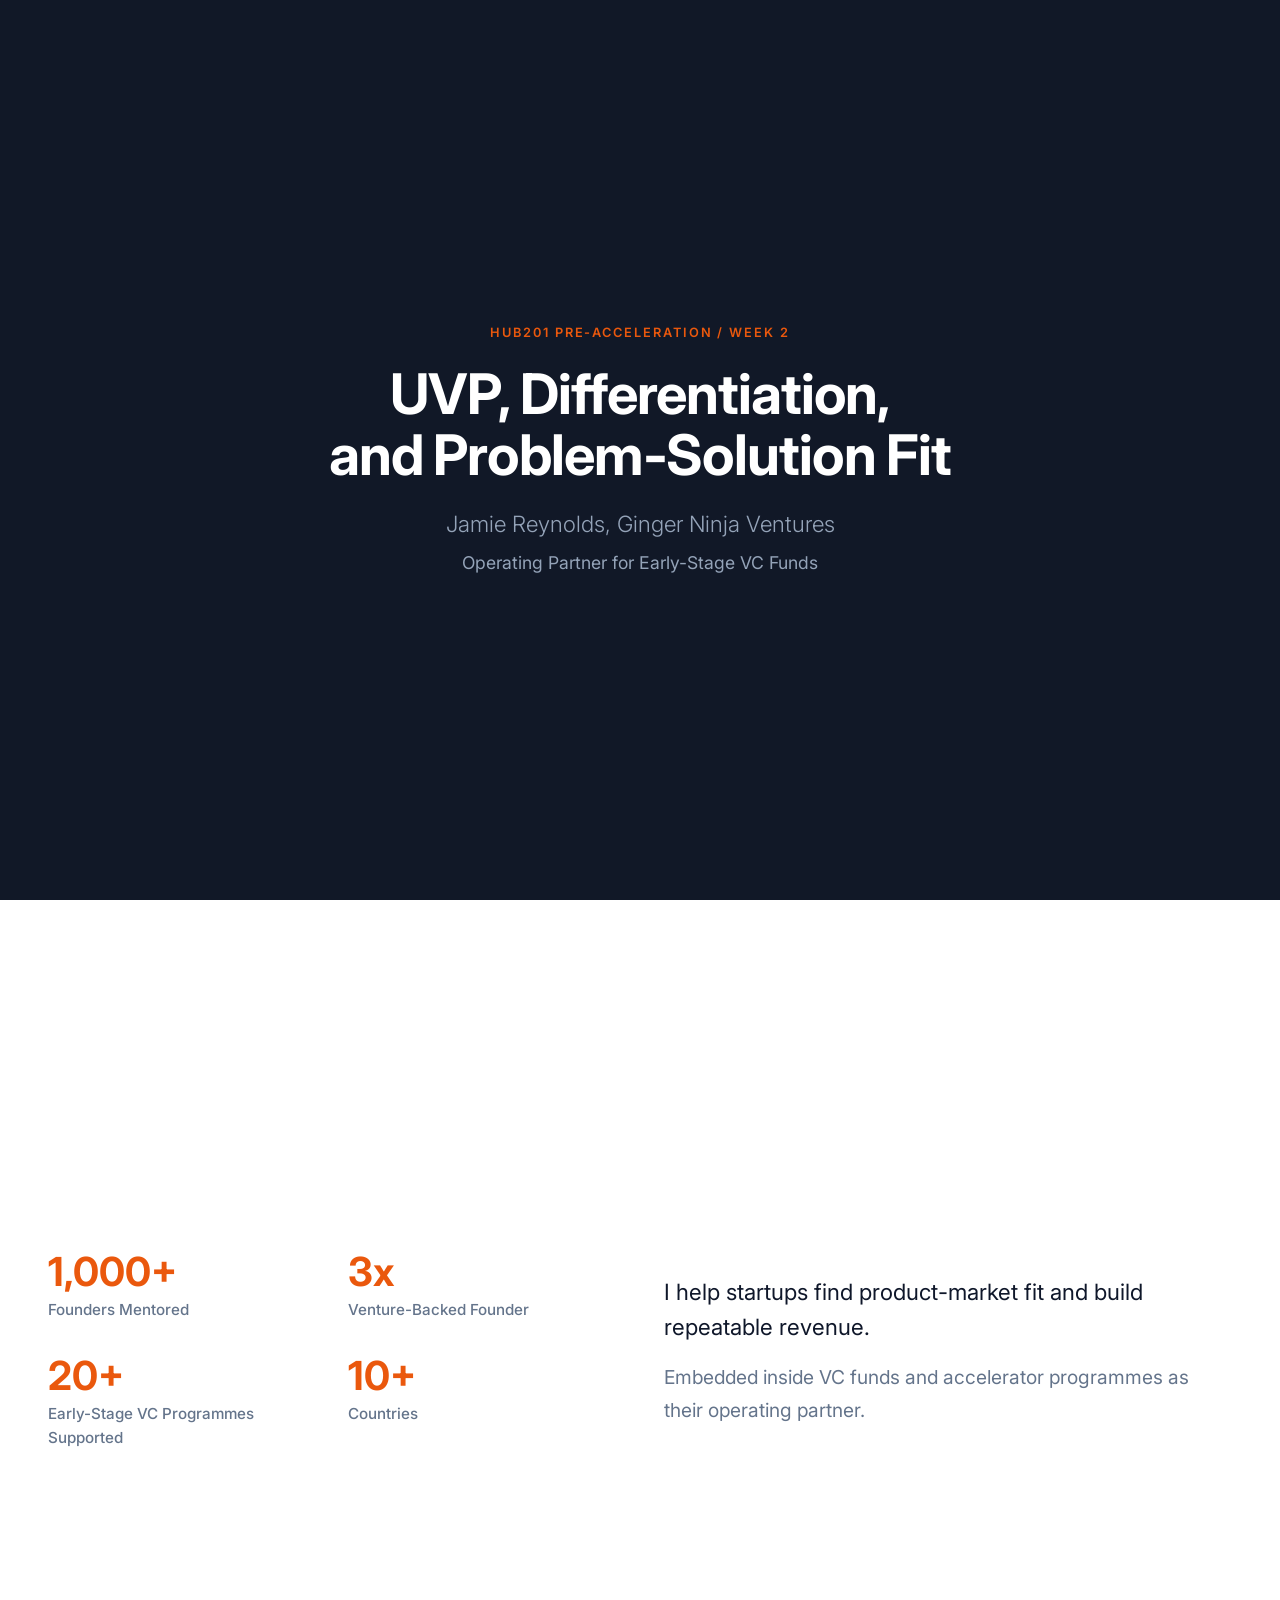
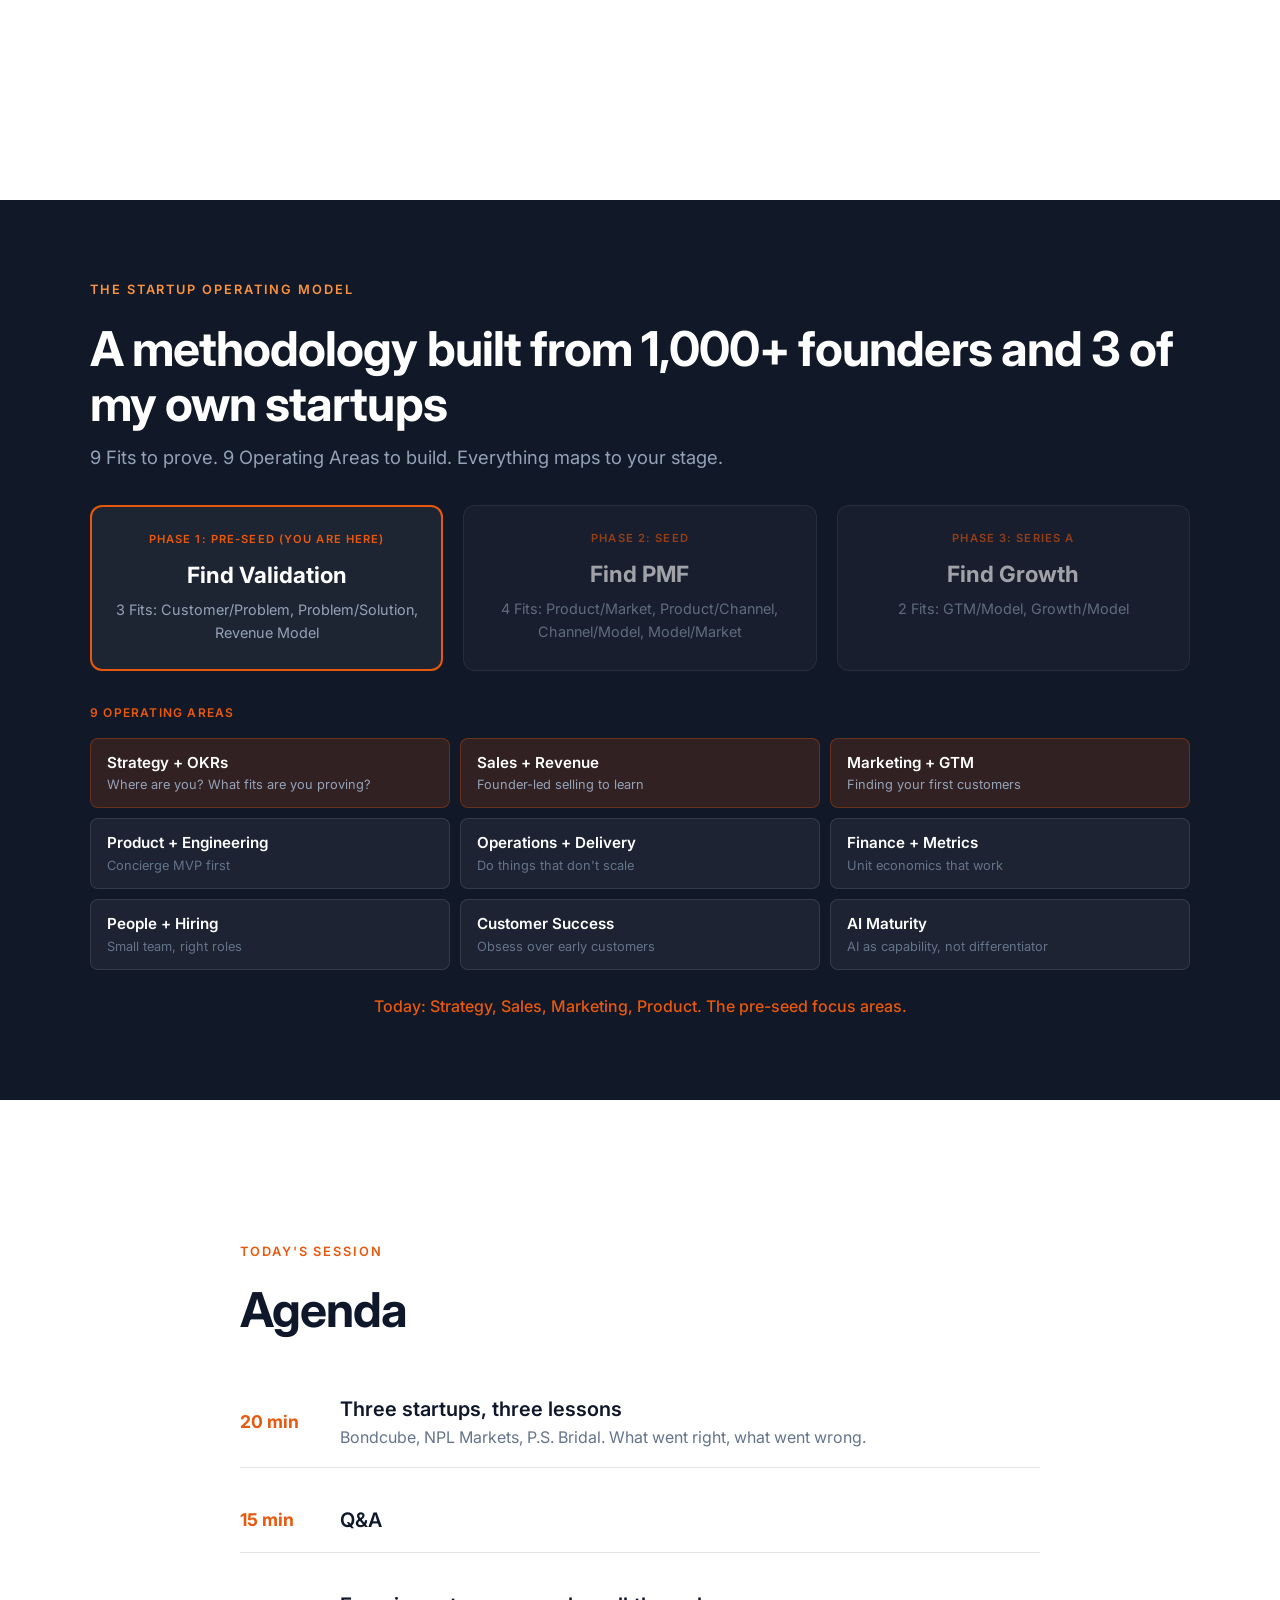
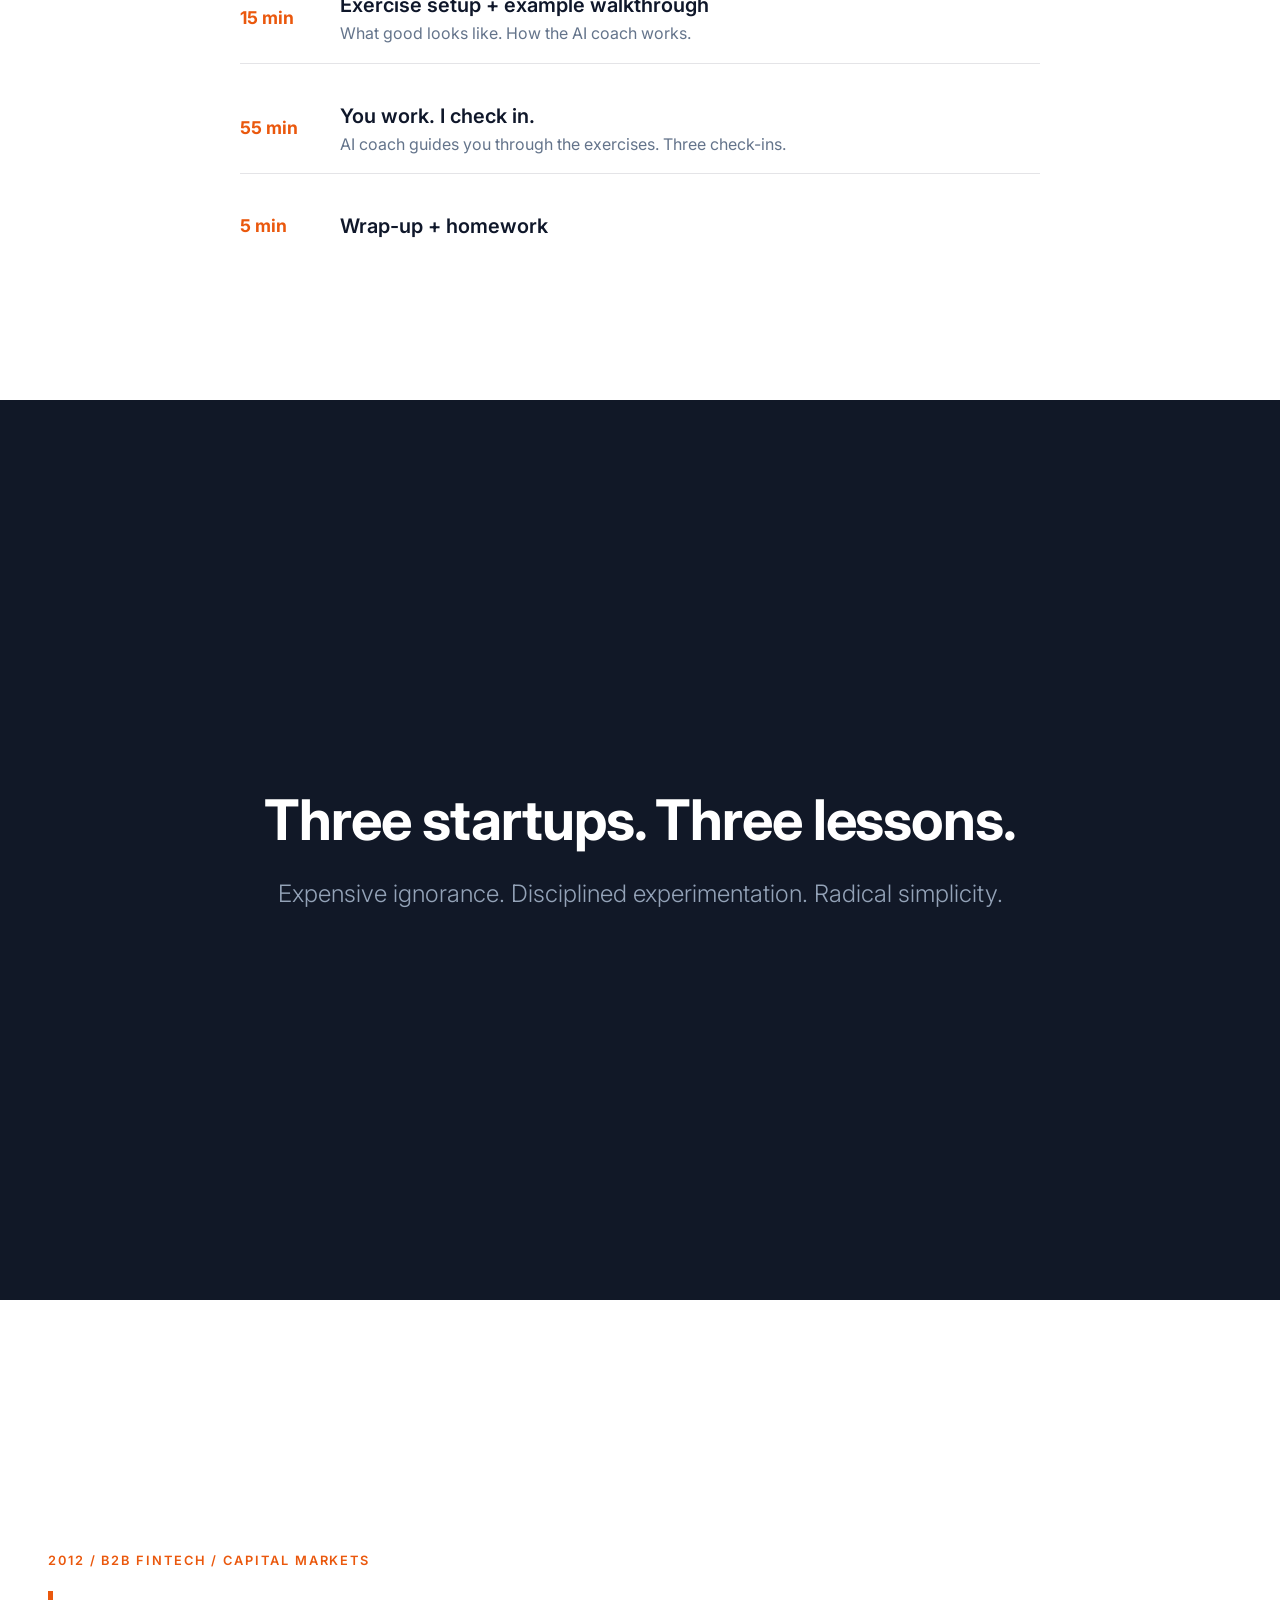
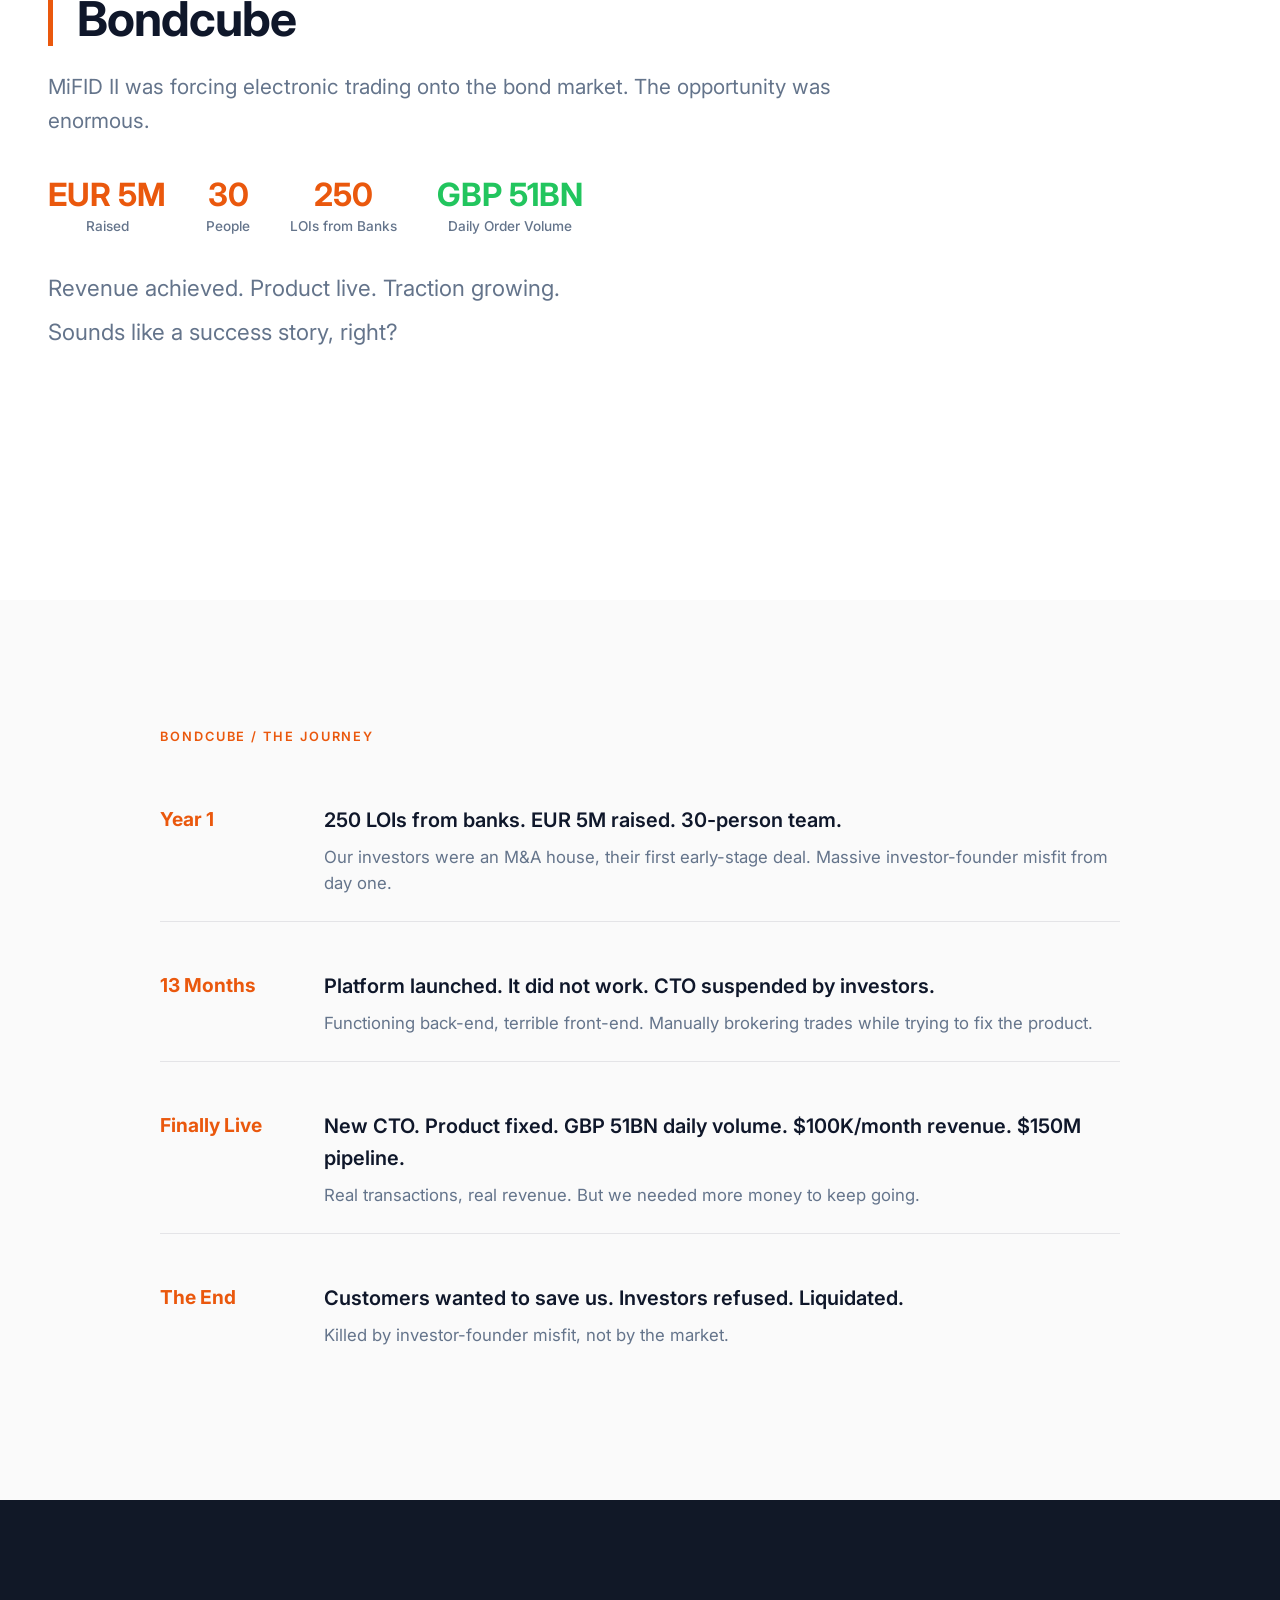
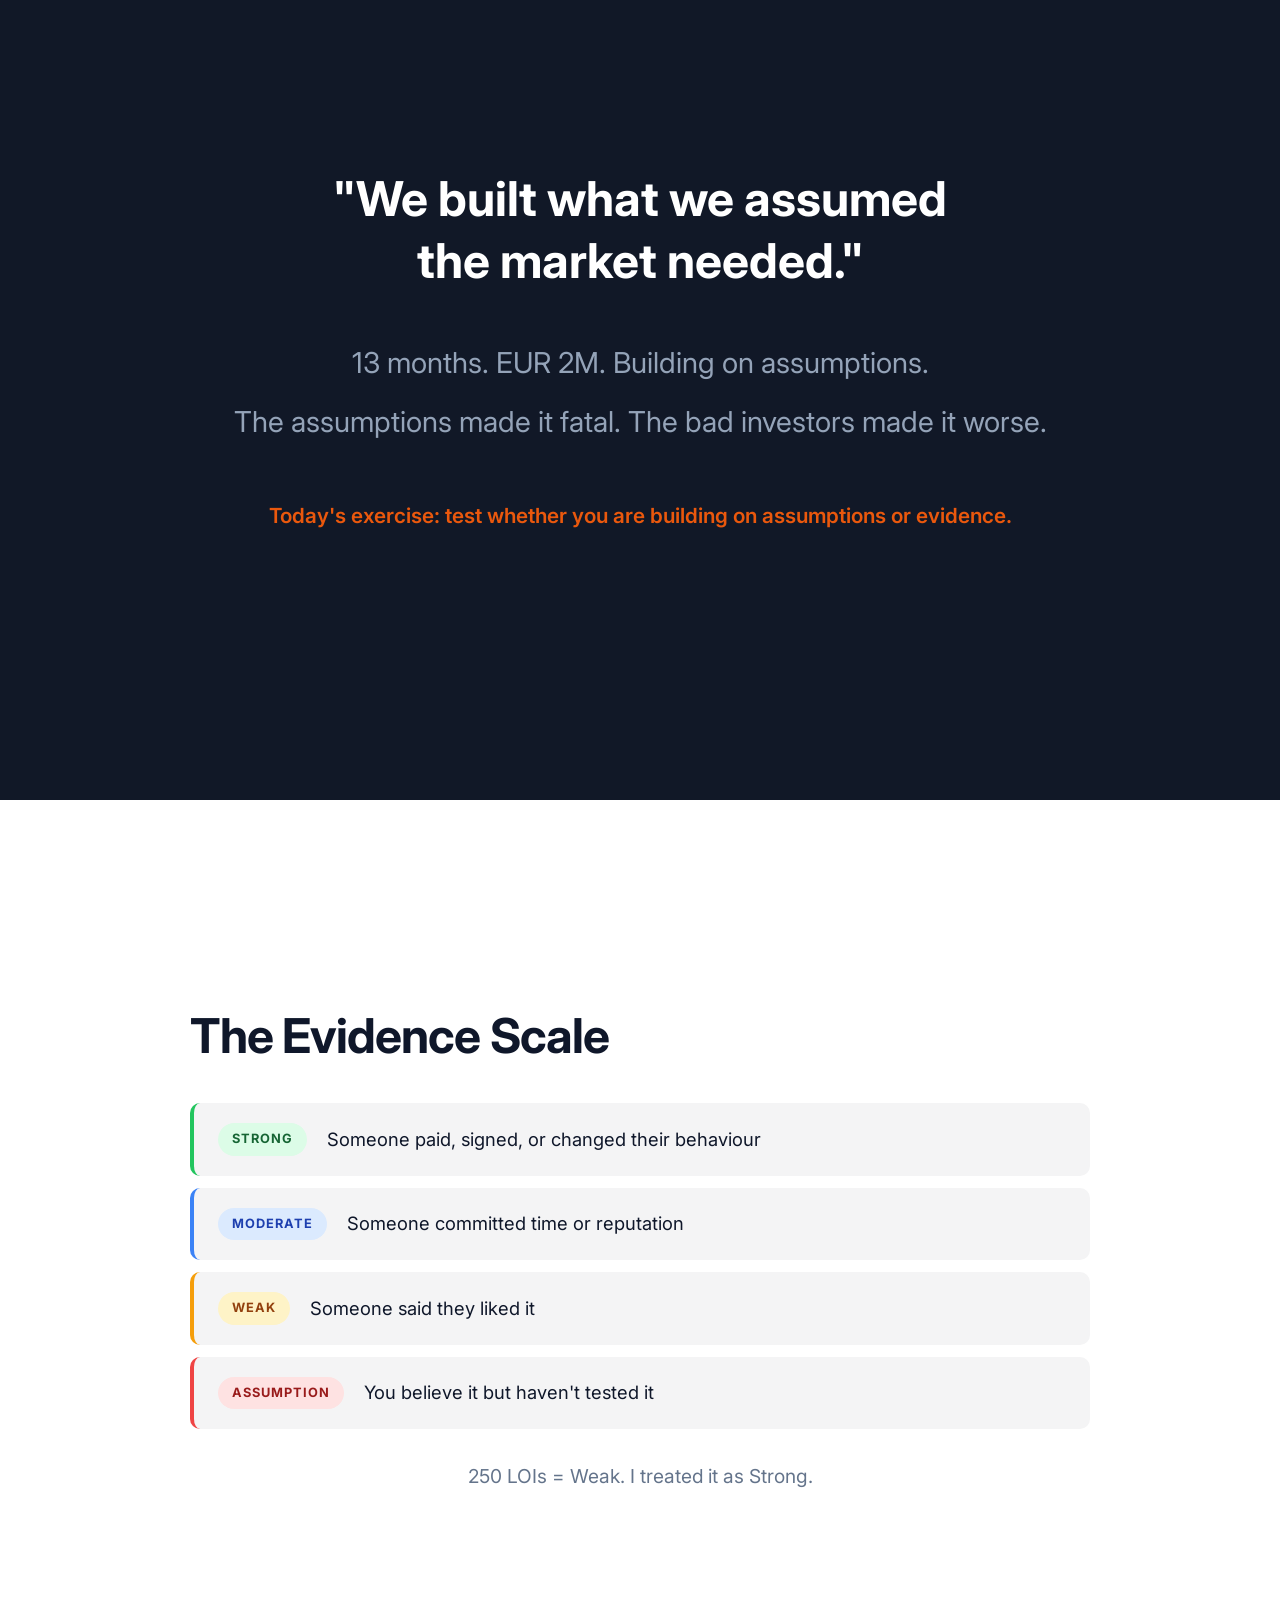
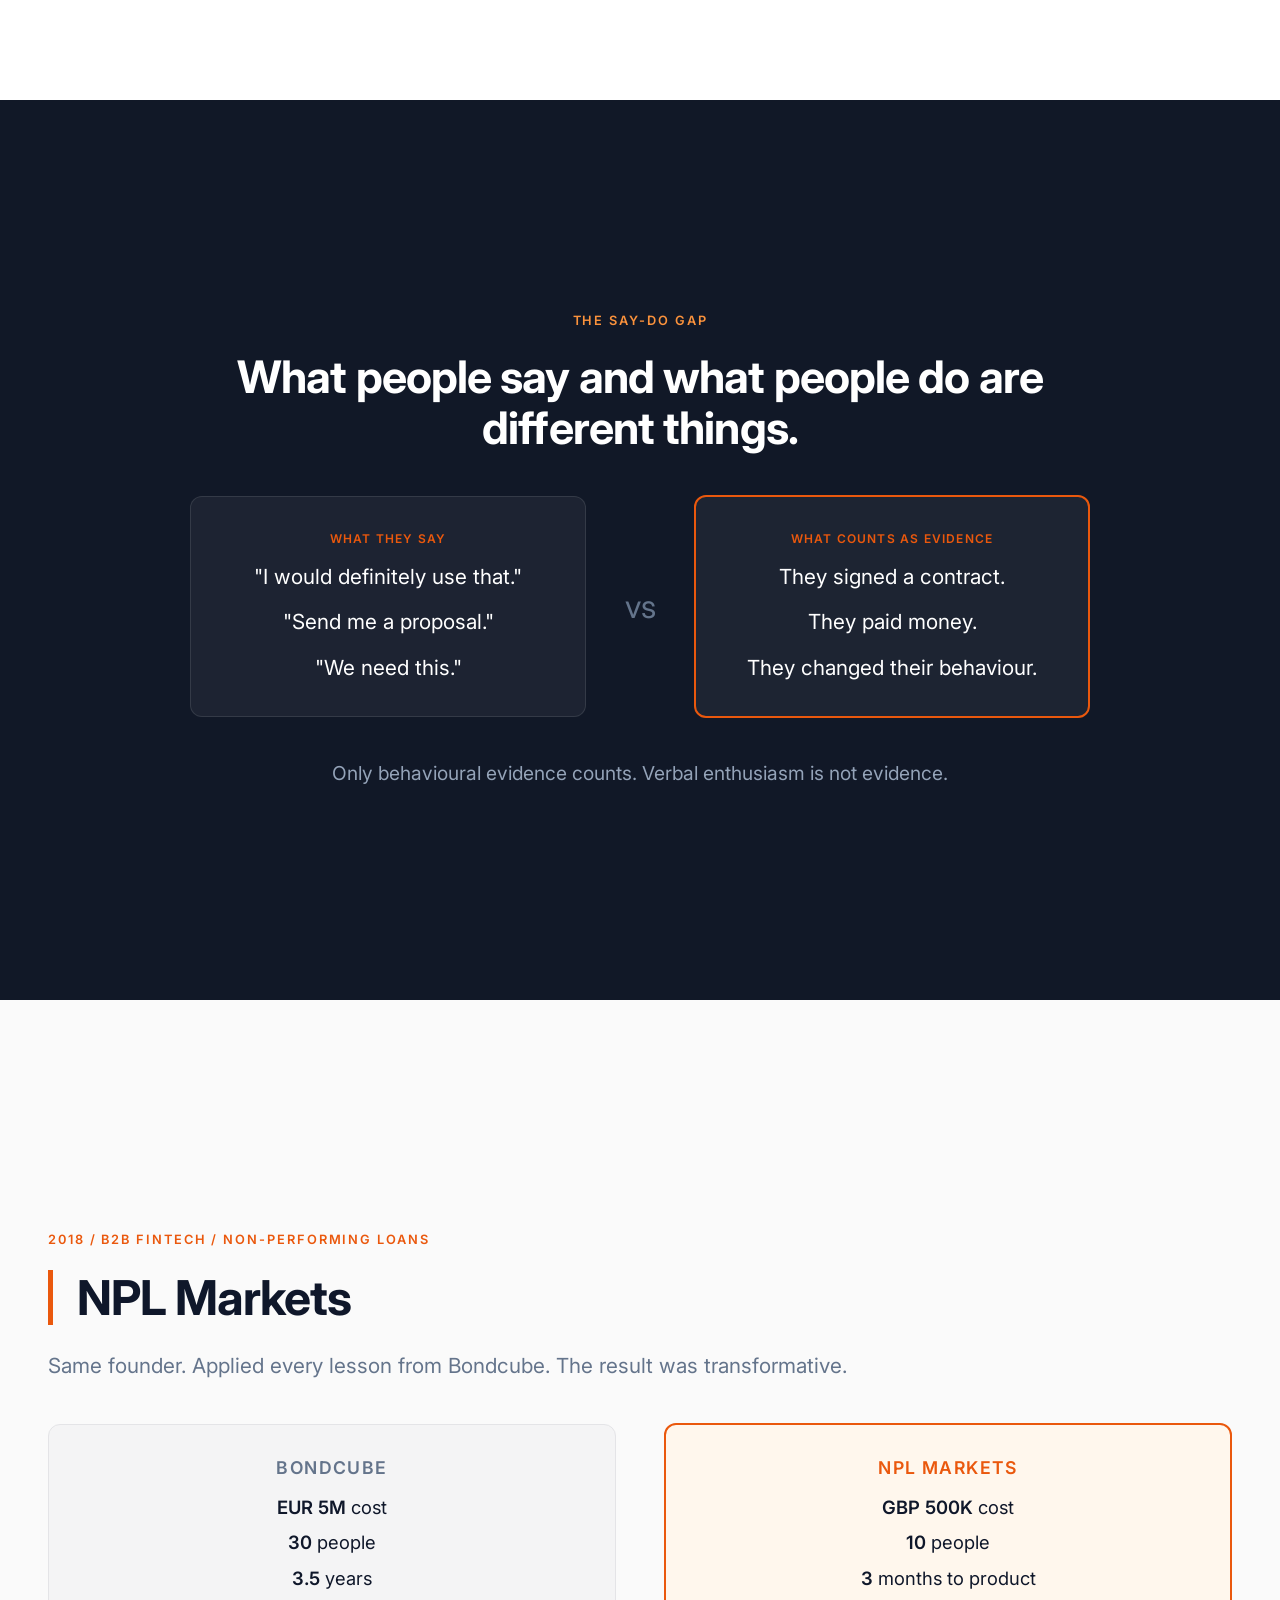
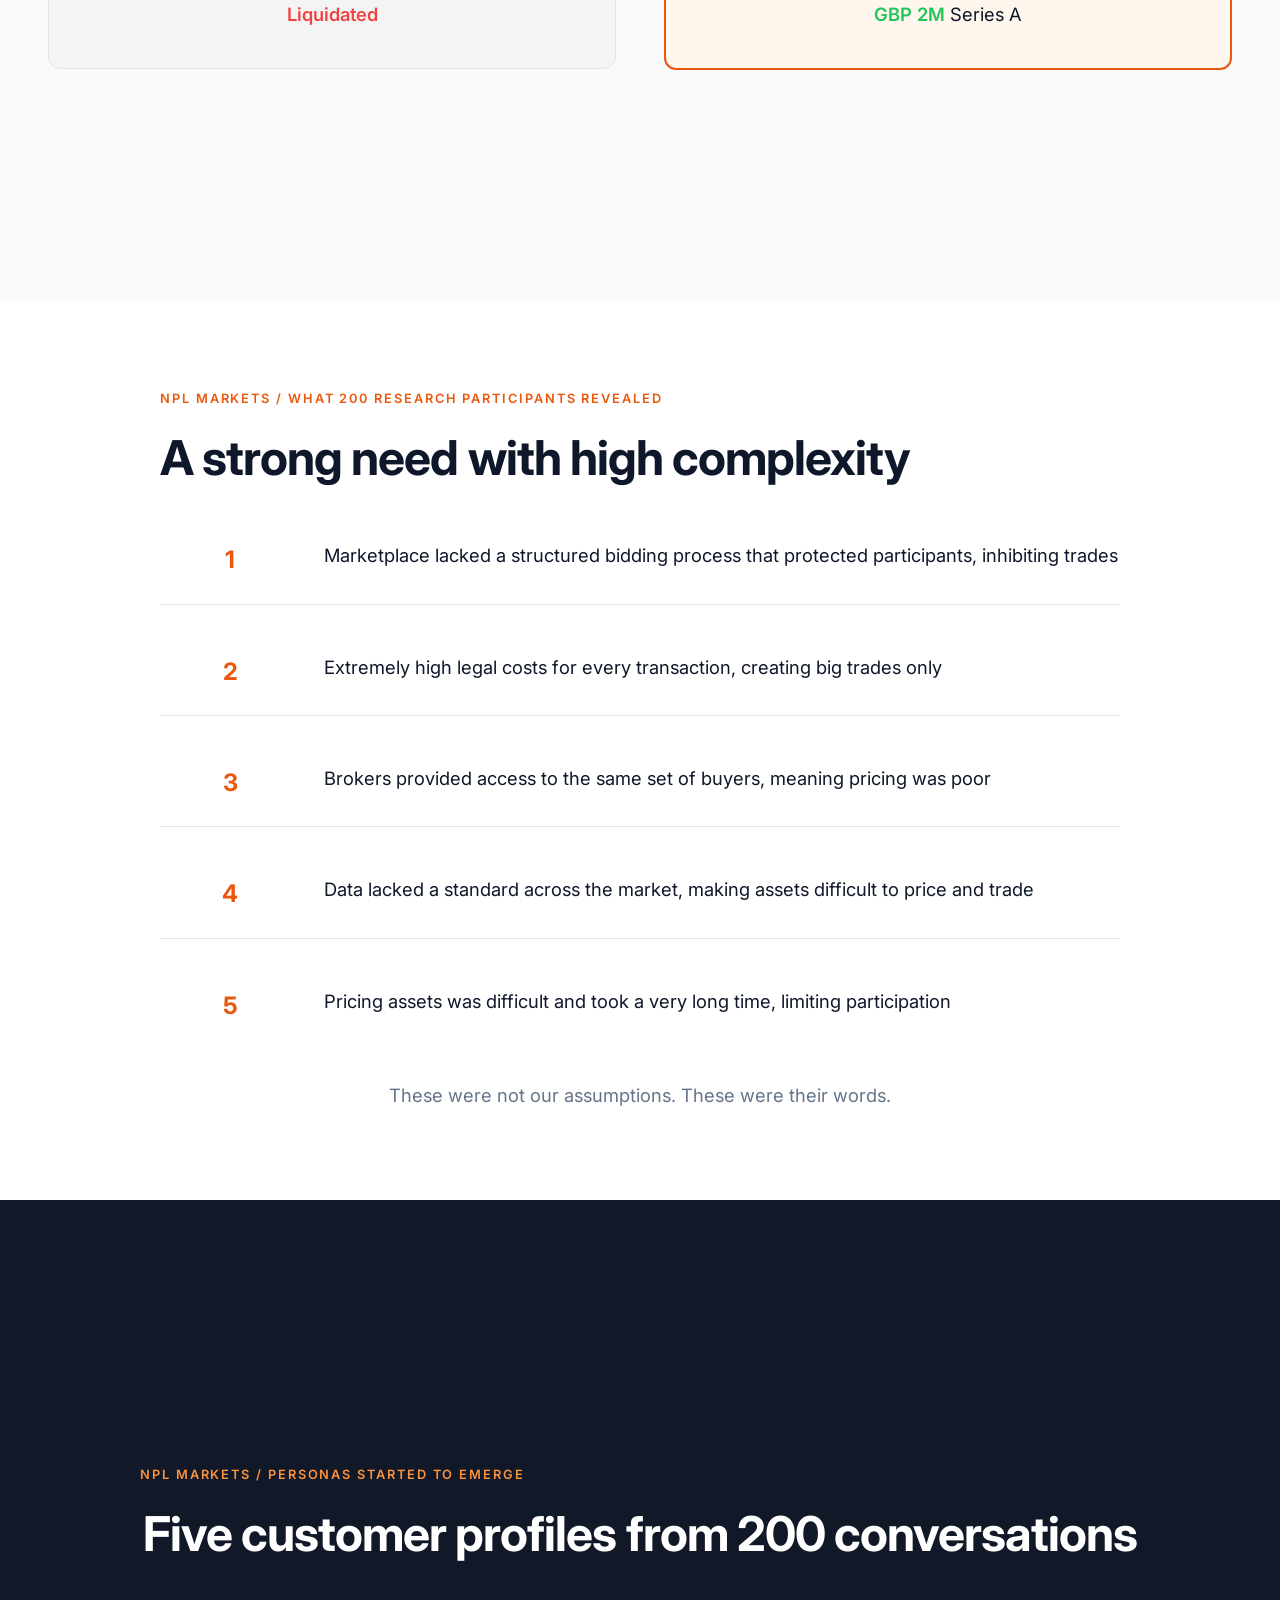
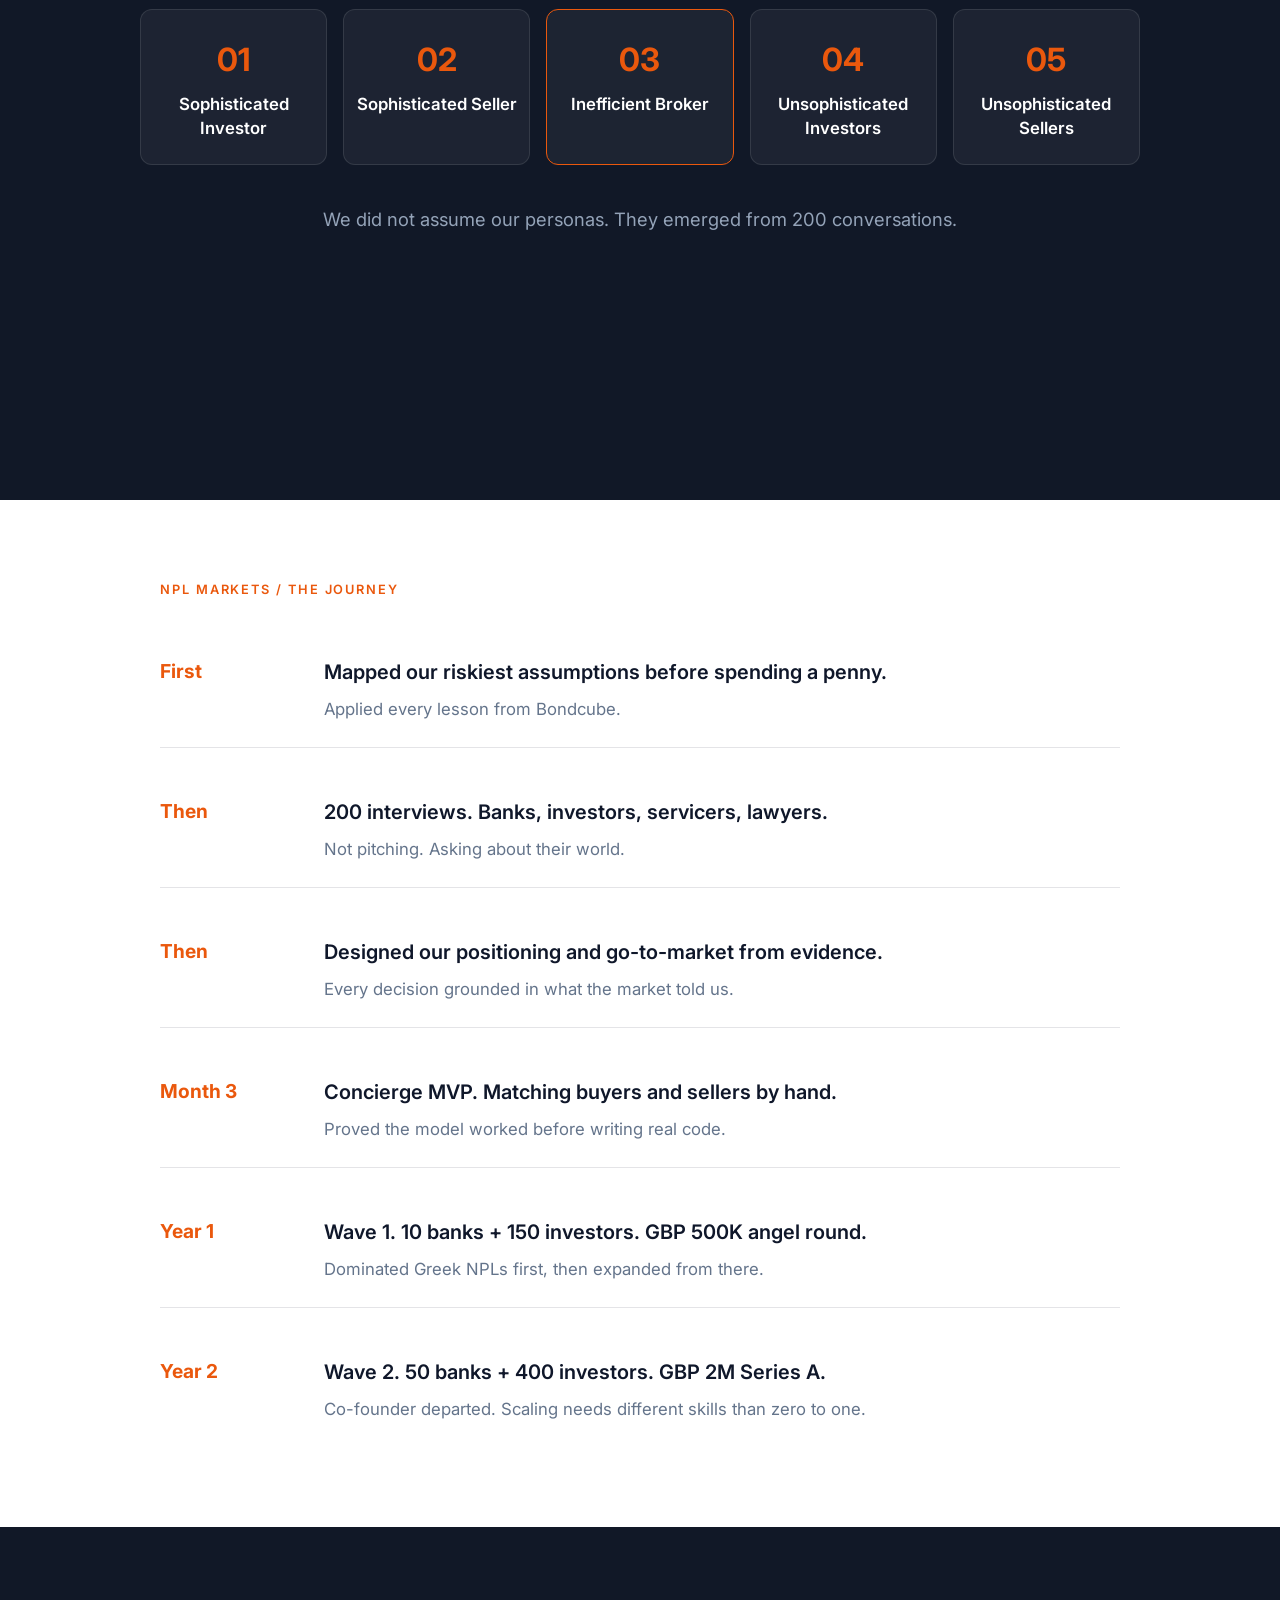
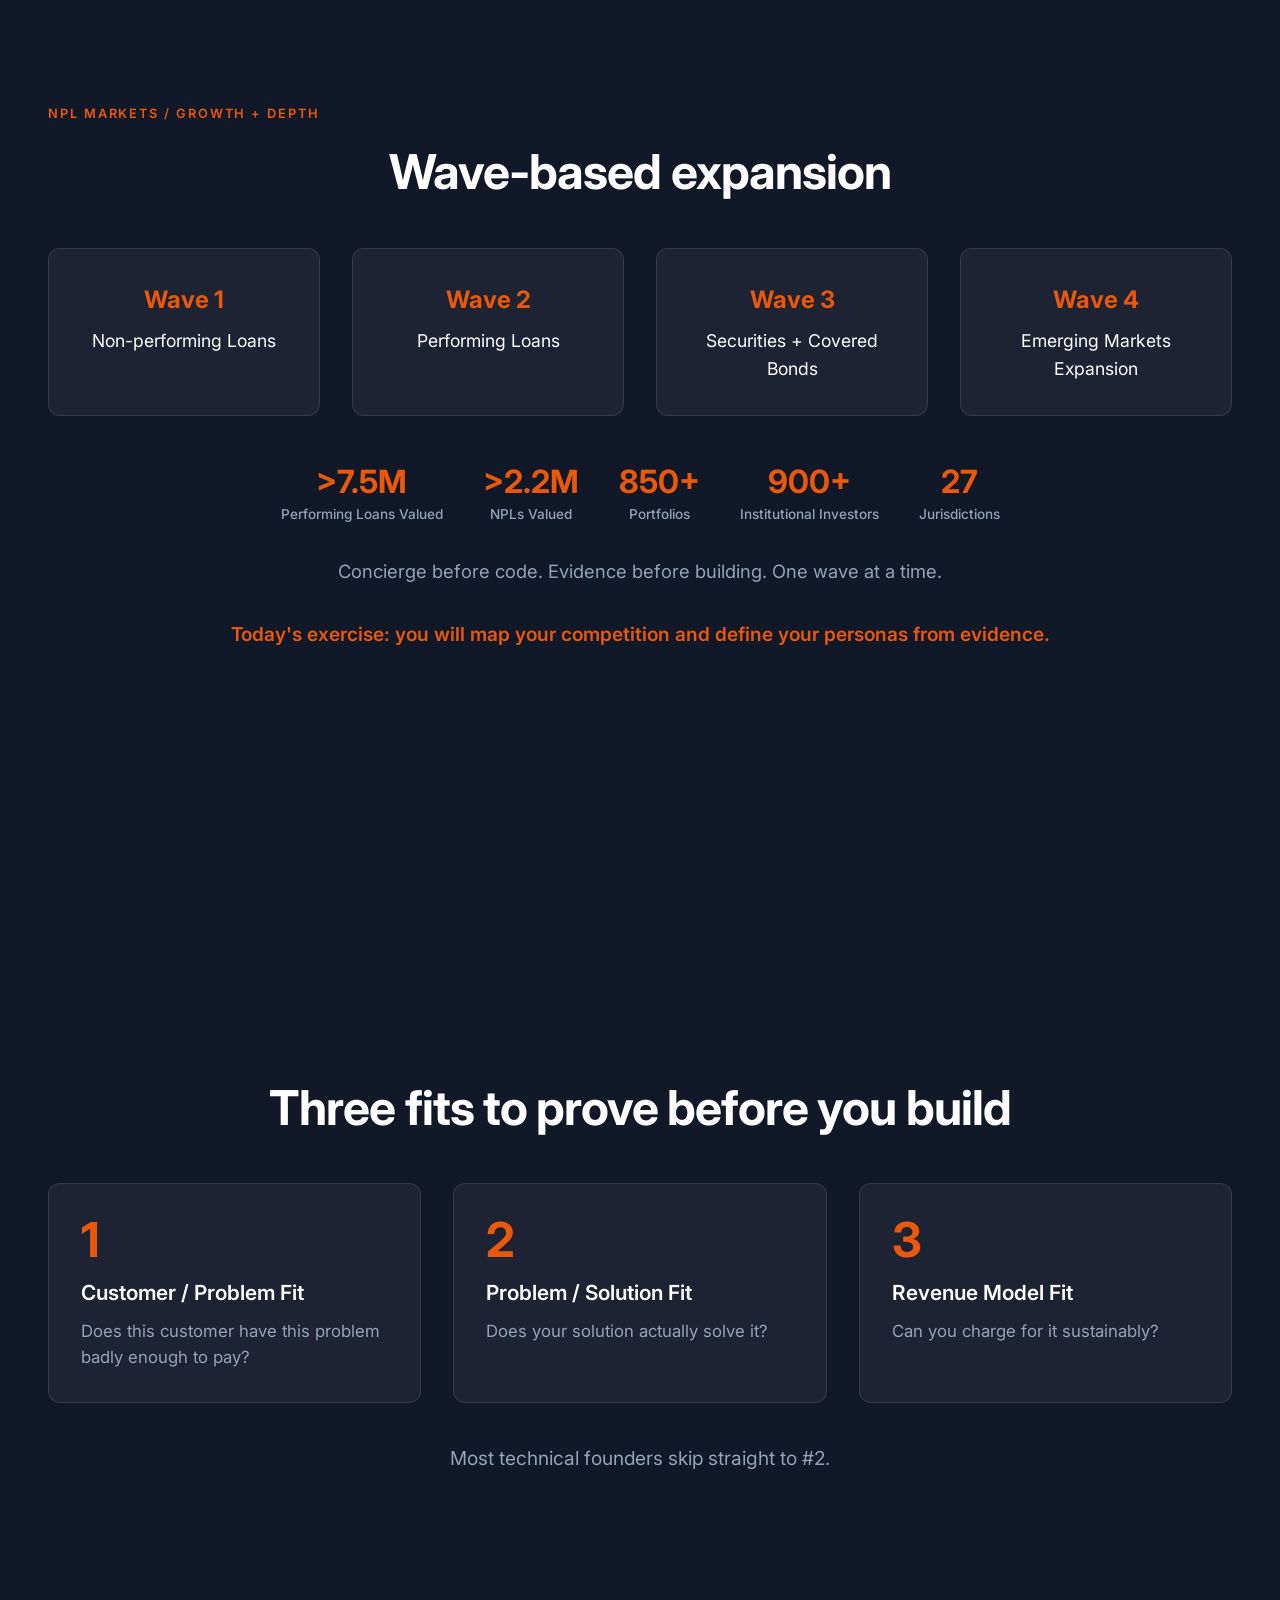
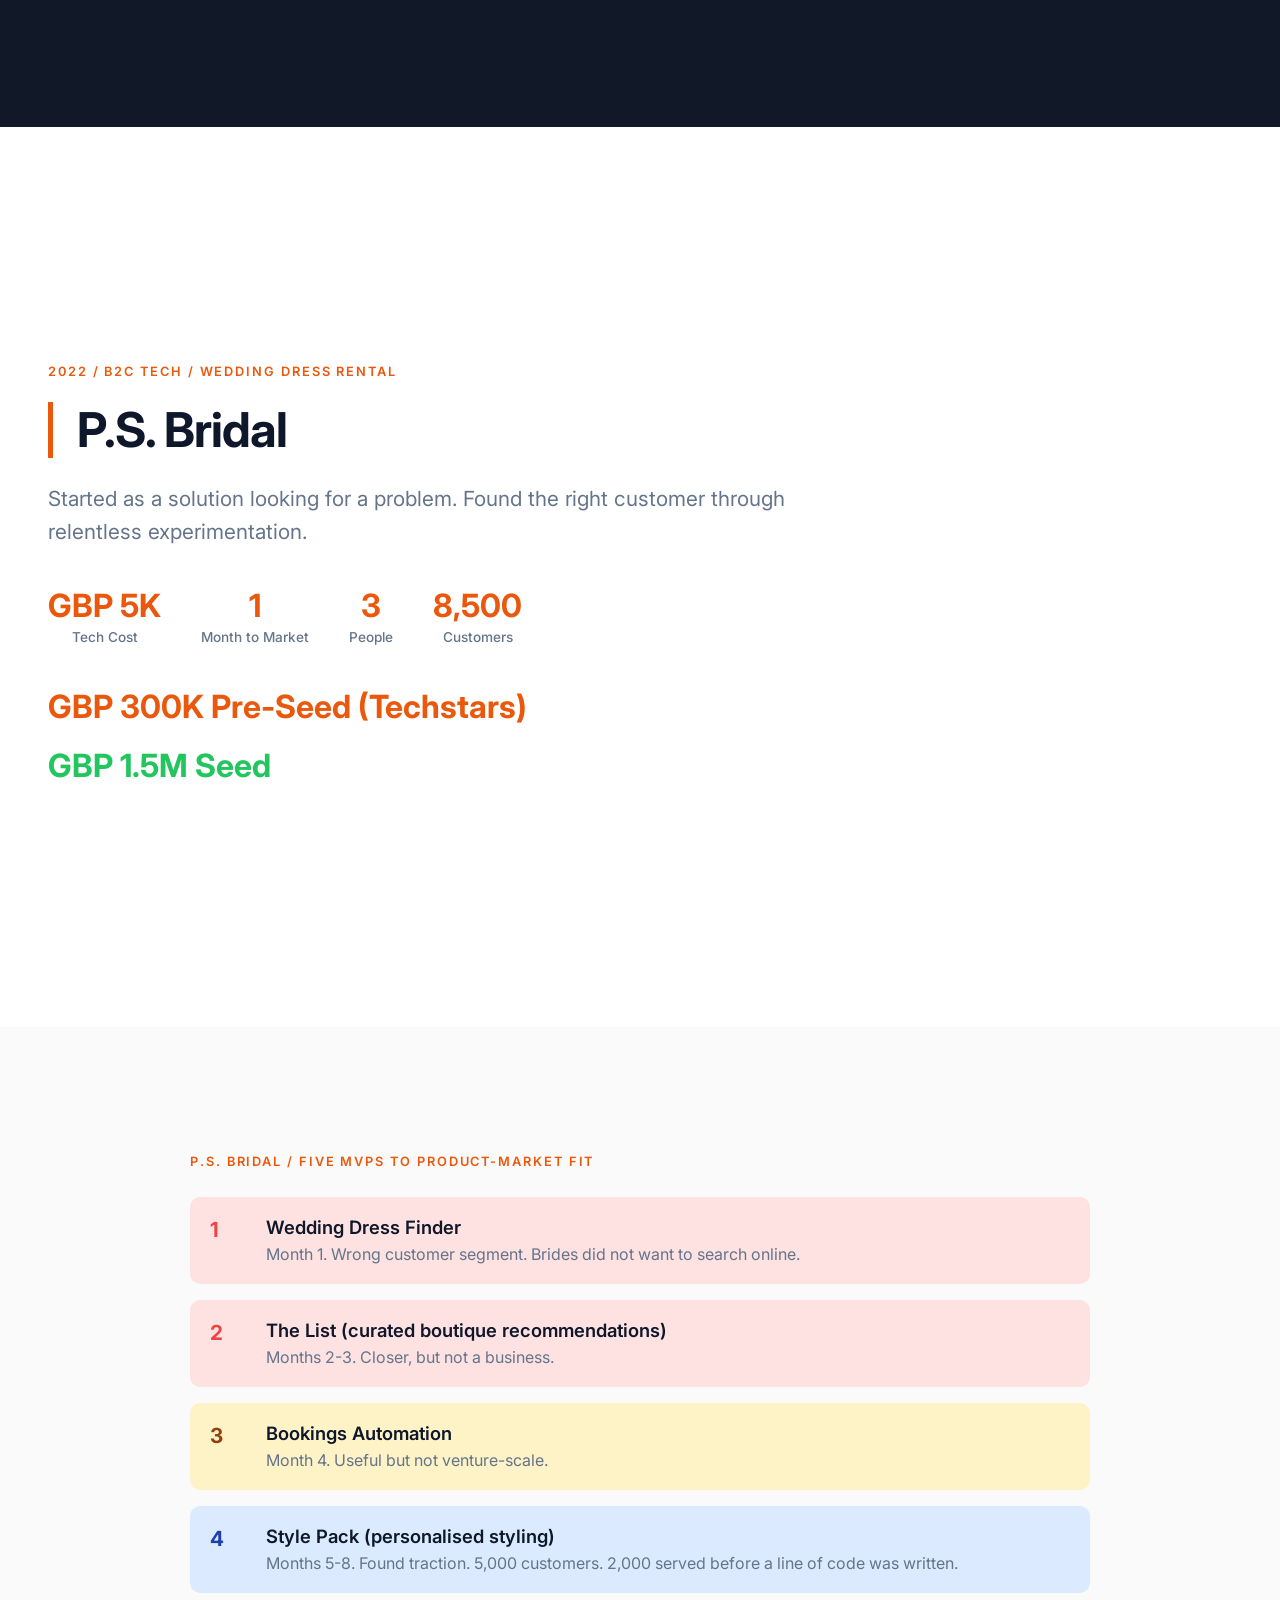
==== workshop/presentation.html @ 8b70f5e8 "fix: add 10K annual customers milestone to P.S. Bridal MVPs slide Co-Authored-By: Claude Opus 4.6 (1" ====
<!DOCTYPE html>
<html lang="en">
<head>
<meta charset="UTF-8">
<meta name="viewport" content="width=device-width, initial-scale=1.0">
<title>UVP, Differentiation, and Problem-Solution Fit / HUB201</title>
<link href="https://fonts.googleapis.com/css2?family=Inter:wght@300;400;500;600;700&display=swap" rel="stylesheet">
<style>
  *, *::before, *::after { margin: 0; padding: 0; box-sizing: border-box; }
  html { scroll-behavior: smooth; }
  body {
    font-family: 'Inter', -apple-system, sans-serif;
    -webkit-font-smoothing: antialiased;
    -moz-osx-font-smoothing: grayscale;
    color: #0F172A;
    line-height: 1.6;
  }

  /* Slide base */
  .slide {
    min-height: 100vh;
    display: flex;
    align-items: center;
    justify-content: center;
    padding: 80px 48px;
    position: relative;
  }
  .slide-inner {
    max-width: 1200px;
    width: 100%;
    margin: 0 auto;
  }

  /* Backgrounds */
  .bg-dark { background: #111827; color: #FFFFFF; }
  .bg-light { background: #FFFFFF; color: #0F172A; }
  .bg-light-accent { background: #FFF7ED; color: #0F172A; }

  /* Typography */
  .eyebrow {
    font-size: 0.8rem;
    font-weight: 600;
    text-transform: uppercase;
    letter-spacing: 0.15em;
    color: #EA580D;
    margin-bottom: 20px;
  }
  .bg-dark .eyebrow { color: #EA580D; }

  h1 { font-size: 3.5rem; font-weight: 700; letter-spacing: -0.02em; line-height: 1.1; margin-bottom: 24px; }
  h2 { font-size: 3rem; font-weight: 700; letter-spacing: -0.02em; line-height: 1.15; margin-bottom: 24px; }
  h3 { font-size: 2rem; font-weight: 600; letter-spacing: -0.02em; line-height: 1.2; margin-bottom: 16px; }

  .subtitle { font-size: 1.5rem; font-weight: 300; line-height: 1.5; }
  .bg-dark .subtitle { color: #94A3B8; }
  .bg-light .subtitle, .bg-light-accent .subtitle { color: #64748B; }

  .muted { color: #64748B; }
  .bg-dark .muted { color: #94A3B8; }

  .body-lg { font-size: 1.35rem; line-height: 1.7; }
  .primary { color: #EA580D; }

  /* Stat blocks */
  .stat-number {
    font-size: 2.5rem;
    font-weight: 700;
    color: #EA580D;
    line-height: 1.1;
  }
  .stat-label {
    font-size: 0.95rem;
    font-weight: 500;
    color: #64748B;
    margin-top: 4px;
  }
  .bg-dark .stat-label { color: #94A3B8; }

  /* Grids */
  .grid-2 { display: grid; grid-template-columns: 1fr 1fr; gap: 48px; align-items: center; }
  .grid-2x2 { display: grid; grid-template-columns: 1fr 1fr; gap: 32px; }
  .grid-3 { display: grid; grid-template-columns: 1fr 1fr 1fr; gap: 32px; }
  .grid-4 { display: grid; grid-template-columns: repeat(4, 1fr); gap: 32px; }

  /* Cards */
  .card {
    background: rgba(255,255,255,0.05);
    border: 1px solid rgba(255,255,255,0.1);
    border-radius: 12px;
    padding: 32px;
  }
  .bg-light .card, .bg-light-accent .card {
    background: #FFFFFF;
    border: 1px solid #E4E4E7;
    box-shadow: 0 1px 3px rgba(0,0,0,0.06);
  }
  .card-dark {
    background: rgba(255,255,255,0.05);
    border: 1px solid rgba(255,255,255,0.1);
    border-radius: 12px;
    padding: 32px;
  }
  .card-highlight {
    border: 2px solid #EA580D;
    background: rgba(234,88,13,0.05);
  }

  /* Evidence scale rows */
  .evidence-row {
    display: flex;
    align-items: center;
    gap: 20px;
    padding: 20px 24px;
    border-radius: 10px;
    margin-bottom: 12px;
    background: #F4F4F5;
  }
  .evidence-badge {
    font-size: 0.8rem;
    font-weight: 700;
    text-transform: uppercase;
    letter-spacing: 0.08em;
    padding: 6px 14px;
    border-radius: 999px;
    white-space: nowrap;
  }
  .badge-green { background: #DCFCE7; color: #166534; }
  .badge-blue { background: #DBEAFE; color: #1E40AF; }
  .badge-amber { background: #FEF3C7; color: #92400E; }
  .badge-red { background: #FEE2E2; color: #991B1B; }
  .evidence-border-green { border-left: 4px solid #22C55E; }
  .evidence-border-blue { border-left: 4px solid #3B82F6; }
  .evidence-border-amber { border-left: 4px solid #F59E0B; }
  .evidence-border-red { border-left: 4px solid #EF4444; }

  /* Big number emphasis */
  .big-number {
    font-size: 4rem;
    font-weight: 700;
    line-height: 1;
  }

  /* Comparison columns */
  .compare-col {
    padding: 32px;
    border-radius: 12px;
    text-align: center;
  }
  .compare-muted {
    background: #F4F4F5;
    border: 1px solid #E4E4E7;
  }
  .compare-highlight {
    background: #FFF7ED;
    border: 2px solid #EA580D;
  }

  /* Arc columns */
  .arc-col {
    padding: 32px;
    border-radius: 12px;
    text-align: center;
    border: 1px solid rgba(255,255,255,0.1);
  }
  .arc-red { border-top: 4px solid #EF4444; }
  .arc-amber { border-top: 4px solid #F59E0B; }
  .arc-green { border-top: 4px solid #22C55E; }

  /* Exercise list */
  .exercise-grid {
    display: grid;
    grid-template-columns: 1fr 1fr;
    gap: 12px;
    margin: 32px 0;
  }
  .exercise-item {
    display: flex;
    align-items: center;
    gap: 12px;
    padding: 14px 20px;
    background: #FFFFFF;
    border: 1px solid #E4E4E7;
    border-radius: 10px;
    font-size: 1.1rem;
    font-weight: 500;
  }
  .exercise-num {
    font-size: 0.85rem;
    font-weight: 700;
    color: #EA580D;
    background: #FFF7ED;
    width: 32px;
    height: 32px;
    border-radius: 50%;
    display: flex;
    align-items: center;
    justify-content: center;
    flex-shrink: 0;
  }

  /* Option cards for final slide */
  .option-card {
    background: rgba(255,255,255,0.06);
    border: 1px solid rgba(255,255,255,0.12);
    border-radius: 12px;
    padding: 28px 32px;
    text-align: center;
  }
  .option-card h3 { font-size: 1.3rem; margin-bottom: 10px; }
  .option-card p { font-size: 1.05rem; color: #94A3B8; }

  /* Stat row for venture slides */
  .stat-row {
    display: flex;
    gap: 40px;
    flex-wrap: wrap;
    margin: 32px 0;
  }
  .stat-block { text-align: center; }
  .stat-block .stat-number { font-size: 2rem; }
  .stat-block .stat-label { font-size: 0.85rem; }

  /* Fit cards */
  .fit-card {
    background: rgba(255,255,255,0.05);
    border: 1px solid rgba(255,255,255,0.1);
    border-radius: 12px;
    padding: 32px;
    position: relative;
  }
  .fit-num {
    font-size: 3rem;
    font-weight: 700;
    color: #EA580D;
    line-height: 1;
    margin-bottom: 12px;
  }
  .fit-title {
    font-size: 1.3rem;
    font-weight: 600;
    margin-bottom: 10px;
  }
  .fit-desc {
    font-size: 1.05rem;
    color: #94A3B8;
    line-height: 1.5;
  }

  /* Repo link */
  .repo-link {
    font-size: 1.8rem;
    font-weight: 600;
    color: #EA580D;
    margin: 24px 0;
    word-break: break-all;
  }

  /* Quote style */
  .big-quote {
    font-size: 2.8rem;
    font-weight: 600;
    line-height: 1.25;
    letter-spacing: -0.02em;
  }

  /* Compare stat list */
  .compare-stat {
    font-size: 1.15rem;
    margin: 8px 0;
    line-height: 1.5;
  }
  .compare-stat strong { font-weight: 600; }

  /* Revenue zero emphasis */
  .zero-revenue {
    font-size: 3.5rem;
    font-weight: 700;
    color: #EF4444;
    margin: 24px 0 8px;
  }
  .liquidated {
    font-size: 1.3rem;
    font-weight: 600;
    color: #EF4444;
    text-transform: uppercase;
    letter-spacing: 0.1em;
  }

  /* Responsive */
  @media (max-width: 900px) {
    .slide { padding: 60px 24px; }
    h1 { font-size: 2.5rem; }
    h2 { font-size: 2.2rem; }
    .big-quote { font-size: 2rem; }
    .grid-2, .grid-3, .grid-4, .grid-2x2, .exercise-grid { grid-template-columns: 1fr; }
    .stat-row { gap: 24px; }
    .big-number { font-size: 3rem; }
    .zero-revenue { font-size: 2.5rem; }
  }
</style>
</head>
<body>

<!-- SLIDE 1: Title -->
<section class="slide bg-dark">
  <div class="slide-inner" style="text-align: center;">
    <div class="eyebrow">HUB201 Pre-Acceleration / Week 2</div>
    <h1 style="font-size: 3.5rem; margin-bottom: 20px;">UVP, Differentiation,<br>and Problem-Solution Fit</h1>
    <p class="subtitle" style="font-size: 1.4rem; margin-bottom: 8px;">Jamie Reynolds, Ginger Ninja Ventures</p>
    <p style="font-size: 1.1rem; color: #94A3B8;">Operating Partner for Early-Stage VC Funds</p>
  </div>
</section>

<!-- SLIDE 2: Who I Am -->
<section class="slide bg-light">
  <div class="slide-inner">
    <div class="grid-2">
      <div>
        <div class="grid-2x2">
          <div>
            <div class="stat-number">1,000+</div>
            <div class="stat-label">Founders Mentored</div>
          </div>
          <div>
            <div class="stat-number">3x</div>
            <div class="stat-label">Venture-Backed Founder</div>
          </div>
          <div>
            <div class="stat-number">20+</div>
            <div class="stat-label">Early-Stage VC Programmes Supported</div>
          </div>
          <div>
            <div class="stat-number">10+</div>
            <div class="stat-label">Countries</div>
          </div>
        </div>
      </div>
      <div>
        <p class="body-lg" style="font-size: 1.4rem; line-height: 1.6;">I help startups find product-market fit and build repeatable revenue.</p>
        <p class="body-lg muted" style="margin-top: 16px; font-size: 1.2rem;">Embedded inside VC funds and accelerator programmes as their operating partner.</p>
      </div>
    </div>
  </div>
</section>

<!-- SLIDE 3: Startup Operating Model Overview -->
<section class="slide bg-dark">
  <div class="slide-inner" style="max-width: 1100px;">
    <div class="eyebrow" style="color: #FB923C;">The Startup Operating Model</div>
    <h2 style="margin-bottom: 12px;">A methodology built from 1,000+ founders and 3 of my own startups</h2>
    <p style="color: #94A3B8; font-size: 1.15rem; margin-bottom: 32px;">9 Fits to prove. 9 Operating Areas to build. Everything maps to your stage.</p>

    <!-- Three phases -->
    <div style="display: grid; grid-template-columns: 1fr 1fr 1fr; gap: 20px; margin-bottom: 32px;">
      <div class="card-dark" style="text-align: center; padding: 24px 16px; border: 2px solid #EA580D;">
        <p style="font-size: 0.7rem; font-weight: 600; text-transform: uppercase; letter-spacing: 0.1em; color: #EA580D; margin-bottom: 8px;">Phase 1: Pre-Seed (You are here)</p>
        <p style="font-size: 1.4rem; font-weight: 700; color: #FFFFFF; margin-bottom: 6px;">Find Validation</p>
        <p style="color: #94A3B8; font-size: 0.9rem;">3 Fits: Customer/Problem, Problem/Solution, Revenue Model</p>
      </div>
      <div class="card-dark" style="text-align: center; padding: 24px 16px; opacity: 0.6;">
        <p style="font-size: 0.7rem; font-weight: 600; text-transform: uppercase; letter-spacing: 0.1em; color: #EA580D; margin-bottom: 8px;">Phase 2: Seed</p>
        <p style="font-size: 1.4rem; font-weight: 700; color: #FFFFFF; margin-bottom: 6px;">Find PMF</p>
        <p style="color: #94A3B8; font-size: 0.9rem;">4 Fits: Product/Market, Product/Channel, Channel/Model, Model/Market</p>
      </div>
      <div class="card-dark" style="text-align: center; padding: 24px 16px; opacity: 0.6;">
        <p style="font-size: 0.7rem; font-weight: 600; text-transform: uppercase; letter-spacing: 0.1em; color: #EA580D; margin-bottom: 8px;">Phase 3: Series A</p>
        <p style="font-size: 1.4rem; font-weight: 700; color: #FFFFFF; margin-bottom: 6px;">Find Growth</p>
        <p style="color: #94A3B8; font-size: 0.9rem;">2 Fits: GTM/Model, Growth/Model</p>
      </div>
    </div>

    <!-- Operating Areas -->
    <p style="font-size: 0.75rem; font-weight: 600; text-transform: uppercase; letter-spacing: 0.1em; color: #EA580D; margin-bottom: 16px;">9 Operating Areas</p>
    <div style="display: grid; grid-template-columns: repeat(3, 1fr); gap: 10px; margin-bottom: 24px;">
      <div style="background: rgba(234,88,13,0.15); border: 1px solid rgba(234,88,13,0.3); border-radius: 8px; padding: 12px 16px;">
        <p style="font-size: 0.95rem; font-weight: 600; color: #FFFFFF;">Strategy + OKRs</p>
        <p style="font-size: 0.8rem; color: #94A3B8;">Where are you? What fits are you proving?</p>
      </div>
      <div style="background: rgba(234,88,13,0.15); border: 1px solid rgba(234,88,13,0.3); border-radius: 8px; padding: 12px 16px;">
        <p style="font-size: 0.95rem; font-weight: 600; color: #FFFFFF;">Sales + Revenue</p>
        <p style="font-size: 0.8rem; color: #94A3B8;">Founder-led selling to learn</p>
      </div>
      <div style="background: rgba(234,88,13,0.15); border: 1px solid rgba(234,88,13,0.3); border-radius: 8px; padding: 12px 16px;">
        <p style="font-size: 0.95rem; font-weight: 600; color: #FFFFFF;">Marketing + GTM</p>
        <p style="font-size: 0.8rem; color: #94A3B8;">Finding your first customers</p>
      </div>
      <div style="background: rgba(255,255,255,0.05); border: 1px solid rgba(255,255,255,0.1); border-radius: 8px; padding: 12px 16px;">
        <p style="font-size: 0.95rem; font-weight: 600; color: #FFFFFF;">Product + Engineering</p>
        <p style="font-size: 0.8rem; color: #64748B;">Concierge MVP first</p>
      </div>
      <div style="background: rgba(255,255,255,0.05); border: 1px solid rgba(255,255,255,0.1); border-radius: 8px; padding: 12px 16px;">
        <p style="font-size: 0.95rem; font-weight: 600; color: #FFFFFF;">Operations + Delivery</p>
        <p style="font-size: 0.8rem; color: #64748B;">Do things that don't scale</p>
      </div>
      <div style="background: rgba(255,255,255,0.05); border: 1px solid rgba(255,255,255,0.1); border-radius: 8px; padding: 12px 16px;">
        <p style="font-size: 0.95rem; font-weight: 600; color: #FFFFFF;">Finance + Metrics</p>
        <p style="font-size: 0.8rem; color: #64748B;">Unit economics that work</p>
      </div>
      <div style="background: rgba(255,255,255,0.05); border: 1px solid rgba(255,255,255,0.1); border-radius: 8px; padding: 12px 16px;">
        <p style="font-size: 0.95rem; font-weight: 600; color: #FFFFFF;">People + Hiring</p>
        <p style="font-size: 0.8rem; color: #64748B;">Small team, right roles</p>
      </div>
      <div style="background: rgba(255,255,255,0.05); border: 1px solid rgba(255,255,255,0.1); border-radius: 8px; padding: 12px 16px;">
        <p style="font-size: 0.95rem; font-weight: 600; color: #FFFFFF;">Customer Success</p>
        <p style="font-size: 0.8rem; color: #64748B;">Obsess over early customers</p>
      </div>
      <div style="background: rgba(255,255,255,0.05); border: 1px solid rgba(255,255,255,0.1); border-radius: 8px; padding: 12px 16px;">
        <p style="font-size: 0.95rem; font-weight: 600; color: #FFFFFF;">AI Maturity</p>
        <p style="font-size: 0.8rem; color: #64748B;">AI as capability, not differentiator</p>
      </div>
    </div>

    <p style="text-align: center; font-size: 1rem; color: #EA580D; font-weight: 500;">Today: Strategy, Sales, Marketing, Product. The pre-seed focus areas.</p>
  </div>
</section>

<!-- SLIDE 3b: Agenda -->
<section class="slide bg-light">
  <div class="slide-inner" style="max-width: 800px;">
    <div class="eyebrow">Today's Session</div>
    <h2 style="margin-bottom: 40px;">Agenda</h2>
    <div style="display: grid; gap: 20px;">
      <div style="display: grid; grid-template-columns: 80px 1fr; gap: 20px; align-items: center; padding: 16px 0; border-bottom: 1px solid #E4E4E7;">
        <span style="font-weight: 700; color: #EA580D; font-size: 1.1rem;">20 min</span>
        <div>
          <p style="font-size: 1.25rem; font-weight: 600;">Three startups, three lessons</p>
          <p style="color: #64748B; font-size: 1rem;">Bondcube, NPL Markets, P.S. Bridal. What went right, what went wrong.</p>
        </div>
      </div>
      <div style="display: grid; grid-template-columns: 80px 1fr; gap: 20px; align-items: center; padding: 16px 0; border-bottom: 1px solid #E4E4E7;">
        <span style="font-weight: 700; color: #EA580D; font-size: 1.1rem;">15 min</span>
        <div>
          <p style="font-size: 1.25rem; font-weight: 600;">Q&A</p>
        </div>
      </div>
      <div style="display: grid; grid-template-columns: 80px 1fr; gap: 20px; align-items: center; padding: 16px 0; border-bottom: 1px solid #E4E4E7;">
        <span style="font-weight: 700; color: #EA580D; font-size: 1.1rem;">15 min</span>
        <div>
          <p style="font-size: 1.25rem; font-weight: 600;">Exercise setup + example walkthrough</p>
          <p style="color: #64748B; font-size: 1rem;">What good looks like. How the AI coach works.</p>
        </div>
      </div>
      <div style="display: grid; grid-template-columns: 80px 1fr; gap: 20px; align-items: center; padding: 16px 0; border-bottom: 1px solid #E4E4E7;">
        <span style="font-weight: 700; color: #EA580D; font-size: 1.1rem;">55 min</span>
        <div>
          <p style="font-size: 1.25rem; font-weight: 600;">You work. I check in.</p>
          <p style="color: #64748B; font-size: 1rem;">AI coach guides you through the exercises. Three check-ins.</p>
        </div>
      </div>
      <div style="display: grid; grid-template-columns: 80px 1fr; gap: 20px; align-items: center; padding: 16px 0;">
        <span style="font-weight: 700; color: #EA580D; font-size: 1.1rem;">5 min</span>
        <div>
          <p style="font-size: 1.25rem; font-weight: 600;">Wrap-up + homework</p>
        </div>
      </div>
    </div>
  </div>
</section>

<!-- SLIDE 3c: Three Ventures Intro -->
<section class="slide bg-dark">
  <div class="slide-inner" style="text-align: center;">
    <h2 style="font-size: 3.5rem;">Three startups. Three lessons.</h2>
    <p class="subtitle" style="font-size: 1.5rem; margin-top: 16px;">Expensive ignorance. Disciplined experimentation. Radical simplicity.</p>
  </div>
</section>

<!-- SLIDE 4: Bondcube - The Promise -->
<section class="slide bg-light">
  <div class="slide-inner">
    <div class="eyebrow">2012 / B2B Fintech / Capital Markets</div>
    <h2 style="border-left: 5px solid #EA580D; padding-left: 24px;">Bondcube</h2>
    <p style="font-size: 1.3rem; color: #64748B; margin-top: 16px; max-width: 800px;">MiFID II was forcing electronic trading onto the bond market. The opportunity was enormous.</p>
    <div class="stat-row" style="margin-top: 40px;">
      <div class="stat-block">
        <div class="stat-number">EUR 5M</div>
        <div class="stat-label">Raised</div>
      </div>
      <div class="stat-block">
        <div class="stat-number">30</div>
        <div class="stat-label">People</div>
      </div>
      <div class="stat-block">
        <div class="stat-number">250</div>
        <div class="stat-label">LOIs from Banks</div>
      </div>
      <div class="stat-block">
        <div class="stat-number" style="color: #22C55E;">GBP 51BN</div>
        <div class="stat-label">Daily Order Volume</div>
      </div>
    </div>
    <p style="font-size: 1.4rem; color: #64748B; margin-top: 32px;">Revenue achieved. Product live. Traction growing.</p>
    <p style="font-size: 1.4rem; color: #64748B; margin-top: 8px;">Sounds like a success story, right?</p>
  </div>
</section>

<!-- SLIDE 4b: Bondcube Journey -->
<section class="slide bg-light" style="background: #FAFAFA;">
  <div class="slide-inner" style="max-width: 960px;">
    <div class="eyebrow">Bondcube / The Journey</div>
    <div style="display: grid; gap: 24px; margin-top: 32px;">
      <div style="display: grid; grid-template-columns: 140px 1fr; gap: 24px; align-items: start; padding: 24px 0; border-bottom: 1px solid #E4E4E7;">
        <span style="font-weight: 700; color: #EA580D; font-size: 1.2rem;">Year 1</span>
        <div>
          <p style="font-size: 1.25rem; font-weight: 600;">250 LOIs from banks. EUR 5M raised. 30-person team.</p>
          <p style="color: #64748B; margin-top: 8px; font-size: 1.05rem;">Our investors were an M&A house, their first early-stage deal. Massive investor-founder misfit from day one.</p>
        </div>
      </div>
      <div style="display: grid; grid-template-columns: 140px 1fr; gap: 24px; align-items: start; padding: 24px 0; border-bottom: 1px solid #E4E4E7;">
        <span style="font-weight: 700; color: #EA580D; font-size: 1.2rem;">13 Months</span>
        <div>
          <p style="font-size: 1.25rem; font-weight: 600;">Platform launched. It did not work. CTO suspended by investors.</p>
          <p style="color: #64748B; margin-top: 8px; font-size: 1.05rem;">Functioning back-end, terrible front-end. Manually brokering trades while trying to fix the product.</p>
        </div>
      </div>
      <div style="display: grid; grid-template-columns: 140px 1fr; gap: 24px; align-items: start; padding: 24px 0; border-bottom: 1px solid #E4E4E7;">
        <span style="font-weight: 700; color: #EA580D; font-size: 1.2rem;">Finally Live</span>
        <div>
          <p style="font-size: 1.25rem; font-weight: 600;">New CTO. Product fixed. GBP 51BN daily volume. $100K/month revenue. $150M pipeline.</p>
          <p style="color: #64748B; margin-top: 8px; font-size: 1.05rem;">Real transactions, real revenue. But we needed more money to keep going.</p>
        </div>
      </div>
      <div style="display: grid; grid-template-columns: 140px 1fr; gap: 24px; align-items: start; padding: 24px 0;">
        <span style="font-weight: 700; color: #EA580D; font-size: 1.2rem;">The End</span>
        <div>
          <p style="font-size: 1.25rem; font-weight: 600;">Customers wanted to save us. Investors refused. Liquidated.</p>
          <p style="color: #64748B; margin-top: 8px; font-size: 1.05rem;">Killed by investor-founder misfit, not by the market.</p>
        </div>
      </div>
    </div>
  </div>
</section>

<!-- SLIDE 5: Bondcube Lesson -->
<section class="slide bg-dark">
  <div class="slide-inner" style="text-align: center; max-width: 900px;">
    <p style="font-size: 3rem; font-weight: 700; line-height: 1.3; margin-bottom: 48px;">"We built what we assumed<br>the market needed."</p>
    <p style="font-size: 1.8rem; color: #94A3B8; line-height: 1.5;">13 months. EUR 2M. Building on assumptions.</p>
    <p style="font-size: 1.8rem; color: #94A3B8; line-height: 1.5; margin-top: 16px;">The assumptions made it fatal. The bad investors made it worse.</p>
    <p style="margin-top: 56px; font-size: 1.3rem; font-weight: 600; color: #EA580D;">Today's exercise: test whether you are building on assumptions or evidence.</p>
  </div>
</section>

<!-- SLIDE 6: Evidence Strength Scale -->
<section class="slide bg-light">
  <div class="slide-inner" style="max-width: 900px;">
    <h2 style="margin-bottom: 40px;">The Evidence Scale</h2>

    <div class="evidence-row evidence-border-green">
      <span class="evidence-badge badge-green">Strong</span>
      <span class="body-lg" style="font-size: 1.15rem;">Someone paid, signed, or changed their behaviour</span>
    </div>

    <div class="evidence-row evidence-border-blue">
      <span class="evidence-badge badge-blue">Moderate</span>
      <span class="body-lg" style="font-size: 1.15rem;">Someone committed time or reputation</span>
    </div>

    <div class="evidence-row evidence-border-amber">
      <span class="evidence-badge badge-amber">Weak</span>
      <span class="body-lg" style="font-size: 1.15rem;">Someone said they liked it</span>
    </div>

    <div class="evidence-row evidence-border-red">
      <span class="evidence-badge badge-red">Assumption</span>
      <span class="body-lg" style="font-size: 1.15rem;">You believe it but haven't tested it</span>
    </div>

    <p class="muted" style="margin-top: 32px; font-size: 1.2rem; text-align: center;">250 LOIs = Weak. I treated it as Strong.</p>
  </div>
</section>

<!-- SLIDE 6b: Say-Do Gap -->
<section class="slide bg-dark">
  <div class="slide-inner" style="text-align: center; max-width: 900px;">
    <div class="eyebrow" style="color: #FB923C;">The Say-Do Gap</div>
    <h2 style="font-size: 2.8rem; margin-bottom: 32px;">What people say and what people do are different things.</h2>
    <div style="display: grid; grid-template-columns: 1fr 60px 1fr; gap: 24px; margin-top: 40px; align-items: center;">
      <div class="card-dark" style="padding: 32px; text-align: center;">
        <p style="font-size: 0.75rem; font-weight: 600; text-transform: uppercase; letter-spacing: 0.1em; color: #EA580D; margin-bottom: 12px;">What they say</p>
        <p style="font-size: 1.3rem; color: #FFFFFF;">"I would definitely use that."</p>
        <p style="font-size: 1.3rem; color: #FFFFFF; margin-top: 12px;">"Send me a proposal."</p>
        <p style="font-size: 1.3rem; color: #FFFFFF; margin-top: 12px;">"We need this."</p>
      </div>
      <p style="font-size: 2rem; color: #64748B;">vs</p>
      <div class="card-dark" style="padding: 32px; text-align: center; border: 2px solid #EA580D;">
        <p style="font-size: 0.75rem; font-weight: 600; text-transform: uppercase; letter-spacing: 0.1em; color: #EA580D; margin-bottom: 12px;">What counts as evidence</p>
        <p style="font-size: 1.3rem; color: #FFFFFF;">They signed a contract.</p>
        <p style="font-size: 1.3rem; color: #FFFFFF; margin-top: 12px;">They paid money.</p>
        <p style="font-size: 1.3rem; color: #FFFFFF; margin-top: 12px;">They changed their behaviour.</p>
      </div>
    </div>
    <p style="margin-top: 40px; font-size: 1.2rem; color: #94A3B8;">Only behavioural evidence counts. Verbal enthusiasm is not evidence.</p>
  </div>
</section>

<!-- SLIDE 7: NPL Markets -->
<section class="slide bg-light" style="background: #FAFAFA;">
  <div class="slide-inner">
    <div class="eyebrow">2018 / B2B Fintech / Non-Performing Loans</div>
    <h2 style="border-left: 5px solid #EA580D; padding-left: 24px;">NPL Markets</h2>
    <p style="font-size: 1.3rem; color: #64748B; margin-top: 16px; max-width: 800px;">Same founder. Applied every lesson from Bondcube. The result was transformative.</p>
    <div class="grid-2" style="margin-top: 40px;">
      <div class="compare-col compare-muted">
        <h3 style="color: #64748B; font-size: 1.1rem; text-transform: uppercase; letter-spacing: 0.08em;">Bondcube</h3>
        <div class="compare-stat"><strong>EUR 5M</strong> cost</div>
        <div class="compare-stat"><strong>30</strong> people</div>
        <div class="compare-stat"><strong>3.5</strong> years</div>
        <div class="compare-stat"><strong style="color: #EF4444;">Liquidated</strong></div>
      </div>
      <div class="compare-col compare-highlight">
        <h3 style="color: #EA580D; font-size: 1.1rem; text-transform: uppercase; letter-spacing: 0.08em;">NPL Markets</h3>
        <div class="compare-stat"><strong>GBP 500K</strong> cost</div>
        <div class="compare-stat"><strong>10</strong> people</div>
        <div class="compare-stat"><strong>3</strong> months to product</div>
        <div class="compare-stat"><strong style="color: #22C55E;">GBP 2M</strong> Series A</div>
      </div>
    </div>
  </div>
</section>

<!-- SLIDE 7b: NPL Markets Research Findings -->
<section class="slide bg-light">
  <div class="slide-inner" style="max-width: 960px;">
    <div class="eyebrow">NPL MARKETS / WHAT 200 RESEARCH PARTICIPANTS REVEALED</div>
    <h2 style="margin-bottom: 32px;">A strong need with high complexity</h2>
    <div style="display: grid; gap: 24px;">
      <div style="display: grid; grid-template-columns: 140px 1fr; gap: 24px; align-items: start; padding: 24px 0; border-bottom: 1px solid #E4E4E7;">
        <span style="font-weight: 700; color: #EA580D; font-size: 1.5rem; text-align: center;">1</span>
        <p style="font-size: 1.15rem; line-height: 1.6;">Marketplace lacked a structured bidding process that protected participants, inhibiting trades</p>
      </div>
      <div style="display: grid; grid-template-columns: 140px 1fr; gap: 24px; align-items: start; padding: 24px 0; border-bottom: 1px solid #E4E4E7;">
        <span style="font-weight: 700; color: #EA580D; font-size: 1.5rem; text-align: center;">2</span>
        <p style="font-size: 1.15rem; line-height: 1.6;">Extremely high legal costs for every transaction, creating big trades only</p>
      </div>
      <div style="display: grid; grid-template-columns: 140px 1fr; gap: 24px; align-items: start; padding: 24px 0; border-bottom: 1px solid #E4E4E7;">
        <span style="font-weight: 700; color: #EA580D; font-size: 1.5rem; text-align: center;">3</span>
        <p style="font-size: 1.15rem; line-height: 1.6;">Brokers provided access to the same set of buyers, meaning pricing was poor</p>
      </div>
      <div style="display: grid; grid-template-columns: 140px 1fr; gap: 24px; align-items: start; padding: 24px 0; border-bottom: 1px solid #E4E4E7;">
        <span style="font-weight: 700; color: #EA580D; font-size: 1.5rem; text-align: center;">4</span>
        <p style="font-size: 1.15rem; line-height: 1.6;">Data lacked a standard across the market, making assets difficult to price and trade</p>
      </div>
      <div style="display: grid; grid-template-columns: 140px 1fr; gap: 24px; align-items: start; padding: 24px 0;">
        <span style="font-weight: 700; color: #EA580D; font-size: 1.5rem; text-align: center;">5</span>
        <p style="font-size: 1.15rem; line-height: 1.6;">Pricing assets was difficult and took a very long time, limiting participation</p>
      </div>
    </div>
    <p style="margin-top: 32px; font-size: 1.15rem; color: #64748B; text-align: center;">These were not our assumptions. These were their words.</p>
  </div>
</section>

<!-- SLIDE 7b2: NPL Markets Customer Profiles -->
<section class="slide bg-dark">
  <div class="slide-inner" style="max-width: 1000px;">
    <div class="eyebrow" style="color: #FB923C;">NPL Markets / Personas Started to Emerge</div>
    <h2 style="text-align: center; margin-bottom: 48px;">Five customer profiles from 200 conversations</h2>
    <div style="display: grid; grid-template-columns: 1fr 1fr 1fr 1fr 1fr; gap: 16px; text-align: center;">
      <div class="card-dark" style="padding: 24px 12px;">
        <p style="font-size: 2rem; font-weight: 700; color: #EA580D; margin-bottom: 8px;">01</p>
        <p style="font-size: 1.05rem; font-weight: 600; color: #FFFFFF; line-height: 1.4;">Sophisticated Investor</p>
      </div>
      <div class="card-dark" style="padding: 24px 12px;">
        <p style="font-size: 2rem; font-weight: 700; color: #EA580D; margin-bottom: 8px;">02</p>
        <p style="font-size: 1.05rem; font-weight: 600; color: #FFFFFF; line-height: 1.4;">Sophisticated Seller</p>
      </div>
      <div class="card-dark" style="padding: 24px 12px; border: 1px solid #EA580D;">
        <p style="font-size: 2rem; font-weight: 700; color: #EA580D; margin-bottom: 8px;">03</p>
        <p style="font-size: 1.05rem; font-weight: 600; color: #FFFFFF; line-height: 1.4;">Inefficient Broker</p>
      </div>
      <div class="card-dark" style="padding: 24px 12px;">
        <p style="font-size: 2rem; font-weight: 700; color: #EA580D; margin-bottom: 8px;">04</p>
        <p style="font-size: 1.05rem; font-weight: 600; color: #FFFFFF; line-height: 1.4;">Unsophisticated Investors</p>
      </div>
      <div class="card-dark" style="padding: 24px 12px;">
        <p style="font-size: 2rem; font-weight: 700; color: #EA580D; margin-bottom: 8px;">05</p>
        <p style="font-size: 1.05rem; font-weight: 600; color: #FFFFFF; line-height: 1.4;">Unsophisticated Sellers</p>
      </div>
    </div>
    <p style="text-align: center; margin-top: 40px; font-size: 1.15rem; color: #94A3B8;">We did not assume our personas. They emerged from 200 conversations.</p>
  </div>
</section>

<!-- SLIDE 7c: NPL Markets Journey -->
<section class="slide bg-light">
  <div class="slide-inner" style="max-width: 960px;">
    <div class="eyebrow">NPL Markets / The Journey</div>
    <div style="display: grid; gap: 24px; margin-top: 32px;">
      <div style="display: grid; grid-template-columns: 140px 1fr; gap: 24px; align-items: start; padding: 24px 0; border-bottom: 1px solid #E4E4E7;">
        <span style="font-weight: 700; color: #EA580D; font-size: 1.2rem;">First</span>
        <div>
          <p style="font-size: 1.25rem; font-weight: 600;">Mapped our riskiest assumptions before spending a penny.</p>
          <p style="color: #64748B; margin-top: 8px; font-size: 1.05rem;">Applied every lesson from Bondcube.</p>
        </div>
      </div>
      <div style="display: grid; grid-template-columns: 140px 1fr; gap: 24px; align-items: start; padding: 24px 0; border-bottom: 1px solid #E4E4E7;">
        <span style="font-weight: 700; color: #EA580D; font-size: 1.2rem;">Then</span>
        <div>
          <p style="font-size: 1.25rem; font-weight: 600;">200 interviews. Banks, investors, servicers, lawyers.</p>
          <p style="color: #64748B; margin-top: 8px; font-size: 1.05rem;">Not pitching. Asking about their world.</p>
        </div>
      </div>
      <div style="display: grid; grid-template-columns: 140px 1fr; gap: 24px; align-items: start; padding: 24px 0; border-bottom: 1px solid #E4E4E7;">
        <span style="font-weight: 700; color: #EA580D; font-size: 1.2rem;">Then</span>
        <div>
          <p style="font-size: 1.25rem; font-weight: 600;">Designed our positioning and go-to-market from evidence.</p>
          <p style="color: #64748B; margin-top: 8px; font-size: 1.05rem;">Every decision grounded in what the market told us.</p>
        </div>
      </div>
      <div style="display: grid; grid-template-columns: 140px 1fr; gap: 24px; align-items: start; padding: 24px 0; border-bottom: 1px solid #E4E4E7;">
        <span style="font-weight: 700; color: #EA580D; font-size: 1.2rem;">Month 3</span>
        <div>
          <p style="font-size: 1.25rem; font-weight: 600;">Concierge MVP. Matching buyers and sellers by hand.</p>
          <p style="color: #64748B; margin-top: 8px; font-size: 1.05rem;">Proved the model worked before writing real code.</p>
        </div>
      </div>
      <div style="display: grid; grid-template-columns: 140px 1fr; gap: 24px; align-items: start; padding: 24px 0; border-bottom: 1px solid #E4E4E7;">
        <span style="font-weight: 700; color: #EA580D; font-size: 1.2rem;">Year 1</span>
        <div>
          <p style="font-size: 1.25rem; font-weight: 600;">Wave 1. 10 banks + 150 investors. GBP 500K angel round.</p>
          <p style="color: #64748B; margin-top: 8px; font-size: 1.05rem;">Dominated Greek NPLs first, then expanded from there.</p>
        </div>
      </div>
      <div style="display: grid; grid-template-columns: 140px 1fr; gap: 24px; align-items: start; padding: 24px 0;">
        <span style="font-weight: 700; color: #EA580D; font-size: 1.2rem;">Year 2</span>
        <div>
          <p style="font-size: 1.25rem; font-weight: 600;">Wave 2. 50 banks + 400 investors. GBP 2M Series A.</p>
          <p style="color: #64748B; margin-top: 8px; font-size: 1.05rem;">Co-founder departed. Scaling needs different skills than zero to one.</p>
        </div>
      </div>
    </div>
  </div>
</section>

<!-- SLIDE 7d: NPL Markets Growth -->
<section class="slide bg-dark">
  <div class="slide-inner">
    <div class="eyebrow">NPL MARKETS / GROWTH + DEPTH</div>
    <h2 style="text-align: center; margin-bottom: 48px;">Wave-based expansion</h2>
    <div class="grid-4">
      <div class="card-dark" style="text-align: center;">
        <p style="font-size: 1.5rem; font-weight: 700; color: #EA580D; margin-bottom: 8px;">Wave 1</p>
        <p style="font-size: 1.1rem; color: #FFFFFF;">Non-performing Loans</p>
      </div>
      <div class="card-dark" style="text-align: center;">
        <p style="font-size: 1.5rem; font-weight: 700; color: #EA580D; margin-bottom: 8px;">Wave 2</p>
        <p style="font-size: 1.1rem; color: #FFFFFF;">Performing Loans</p>
      </div>
      <div class="card-dark" style="text-align: center;">
        <p style="font-size: 1.5rem; font-weight: 700; color: #EA580D; margin-bottom: 8px;">Wave 3</p>
        <p style="font-size: 1.1rem; color: #FFFFFF;">Securities + Covered Bonds</p>
      </div>
      <div class="card-dark" style="text-align: center;">
        <p style="font-size: 1.5rem; font-weight: 700; color: #EA580D; margin-bottom: 8px;">Wave 4</p>
        <p style="font-size: 1.1rem; color: #FFFFFF;">Emerging Markets Expansion</p>
      </div>
    </div>
    <div class="stat-row" style="justify-content: center; margin-top: 48px;">
      <div class="stat-block">
        <div class="stat-number">>7.5M</div>
        <div class="stat-label">Performing Loans Valued</div>
      </div>
      <div class="stat-block">
        <div class="stat-number">>2.2M</div>
        <div class="stat-label">NPLs Valued</div>
      </div>
      <div class="stat-block">
        <div class="stat-number">850+</div>
        <div class="stat-label">Portfolios</div>
      </div>
      <div class="stat-block">
        <div class="stat-number">900+</div>
        <div class="stat-label">Institutional Investors</div>
      </div>
      <div class="stat-block">
        <div class="stat-number">27</div>
        <div class="stat-label">Jurisdictions</div>
      </div>
    </div>
    <p class="muted" style="text-align: center; margin-top: 32px; font-size: 1.15rem;">Concierge before code. Evidence before building. One wave at a time.</p>
    <p style="margin-top: 32px; font-size: 1.2rem; font-weight: 600; color: #EA580D; text-align: center;">Today's exercise: you will map your competition and define your personas from evidence.</p>
  </div>
</section>

<!-- SLIDE 8: Three Pre-Seed Fits -->
<section class="slide bg-dark">
  <div class="slide-inner">
    <h2 style="text-align: center; margin-bottom: 48px;">Three fits to prove before you build</h2>
    <div class="grid-3">
      <div class="fit-card">
        <div class="fit-num">1</div>
        <div class="fit-title">Customer / Problem Fit</div>
        <div class="fit-desc">Does this customer have this problem badly enough to pay?</div>
      </div>
      <div class="fit-card">
        <div class="fit-num">2</div>
        <div class="fit-title">Problem / Solution Fit</div>
        <div class="fit-desc">Does your solution actually solve it?</div>
      </div>
      <div class="fit-card">
        <div class="fit-num">3</div>
        <div class="fit-title">Revenue Model Fit</div>
        <div class="fit-desc">Can you charge for it sustainably?</div>
      </div>
    </div>
    <p class="muted" style="text-align: center; margin-top: 40px; font-size: 1.2rem;">Most technical founders skip straight to #2.</p>
  </div>
</section>

<!-- SLIDE 9: P.S. Bridal -->
<section class="slide bg-light">
  <div class="slide-inner">
    <div class="eyebrow">2022 / B2C Tech / Wedding Dress Rental</div>
    <h2 style="border-left: 5px solid #EA580D; padding-left: 24px;">P.S. Bridal</h2>
    <p style="font-size: 1.3rem; color: #64748B; margin-top: 16px; max-width: 800px;">Started as a solution looking for a problem. Found the right customer through relentless experimentation.</p>
    <div class="stat-row" style="margin-top: 40px;">
      <div class="stat-block">
        <div class="stat-number">GBP 5K</div>
        <div class="stat-label">Tech Cost</div>
      </div>
      <div class="stat-block">
        <div class="stat-number">1</div>
        <div class="stat-label">Month to Market</div>
      </div>
      <div class="stat-block">
        <div class="stat-number">3</div>
        <div class="stat-label">People</div>
      </div>
      <div class="stat-block">
        <div class="stat-number">8,500</div>
        <div class="stat-label">Customers</div>
      </div>
    </div>
    <p style="font-size: 2rem; font-weight: 700; color: #EA580D; margin-top: 24px;">GBP 300K Pre-Seed (Techstars)</p>
    <p style="font-size: 2rem; font-weight: 700; color: #22C55E; margin-top: 8px;">GBP 1.5M Seed</p>
  </div>
</section>

<!-- SLIDE 9b: P.S. Bridal Journey -->
<section class="slide bg-light" style="background: #FAFAFA;">
  <div class="slide-inner" style="max-width: 900px;">
    <div class="eyebrow">P.S. Bridal / Five MVPs to Product-Market Fit</div>
    <div style="display: grid; gap: 16px; margin-top: 24px;">
      <div style="display: grid; grid-template-columns: 40px 1fr; gap: 16px; align-items: start; padding: 16px 20px; border-radius: 10px; background: #FEE2E2;">
        <span style="font-weight: 700; color: #EF4444; font-size: 1.3rem;">1</span>
        <div>
          <p style="font-size: 1.15rem; font-weight: 600;">Wedding Dress Finder</p>
          <p style="color: #64748B; font-size: 1rem;">Month 1. Wrong customer segment. Brides did not want to search online.</p>
        </div>
      </div>
      <div style="display: grid; grid-template-columns: 40px 1fr; gap: 16px; align-items: start; padding: 16px 20px; border-radius: 10px; background: #FEE2E2;">
        <span style="font-weight: 700; color: #EF4444; font-size: 1.3rem;">2</span>
        <div>
          <p style="font-size: 1.15rem; font-weight: 600;">The List (curated boutique recommendations)</p>
          <p style="color: #64748B; font-size: 1rem;">Months 2-3. Closer, but not a business.</p>
        </div>
      </div>
      <div style="display: grid; grid-template-columns: 40px 1fr; gap: 16px; align-items: start; padding: 16px 20px; border-radius: 10px; background: #FEF3C7;">
        <span style="font-weight: 700; color: #92400E; font-size: 1.3rem;">3</span>
        <div>
          <p style="font-size: 1.15rem; font-weight: 600;">Bookings Automation</p>
          <p style="color: #64748B; font-size: 1rem;">Month 4. Useful but not venture-scale.</p>
        </div>
      </div>
      <div style="display: grid; grid-template-columns: 40px 1fr; gap: 16px; align-items: start; padding: 16px 20px; border-radius: 10px; background: #DBEAFE;">
        <span style="font-weight: 700; color: #1E40AF; font-size: 1.3rem;">4</span>
        <div>
          <p style="font-size: 1.15rem; font-weight: 600;">Style Pack (personalised styling)</p>
          <p style="color: #64748B; font-size: 1rem;">Months 5-8. Found traction. 5,000 customers. 2,000 served before a line of code was written.</p>
        </div>
      </div>
      <div style="display: grid; grid-template-columns: 40px 1fr; gap: 16px; align-items: start; padding: 16px 20px; border-radius: 10px; background: #DCFCE7;">
        <span style="font-weight: 700; color: #166534; font-size: 1.3rem;">5</span>
        <div>
          <p style="font-size: 1.15rem; font-weight: 600;">Rental Marketplace. The real business.</p>
          <p style="color: #64748B; font-size: 1rem;">Months 9-12. 8,500+ customers. GBP 300K pre-seed with Techstars. Then GBP 1.5M seed.</p>
        </div>
      </div>
    </div>
    <p style="margin-top: 24px; font-size: 1.15rem; color: #64748B; text-align: center;">12 months of experiments. The first idea is almost never the right one.</p>
    <p style="margin-top: 16px; font-size: 1.4rem; font-weight: 700; color: #EA580D; text-align: center;">10,000 annual customers. Then the GBP 1.5M seed.</p>
  </div>
</section>

<!-- SLIDE 9c: P.S. Bridal - The Wizard of Oz -->
<section class="slide bg-dark">
  <div class="slide-inner" style="text-align: center; max-width: 900px;">
    <div class="eyebrow" style="color: #FB923C;">P.S. Bridal / Behind the Curtain</div>
    <p class="big-quote" style="font-size: 2.2rem;">"Customers saw a polished personal styling service."</p>
    <p style="font-size: 1.5rem; color: #94A3B8; margin-top: 32px;">Behind the scenes, it was one person with a spreadsheet.</p>
    <div style="display: grid; grid-template-columns: repeat(4, 1fr); gap: 16px; margin-top: 48px; text-align: center;">
      <div>
        <p style="font-size: 0.85rem; color: #94A3B8; text-transform: uppercase; letter-spacing: 0.08em;">Quiz</p>
        <p style="font-size: 1.1rem; color: #FFFFFF; font-weight: 600; margin-top: 8px;">Typeform</p>
      </div>
      <div>
        <p style="font-size: 0.85rem; color: #94A3B8; text-transform: uppercase; letter-spacing: 0.08em;">Matching</p>
        <p style="font-size: 1.1rem; color: #FFFFFF; font-weight: 600; margin-top: 8px;">Google Sheets</p>
      </div>
      <div>
        <p style="font-size: 0.85rem; color: #94A3B8; text-transform: uppercase; letter-spacing: 0.08em;">Style Pack</p>
        <p style="font-size: 1.1rem; color: #FFFFFF; font-weight: 600; margin-top: 8px;">Google Slides</p>
      </div>
      <div>
        <p style="font-size: 0.85rem; color: #94A3B8; text-transform: uppercase; letter-spacing: 0.08em;">Stylist</p>
        <p style="font-size: 1.1rem; color: #FFFFFF; font-weight: 600; margin-top: 8px;">WhatsApp</p>
      </div>
    </div>
    <p style="margin-top: 40px; font-size: 1.3rem; color: #EA580D; font-weight: 600;">3,000 customers served before a line of code was written.</p>
  </div>
</section>

<!-- SLIDE 9d: P.S. Bridal Key Themes -->
<section class="slide bg-light">
  <div class="slide-inner" style="max-width: 960px;">
    <div class="eyebrow">P.S. BRIDAL / WHAT DATA TOLD US</div>
    <h2 style="margin-bottom: 32px;">Key themes and ideas emerge</h2>
    <div style="display: grid; gap: 24px;">
      <div style="display: grid; grid-template-columns: 140px 1fr; gap: 24px; align-items: start; padding: 24px 0; border-bottom: 1px solid #E4E4E7;">
        <span style="font-weight: 700; color: #EA580D; font-size: 1.5rem; text-align: center;">1</span>
        <p style="font-size: 1.15rem; line-height: 1.6;">Ordering process is confusing, resulting in lower order volumes and less revenue</p>
      </div>
      <div style="display: grid; grid-template-columns: 140px 1fr; gap: 24px; align-items: start; padding: 24px 0; border-bottom: 1px solid #E4E4E7;">
        <span style="font-weight: 700; color: #EA580D; font-size: 1.5rem; text-align: center;">2</span>
        <p style="font-size: 1.15rem; line-height: 1.6;">Brides want to try on a dress and reserve it for their wedding at the same time</p>
      </div>
      <div style="display: grid; grid-template-columns: 140px 1fr; gap: 24px; align-items: start; padding: 24px 0; border-bottom: 1px solid #E4E4E7;">
        <span style="font-weight: 700; color: #EA580D; font-size: 1.5rem; text-align: center;">3</span>
        <p style="font-size: 1.15rem; line-height: 1.6;">Pricing is too high for try-ons, and too low for wedding reservations</p>
      </div>
      <div style="display: grid; grid-template-columns: 140px 1fr; gap: 24px; align-items: start; padding: 24px 0; border-bottom: 1px solid #E4E4E7;">
        <span style="font-weight: 700; color: #EA580D; font-size: 1.5rem; text-align: center;">4</span>
        <p style="font-size: 1.15rem; line-height: 1.6;">Brides want to try on specific brands, which we need to stock more of</p>
      </div>
      <div style="display: grid; grid-template-columns: 140px 1fr; gap: 24px; align-items: start; padding: 24px 0;">
        <span style="font-weight: 700; color: #EA580D; font-size: 1.5rem; text-align: center;">5</span>
        <p style="font-size: 1.15rem; line-height: 1.6;">High demand for alterations and international customers</p>
      </div>
    </div>
    <p style="margin-top: 32px; font-size: 1.15rem; color: #64748B; text-align: center;">These insights came from data, not assumptions. 150,000 data points on bride preferences. They told us what to build next.</p>
    <p style="margin-top: 32px; font-size: 1.2rem; font-weight: 600; color: #EA580D; text-align: center;">Today's exercise: you will build your value proposition and one-pager from customer evidence, not assumptions.</p>
  </div>
</section>

<!-- SLIDE 10: The Arc -->
<section class="slide bg-dark">
  <div class="slide-inner">
    <h2 style="text-align: center; margin-bottom: 48px;">The Arc</h2>
    <div class="grid-3">
      <div class="arc-col arc-red">
        <h3 style="margin-bottom: 8px;">Bondcube</h3>
        <p style="color: #94A3B8; font-size: 1.05rem; margin-bottom: 20px;">Expensive ignorance</p>
        <p style="font-size: 1.8rem; font-weight: 700; color: #EF4444;">3.5 years, EUR 5M</p>
        <p style="font-size: 1.4rem; font-weight: 600; color: #EF4444; margin-top: 4px;">Liquidated</p>
      </div>
      <div class="arc-col arc-amber">
        <h3 style="margin-bottom: 8px;">NPL Markets</h3>
        <p style="color: #94A3B8; font-size: 1.05rem; margin-bottom: 20px;">Disciplined experimentation</p>
        <p style="font-size: 1.8rem; font-weight: 700; color: #F59E0B;">2 years, GBP 500K</p>
        <p style="font-size: 1.4rem; font-weight: 600; color: #F59E0B; margin-top: 4px;">GBP 2M Series A, ~GBP 1M ARR</p>
      </div>
      <div class="arc-col arc-green">
        <h3 style="margin-bottom: 8px;">P.S. Bridal</h3>
        <p style="color: #94A3B8; font-size: 1.05rem; margin-bottom: 20px;">Radical simplicity</p>
        <p style="font-size: 1.8rem; font-weight: 700; color: #22C55E;">1 year, GBP 5K</p>
        <p style="font-size: 1.4rem; font-weight: 600; color: #22C55E; margin-top: 4px;">GBP 1.5M Seed, GBP 250K ARR</p>
      </div>
    </div>
    <p style="text-align: center; margin-top: 48px; font-size: 1.5rem; font-weight: 500;">Start at the end of this arc, not the beginning.</p>
  </div>
</section>

<!-- SLIDE 8b: Founder Nightmares -->
<section class="slide bg-dark">
  <div class="slide-inner">
    <div class="eyebrow">THE FOUNDER NIGHTMARES</div>
    <h2 style="text-align: center; margin-bottom: 48px;">What kills you at pre-seed</h2>
    <div style="display: grid; grid-template-columns: 1fr 1fr 1fr; gap: 24px;">
      <div class="fit-card">
        <div class="fit-num">1</div>
        <div class="fit-title">Ego Echo-Chamber</div>
        <div class="fit-desc">Building what you want, not what customers need</div>
      </div>
      <div class="fit-card">
        <div class="fit-num">2</div>
        <div class="fit-title">Quicksand of No Validation</div>
        <div class="fit-desc">Skipping customer discovery entirely</div>
      </div>
      <div class="fit-card">
        <div class="fit-num">3</div>
        <div class="fit-title">Swamp of False Signals</div>
        <div class="fit-desc">Mistaking interest for commitment</div>
      </div>
    </div>
    <div style="display: grid; grid-template-columns: 1fr 1fr; gap: 24px; margin-top: 24px; max-width: 800px; margin-left: auto; margin-right: auto;">
      <div class="fit-card">
        <div class="fit-num">4</div>
        <div class="fit-title">Frankensoft</div>
        <div class="fit-desc">Trying to build for every customer segment</div>
      </div>
      <div class="fit-card">
        <div class="fit-num">5</div>
        <div class="fit-title">Boardroom Hell</div>
        <div class="fit-desc">Picking the wrong investors</div>
      </div>
    </div>
    <p class="muted" style="text-align: center; margin-top: 40px; font-size: 1.2rem;">Bondcube hit all five. The exercises today are designed to catch them early.</p>
  </div>
</section>

<!-- SLIDE 8c: Early-Stage Mindset -->
<section class="slide bg-dark">
  <div class="slide-inner">
    <div class="eyebrow">KEY LESSONS</div>
    <h2 style="text-align: center; margin-bottom: 48px;">Cultivate an early-stage mindset</h2>
    <div class="grid-3" style="gap: 24px;">
      <div class="card-dark">
        <p style="font-size: 1.15rem; font-weight: 700; color: #EA580D; margin-bottom: 8px;">Let go of your ego</p>
        <p style="font-size: 1rem; color: #FFFFFF; line-height: 1.5;">You are not your user. Any idea is just a starting point.</p>
      </div>
      <div class="card-dark">
        <p style="font-size: 1.15rem; font-weight: 700; color: #EA580D; margin-bottom: 8px;">Stay focused on the problem</p>
        <p style="font-size: 1rem; color: #FFFFFF; line-height: 1.5;">Find the right problem to solve, then solve it the right way.</p>
      </div>
      <div class="card-dark">
        <p style="font-size: 1.15rem; font-weight: 700; color: #EA580D; margin-bottom: 8px;">Step away from the solution</p>
        <p style="font-size: 1rem; color: #FFFFFF; line-height: 1.5;">Focus on solving the problem. No vitamins, only painkillers.</p>
      </div>
      <div class="card-dark">
        <p style="font-size: 1.15rem; font-weight: 700; color: #EA580D; margin-bottom: 8px;">Focus on the customer</p>
        <p style="font-size: 1rem; color: #FFFFFF; line-height: 1.5;">Regularly speak to customers and listen to their needs.</p>
      </div>
      <div class="card-dark">
        <p style="font-size: 1.15rem; font-weight: 700; color: #EA580D; margin-bottom: 8px;">Launch and iterate</p>
        <p style="font-size: 1rem; color: #FFFFFF; line-height: 1.5;">You should be embarrassed by your first product.</p>
      </div>
      <div class="card-dark">
        <p style="font-size: 1.15rem; font-weight: 700; color: #EA580D; margin-bottom: 8px;">Sell before you build</p>
        <p style="font-size: 1rem; color: #FFFFFF; line-height: 1.5;">Get customers to commit at every stage of the journey.</p>
      </div>
      <div class="card-dark">
        <p style="font-size: 1.15rem; font-weight: 700; color: #EA580D; margin-bottom: 8px;">Do things that don't scale</p>
        <p style="font-size: 1rem; color: #FFFFFF; line-height: 1.5;">Prioritise getting a few customers who love you over scalability.</p>
      </div>
      <div class="card-dark">
        <p style="font-size: 1.15rem; font-weight: 700; color: #EA580D; margin-bottom: 8px;">Don't get trapped in the build</p>
        <p style="font-size: 1rem; color: #FFFFFF; line-height: 1.5;">Stop building at some point and ask why.</p>
      </div>
      <div class="card-dark">
        <p style="font-size: 1.15rem; font-weight: 700; color: #EA580D; margin-bottom: 8px;">Driven by data</p>
        <p style="font-size: 1rem; color: #FFFFFF; line-height: 1.5;">Gut decisions are natural, but data drives stronger value.</p>
      </div>
    </div>
  </div>
</section>

<!-- SLIDE 8d: Shifting Perspective -->
<section class="slide bg-light">
  <div class="slide-inner" style="max-width: 960px;">
    <div class="eyebrow">KEY LESSONS</div>
    <h2 style="margin-bottom: 48px;">Think like your customer</h2>
    <div style="display: grid; grid-template-columns: 1fr 48px 1fr; gap: 0; align-items: stretch;">
      <div style="padding: 24px 32px; background: #F4F4F5; border-radius: 12px 0 0 0; border-bottom: 1px solid #E4E4E7;">
        <p style="font-size: 0.8rem; font-weight: 600; text-transform: uppercase; letter-spacing: 0.1em; color: #EF4444; margin-bottom: 16px;">Self-centric</p>
        <p style="font-size: 1.15rem; color: #64748B; text-decoration: line-through;">What can we sell customers?</p>
      </div>
      <div style="display: flex; align-items: center; justify-content: center; background: #F4F4F5;">
        <span style="font-size: 1.5rem; color: #EA580D; font-weight: 700;">&rarr;</span>
      </div>
      <div style="padding: 24px 32px; background: #FFF7ED; border-radius: 0 12px 0 0; border-bottom: 1px solid #E4E4E7;">
        <p style="font-size: 0.8rem; font-weight: 600; text-transform: uppercase; letter-spacing: 0.1em; color: #22C55E; margin-bottom: 16px;">Customer-centric</p>
        <p style="font-size: 1.15rem; color: #0F172A; font-weight: 500;">What jobs do our customers need to get done?</p>
      </div>

      <div style="padding: 24px 32px; background: #F4F4F5; border-bottom: 1px solid #E4E4E7;">
        <p style="font-size: 1.15rem; color: #64748B; text-decoration: line-through;">How can we reach customers efficiently?</p>
      </div>
      <div style="display: flex; align-items: center; justify-content: center; background: #F4F4F5;">
        <span style="font-size: 1.5rem; color: #EA580D; font-weight: 700;">&rarr;</span>
      </div>
      <div style="padding: 24px 32px; background: #FFF7ED; border-bottom: 1px solid #E4E4E7;">
        <p style="font-size: 1.15rem; color: #0F172A; font-weight: 500;">How do our customers prefer to be addressed?</p>
      </div>

      <div style="padding: 24px 32px; background: #F4F4F5; border-bottom: 1px solid #E4E4E7;">
        <p style="font-size: 1.15rem; color: #64748B; text-decoration: line-through;">What relationships do we need?</p>
      </div>
      <div style="display: flex; align-items: center; justify-content: center; background: #F4F4F5;">
        <span style="font-size: 1.5rem; color: #EA580D; font-weight: 700;">&rarr;</span>
      </div>
      <div style="padding: 24px 32px; background: #FFF7ED; border-bottom: 1px solid #E4E4E7;">
        <p style="font-size: 1.15rem; color: #0F172A; font-weight: 500;">What relationship do our customers expect?</p>
      </div>

      <div style="padding: 24px 32px; background: #F4F4F5; border-radius: 0 0 0 12px;">
        <p style="font-size: 1.15rem; color: #64748B; text-decoration: line-through;">How can we make money from customers?</p>
      </div>
      <div style="display: flex; align-items: center; justify-content: center; background: #F4F4F5;">
        <span style="font-size: 1.5rem; color: #EA580D; font-weight: 700;">&rarr;</span>
      </div>
      <div style="padding: 24px 32px; background: #FFF7ED; border-radius: 0 0 12px 0;">
        <p style="font-size: 1.15rem; color: #0F172A; font-weight: 500;">What values are customers truly willing to pay for?</p>
      </div>
    </div>
  </div>
</section>

<!-- SLIDE 11: Your Turn -->
<section class="slide bg-light-accent">
  <div class="slide-inner" style="max-width: 1000px;">
    <h2 style="font-size: 3.2rem;">Your turn.</h2>
    <p class="body-lg" style="font-size: 1.35rem; margin-top: 16px; margin-bottom: 8px; max-width: 700px;">The AI coach will walk you through 6 exercises. It will challenge every claim you make. It will rate your evidence.</p>
    <div class="exercise-grid">
      <div class="exercise-item">
        <span class="exercise-num">1</span>
        Value Proposition
      </div>
      <div class="exercise-item">
        <span class="exercise-num">2</span>
        Competition Matrix
      </div>
      <div class="exercise-item">
        <span class="exercise-num">3</span>
        Differentiation Statement
      </div>
      <div class="exercise-item">
        <span class="exercise-num">4</span>
        Solution One-Pager
      </div>
      <div class="exercise-item">
        <span class="exercise-num">5</span>
        Personas
      </div>
      <div class="exercise-item">
        <span class="exercise-num">6</span>
        Sales Battlecard
      </div>
    </div>
    <p class="muted" style="font-size: 1.2rem;">Be honest. If you don't have evidence, say so.</p>
  </div>
</section>

<!-- SLIDE 12: Get Started -->
<section class="slide bg-dark">
  <div class="slide-inner" style="text-align: center;">
    <h2 style="font-size: 3.2rem; margin-bottom: 16px;">Get started</h2>
    <p class="repo-link">github.com/TheGinjaNinja/hub201-workshop</p>
    <div class="grid-2" style="max-width: 800px; margin: 40px auto 0; gap: 24px;">
      <div class="option-card">
        <h3>Terminal</h3>
        <p>Clone the repo, run Claude Code</p>
      </div>
      <div class="option-card">
        <h3>Web</h3>
        <p>Go to claude.ai, paste the CLAUDE.md</p>
      </div>
    </div>
    <p style="margin-top: 48px; font-size: 1.3rem; color: #94A3B8;">Start with Value Proposition.</p>
  </div>
</section>

<!-- SLIDE 13: Check-in 1 -->
<section class="slide bg-dark">
  <div class="slide-inner" style="max-width: 900px;">
    <div class="eyebrow">CHECK-IN 1 / 17:35</div>
    <h2 style="font-size: 3.2rem; margin-bottom: 40px;">Quick check</h2>
    <div style="display: grid; gap: 24px;">
      <p style="font-size: 1.5rem; color: #FFFFFF; font-weight: 500;">What exercise are you working on?</p>
      <p style="font-size: 1.5rem; color: #FFFFFF; font-weight: 500;">Anyone stuck on setup?</p>
      <p style="font-size: 1.5rem; color: #FFFFFF; font-weight: 500;">Has the coach challenged you yet?</p>
    </div>
  </div>
</section>

<!-- SLIDE 14: Check-in 2 -->
<section class="slide bg-light-accent">
  <div class="slide-inner" style="max-width: 900px; text-align: center;">
    <div class="eyebrow">CHECK-IN 2 / 17:50</div>
    <p class="big-quote" style="font-size: 2.4rem; margin-bottom: 40px;">"How many of you have been told your claims are Assumptions?"</p>
    <p class="muted" style="font-size: 1.3rem;">That is the exercise working. The coach is doing in 30 minutes what it took me EUR 5 million to learn.</p>
  </div>
</section>

<!-- SLIDE 15: Check-in 3 -->
<section class="slide bg-dark">
  <div class="slide-inner" style="max-width: 900px;">
    <div class="eyebrow">CHECK-IN 3 / 18:05</div>
    <h2 style="font-size: 3rem; margin-bottom: 32px;">Last 10 minutes</h2>
    <p style="font-size: 1.4rem; color: #FFFFFF; line-height: 1.7; margin-bottom: 32px;">Look at your evidence assessment. How many claims are Strong or Moderate? How many are Assumption?</p>
    <p style="font-size: 1.3rem; color: #94A3B8;">That ratio tells you how much discovery you still need to do.</p>
  </div>
</section>

<!-- SLIDE 16: Wrap-up / Homework -->
<section class="slide bg-light">
  <div class="slide-inner" style="max-width: 900px;">
    <div class="eyebrow">HOMEWORK</div>
    <h2 style="font-size: 3rem; margin-bottom: 40px;">Complete all 6 exercises</h2>
    <div style="display: grid; gap: 20px; max-width: 700px;">
      <div style="display: grid; grid-template-columns: 48px 1fr; gap: 16px; align-items: center;">
        <span style="font-size: 1.5rem; font-weight: 700; color: #EA580D; text-align: center;">1</span>
        <p style="font-size: 1.3rem; font-weight: 500;">Finish the exercises with the AI coach</p>
      </div>
      <div style="display: grid; grid-template-columns: 48px 1fr; gap: 16px; align-items: center;">
        <span style="font-size: 1.5rem; font-weight: 700; color: #EA580D; text-align: center;">2</span>
        <p style="font-size: 1.3rem; font-weight: 500;">Generate your HTML presentation</p>
      </div>
      <div style="display: grid; grid-template-columns: 48px 1fr; gap: 16px; align-items: center;">
        <span style="font-size: 1.5rem; font-weight: 700; color: #EA580D; text-align: center;">3</span>
        <p style="font-size: 1.3rem; font-weight: 500;">We review it together in the 1:1 sessions</p>
      </div>
    </div>
    <p class="muted" style="margin-top: 40px; font-size: 1.15rem;">The repo is yours to keep. The AI coach does not expire.</p>
  </div>
</section>

<script>
(function() {
  const slides = document.querySelectorAll('.slide');
  let current = 0;
  let scrolling = false;

  function goTo(index) {
    if (index < 0 || index >= slides.length || scrolling) return;
    scrolling = true;
    current = index;
    slides[current].scrollIntoView({ behavior: 'smooth' });
    setTimeout(function() { scrolling = false; }, 600);
  }

  document.addEventListener('keydown', function(e) {
    if (e.key === 'ArrowDown' || e.key === 'ArrowRight' || e.key === ' ' || e.key === 'PageDown') {
      e.preventDefault();
      goTo(current + 1);
    } else if (e.key === 'ArrowUp' || e.key === 'ArrowLeft' || e.key === 'PageUp') {
      e.preventDefault();
      goTo(current - 1);
    } else if (e.key === 'Home') {
      e.preventDefault();
      goTo(0);
    } else if (e.key === 'End') {
      e.preventDefault();
      goTo(slides.length - 1);
    }
  });

  // Sync current slide index when user scrolls manually
  var observer = new IntersectionObserver(function(entries) {
    entries.forEach(function(entry) {
      if (entry.isIntersecting) {
        current = Array.from(slides).indexOf(entry.target);
      }
    });
  }, { threshold: 0.5 });

  slides.forEach(function(slide) { observer.observe(slide); });
})();
</script>

</body>
</html>
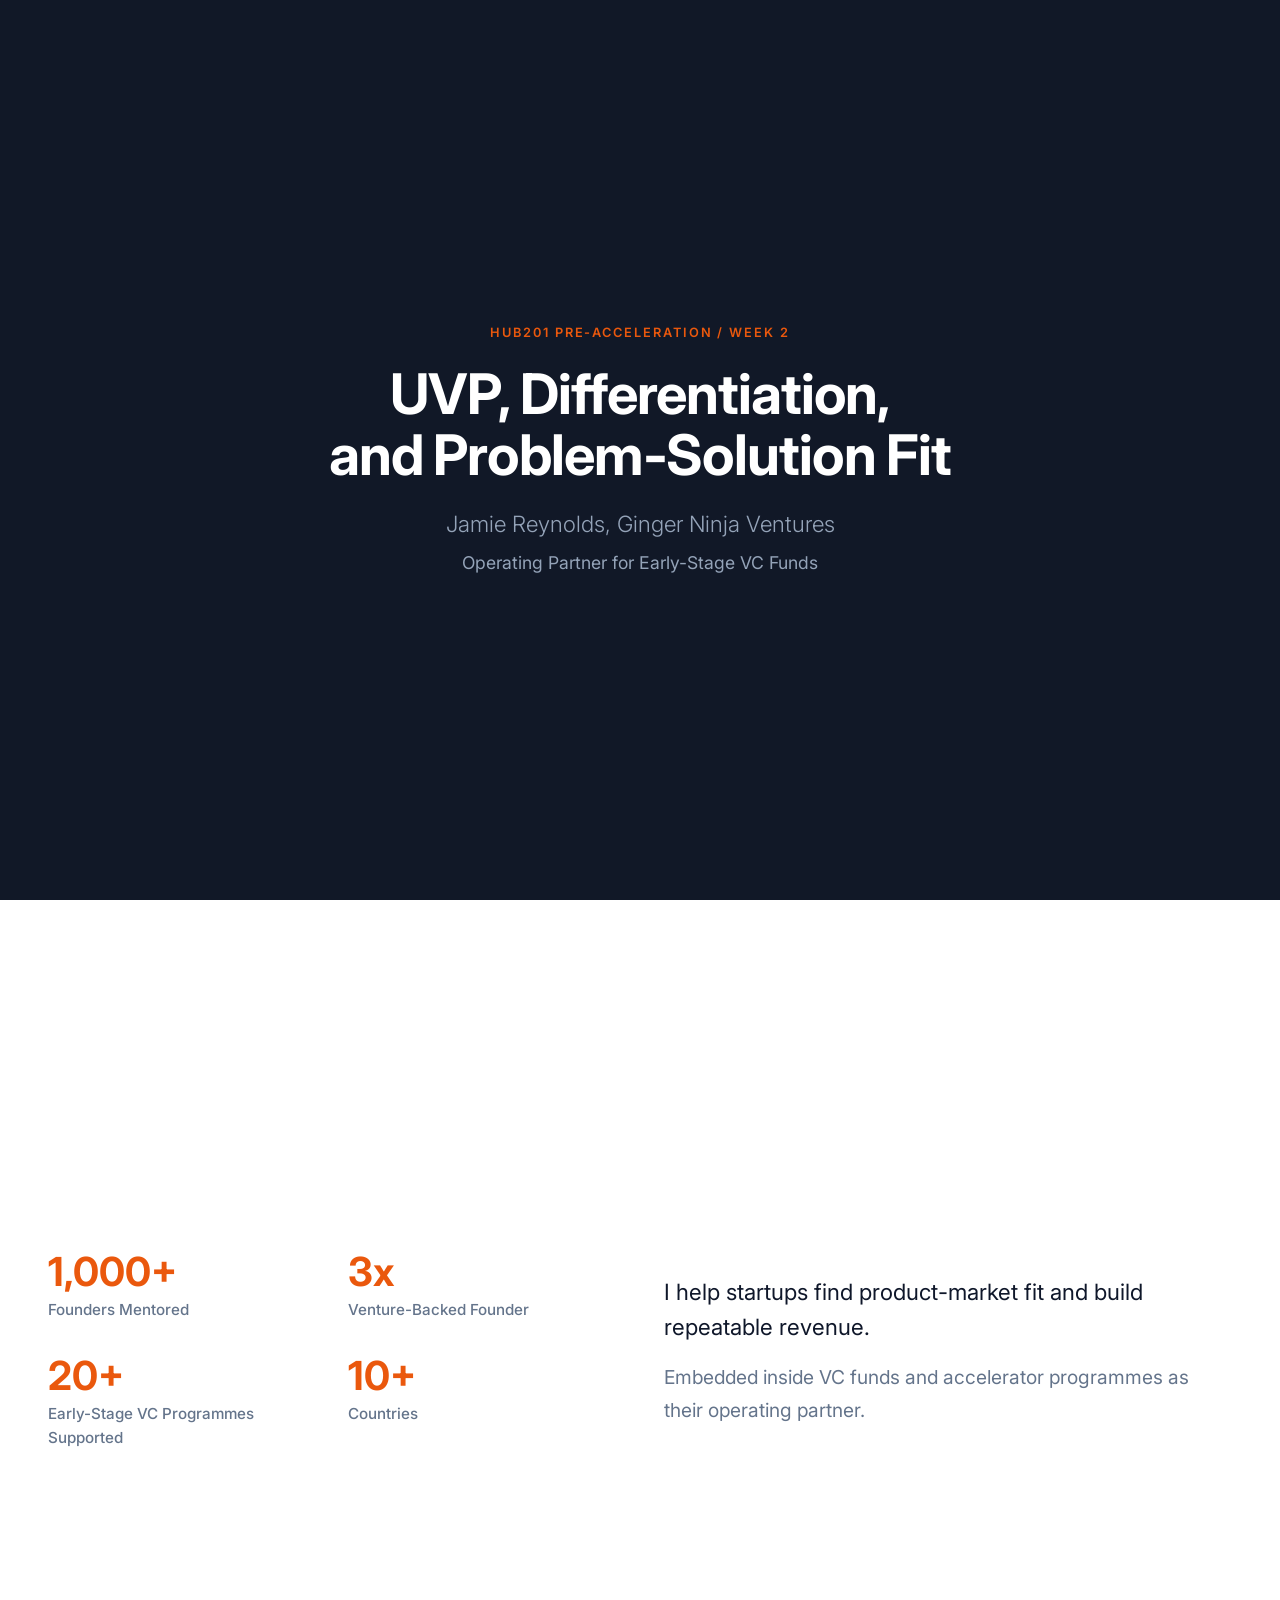
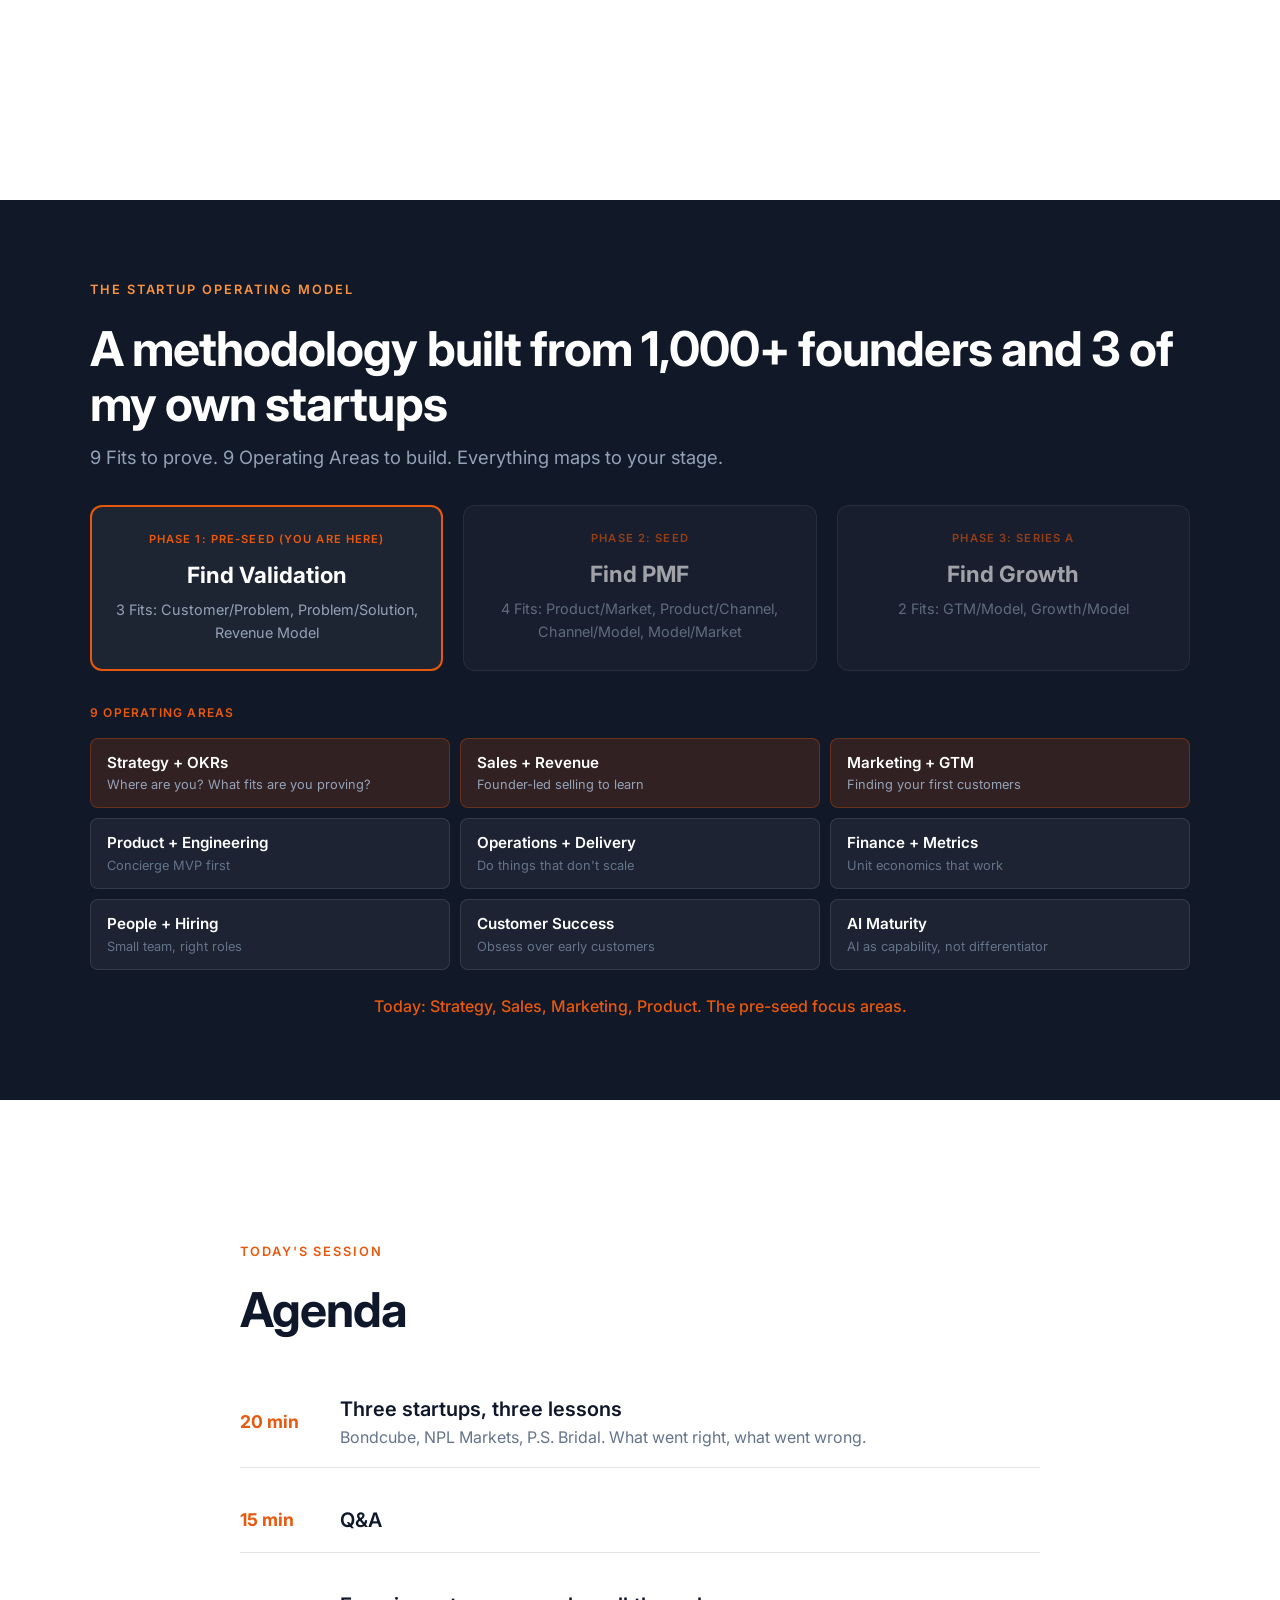
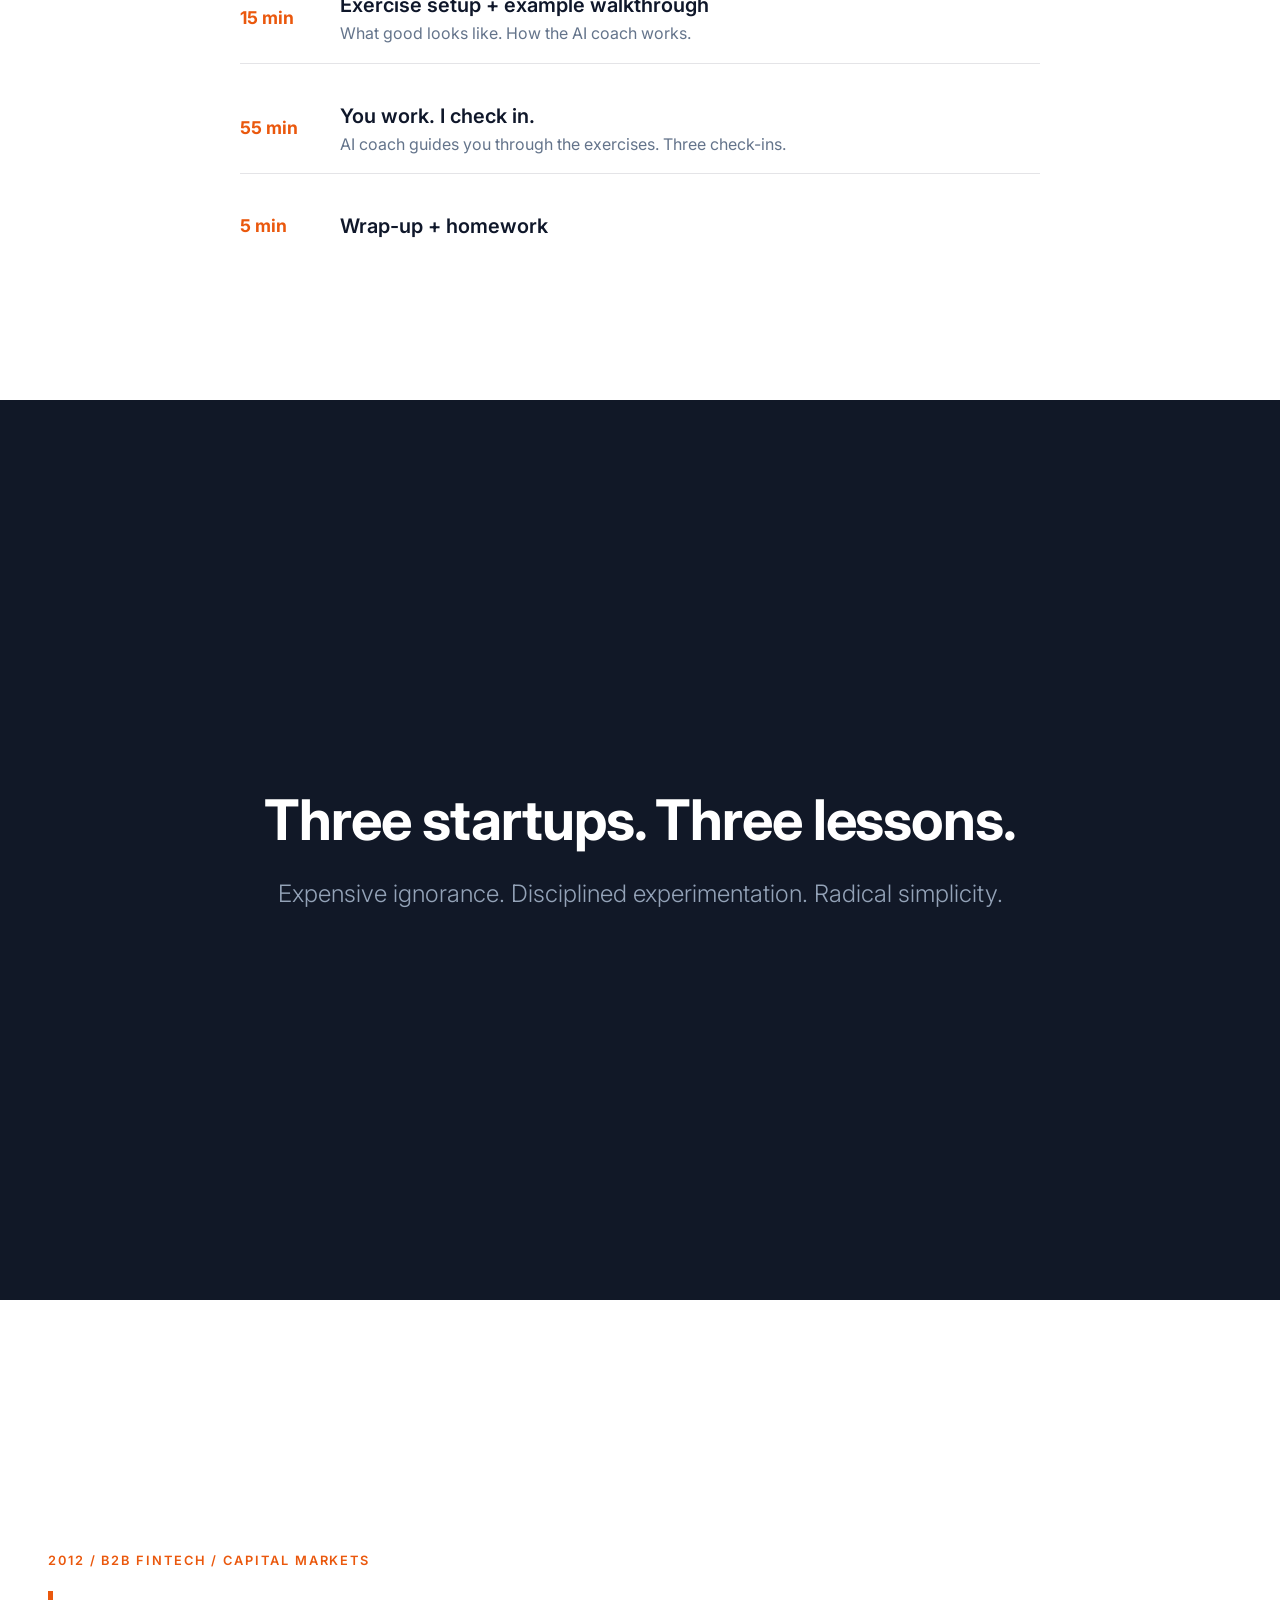
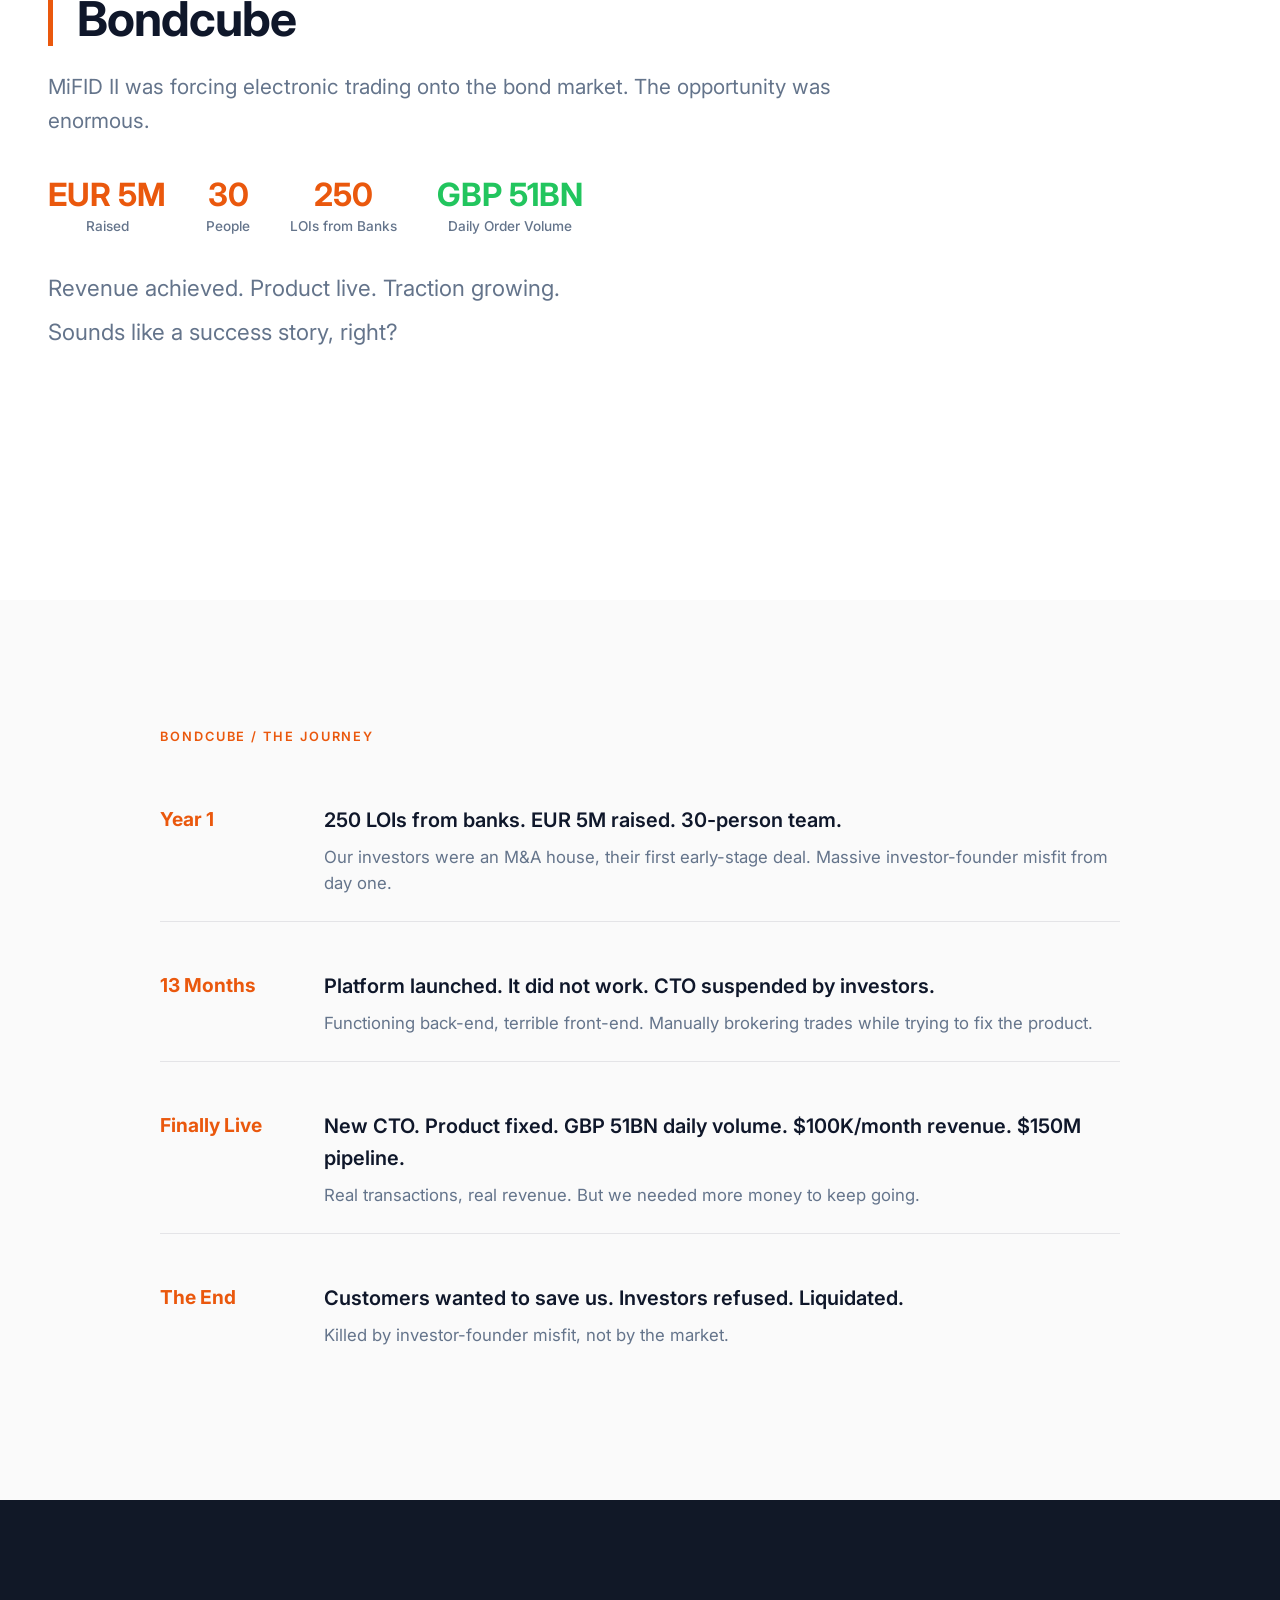
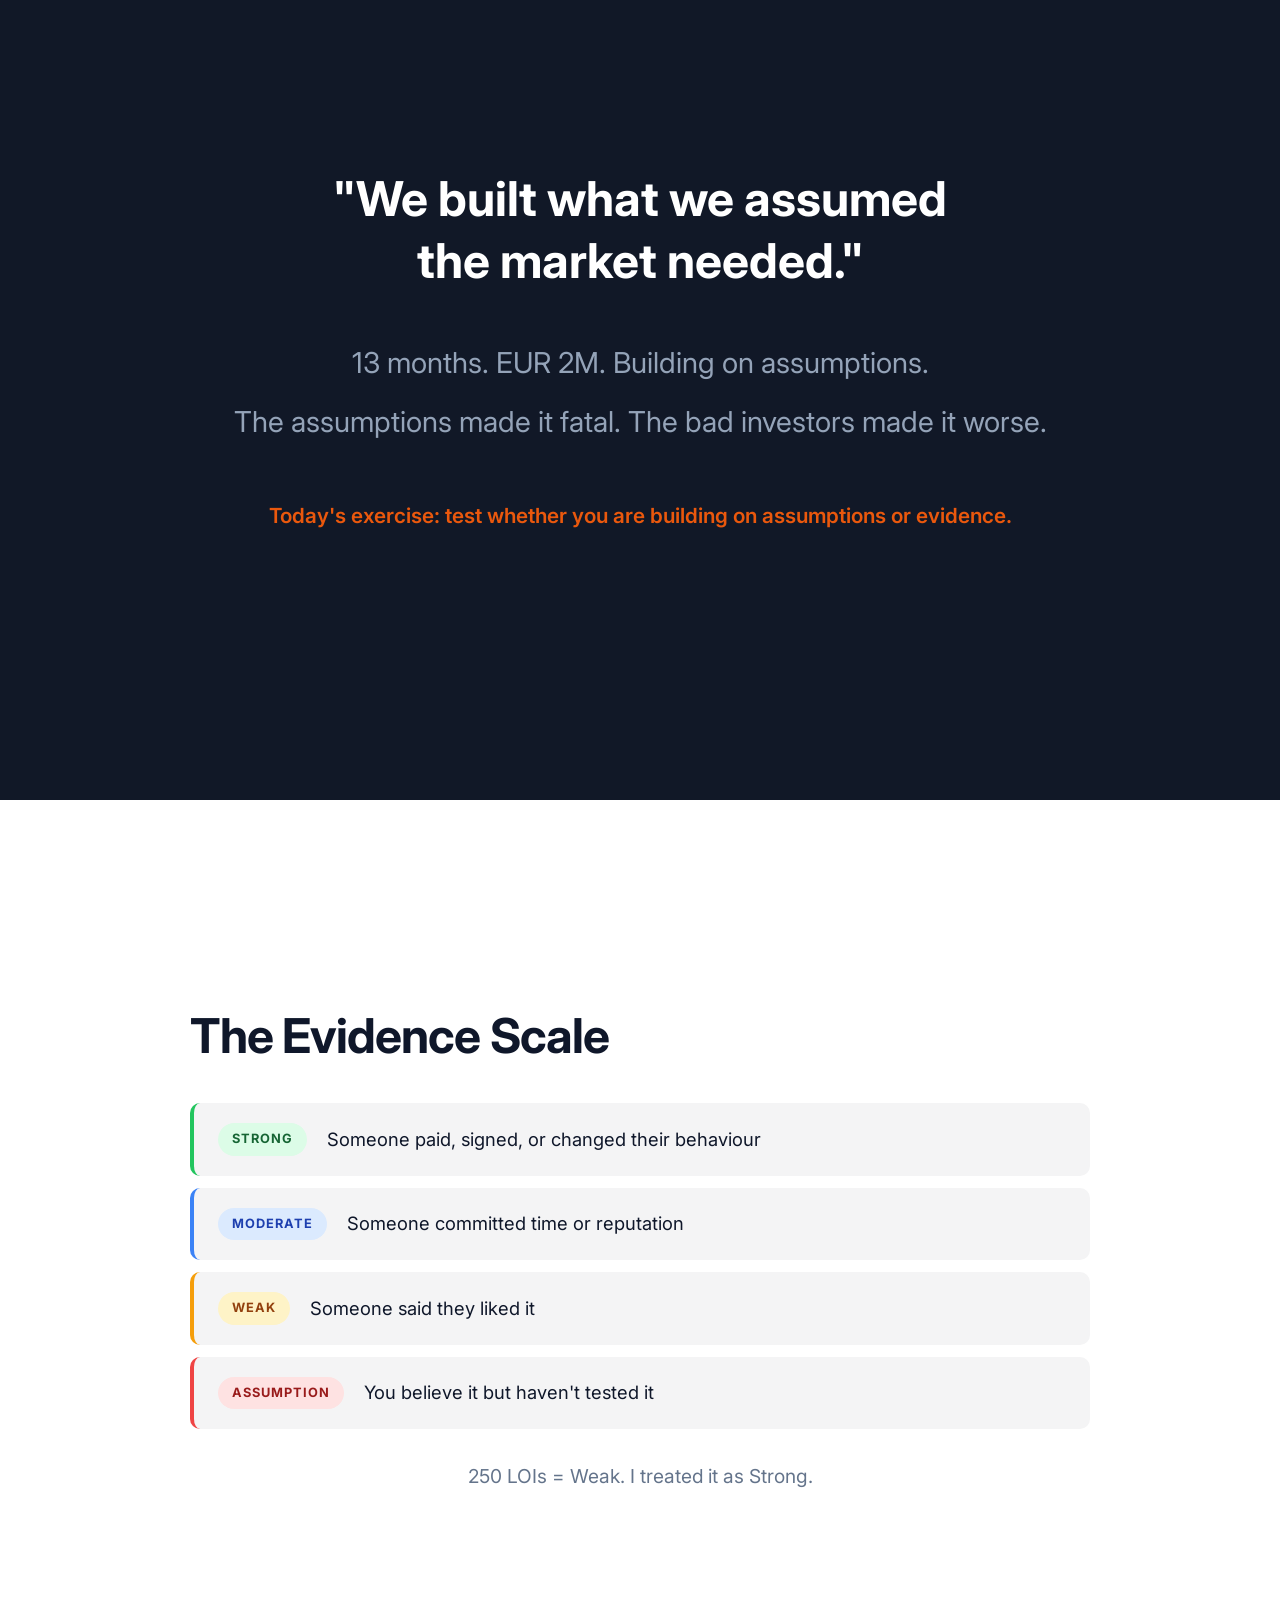
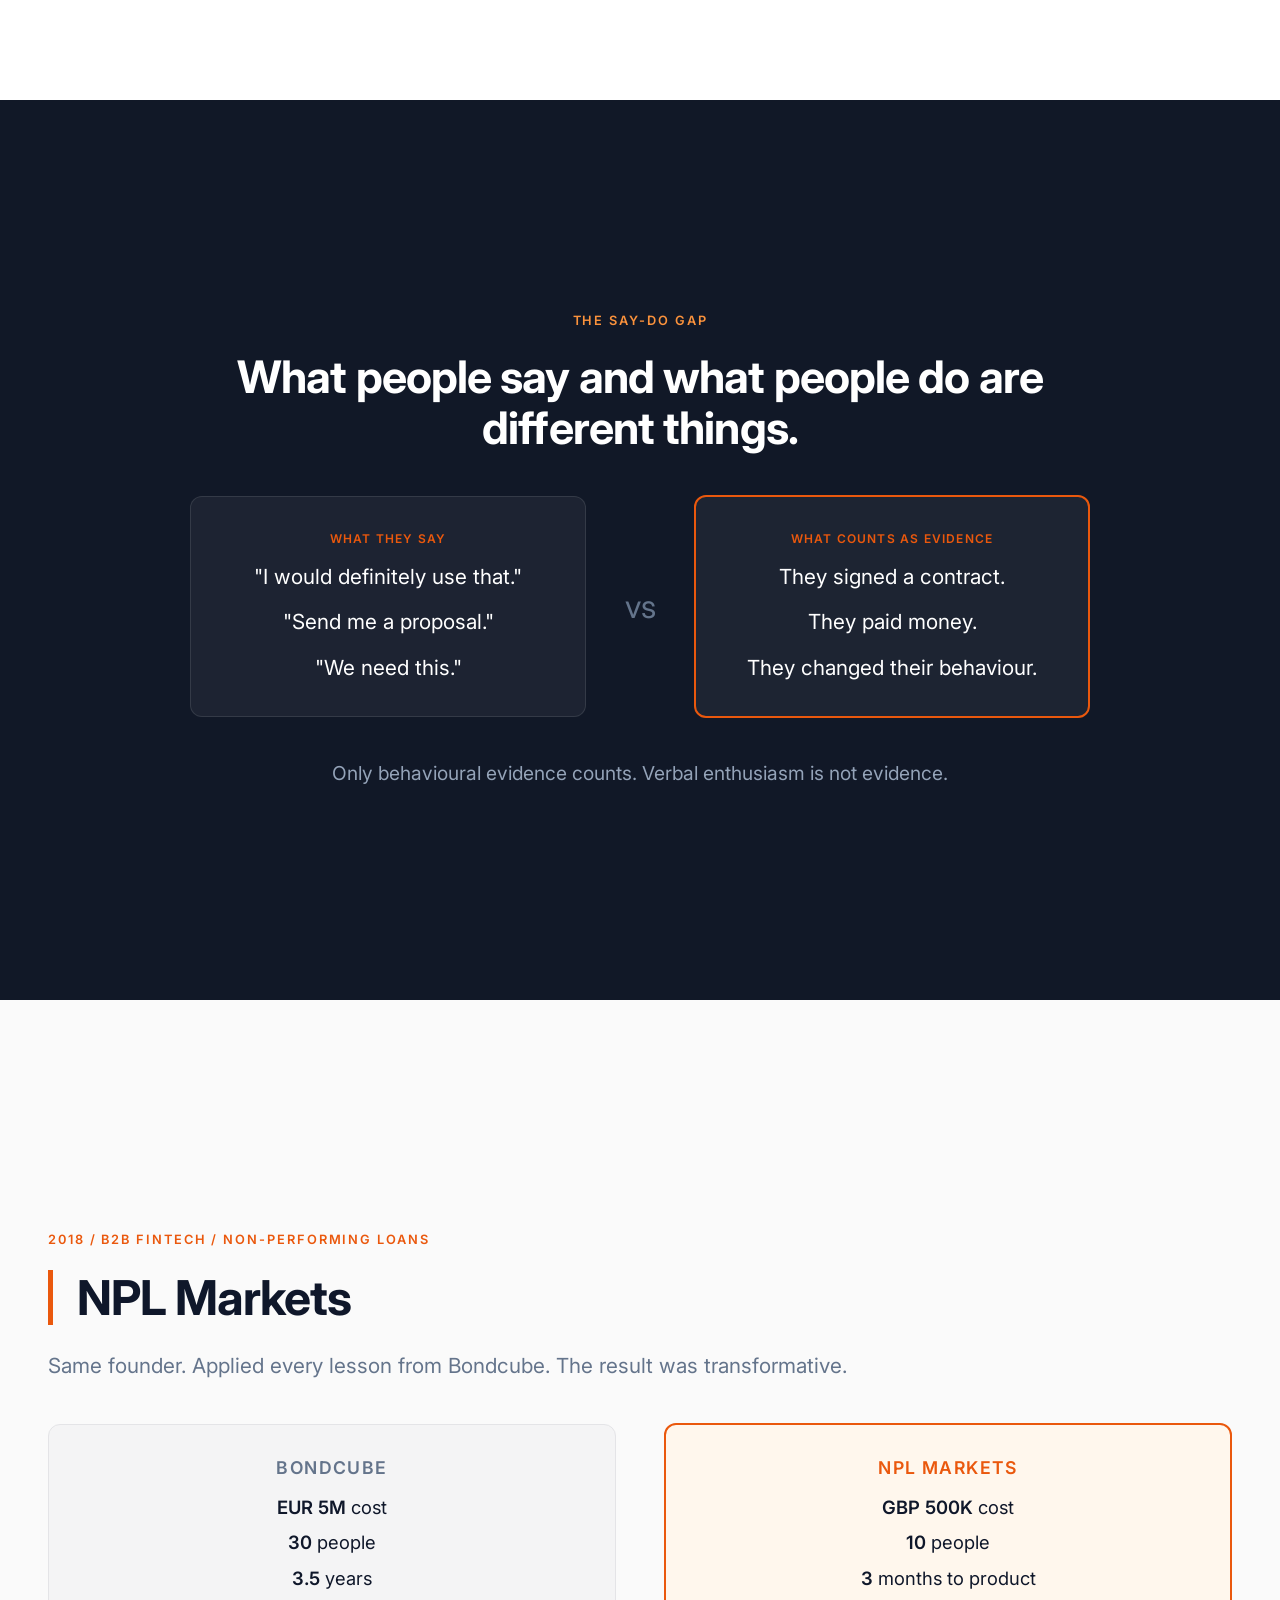
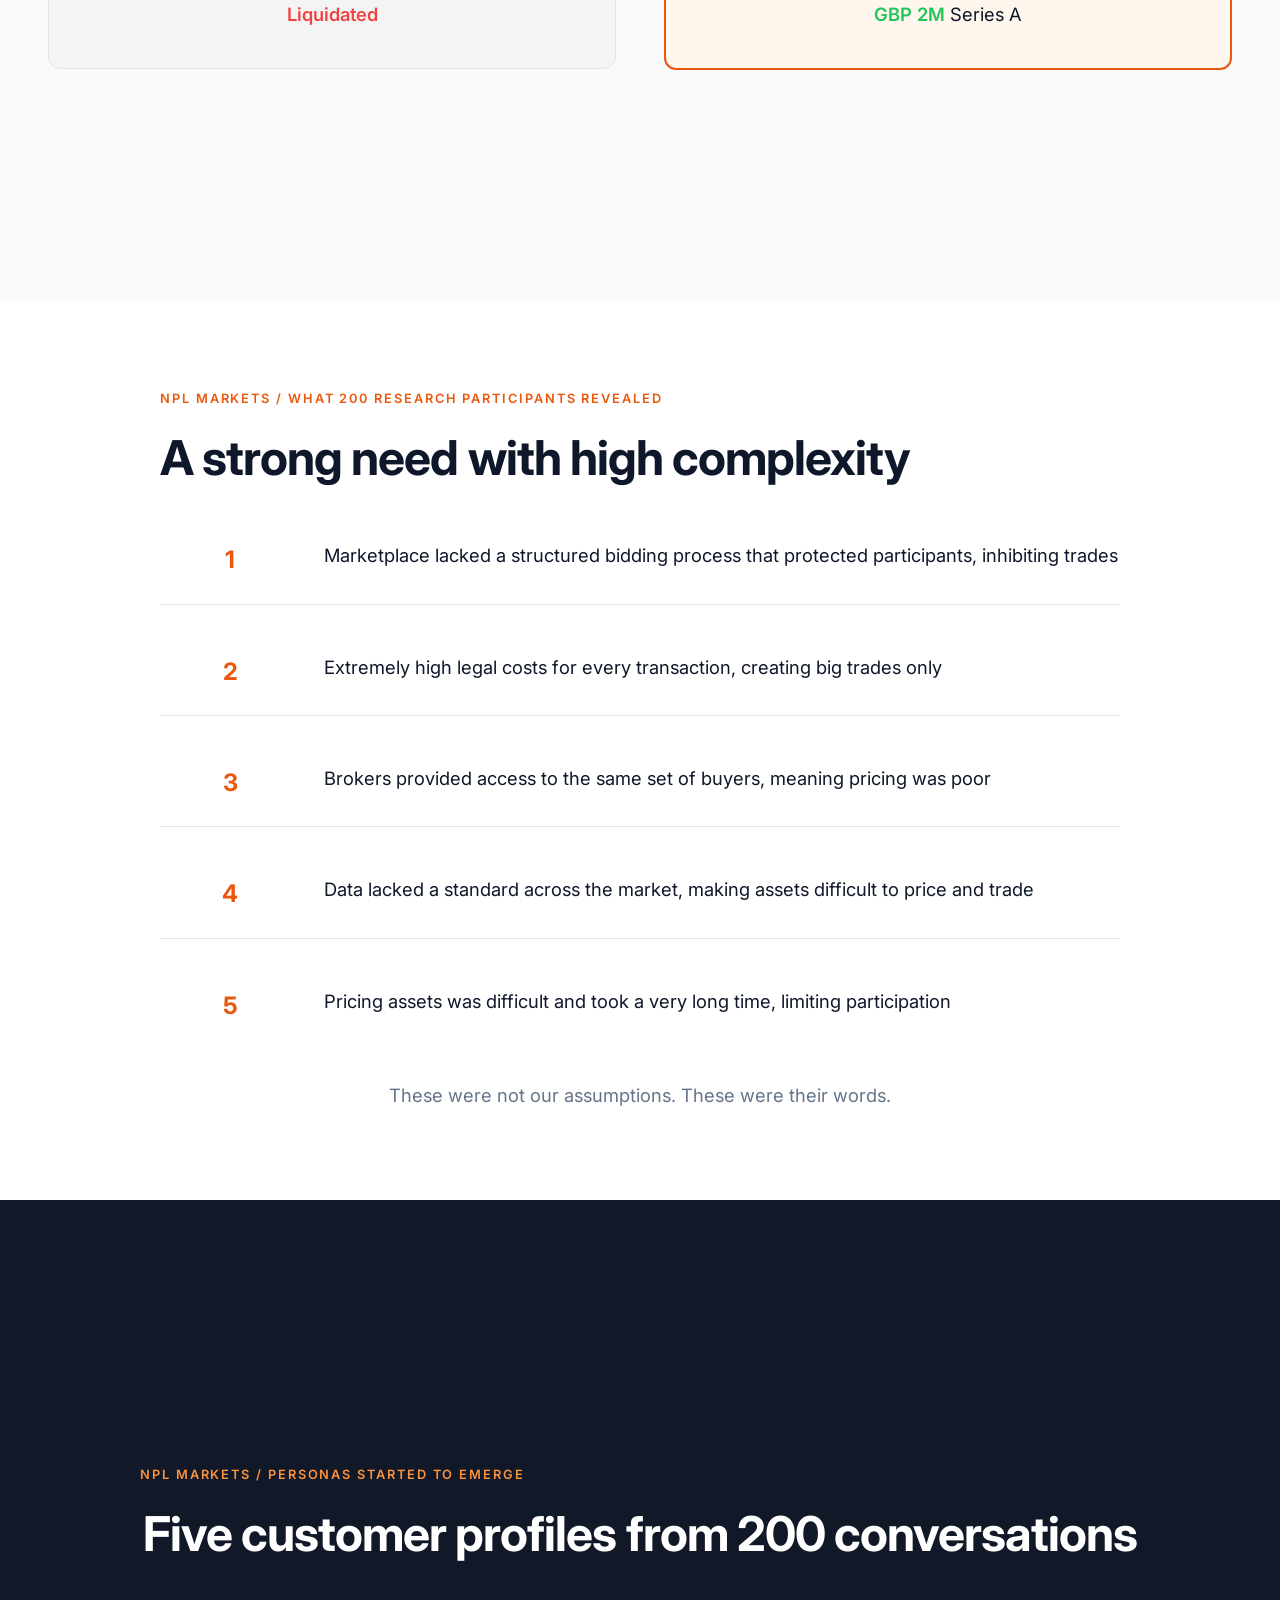
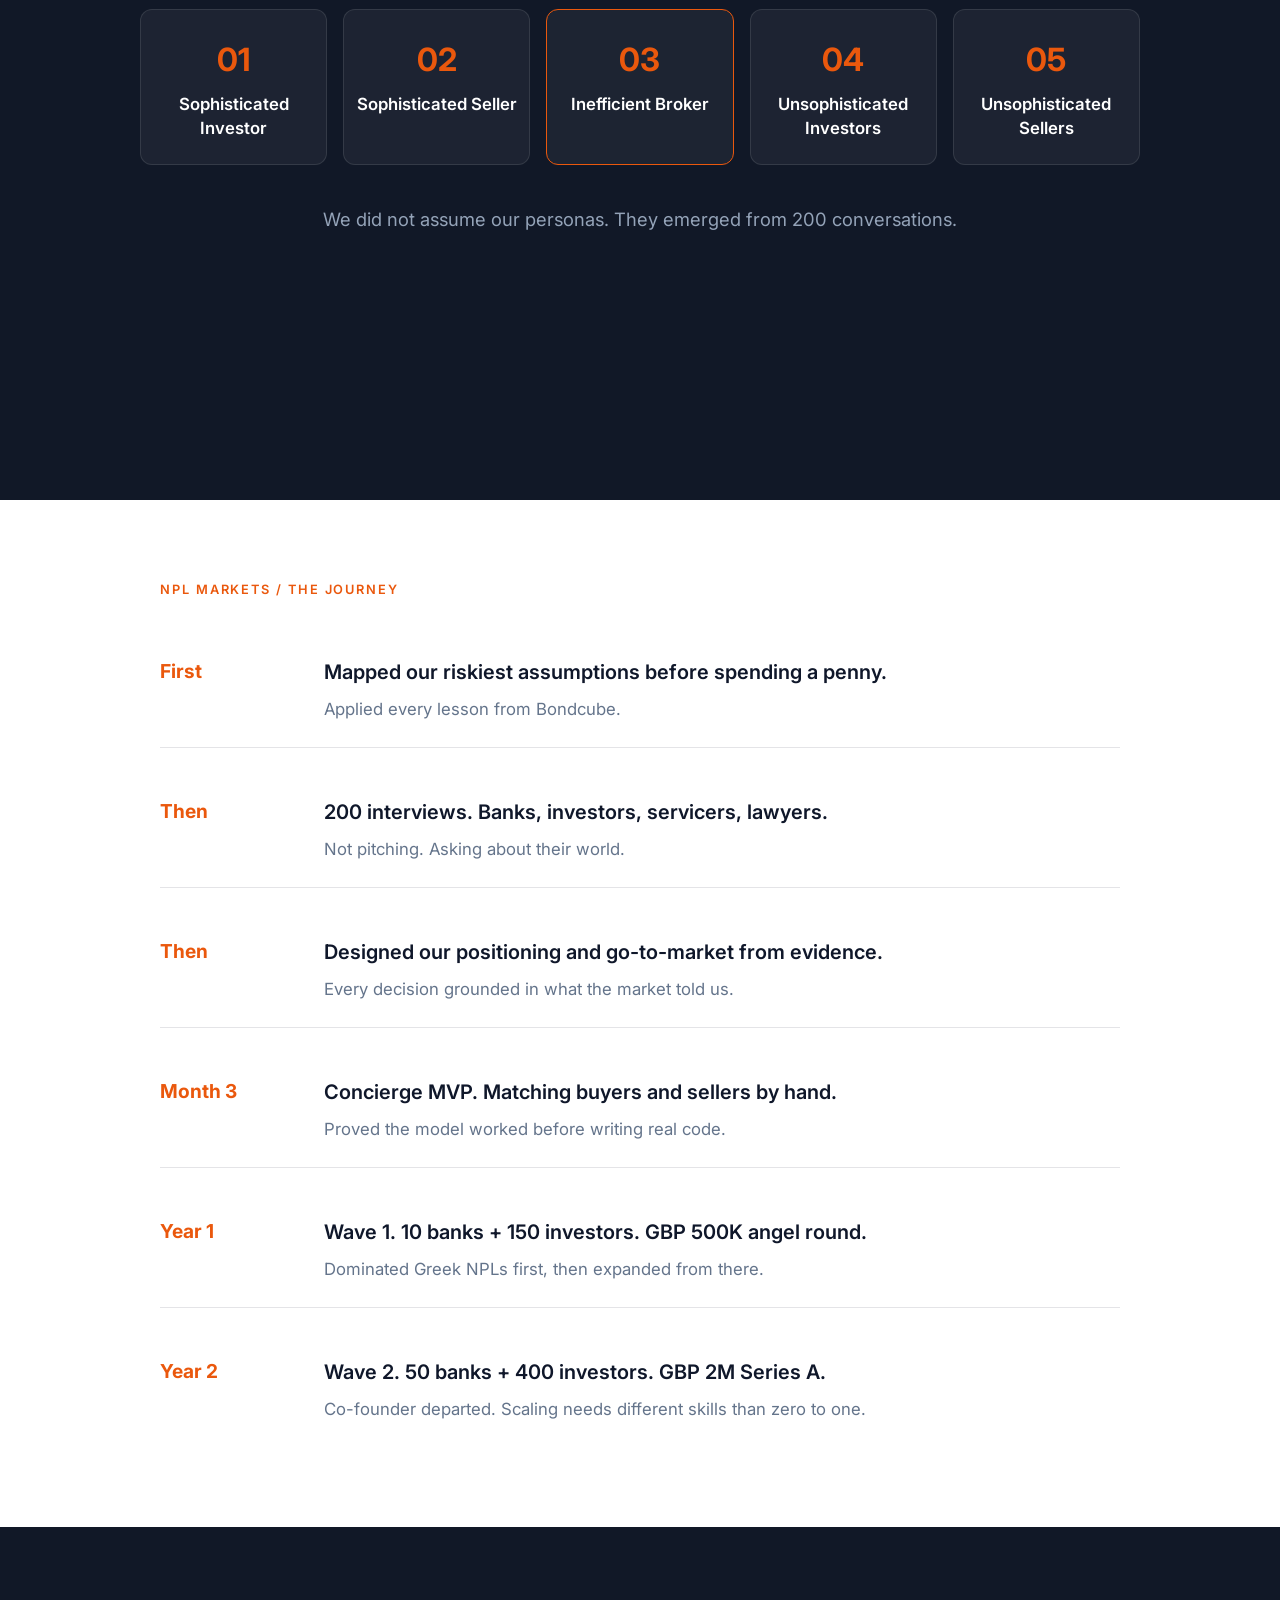
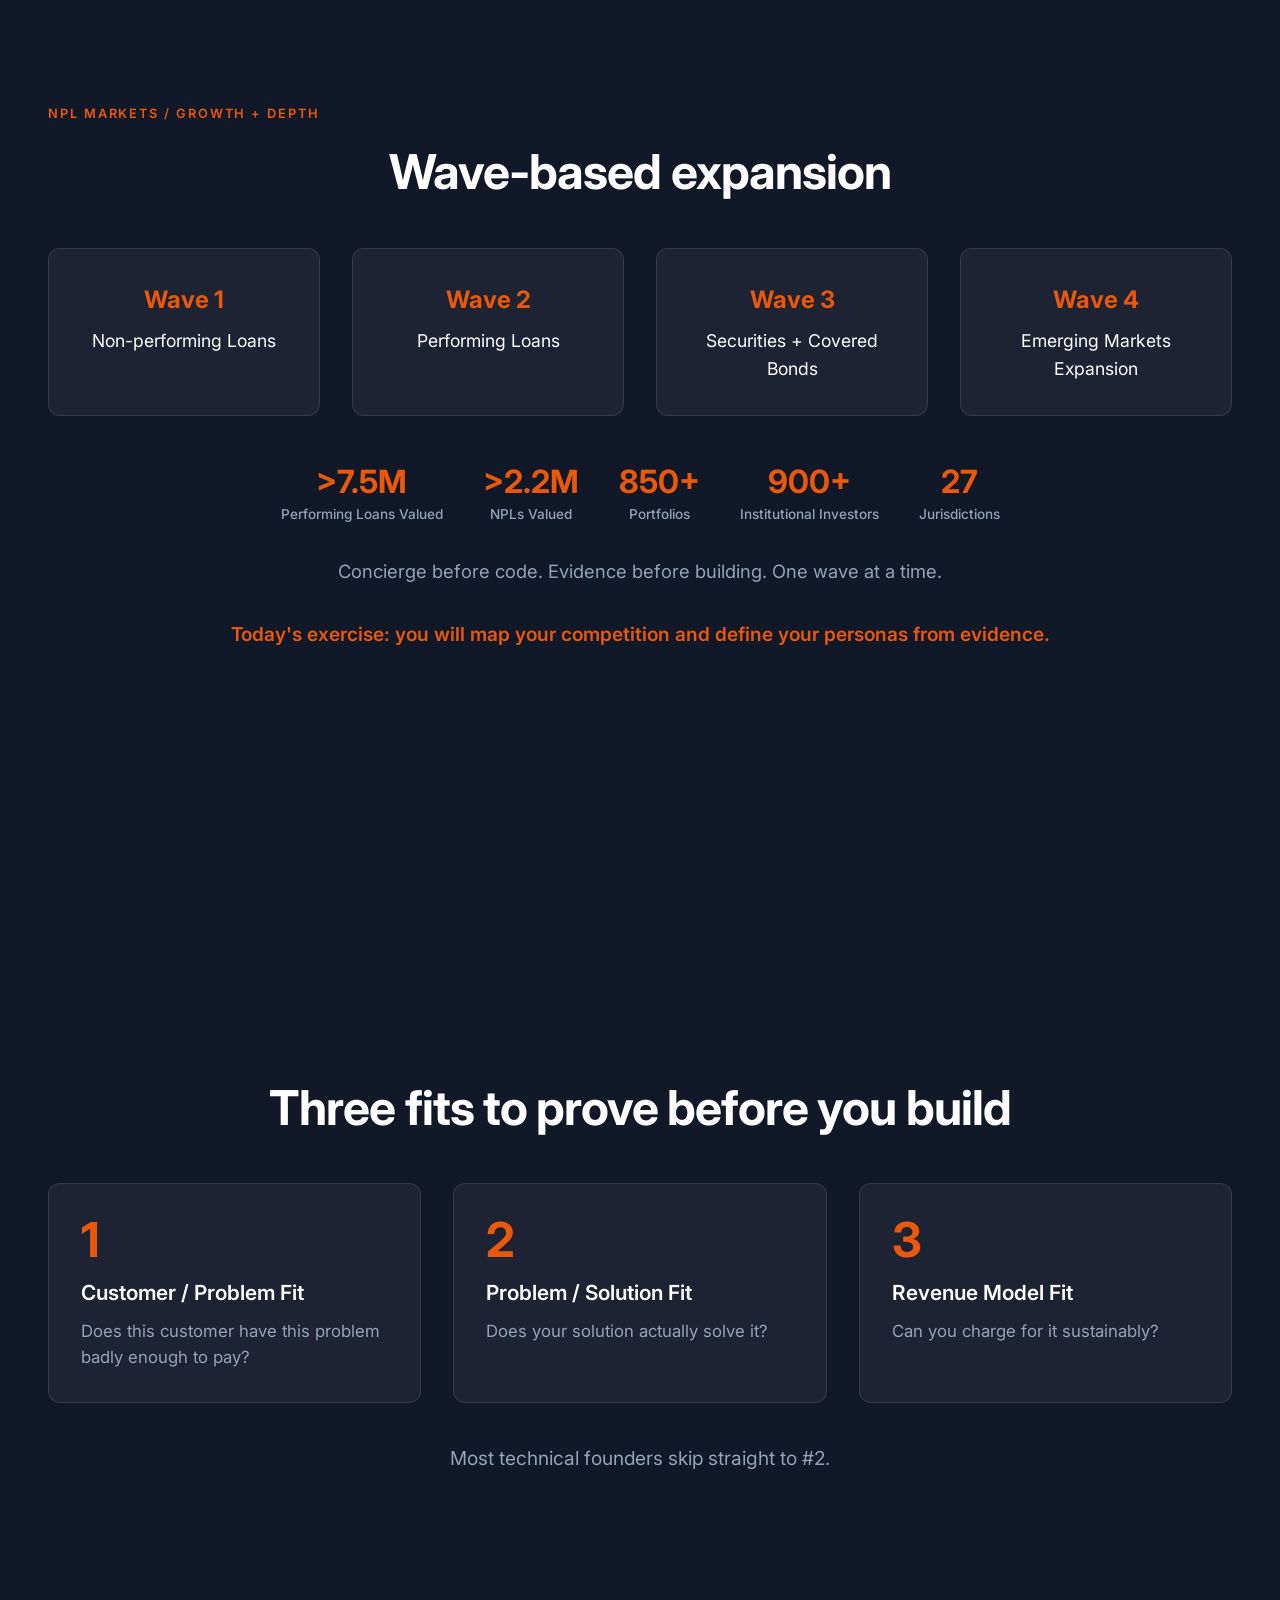
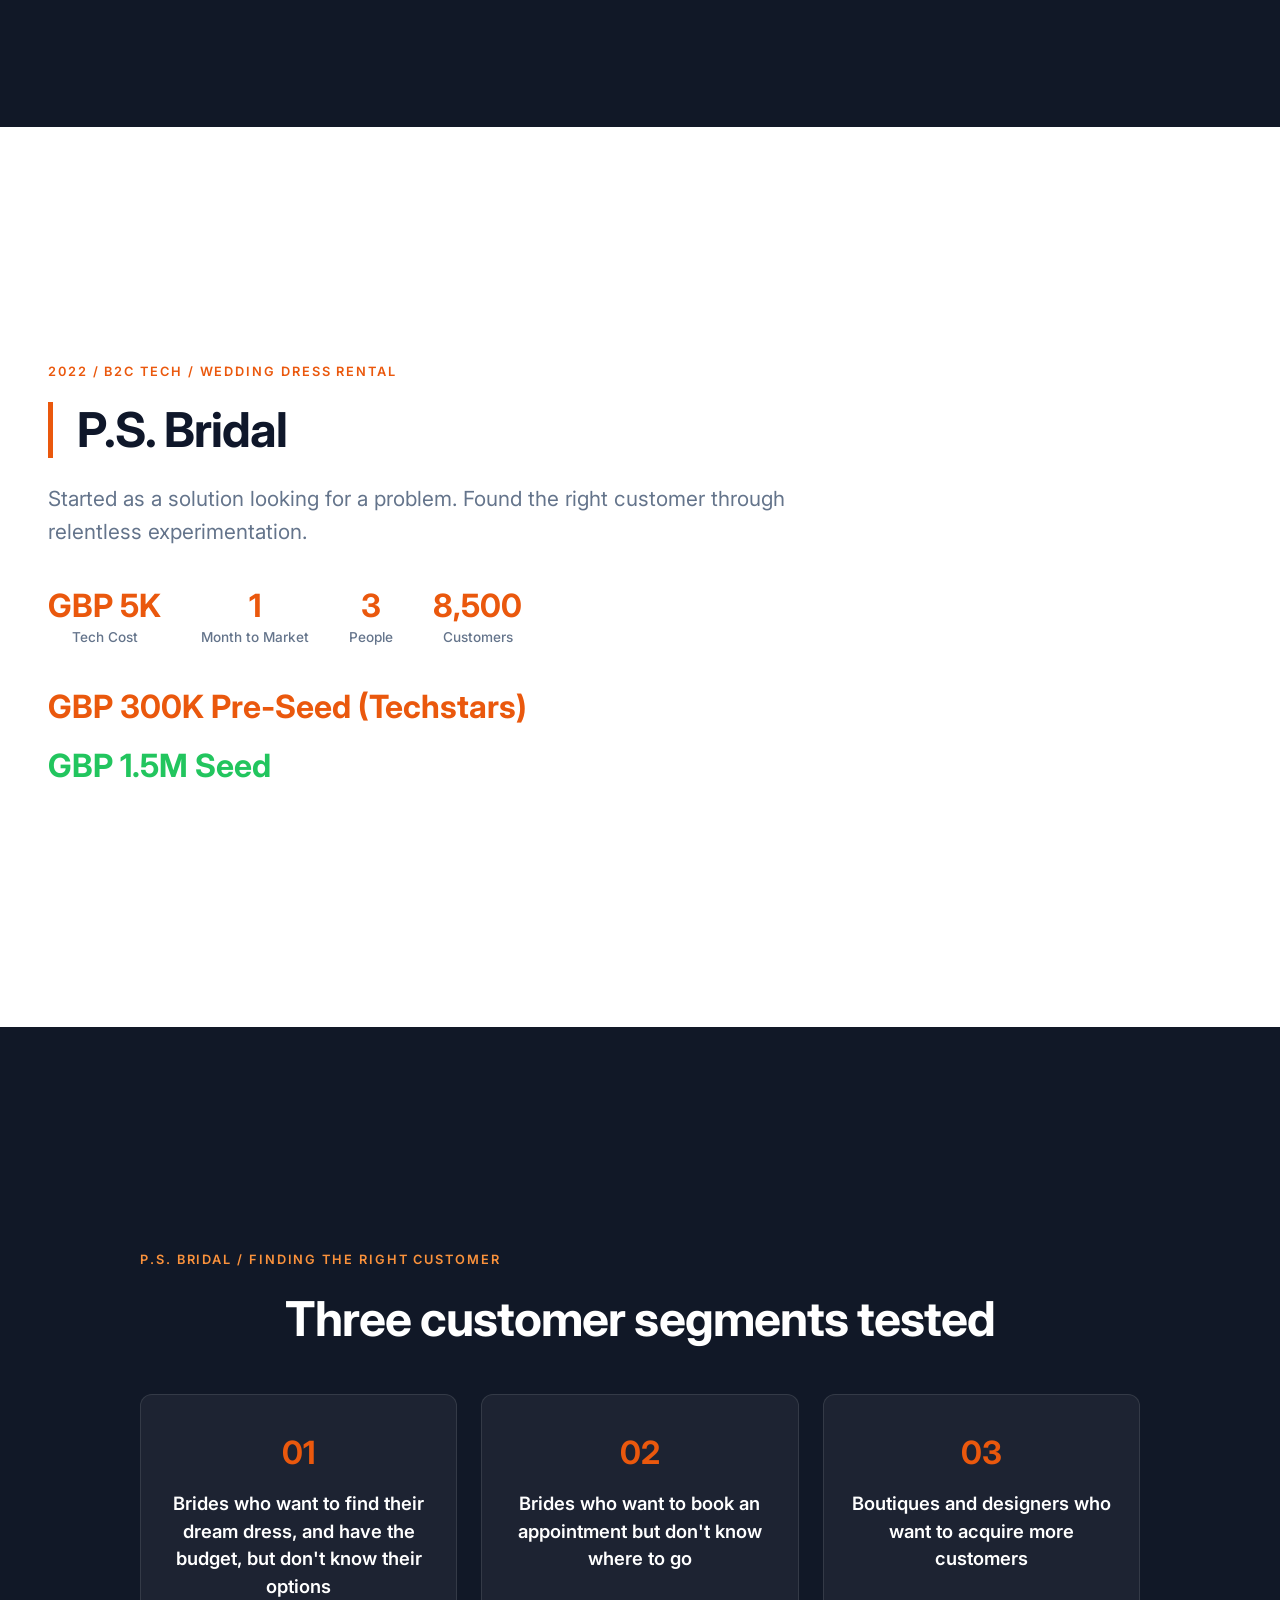
==== commit 1b2440a7: "fix: update Arc with correct figures, add P.S. Bridal customer segments Arc slide: Bondcube 3.5yrs/E" ====
--- a/workshop/presentation.html
+++ b/workshop/presentation.html
@@ -836,6 +836,29 @@
   </div>
 </section>
 
+<!-- SLIDE 9a2: P.S. Bridal - Finding the Right Customer -->
+<section class="slide bg-dark">
+  <div class="slide-inner" style="max-width: 1000px;">
+    <div class="eyebrow" style="color: #FB923C;">P.S. Bridal / Finding the Right Customer</div>
+    <h2 style="text-align: center; margin-bottom: 48px;">Three customer segments tested</h2>
+    <div style="display: grid; grid-template-columns: 1fr 1fr 1fr; gap: 24px;">
+      <div class="card-dark" style="padding: 32px 24px; text-align: center;">
+        <p style="font-size: 2rem; font-weight: 700; color: #EA580D; margin-bottom: 12px;">01</p>
+        <p style="font-size: 1.15rem; font-weight: 600; color: #FFFFFF; line-height: 1.5;">Brides who want to find their dream dress, and have the budget, but don't know their options</p>
+      </div>
+      <div class="card-dark" style="padding: 32px 24px; text-align: center;">
+        <p style="font-size: 2rem; font-weight: 700; color: #EA580D; margin-bottom: 12px;">02</p>
+        <p style="font-size: 1.15rem; font-weight: 600; color: #FFFFFF; line-height: 1.5;">Brides who want to book an appointment but don't know where to go</p>
+      </div>
+      <div class="card-dark" style="padding: 32px 24px; text-align: center;">
+        <p style="font-size: 2rem; font-weight: 700; color: #EA580D; margin-bottom: 12px;">03</p>
+        <p style="font-size: 1.15rem; font-weight: 600; color: #FFFFFF; line-height: 1.5;">Boutiques and designers who want to acquire more customers</p>
+      </div>
+    </div>
+    <p style="text-align: center; margin-top: 40px; font-size: 1.15rem; color: #94A3B8;">We tested all three. The brides became the business. The boutiques became a channel.</p>
+  </div>
+</section>
+
 <!-- SLIDE 9b: P.S. Bridal Journey -->
 <section class="slide bg-light" style="background: #FAFAFA;">
   <div class="slide-inner" style="max-width: 900px;">
@@ -950,20 +973,23 @@
       <div class="arc-col arc-red">
         <h3 style="margin-bottom: 8px;">Bondcube</h3>
         <p style="color: #94A3B8; font-size: 1.05rem; margin-bottom: 20px;">Expensive ignorance</p>
-        <p style="font-size: 1.8rem; font-weight: 700; color: #EF4444;">3.5 years, EUR 5M</p>
-        <p style="font-size: 1.4rem; font-weight: 600; color: #EF4444; margin-top: 4px;">Liquidated</p>
+        <p style="font-size: 1.6rem; font-weight: 700; color: #EF4444;">3.5 years</p>
+        <p style="font-size: 1.2rem; font-weight: 600; color: #EF4444; margin-top: 4px;">EUR 5M raised</p>
+        <p style="font-size: 1.4rem; font-weight: 700; color: #EF4444; margin-top: 12px;">Liquidated</p>
       </div>
       <div class="arc-col arc-amber">
         <h3 style="margin-bottom: 8px;">NPL Markets</h3>
         <p style="color: #94A3B8; font-size: 1.05rem; margin-bottom: 20px;">Disciplined experimentation</p>
-        <p style="font-size: 1.8rem; font-weight: 700; color: #F59E0B;">2 years, GBP 500K</p>
-        <p style="font-size: 1.4rem; font-weight: 600; color: #F59E0B; margin-top: 4px;">GBP 2M Series A, ~GBP 1M ARR</p>
+        <p style="font-size: 1.6rem; font-weight: 700; color: #F59E0B;">2 years</p>
+        <p style="font-size: 1.2rem; font-weight: 600; color: #F59E0B; margin-top: 4px;">GBP 2.5M raised</p>
+        <p style="font-size: 1.4rem; font-weight: 700; color: #F59E0B; margin-top: 12px;">GBP 1M ARR</p>
       </div>
       <div class="arc-col arc-green">
         <h3 style="margin-bottom: 8px;">P.S. Bridal</h3>
         <p style="color: #94A3B8; font-size: 1.05rem; margin-bottom: 20px;">Radical simplicity</p>
-        <p style="font-size: 1.8rem; font-weight: 700; color: #22C55E;">1 year, GBP 5K</p>
-        <p style="font-size: 1.4rem; font-weight: 600; color: #22C55E; margin-top: 4px;">GBP 1.5M Seed, GBP 250K ARR</p>
+        <p style="font-size: 1.6rem; font-weight: 700; color: #22C55E;">2.5 years</p>
+        <p style="font-size: 1.2rem; font-weight: 600; color: #22C55E; margin-top: 4px;">GBP 1.75M raised</p>
+        <p style="font-size: 1.4rem; font-weight: 700; color: #22C55E; margin-top: 12px;">GBP 250K ARR</p>
       </div>
     </div>
     <p style="text-align: center; margin-top: 48px; font-size: 1.5rem; font-weight: 500;">Start at the end of this arc, not the beginning.</p>
@@ -1102,6 +1128,48 @@
         <p style="font-size: 1.15rem; color: #0F172A; font-weight: 500;">What values are customers truly willing to pay for?</p>
       </div>
     </div>
+  </div>
+</section>
+
+<!-- SLIDE: Q&A -->
+<section class="slide bg-dark">
+  <div class="slide-inner" style="text-align: center;">
+    <h2 style="font-size: 3.5rem; margin-bottom: 24px;">Questions?</h2>
+    <p style="font-size: 1.5rem; color: #94A3B8;">Ask me anything about the three ventures, the methodology, or what you are building.</p>
+  </div>
+</section>
+
+<!-- SLIDE: Show Examples + Repo -->
+<section class="slide bg-light" style="background: #FAFAFA;">
+  <div class="slide-inner" style="max-width: 900px;">
+    <div class="eyebrow">Exercise Setup</div>
+    <h2 style="margin-bottom: 32px;">Let me show you what "done" looks like</h2>
+
+    <div style="display: grid; gap: 24px;">
+      <div style="display: grid; grid-template-columns: 48px 1fr; gap: 20px; align-items: start; padding: 24px 0; border-bottom: 1px solid #E4E4E7;">
+        <span style="font-size: 1.6rem; font-weight: 700; color: #EA580D; text-align: center;">1</span>
+        <div>
+          <p style="font-size: 1.25rem; font-weight: 600;">Walk through the ProcureSimple example</p>
+          <p style="color: #64748B; margin-top: 6px; font-size: 1.05rem;">Value proposition with evidence ratings. Competition matrix with honest scores.</p>
+        </div>
+      </div>
+      <div style="display: grid; grid-template-columns: 48px 1fr; gap: 20px; align-items: start; padding: 24px 0; border-bottom: 1px solid #E4E4E7;">
+        <span style="font-size: 1.6rem; font-weight: 700; color: #EA580D; text-align: center;">2</span>
+        <div>
+          <p style="font-size: 1.25rem; font-weight: 600;">Show the GitHub repo and how to get started</p>
+          <p style="color: #64748B; margin-top: 6px; font-size: 1.05rem;">Two tracks: terminal (Claude Code) or web (claude.ai). Setup guide for beginners.</p>
+        </div>
+      </div>
+      <div style="display: grid; grid-template-columns: 48px 1fr; gap: 20px; align-items: start; padding: 24px 0;">
+        <span style="font-size: 1.6rem; font-weight: 700; color: #EA580D; text-align: center;">3</span>
+        <div>
+          <p style="font-size: 1.25rem; font-weight: 600;">Show how the AI coach works</p>
+          <p style="color: #64748B; margin-top: 6px; font-size: 1.05rem;">It introduces itself, asks about your startup and branding, then guides you through exercises one question at a time.</p>
+        </div>
+      </div>
+    </div>
+
+    <p style="margin-top: 32px; font-size: 1rem; color: #64748B; text-align: center; font-style: italic;">Screen-share: examples page, ProcureSimple presentation, GitHub repo</p>
   </div>
 </section>
 
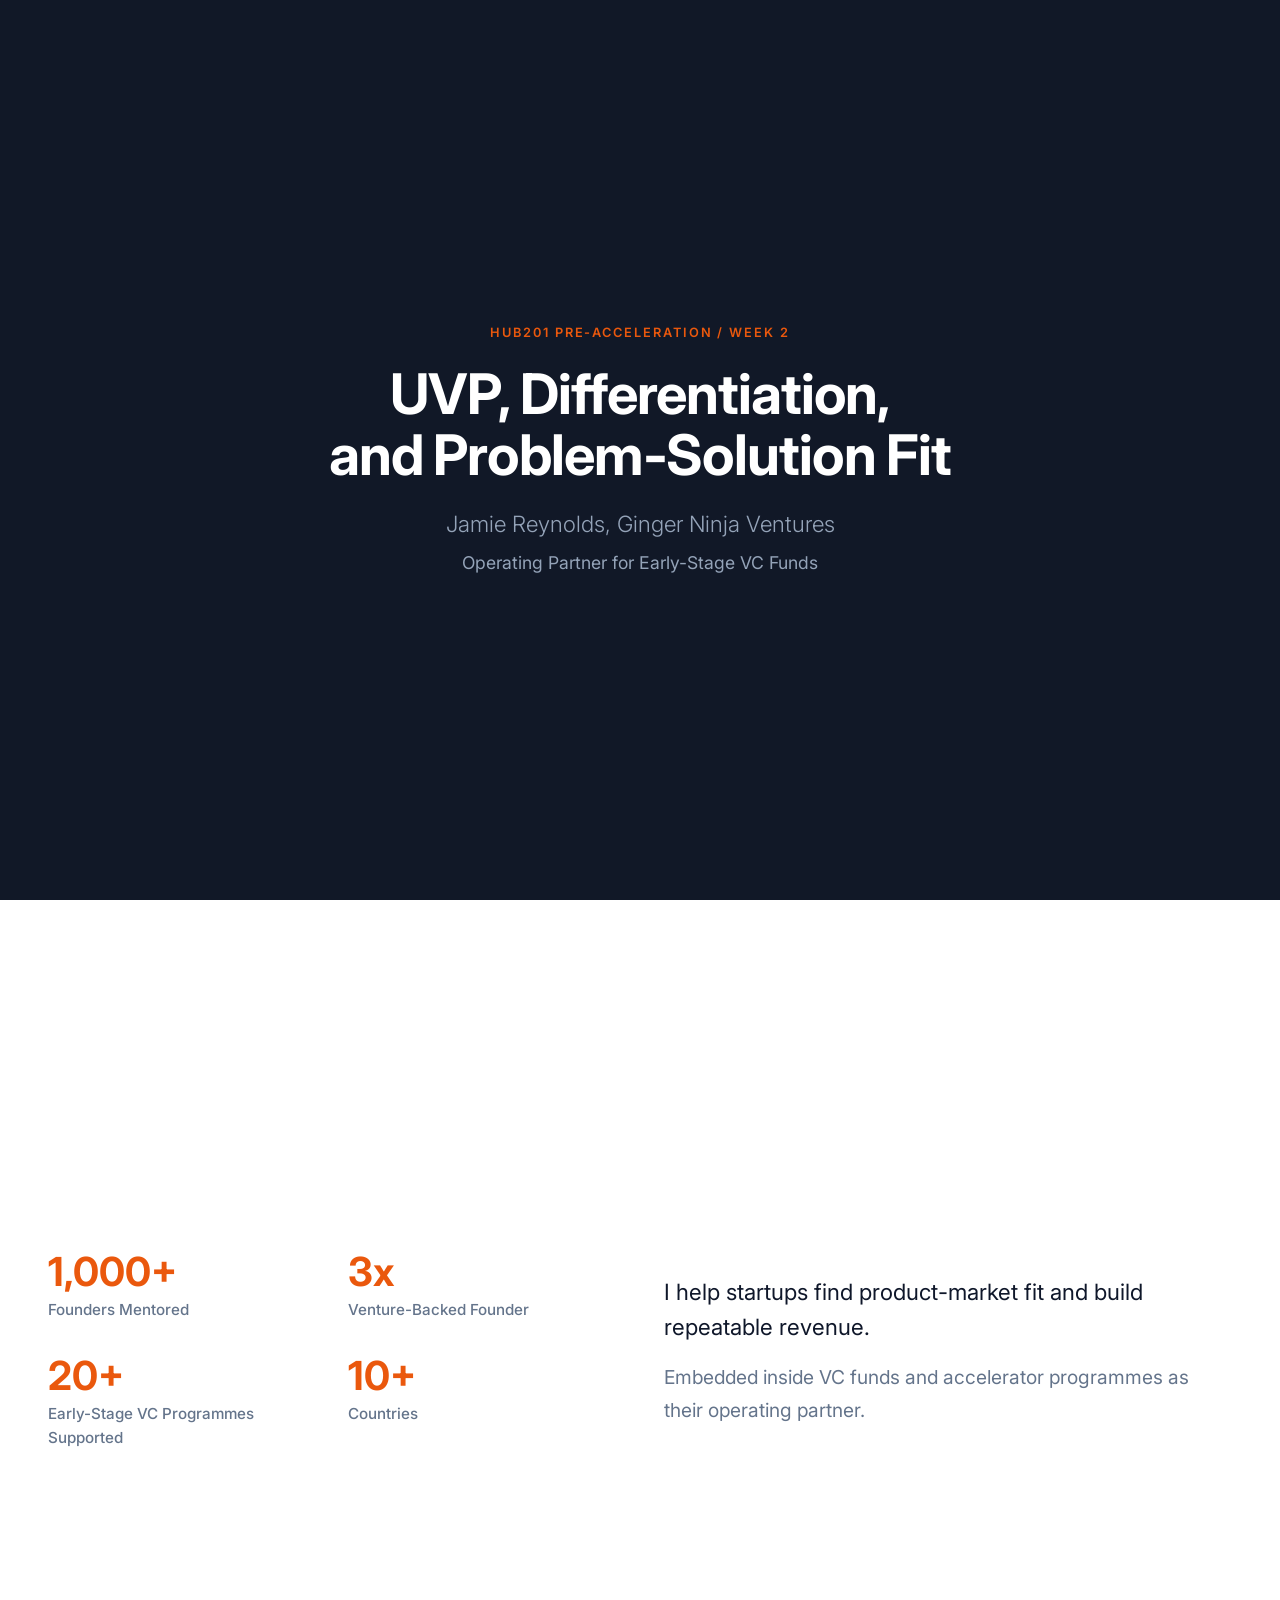
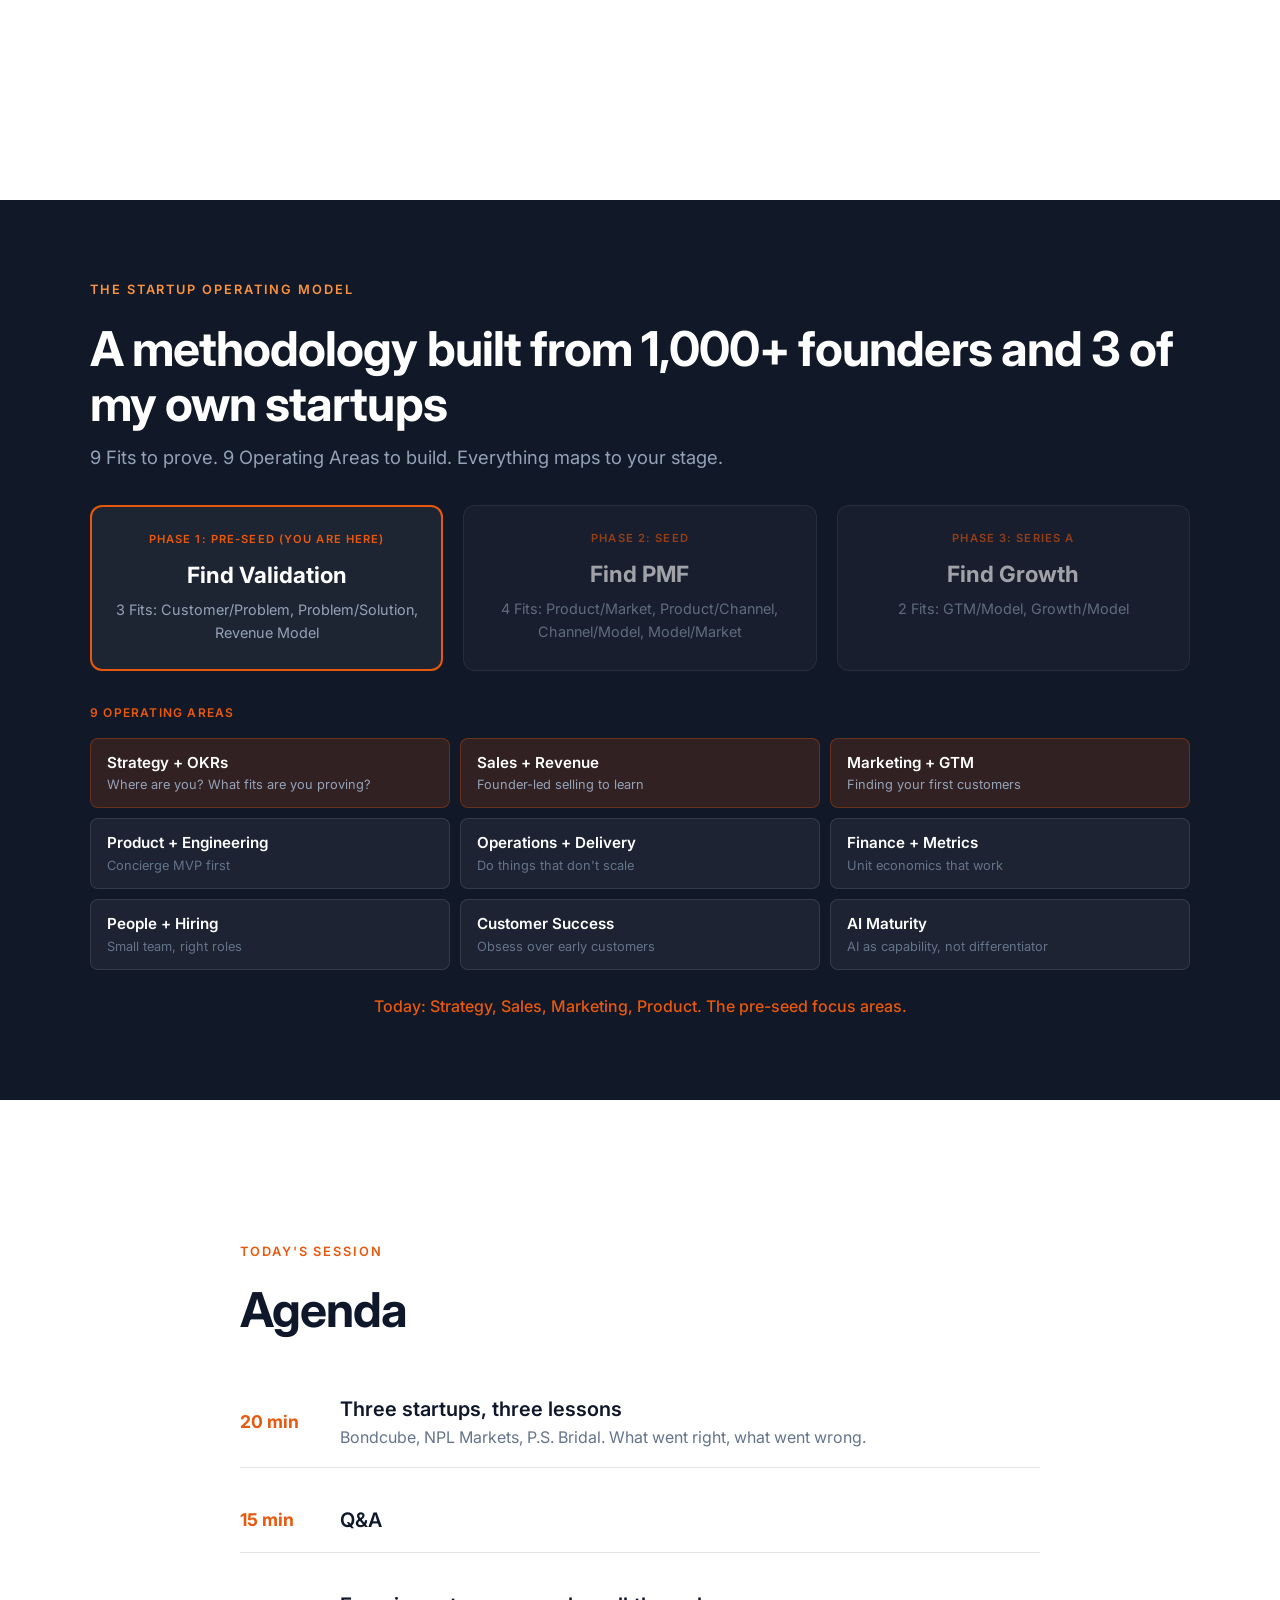
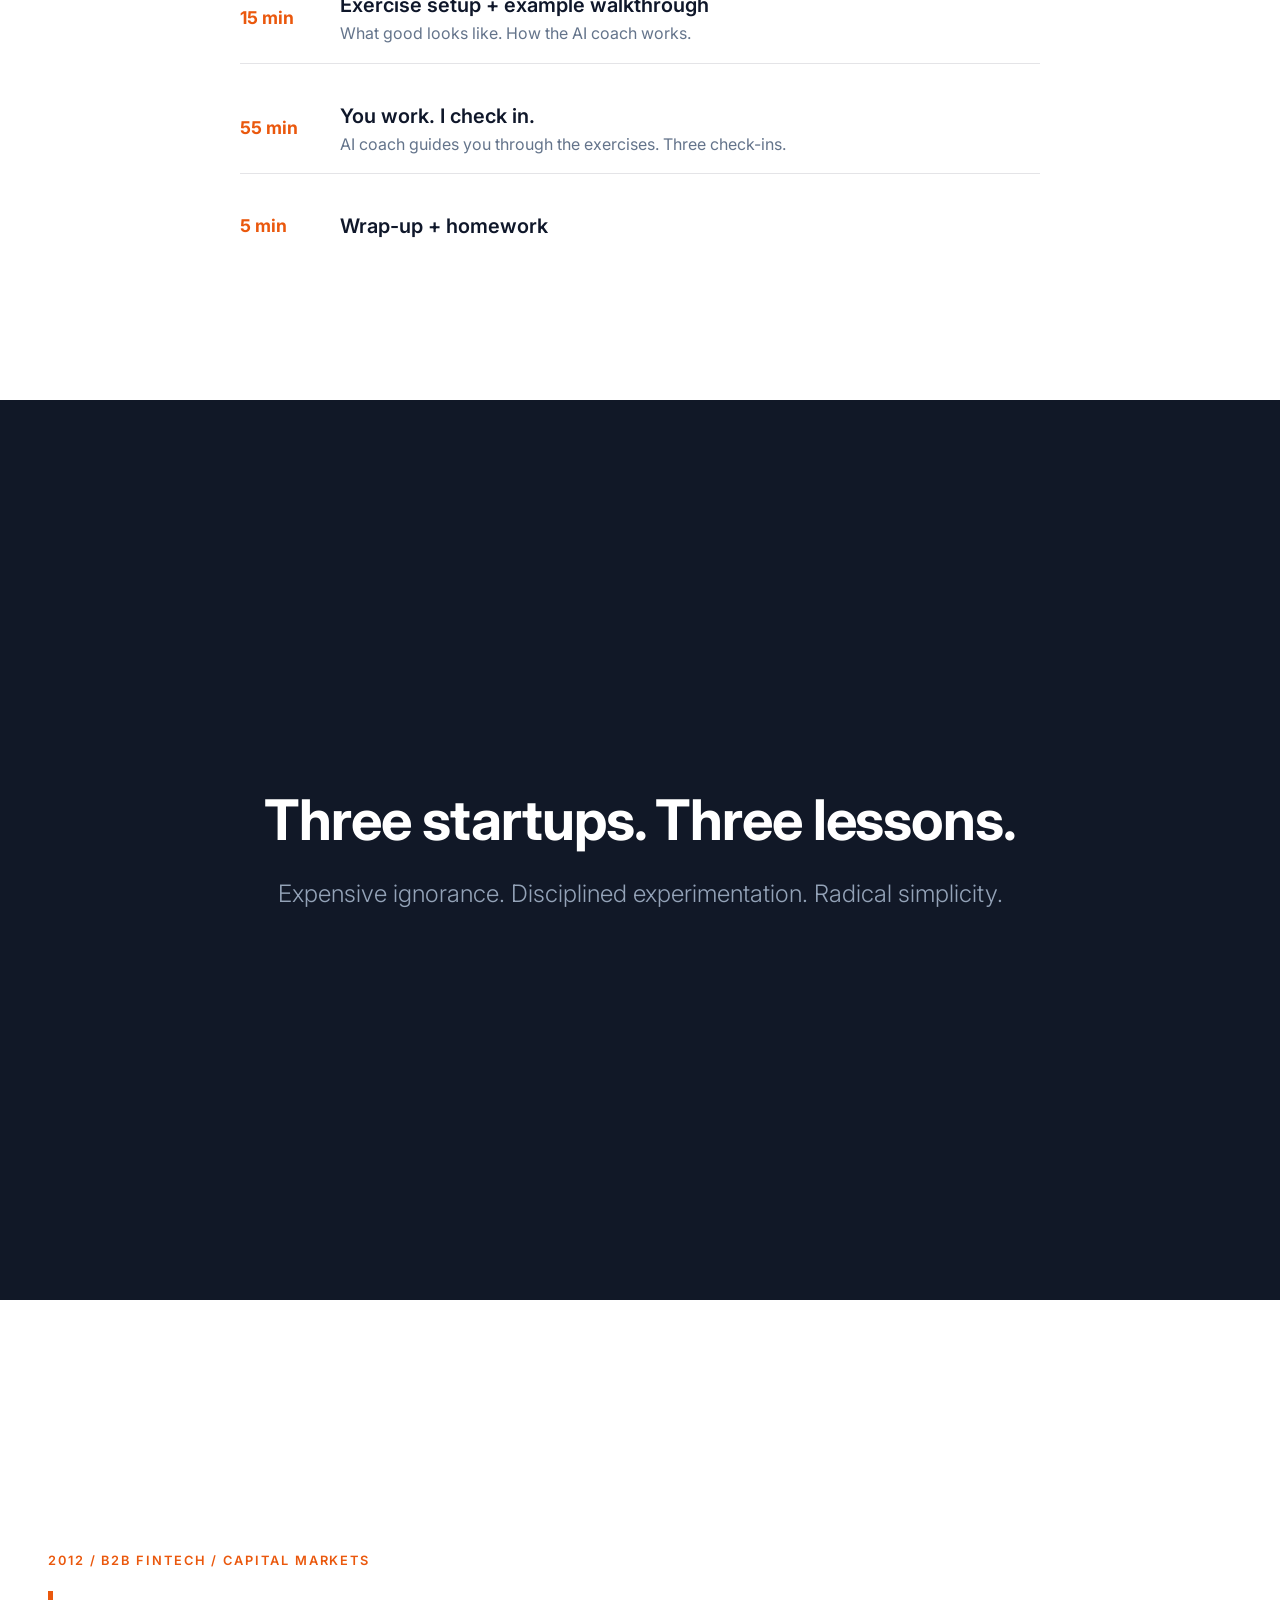
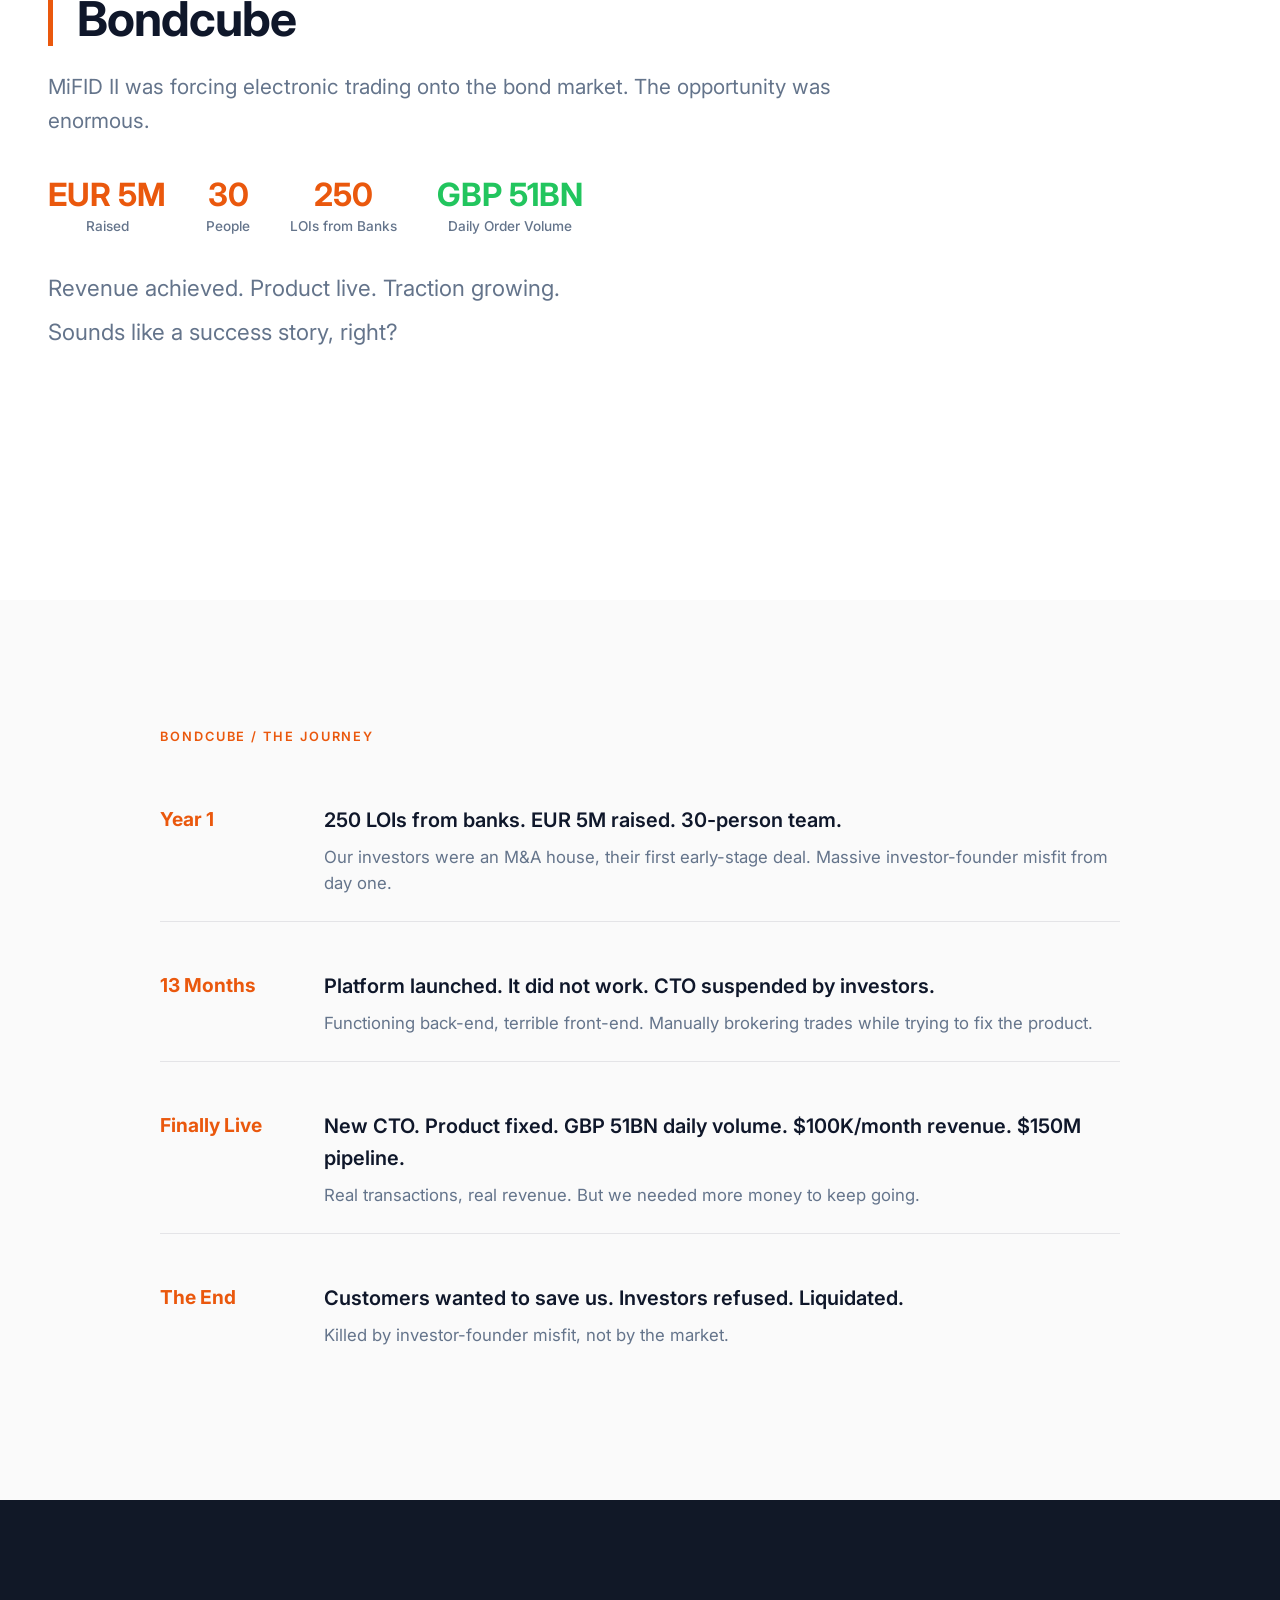
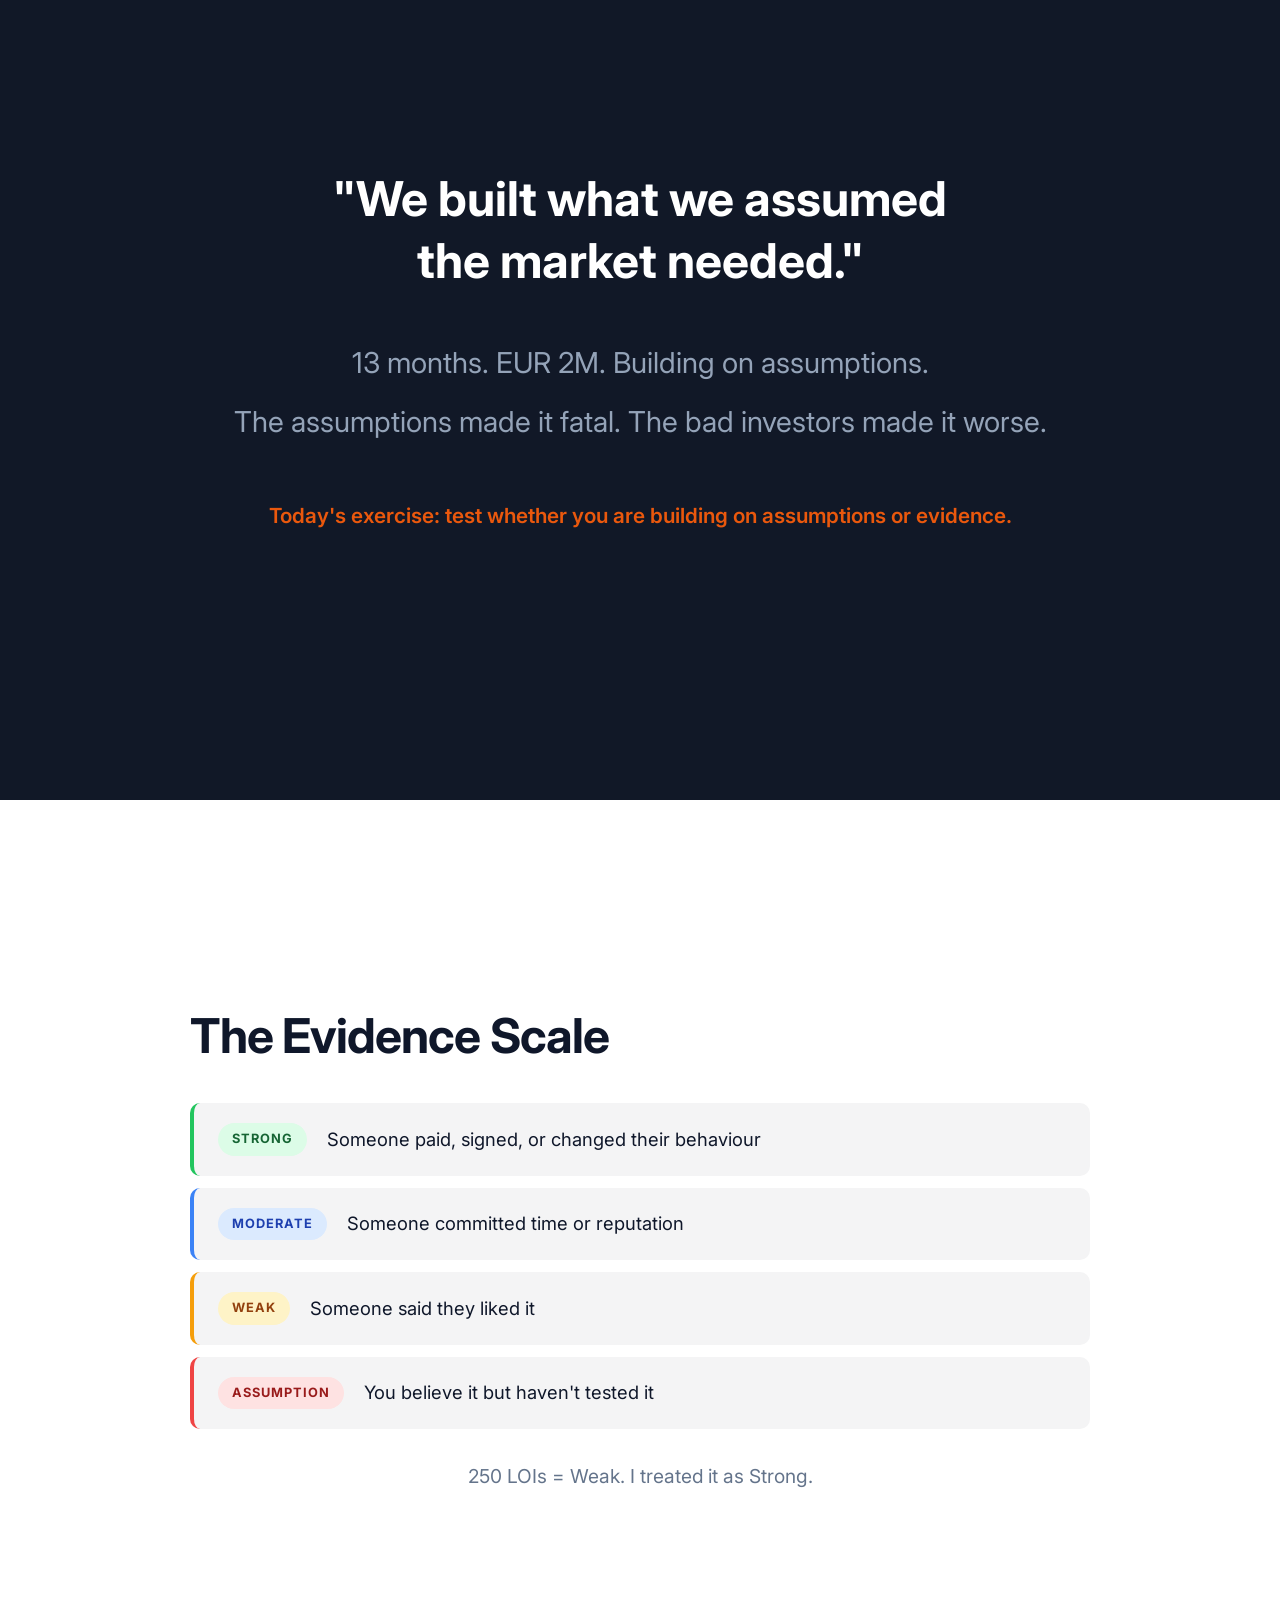
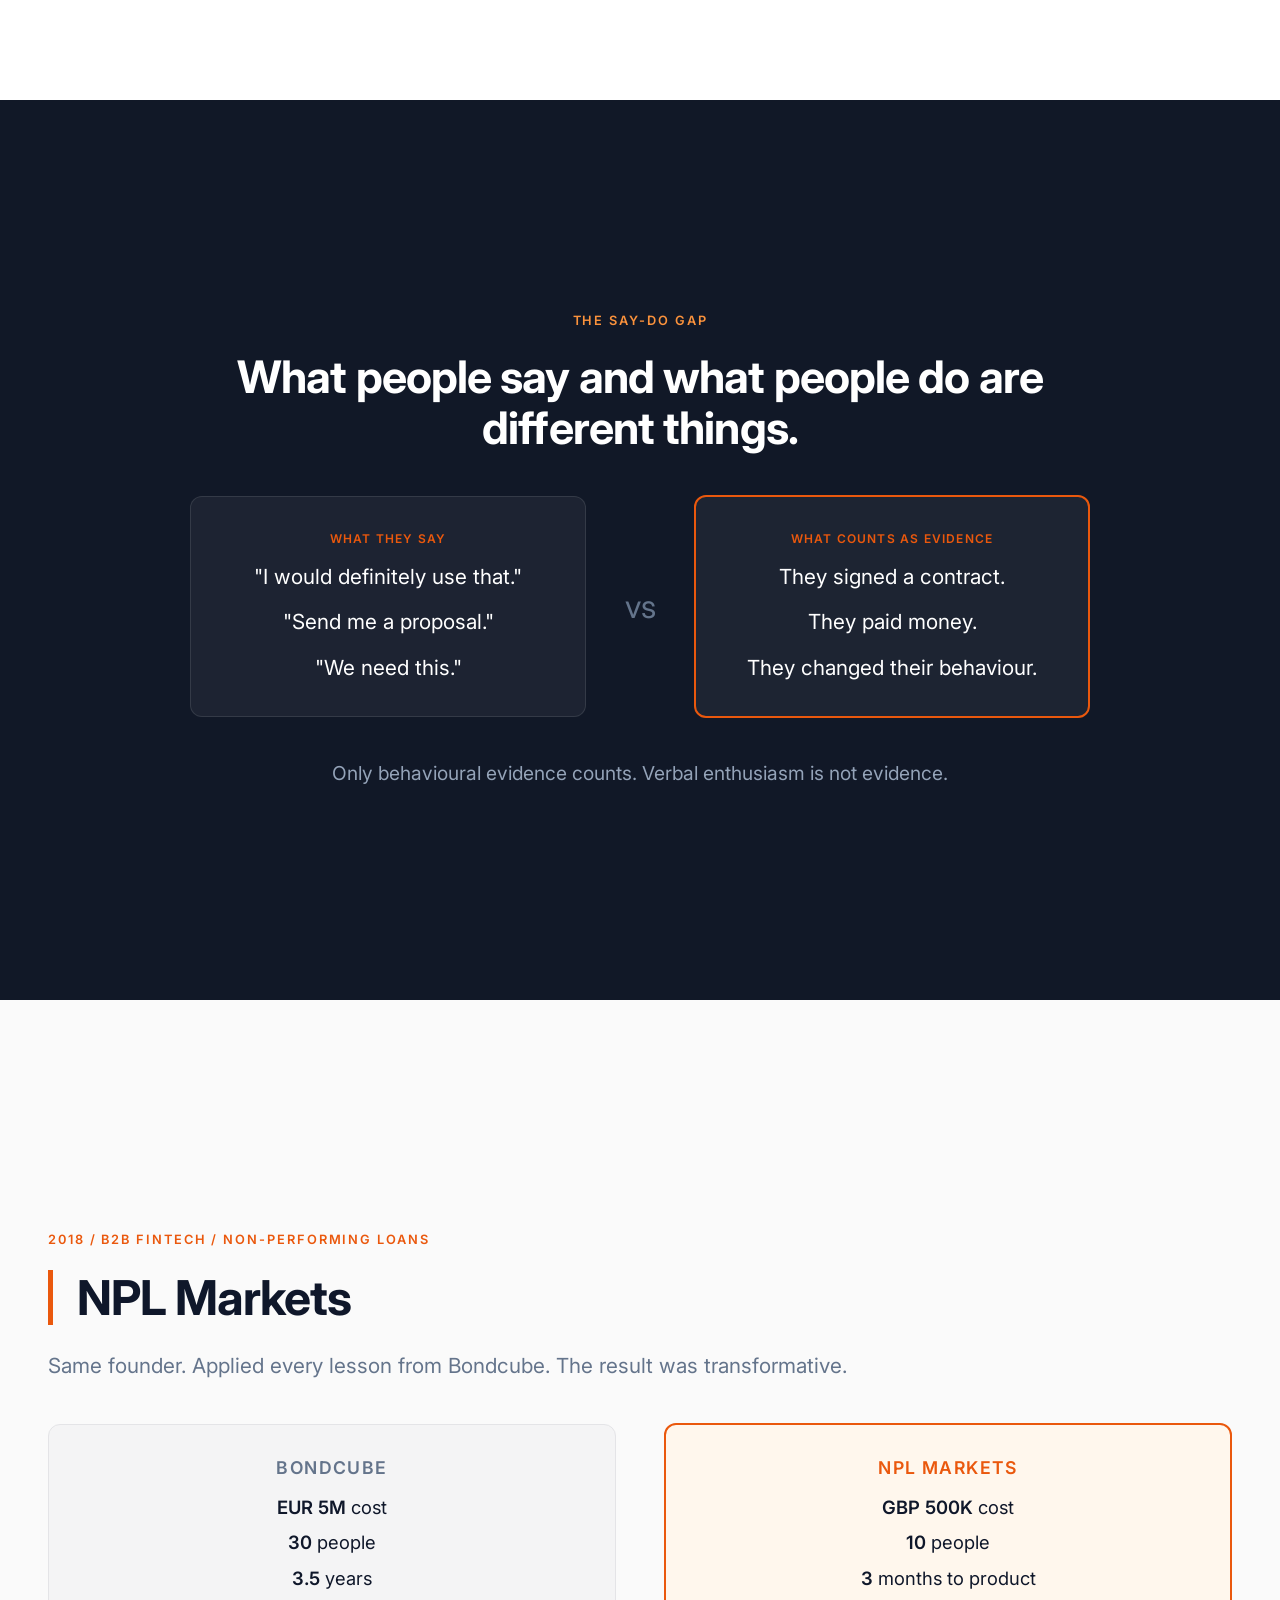
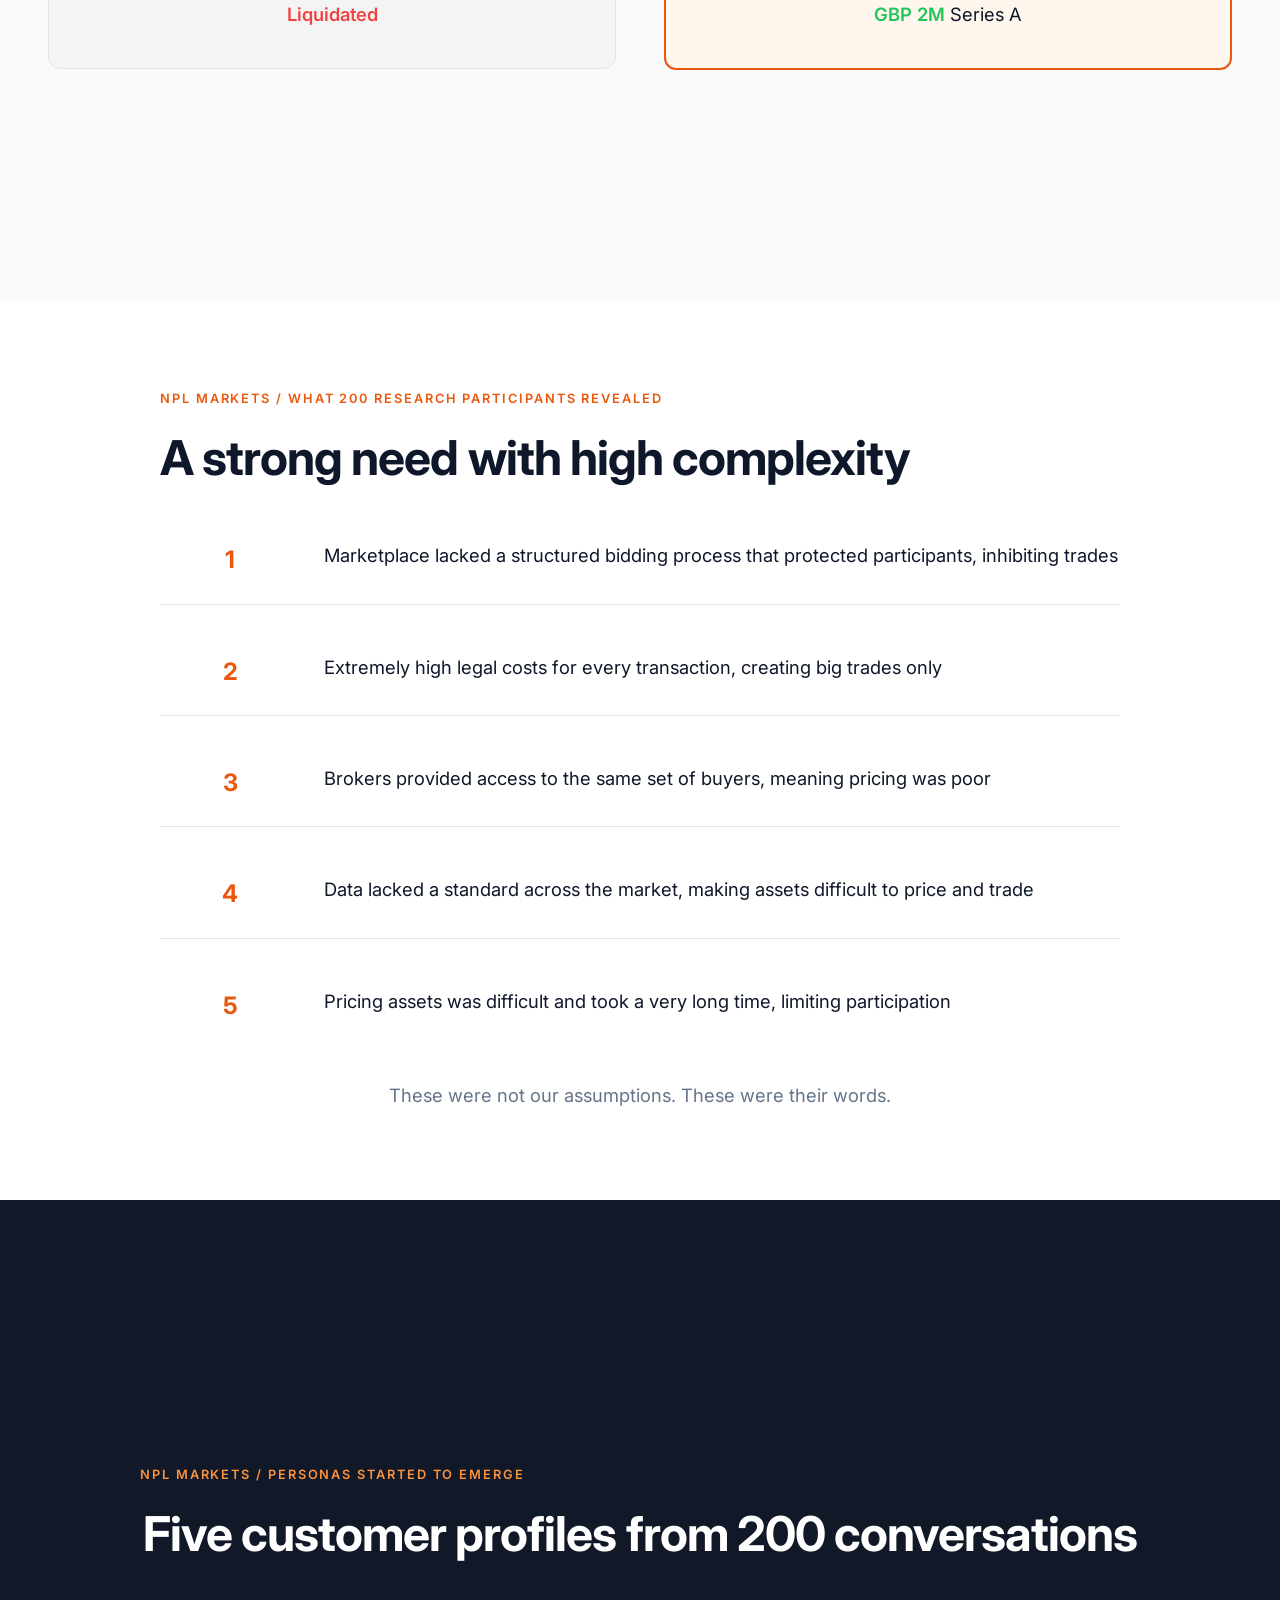
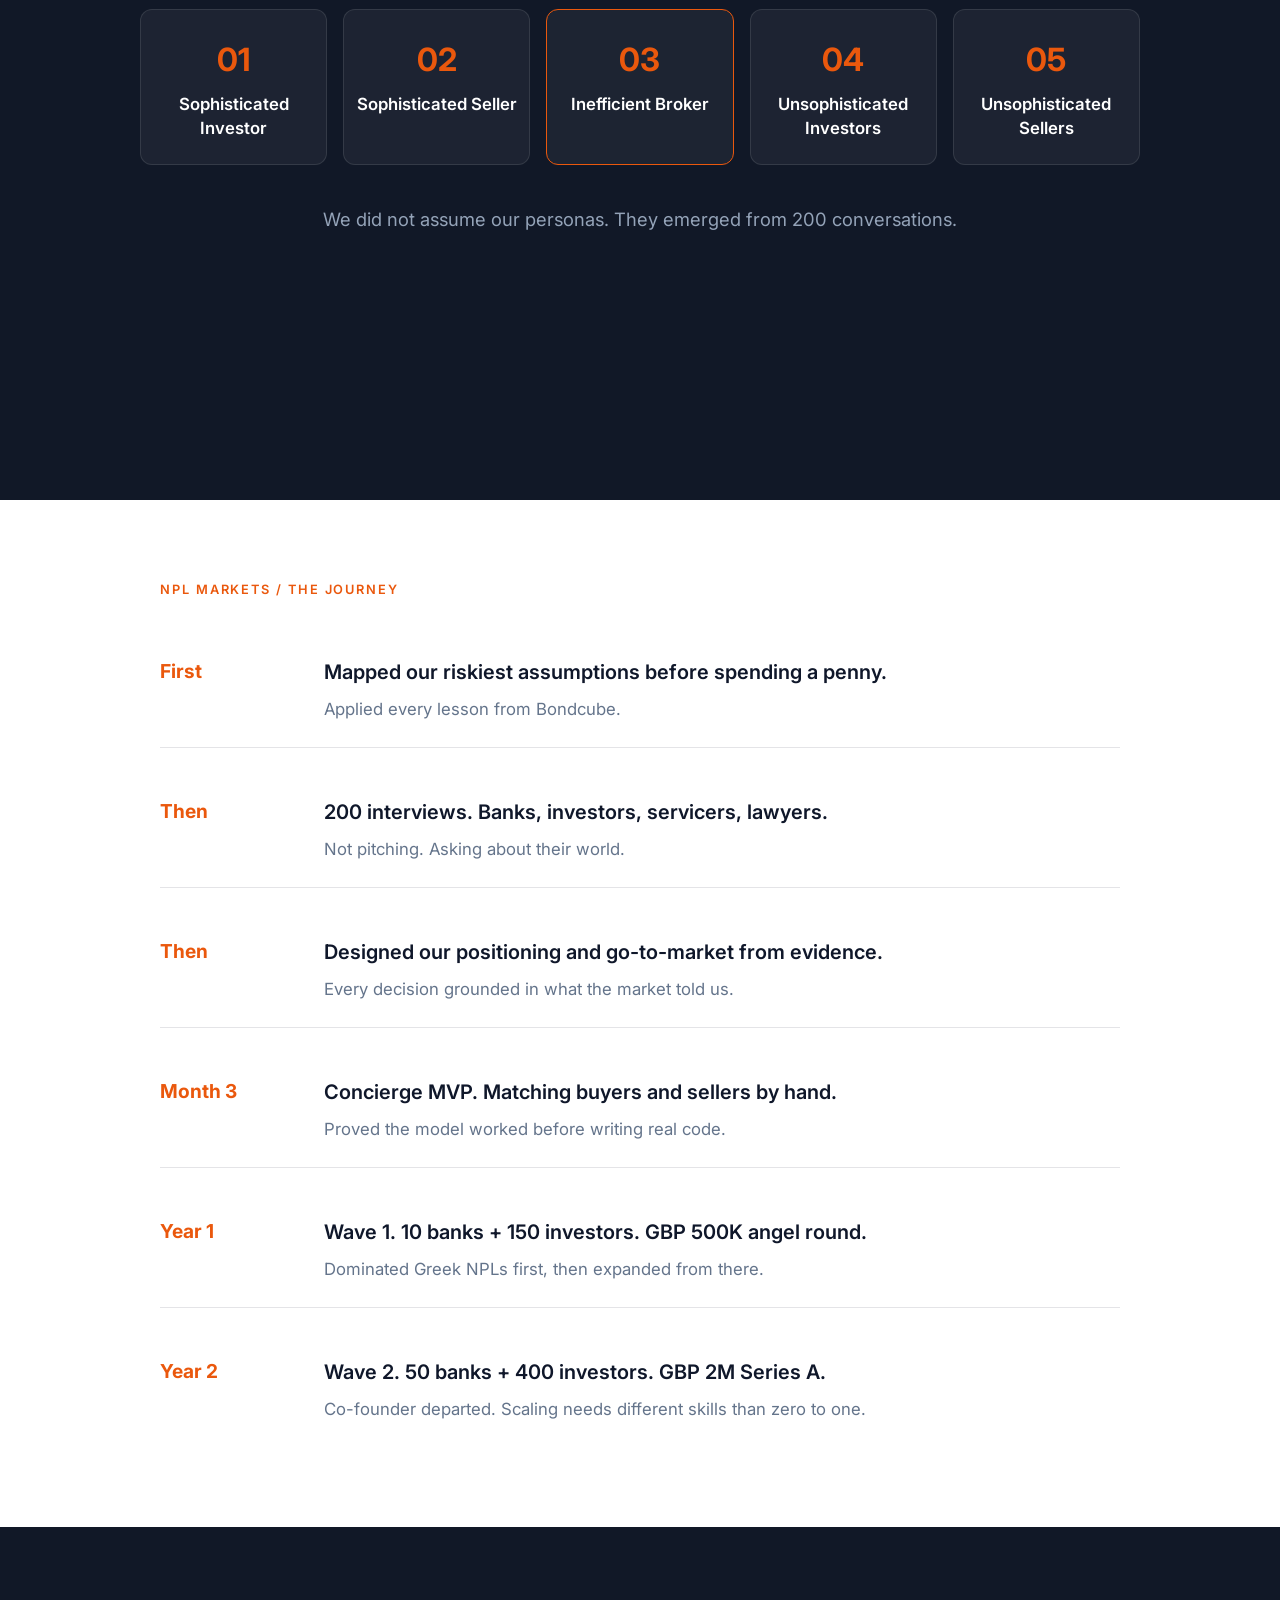
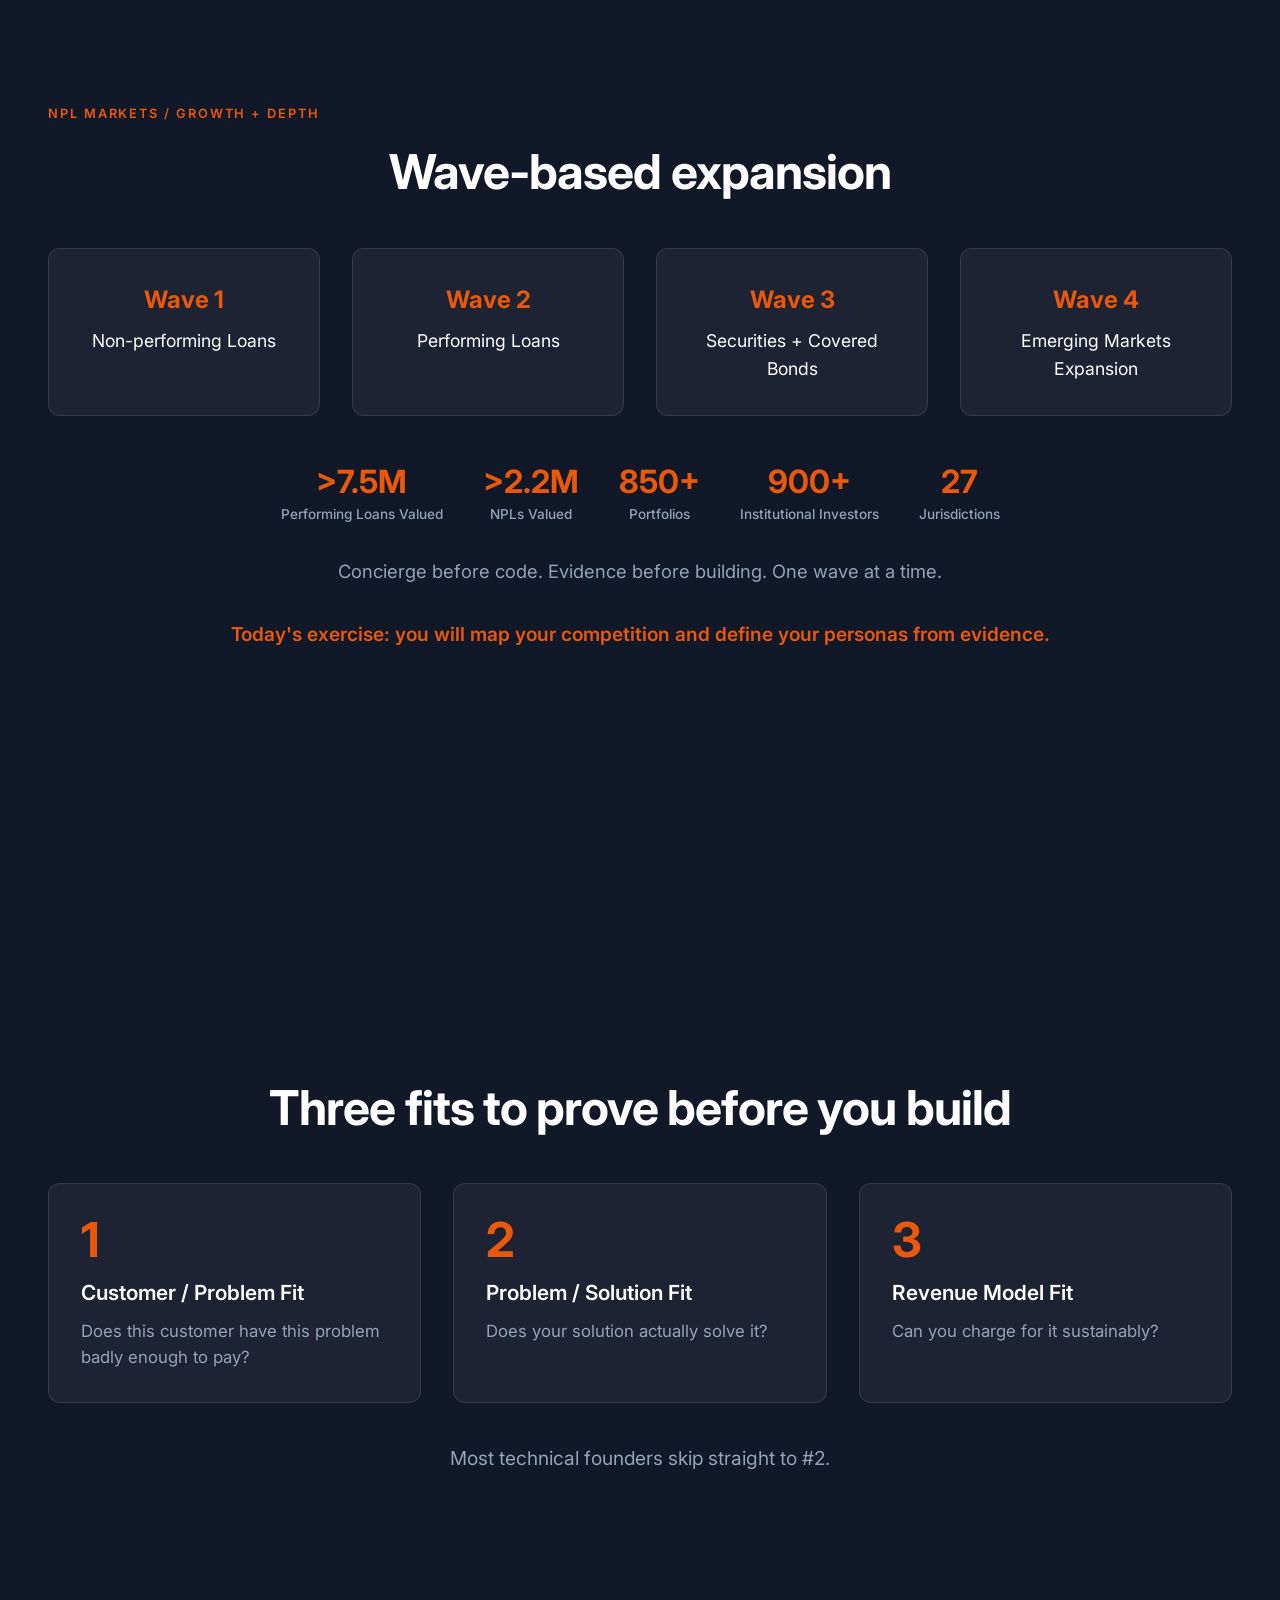
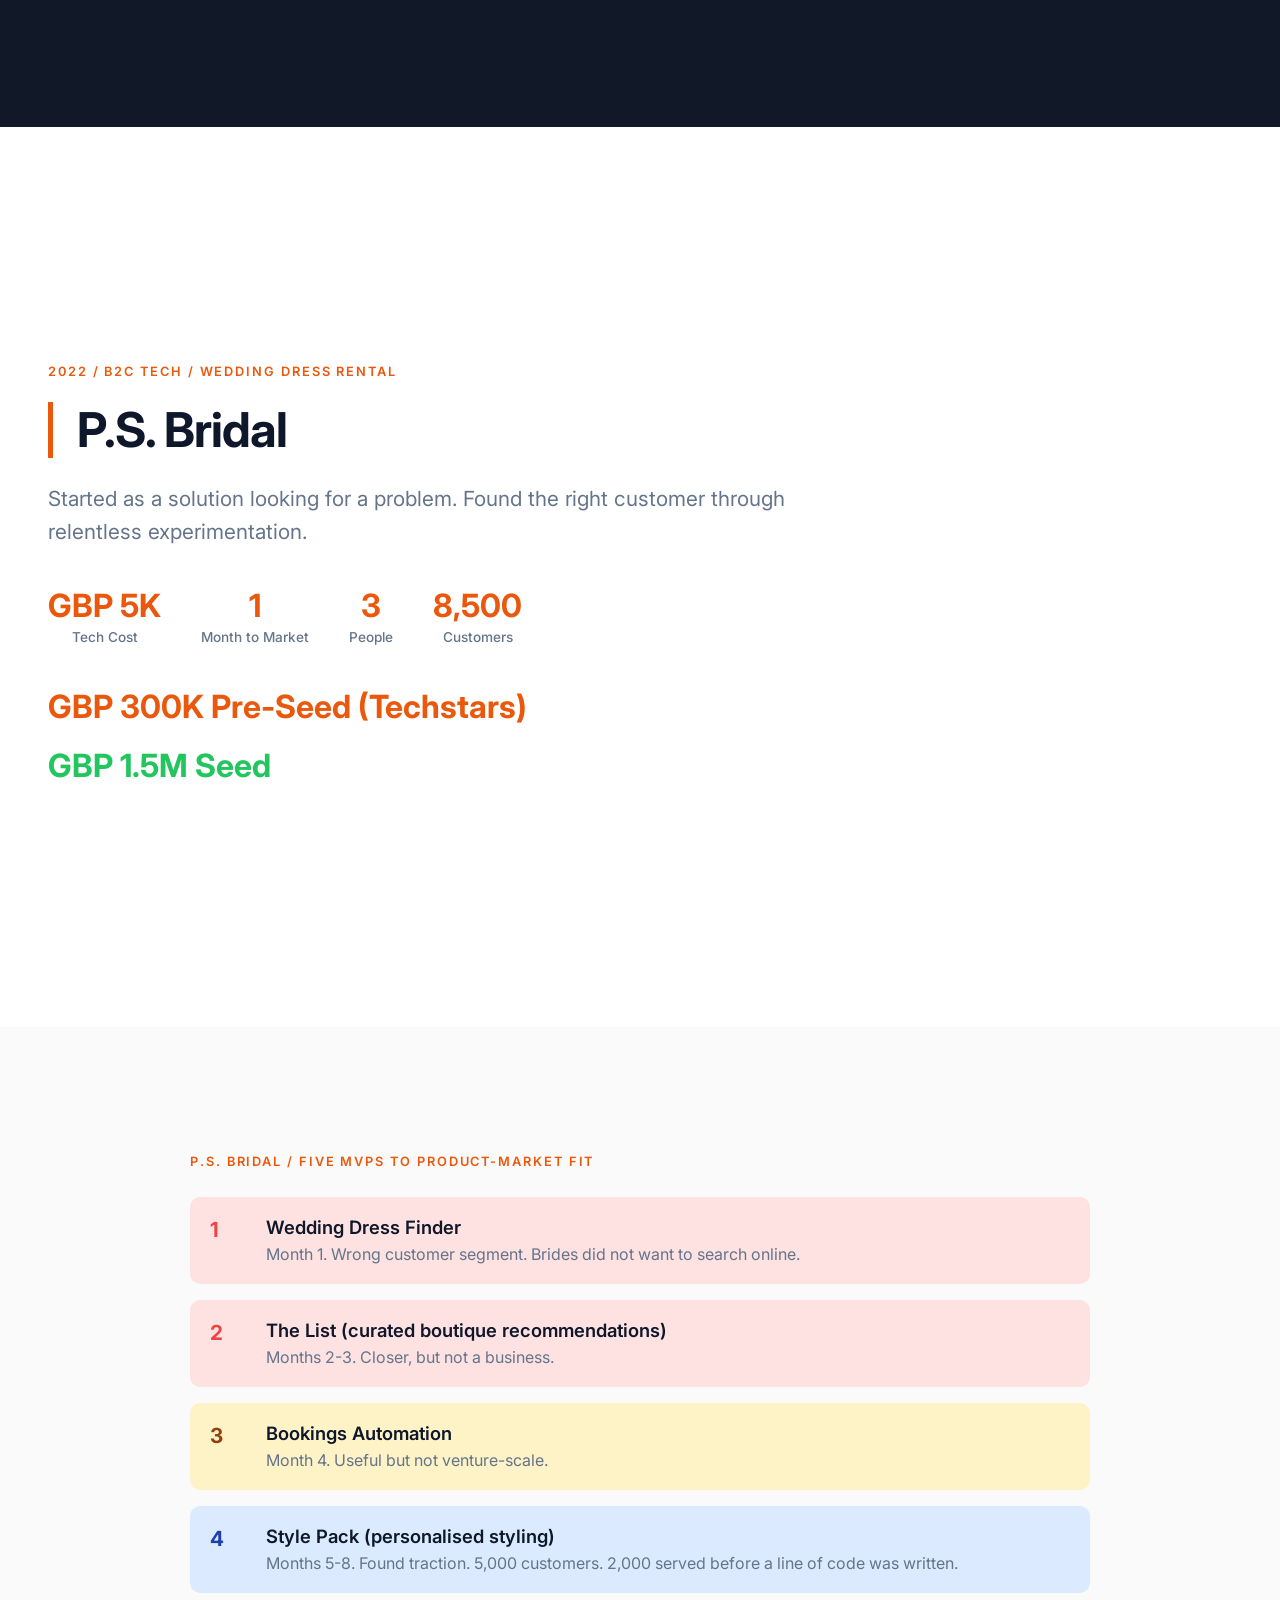
==== commit 4c6b45e2: "fix: reorder P.S. Bridal slides - 5 MVPs first, then customer segments Order is now: Stats → 5 MVPs " ====
--- a/workshop/presentation.html
+++ b/workshop/presentation.html
@@ -836,7 +836,53 @@
   </div>
 </section>
 
-<!-- SLIDE 9a2: P.S. Bridal - Finding the Right Customer -->
+<!-- SLIDE 9b: P.S. Bridal Journey -->
+<section class="slide bg-light" style="background: #FAFAFA;">
+  <div class="slide-inner" style="max-width: 900px;">
+    <div class="eyebrow">P.S. Bridal / Five MVPs to Product-Market Fit</div>
+    <div style="display: grid; gap: 16px; margin-top: 24px;">
+      <div style="display: grid; grid-template-columns: 40px 1fr; gap: 16px; align-items: start; padding: 16px 20px; border-radius: 10px; background: #FEE2E2;">
+        <span style="font-weight: 700; color: #EF4444; font-size: 1.3rem;">1</span>
+        <div>
+          <p style="font-size: 1.15rem; font-weight: 600;">Wedding Dress Finder</p>
+          <p style="color: #64748B; font-size: 1rem;">Month 1. Wrong customer segment. Brides did not want to search online.</p>
+        </div>
+      </div>
+      <div style="display: grid; grid-template-columns: 40px 1fr; gap: 16px; align-items: start; padding: 16px 20px; border-radius: 10px; background: #FEE2E2;">
+        <span style="font-weight: 700; color: #EF4444; font-size: 1.3rem;">2</span>
+        <div>
+          <p style="font-size: 1.15rem; font-weight: 600;">The List (curated boutique recommendations)</p>
+          <p style="color: #64748B; font-size: 1rem;">Months 2-3. Closer, but not a business.</p>
+        </div>
+      </div>
+      <div style="display: grid; grid-template-columns: 40px 1fr; gap: 16px; align-items: start; padding: 16px 20px; border-radius: 10px; background: #FEF3C7;">
+        <span style="font-weight: 700; color: #92400E; font-size: 1.3rem;">3</span>
+        <div>
+          <p style="font-size: 1.15rem; font-weight: 600;">Bookings Automation</p>
+          <p style="color: #64748B; font-size: 1rem;">Month 4. Useful but not venture-scale.</p>
+        </div>
+      </div>
+      <div style="display: grid; grid-template-columns: 40px 1fr; gap: 16px; align-items: start; padding: 16px 20px; border-radius: 10px; background: #DBEAFE;">
+        <span style="font-weight: 700; color: #1E40AF; font-size: 1.3rem;">4</span>
+        <div>
+          <p style="font-size: 1.15rem; font-weight: 600;">Style Pack (personalised styling)</p>
+          <p style="color: #64748B; font-size: 1rem;">Months 5-8. Found traction. 5,000 customers. 2,000 served before a line of code was written.</p>
+        </div>
+      </div>
+      <div style="display: grid; grid-template-columns: 40px 1fr; gap: 16px; align-items: start; padding: 16px 20px; border-radius: 10px; background: #DCFCE7;">
+        <span style="font-weight: 700; color: #166534; font-size: 1.3rem;">5</span>
+        <div>
+          <p style="font-size: 1.15rem; font-weight: 600;">Rental Marketplace. The real business.</p>
+          <p style="color: #64748B; font-size: 1rem;">Months 9-12. 8,500+ customers. GBP 300K pre-seed with Techstars. Then GBP 1.5M seed.</p>
+        </div>
+      </div>
+    </div>
+    <p style="margin-top: 24px; font-size: 1.15rem; color: #64748B; text-align: center;">12 months of experiments. The first idea is almost never the right one.</p>
+    <p style="margin-top: 16px; font-size: 1.4rem; font-weight: 700; color: #EA580D; text-align: center;">10,000 annual customers. Then the GBP 1.5M seed.</p>
+  </div>
+</section>
+
+<!-- SLIDE 9b2: P.S. Bridal - Finding the Right Customer -->
 <section class="slide bg-dark">
   <div class="slide-inner" style="max-width: 1000px;">
     <div class="eyebrow" style="color: #FB923C;">P.S. Bridal / Finding the Right Customer</div>
@@ -856,52 +902,6 @@
       </div>
     </div>
     <p style="text-align: center; margin-top: 40px; font-size: 1.15rem; color: #94A3B8;">We tested all three. The brides became the business. The boutiques became a channel.</p>
-  </div>
-</section>
-
-<!-- SLIDE 9b: P.S. Bridal Journey -->
-<section class="slide bg-light" style="background: #FAFAFA;">
-  <div class="slide-inner" style="max-width: 900px;">
-    <div class="eyebrow">P.S. Bridal / Five MVPs to Product-Market Fit</div>
-    <div style="display: grid; gap: 16px; margin-top: 24px;">
-      <div style="display: grid; grid-template-columns: 40px 1fr; gap: 16px; align-items: start; padding: 16px 20px; border-radius: 10px; background: #FEE2E2;">
-        <span style="font-weight: 700; color: #EF4444; font-size: 1.3rem;">1</span>
-        <div>
-          <p style="font-size: 1.15rem; font-weight: 600;">Wedding Dress Finder</p>
-          <p style="color: #64748B; font-size: 1rem;">Month 1. Wrong customer segment. Brides did not want to search online.</p>
-        </div>
-      </div>
-      <div style="display: grid; grid-template-columns: 40px 1fr; gap: 16px; align-items: start; padding: 16px 20px; border-radius: 10px; background: #FEE2E2;">
-        <span style="font-weight: 700; color: #EF4444; font-size: 1.3rem;">2</span>
-        <div>
-          <p style="font-size: 1.15rem; font-weight: 600;">The List (curated boutique recommendations)</p>
-          <p style="color: #64748B; font-size: 1rem;">Months 2-3. Closer, but not a business.</p>
-        </div>
-      </div>
-      <div style="display: grid; grid-template-columns: 40px 1fr; gap: 16px; align-items: start; padding: 16px 20px; border-radius: 10px; background: #FEF3C7;">
-        <span style="font-weight: 700; color: #92400E; font-size: 1.3rem;">3</span>
-        <div>
-          <p style="font-size: 1.15rem; font-weight: 600;">Bookings Automation</p>
-          <p style="color: #64748B; font-size: 1rem;">Month 4. Useful but not venture-scale.</p>
-        </div>
-      </div>
-      <div style="display: grid; grid-template-columns: 40px 1fr; gap: 16px; align-items: start; padding: 16px 20px; border-radius: 10px; background: #DBEAFE;">
-        <span style="font-weight: 700; color: #1E40AF; font-size: 1.3rem;">4</span>
-        <div>
-          <p style="font-size: 1.15rem; font-weight: 600;">Style Pack (personalised styling)</p>
-          <p style="color: #64748B; font-size: 1rem;">Months 5-8. Found traction. 5,000 customers. 2,000 served before a line of code was written.</p>
-        </div>
-      </div>
-      <div style="display: grid; grid-template-columns: 40px 1fr; gap: 16px; align-items: start; padding: 16px 20px; border-radius: 10px; background: #DCFCE7;">
-        <span style="font-weight: 700; color: #166534; font-size: 1.3rem;">5</span>
-        <div>
-          <p style="font-size: 1.15rem; font-weight: 600;">Rental Marketplace. The real business.</p>
-          <p style="color: #64748B; font-size: 1rem;">Months 9-12. 8,500+ customers. GBP 300K pre-seed with Techstars. Then GBP 1.5M seed.</p>
-        </div>
-      </div>
-    </div>
-    <p style="margin-top: 24px; font-size: 1.15rem; color: #64748B; text-align: center;">12 months of experiments. The first idea is almost never the right one.</p>
-    <p style="margin-top: 16px; font-size: 1.4rem; font-weight: 700; color: #EA580D; text-align: center;">10,000 annual customers. Then the GBP 1.5M seed.</p>
   </div>
 </section>
 
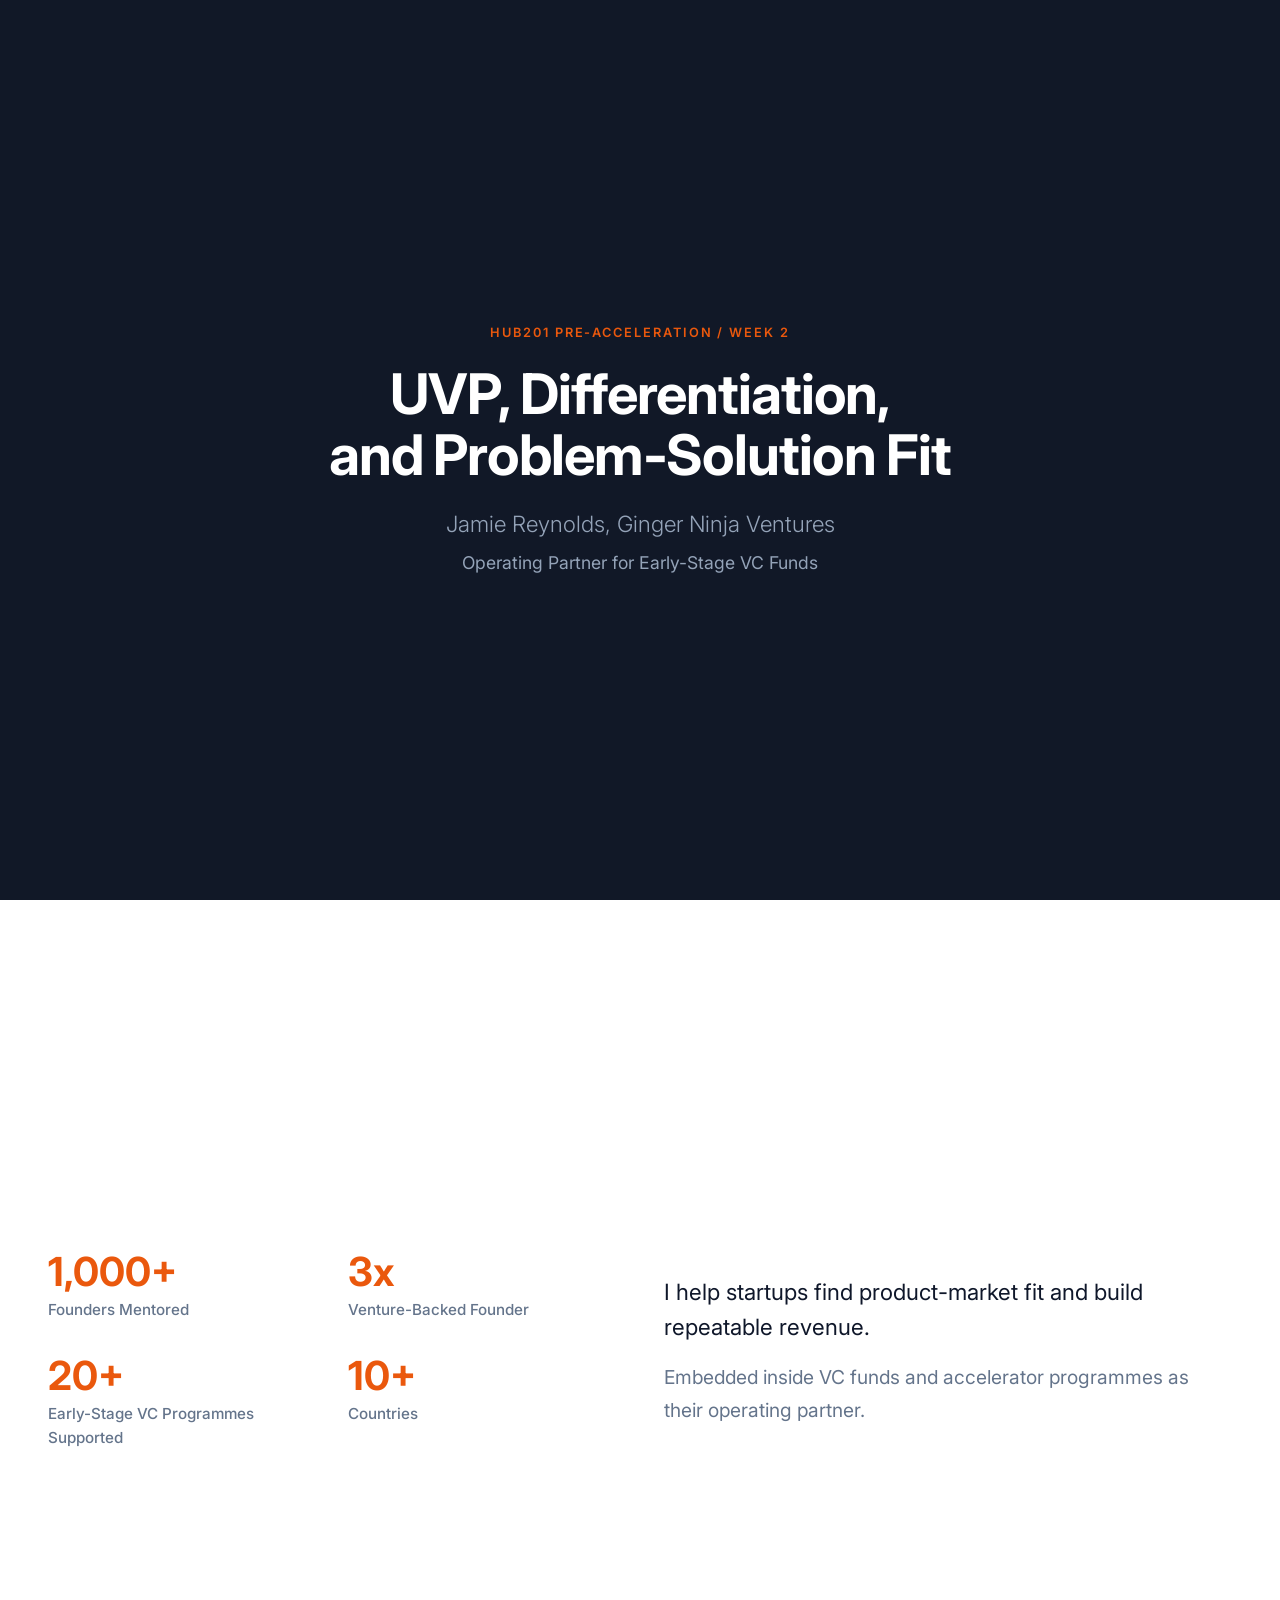
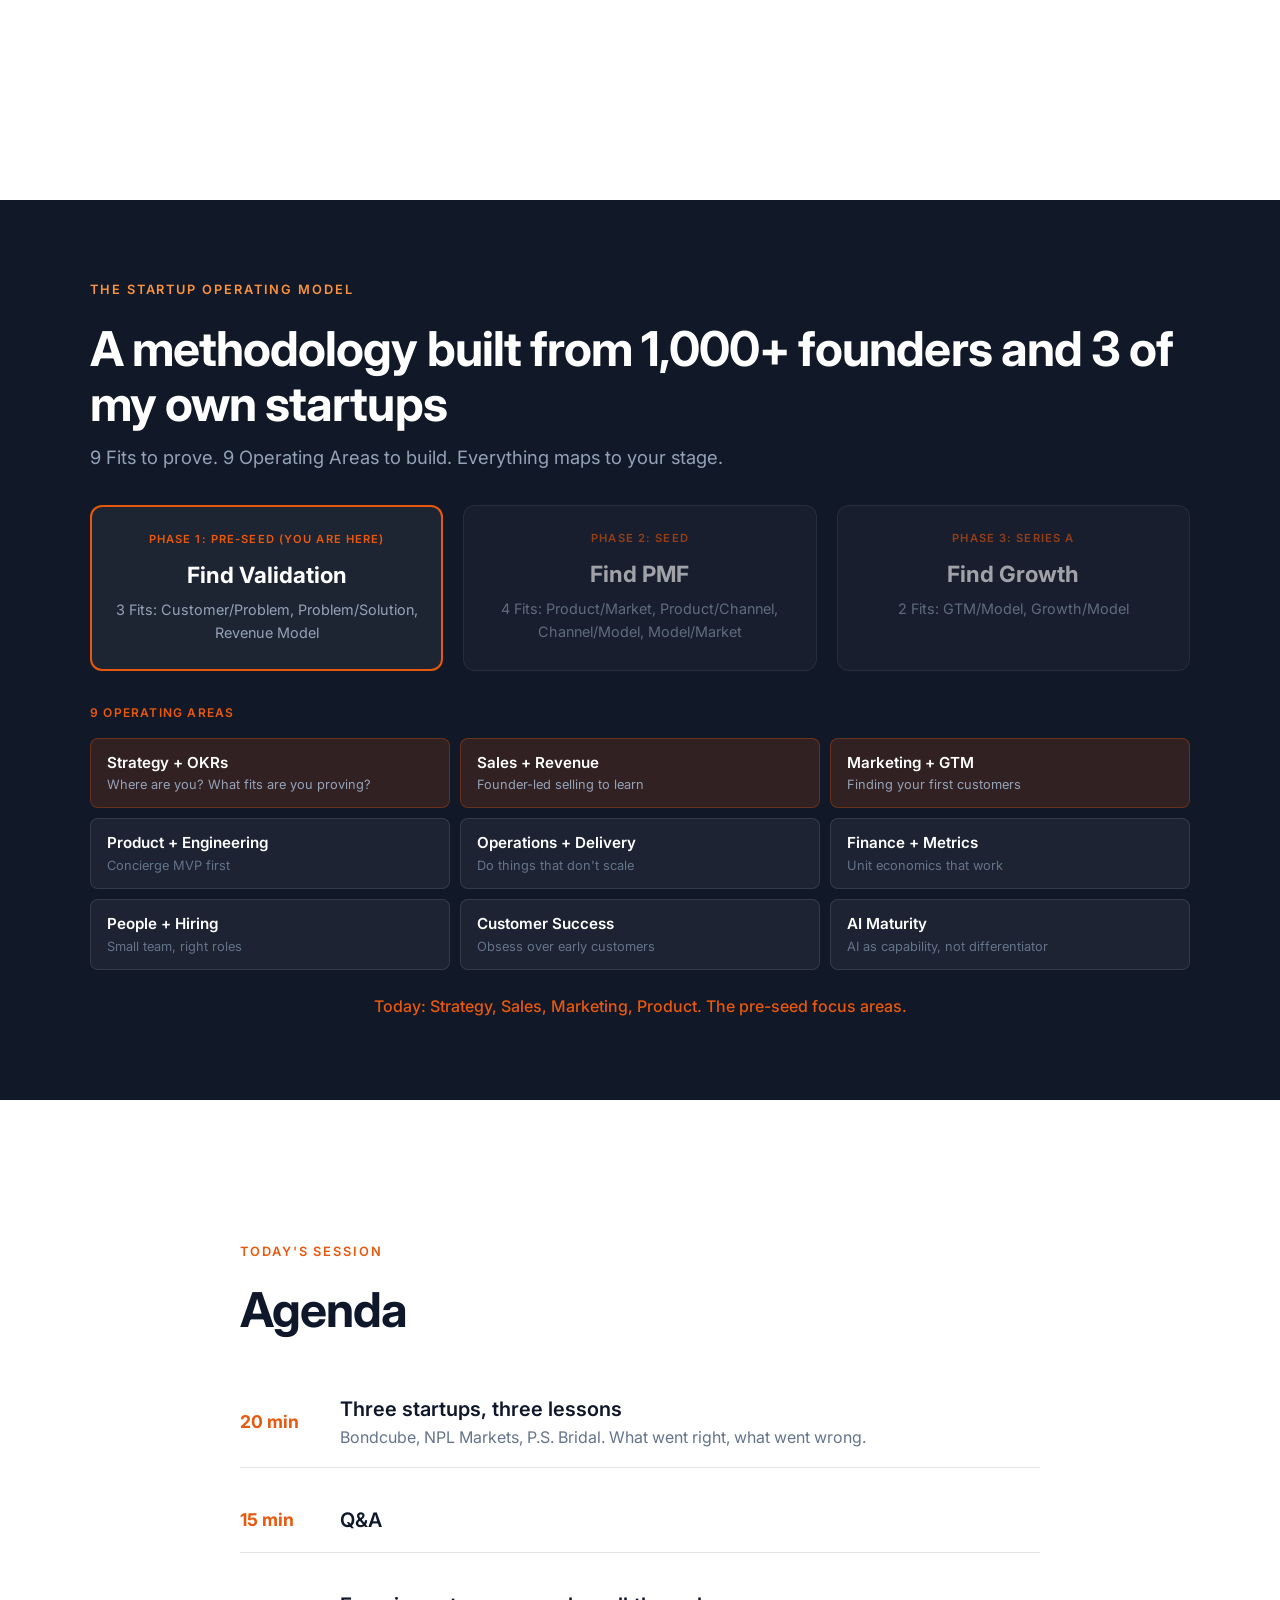
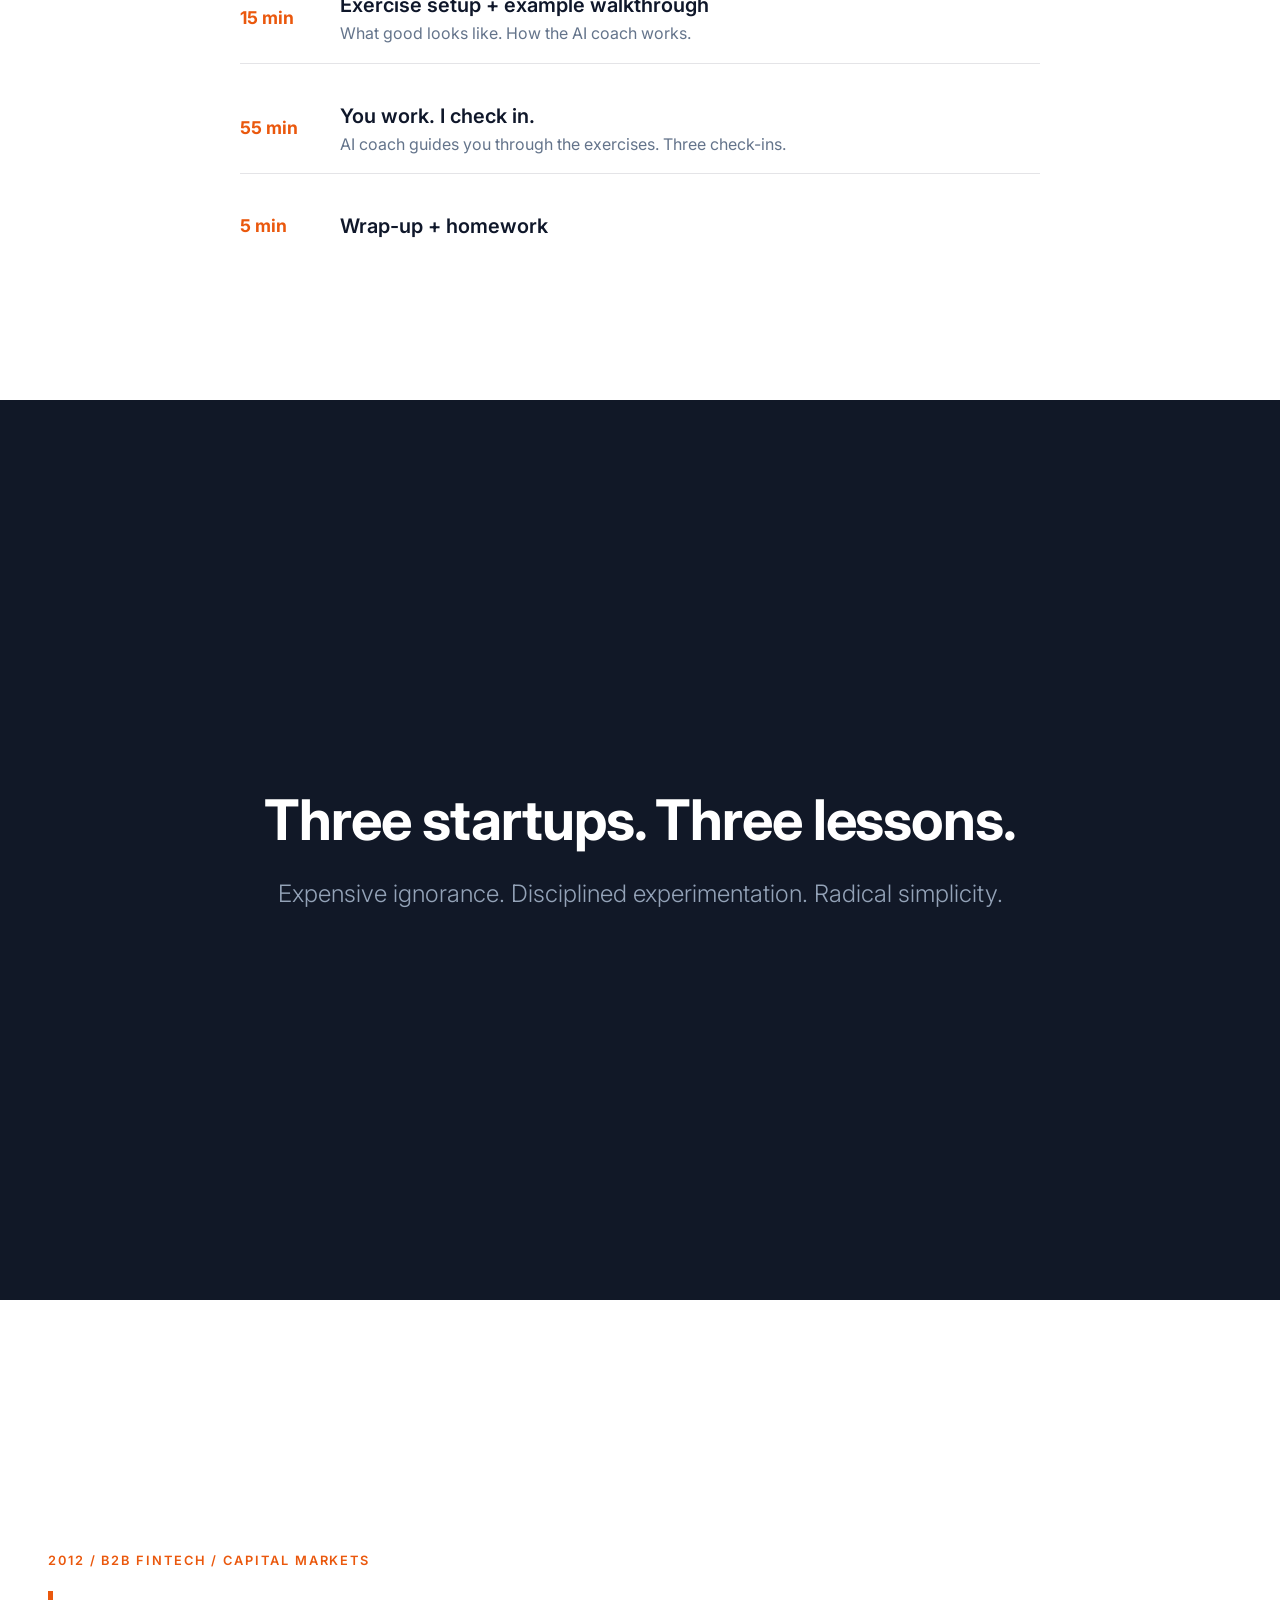
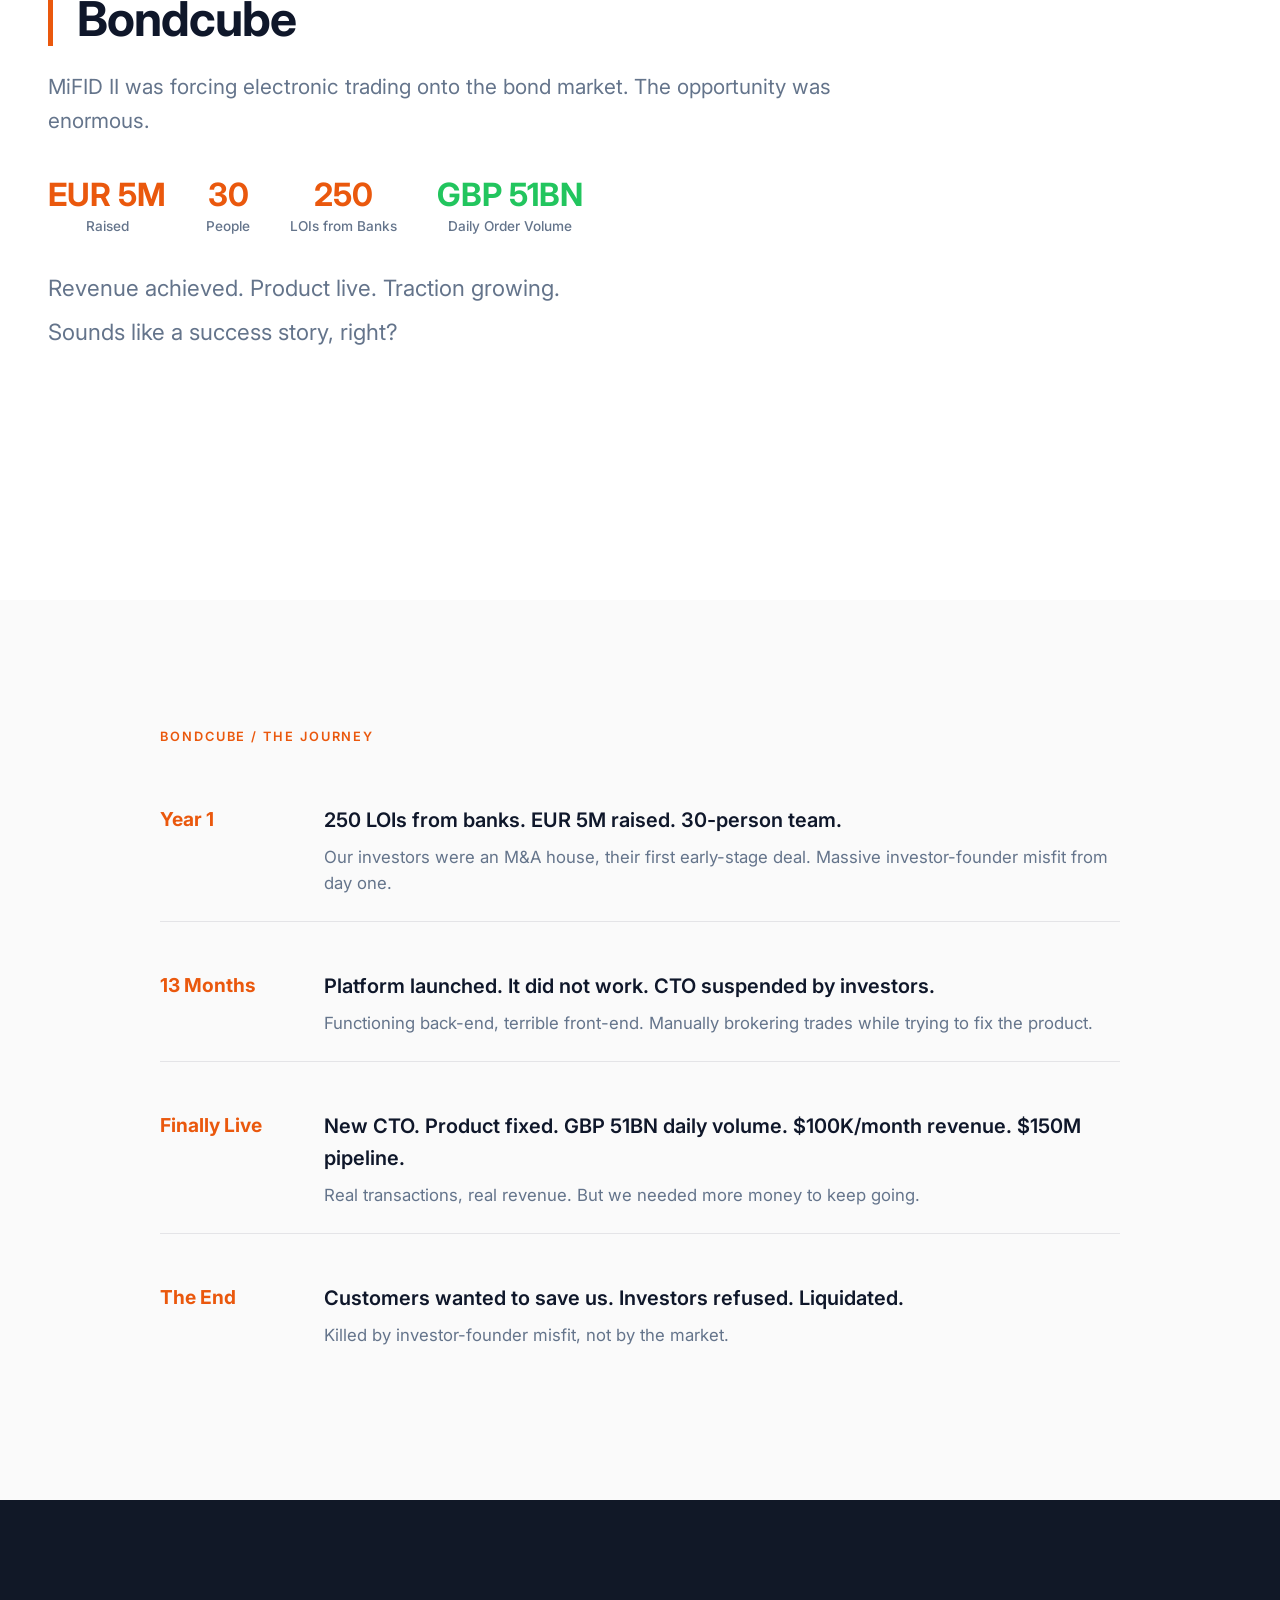
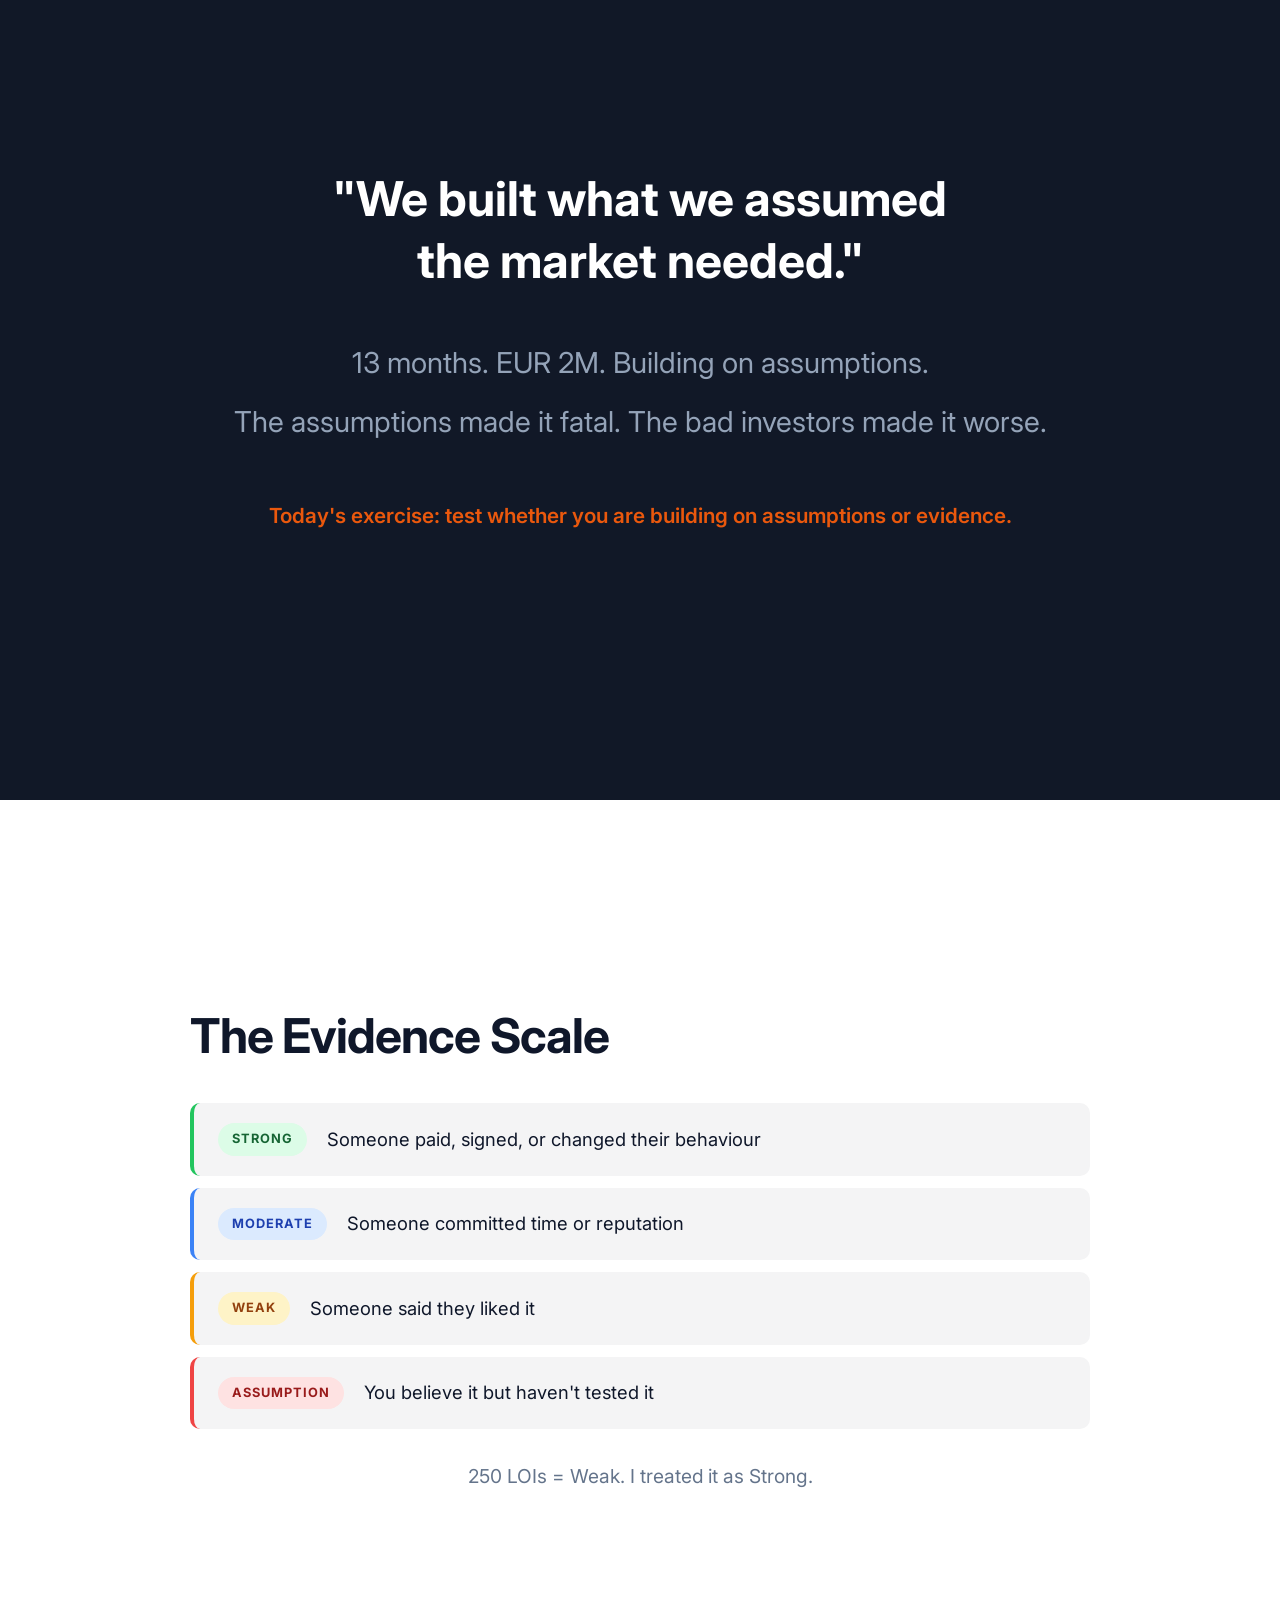
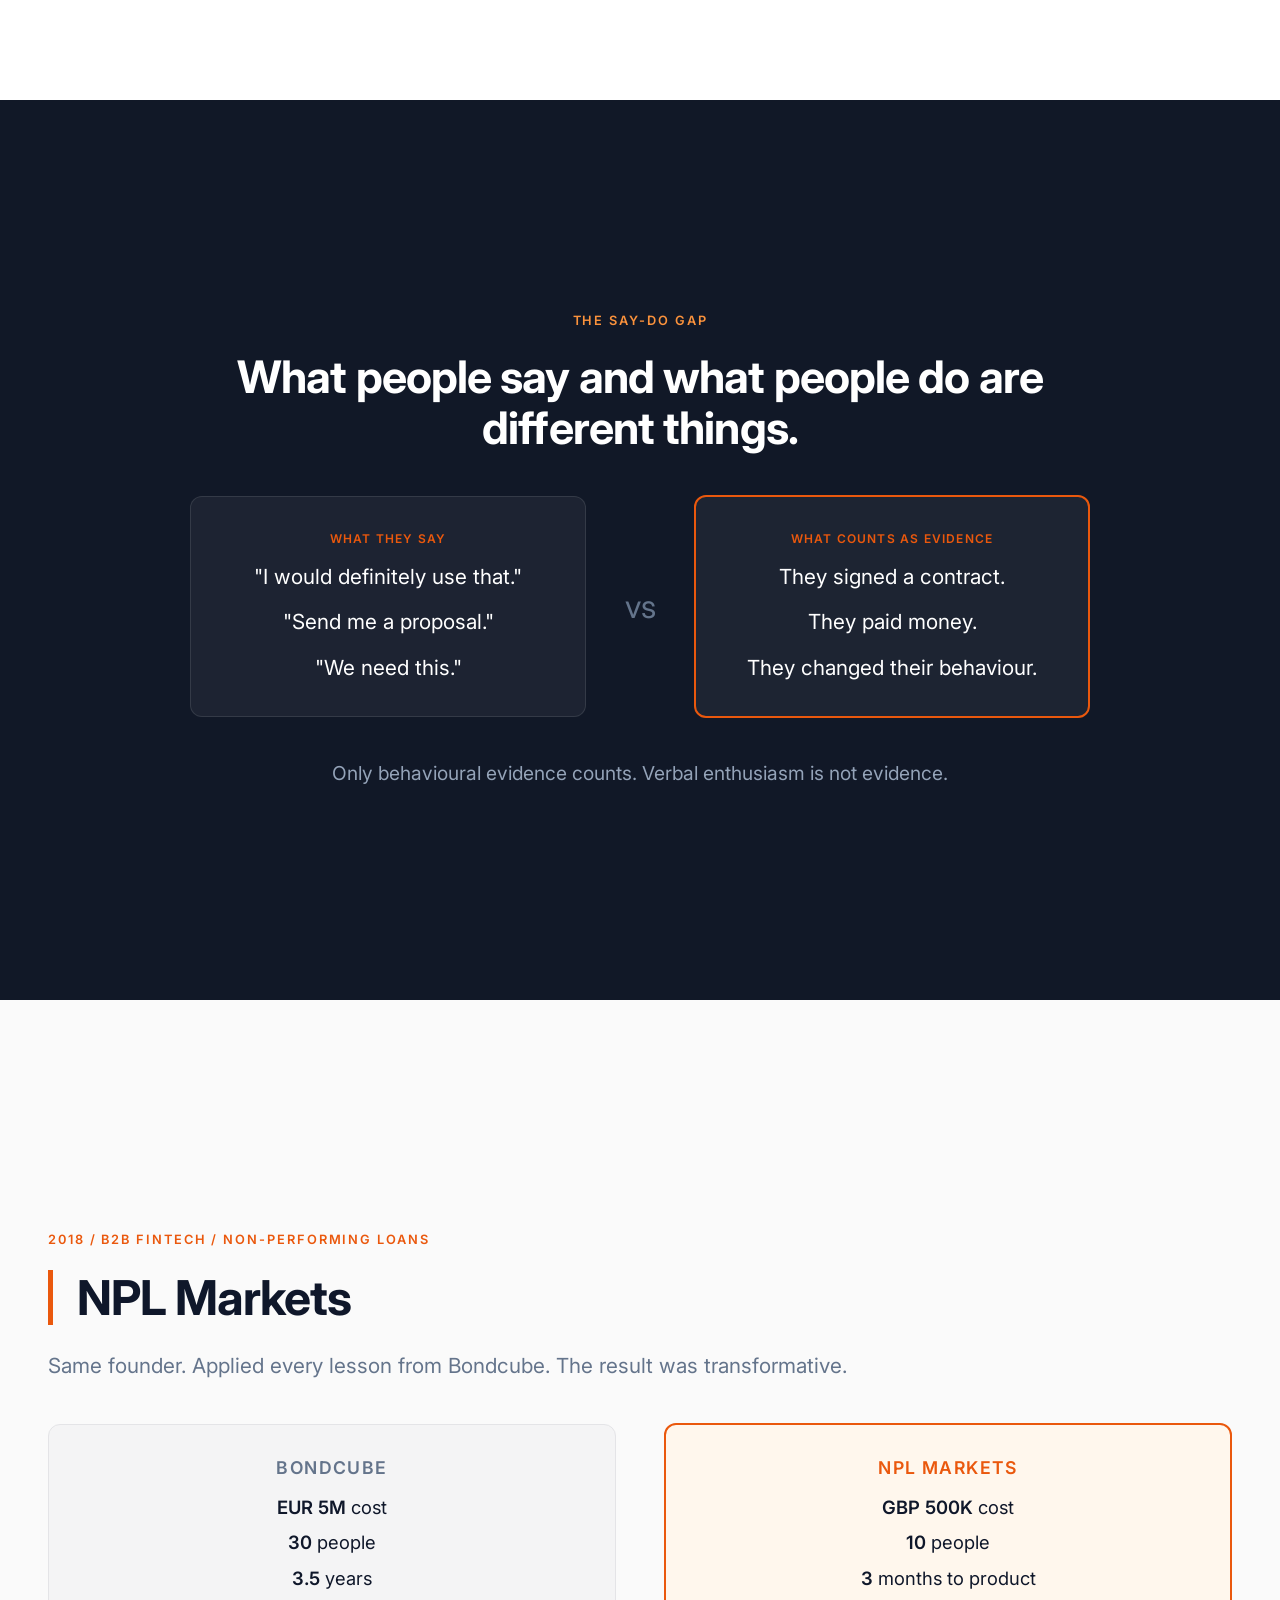
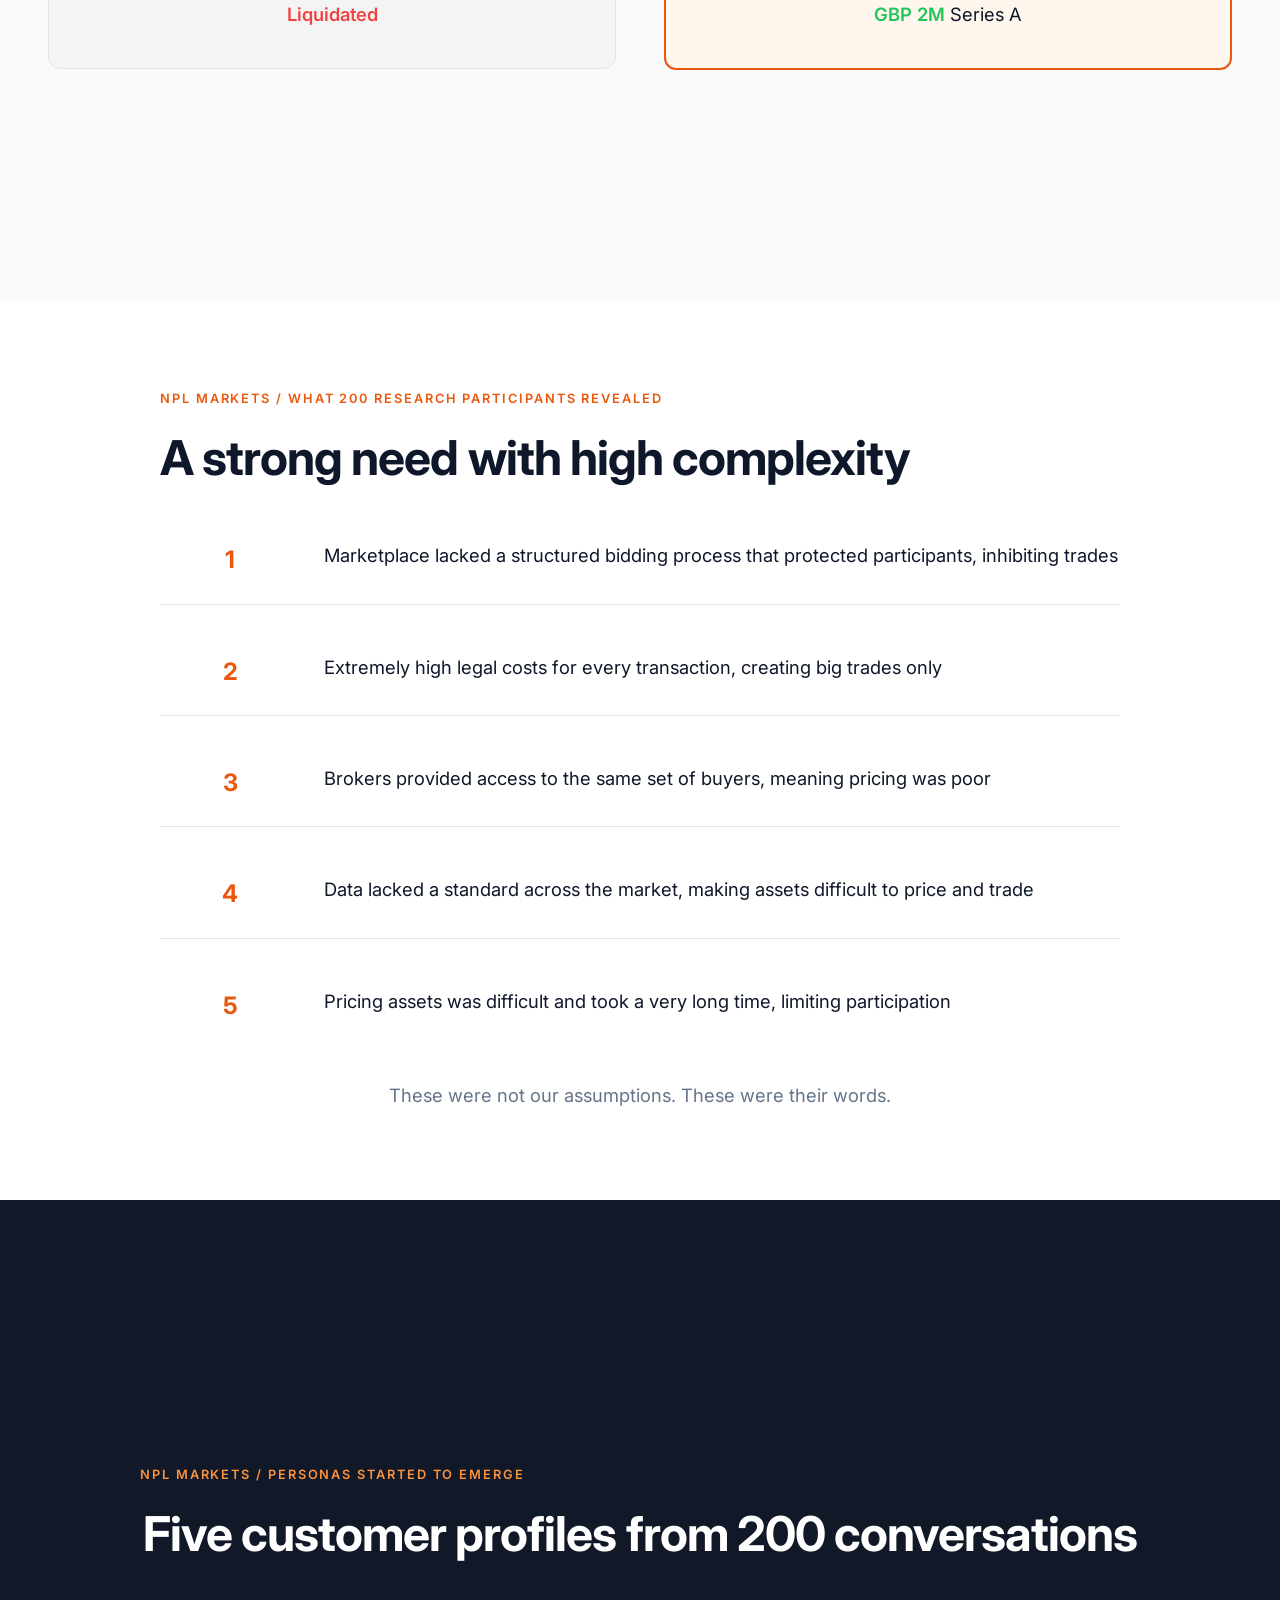
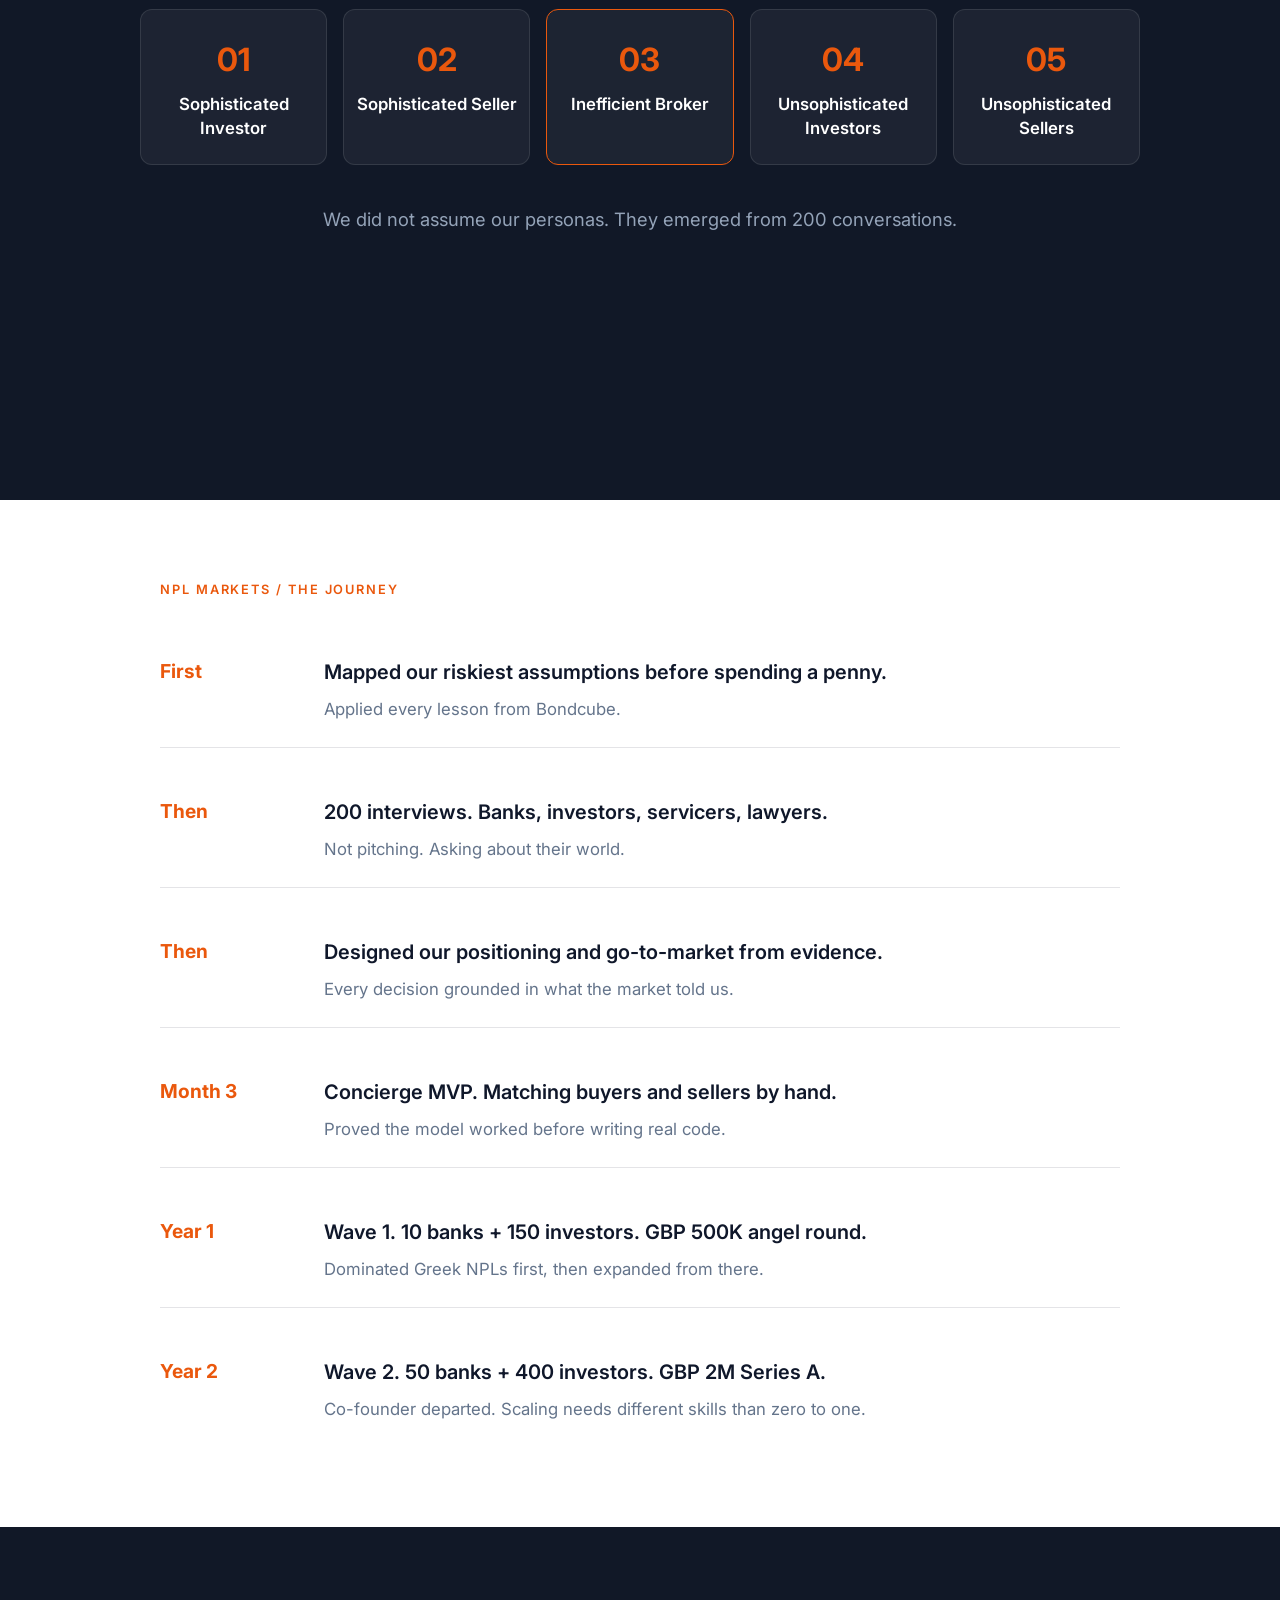
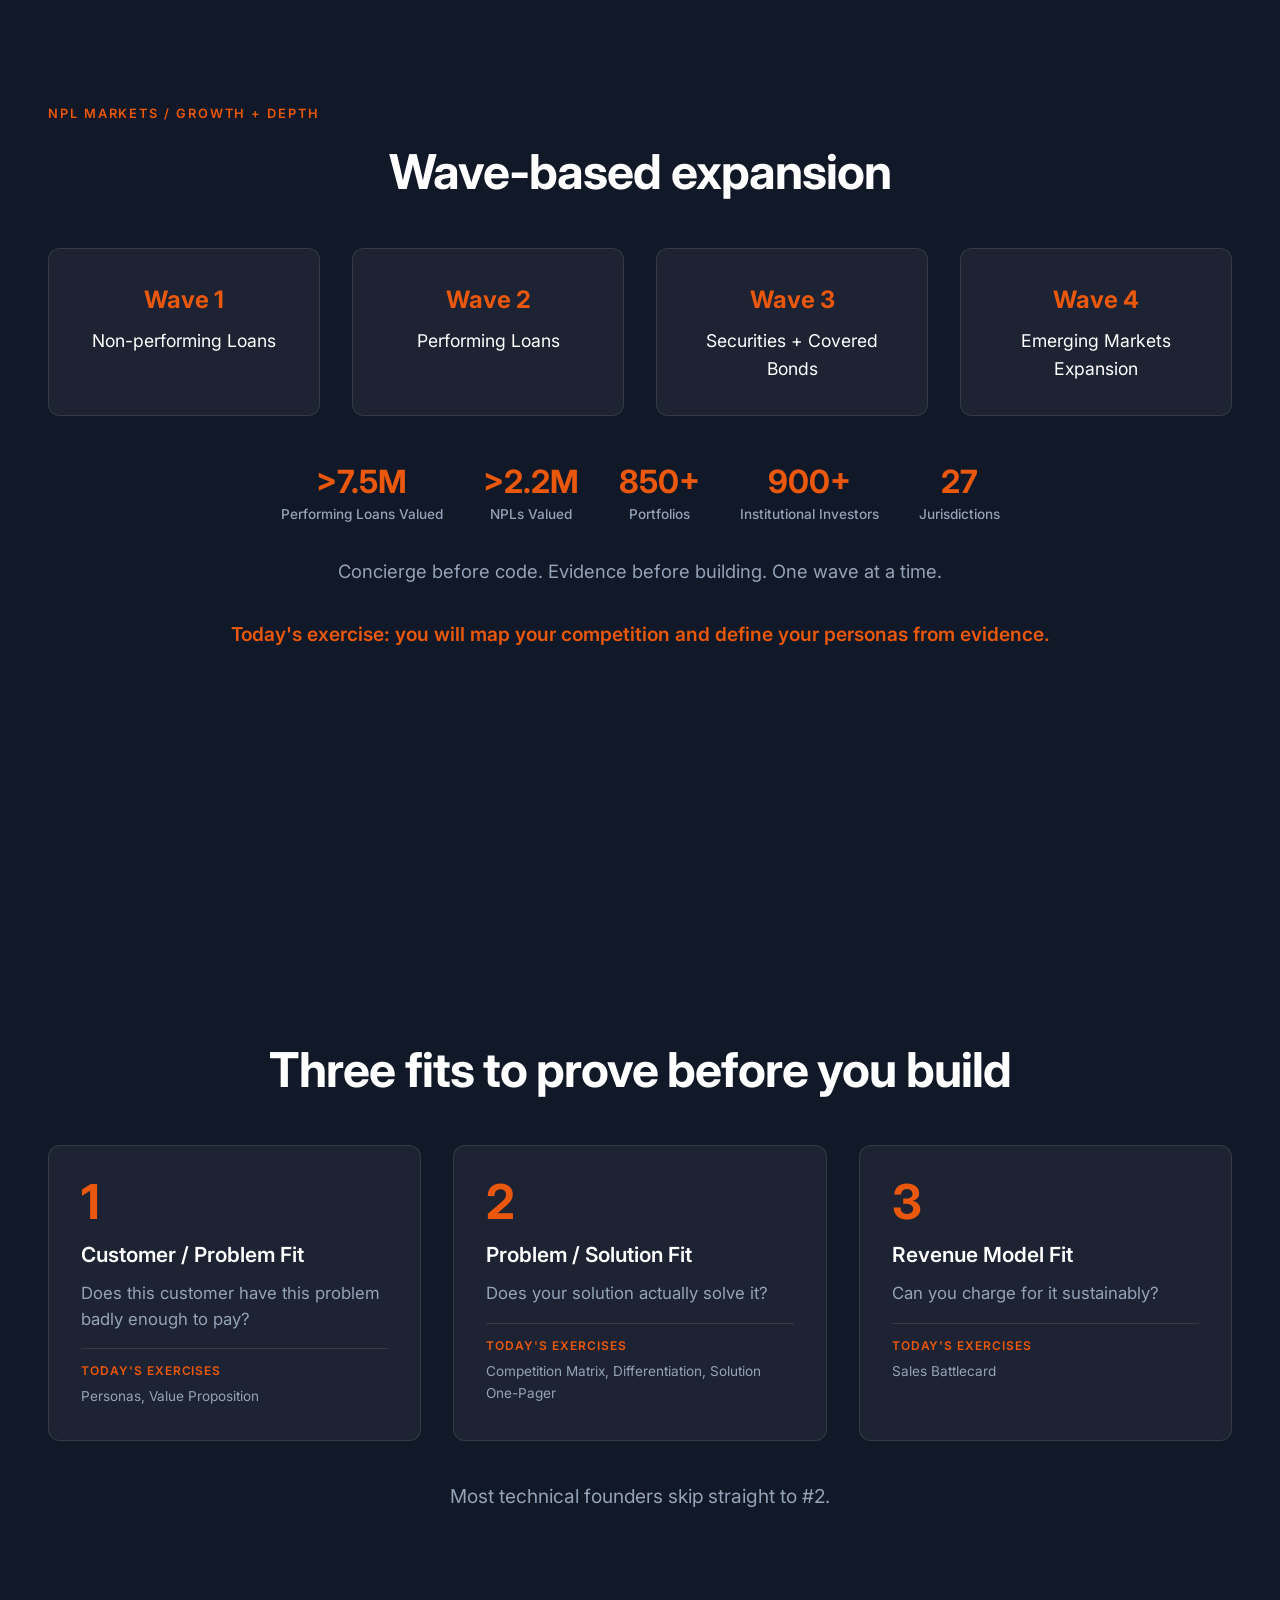
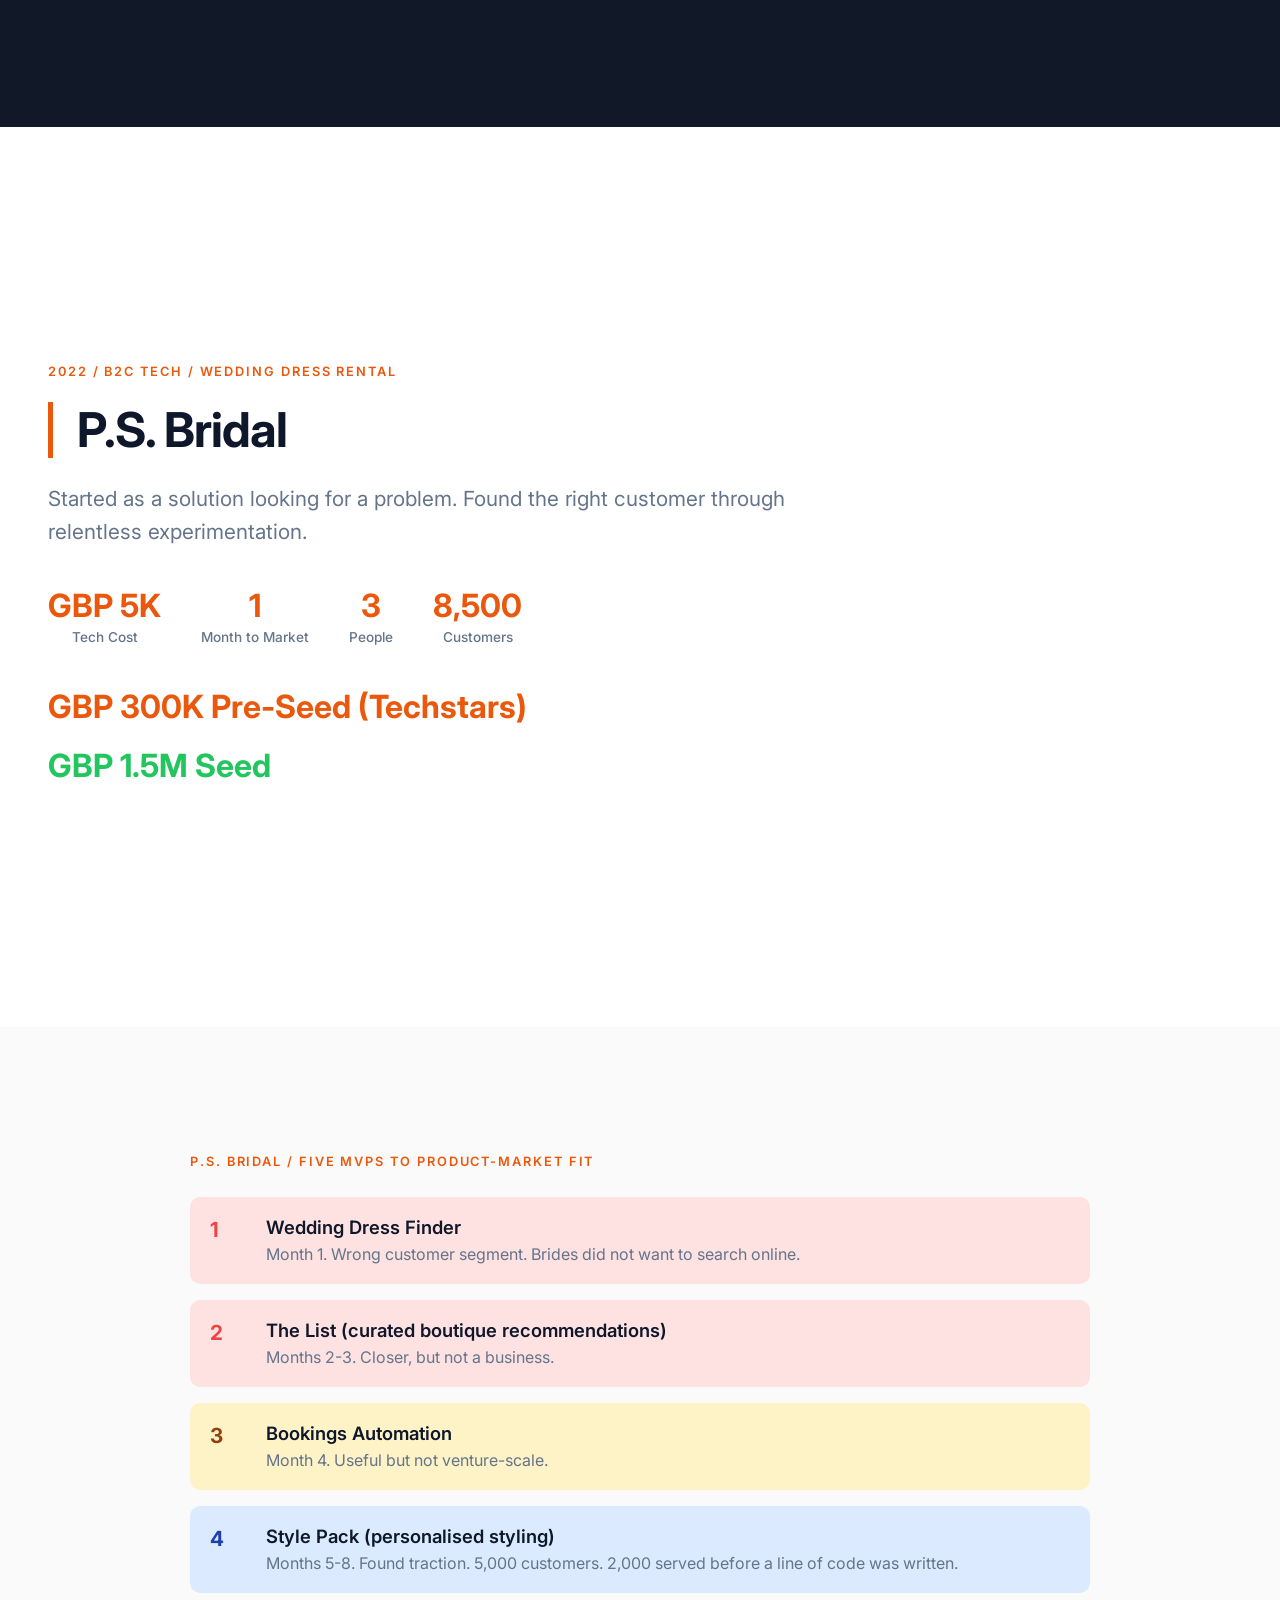
==== commit 8b39db97: "feat: map exercises to fits on the Three Fits slide Each fit card now shows which exercises map to i" ====
--- a/workshop/presentation.html
+++ b/workshop/presentation.html
@@ -791,16 +791,28 @@
         <div class="fit-num">1</div>
         <div class="fit-title">Customer / Problem Fit</div>
         <div class="fit-desc">Does this customer have this problem badly enough to pay?</div>
+        <div style="margin-top: 16px; padding-top: 12px; border-top: 1px solid rgba(255,255,255,0.1);">
+          <p style="font-size: 0.75rem; font-weight: 600; text-transform: uppercase; letter-spacing: 0.08em; color: #EA580D; margin-bottom: 6px;">Today's exercises</p>
+          <p style="font-size: 0.85rem; color: #94A3B8;">Personas, Value Proposition</p>
+        </div>
       </div>
       <div class="fit-card">
         <div class="fit-num">2</div>
         <div class="fit-title">Problem / Solution Fit</div>
         <div class="fit-desc">Does your solution actually solve it?</div>
+        <div style="margin-top: 16px; padding-top: 12px; border-top: 1px solid rgba(255,255,255,0.1);">
+          <p style="font-size: 0.75rem; font-weight: 600; text-transform: uppercase; letter-spacing: 0.08em; color: #EA580D; margin-bottom: 6px;">Today's exercises</p>
+          <p style="font-size: 0.85rem; color: #94A3B8;">Competition Matrix, Differentiation, Solution One-Pager</p>
+        </div>
       </div>
       <div class="fit-card">
         <div class="fit-num">3</div>
         <div class="fit-title">Revenue Model Fit</div>
         <div class="fit-desc">Can you charge for it sustainably?</div>
+        <div style="margin-top: 16px; padding-top: 12px; border-top: 1px solid rgba(255,255,255,0.1);">
+          <p style="font-size: 0.75rem; font-weight: 600; text-transform: uppercase; letter-spacing: 0.08em; color: #EA580D; margin-bottom: 6px;">Today's exercises</p>
+          <p style="font-size: 0.85rem; color: #94A3B8;">Sales Battlecard</p>
+        </div>
       </div>
     </div>
     <p class="muted" style="text-align: center; margin-top: 40px; font-size: 1.2rem;">Most technical founders skip straight to #2.</p>
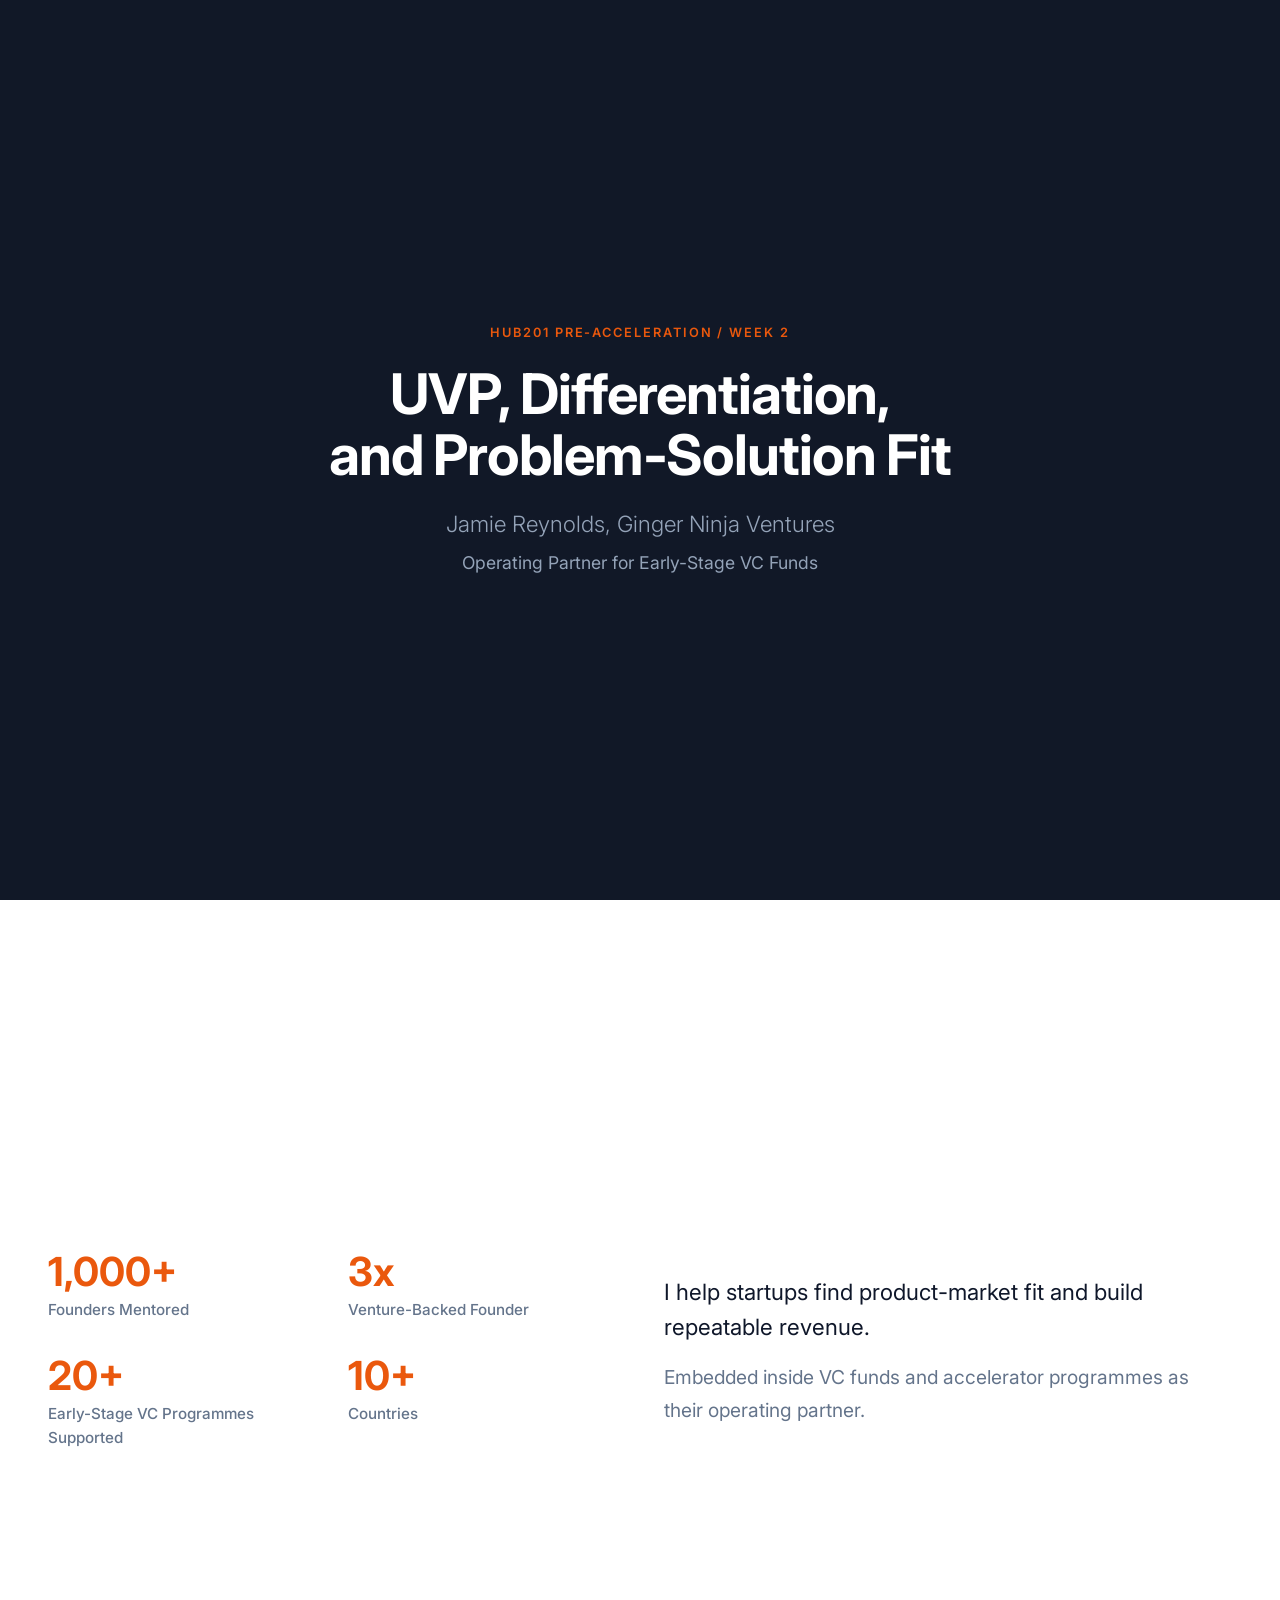
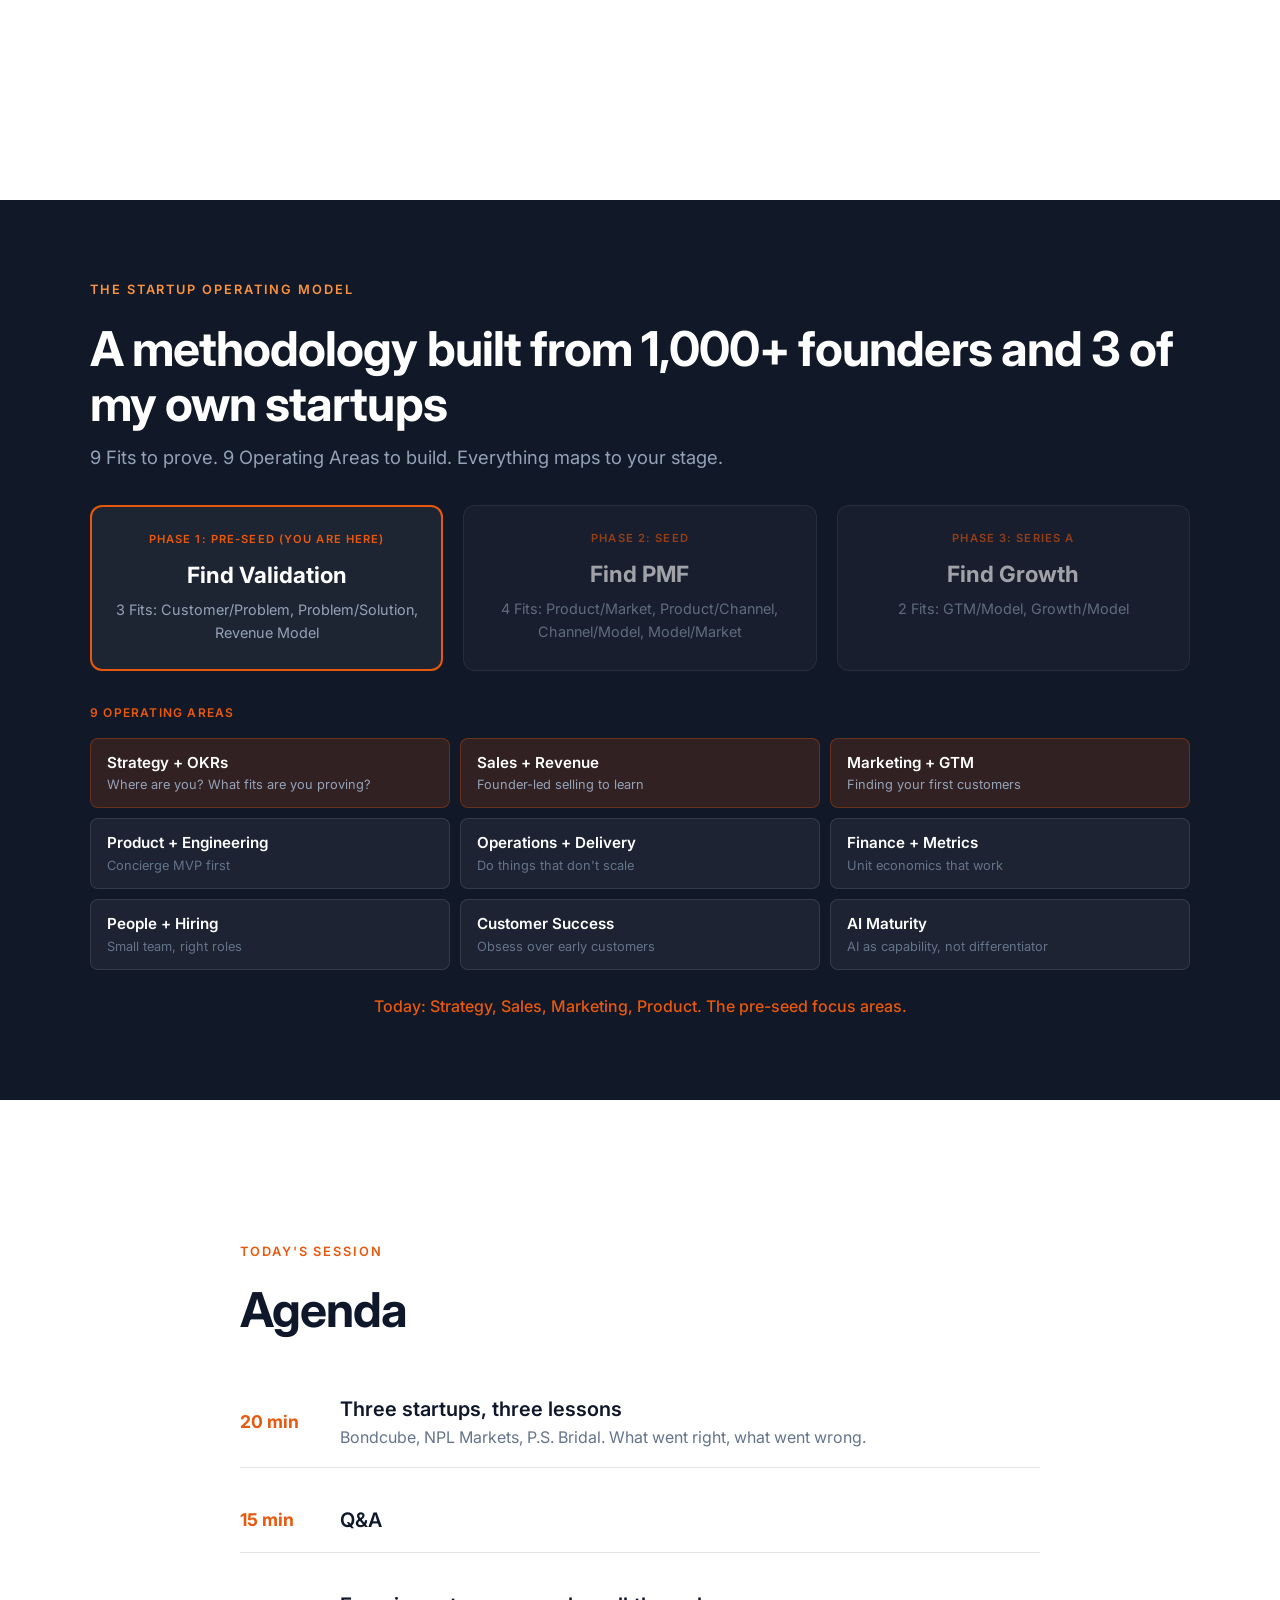
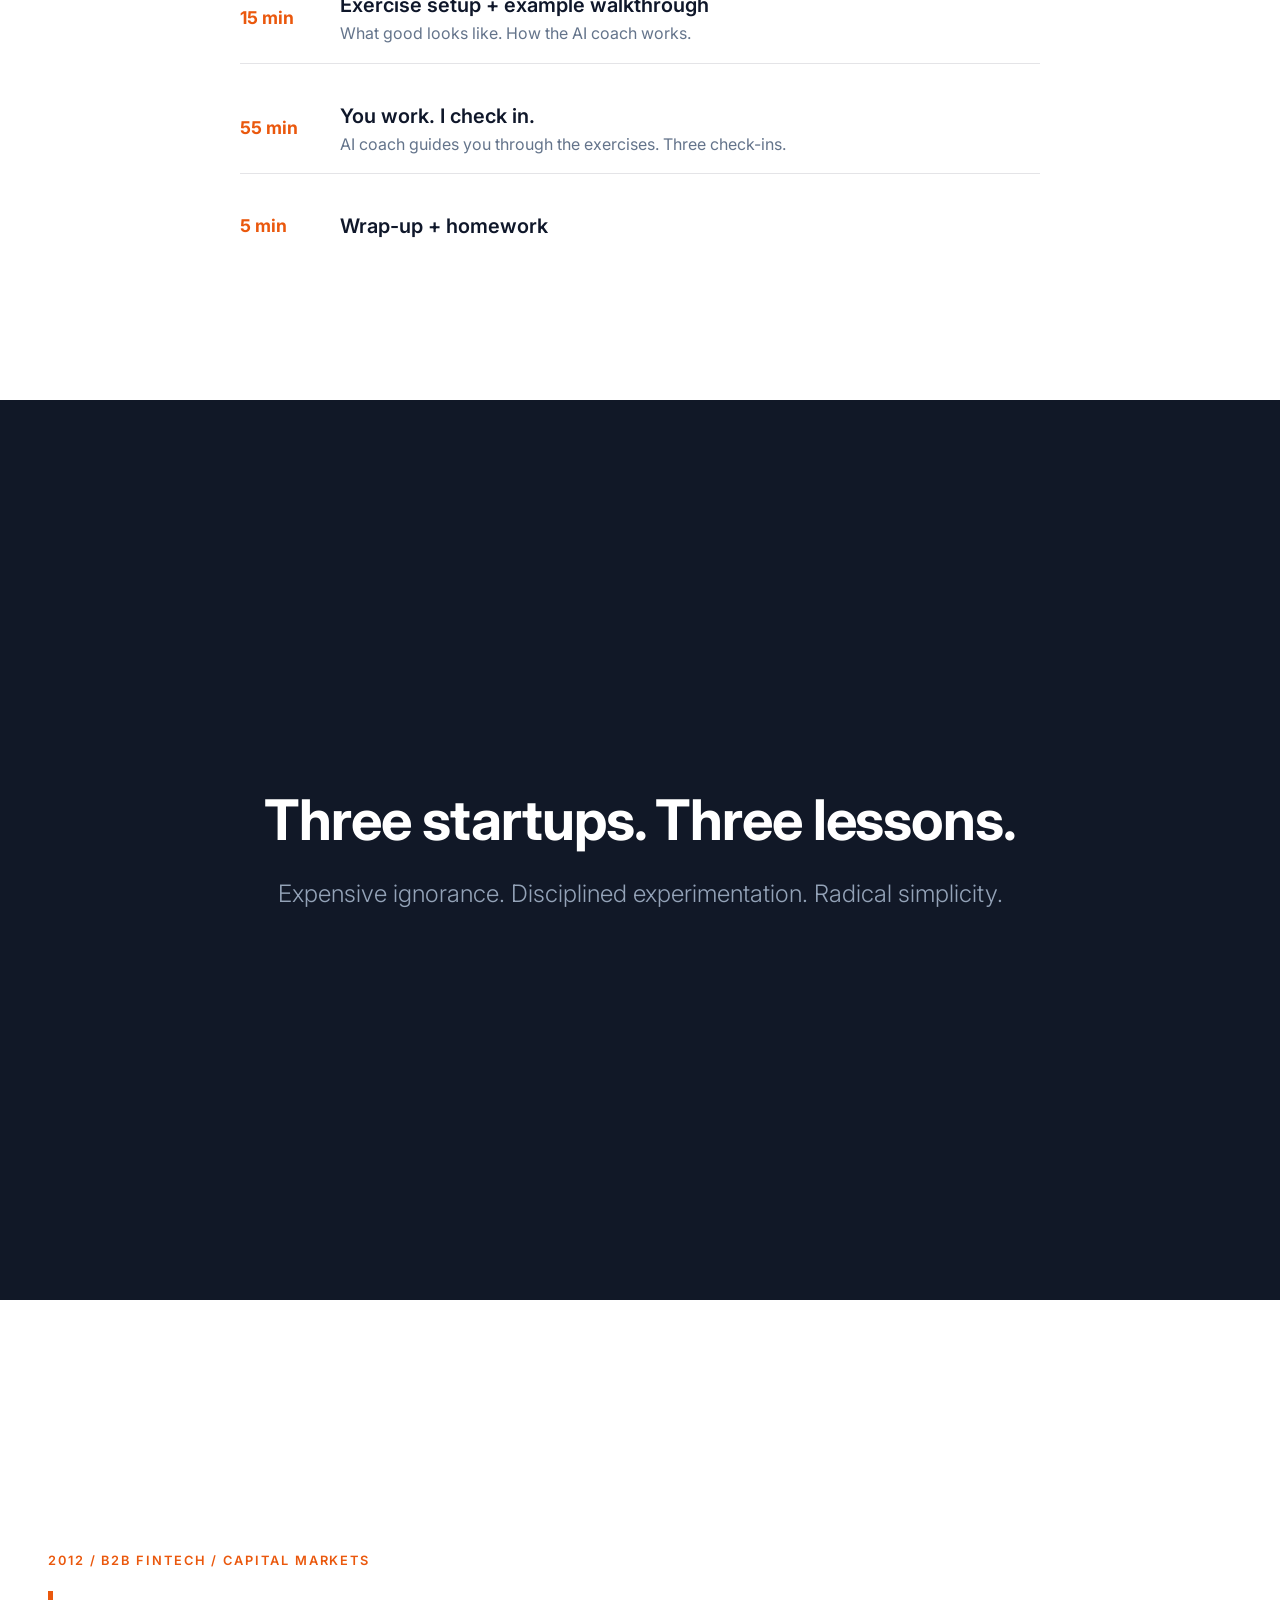
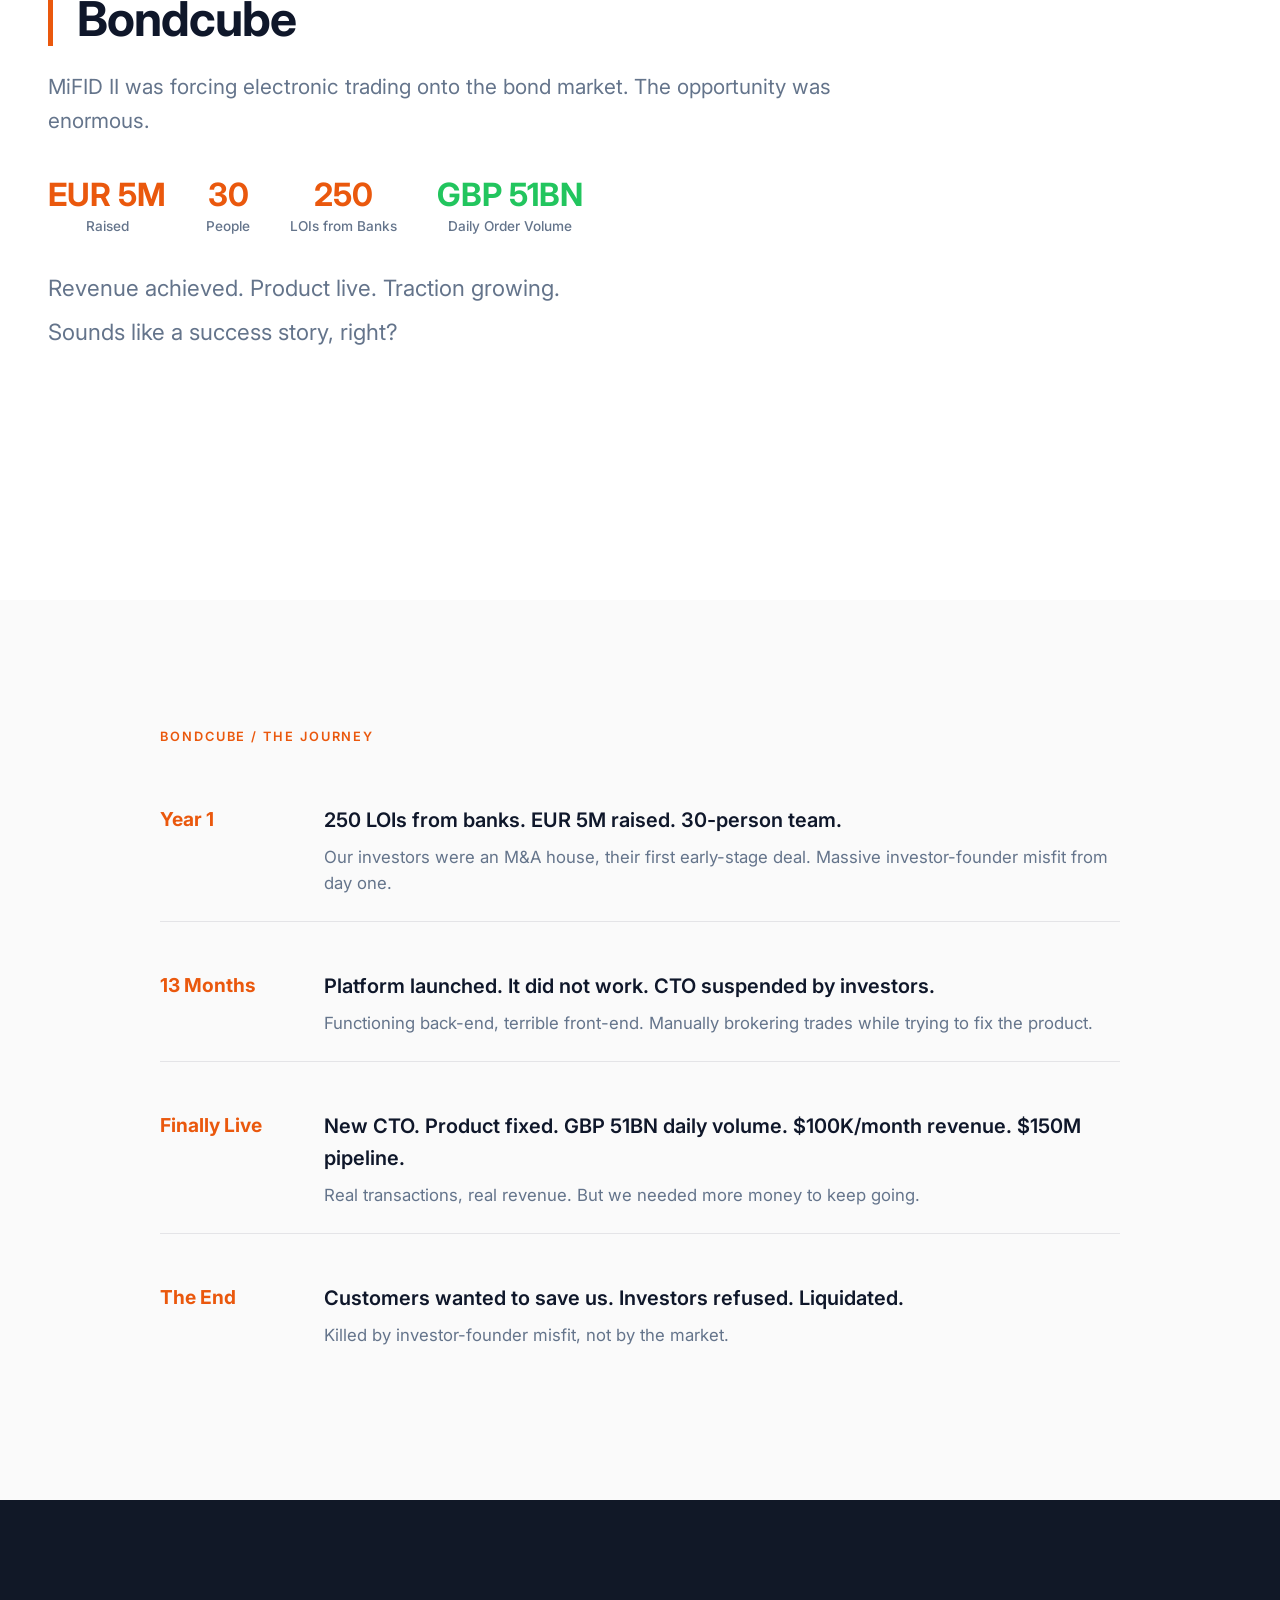
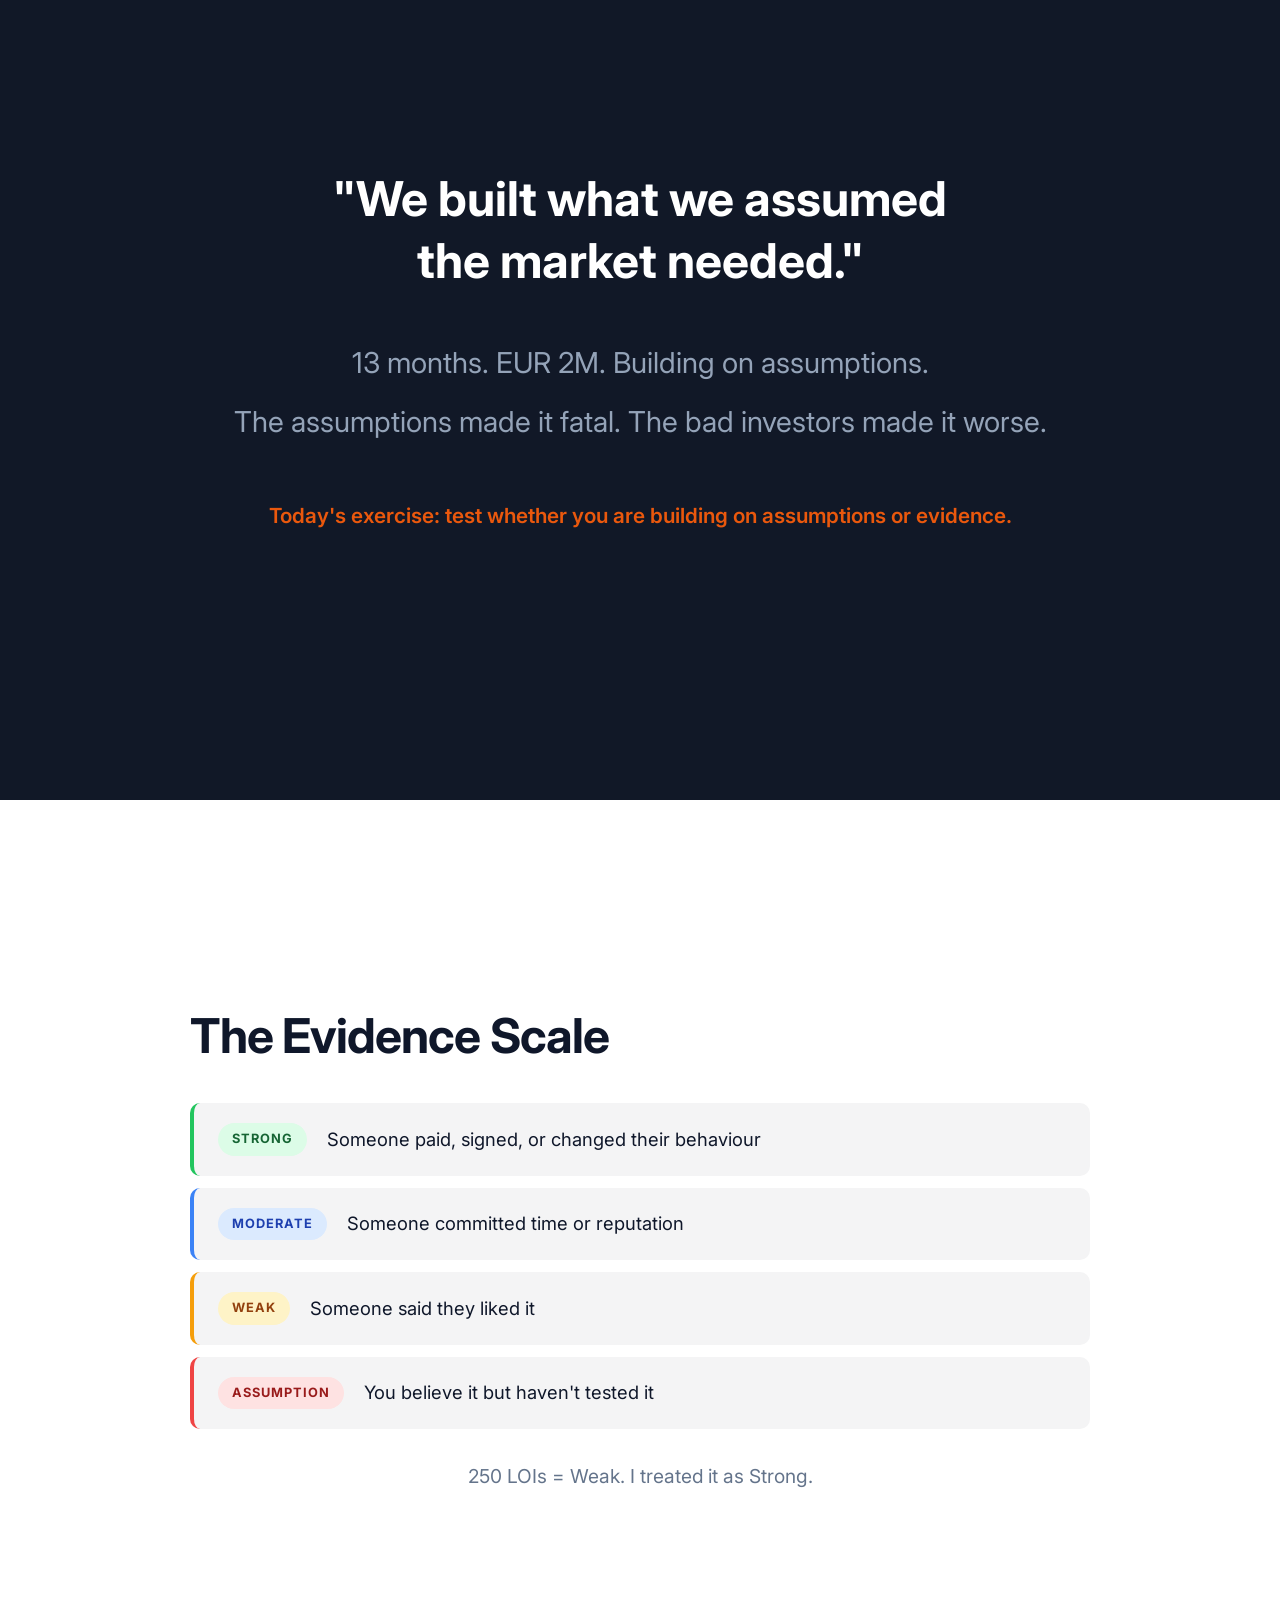
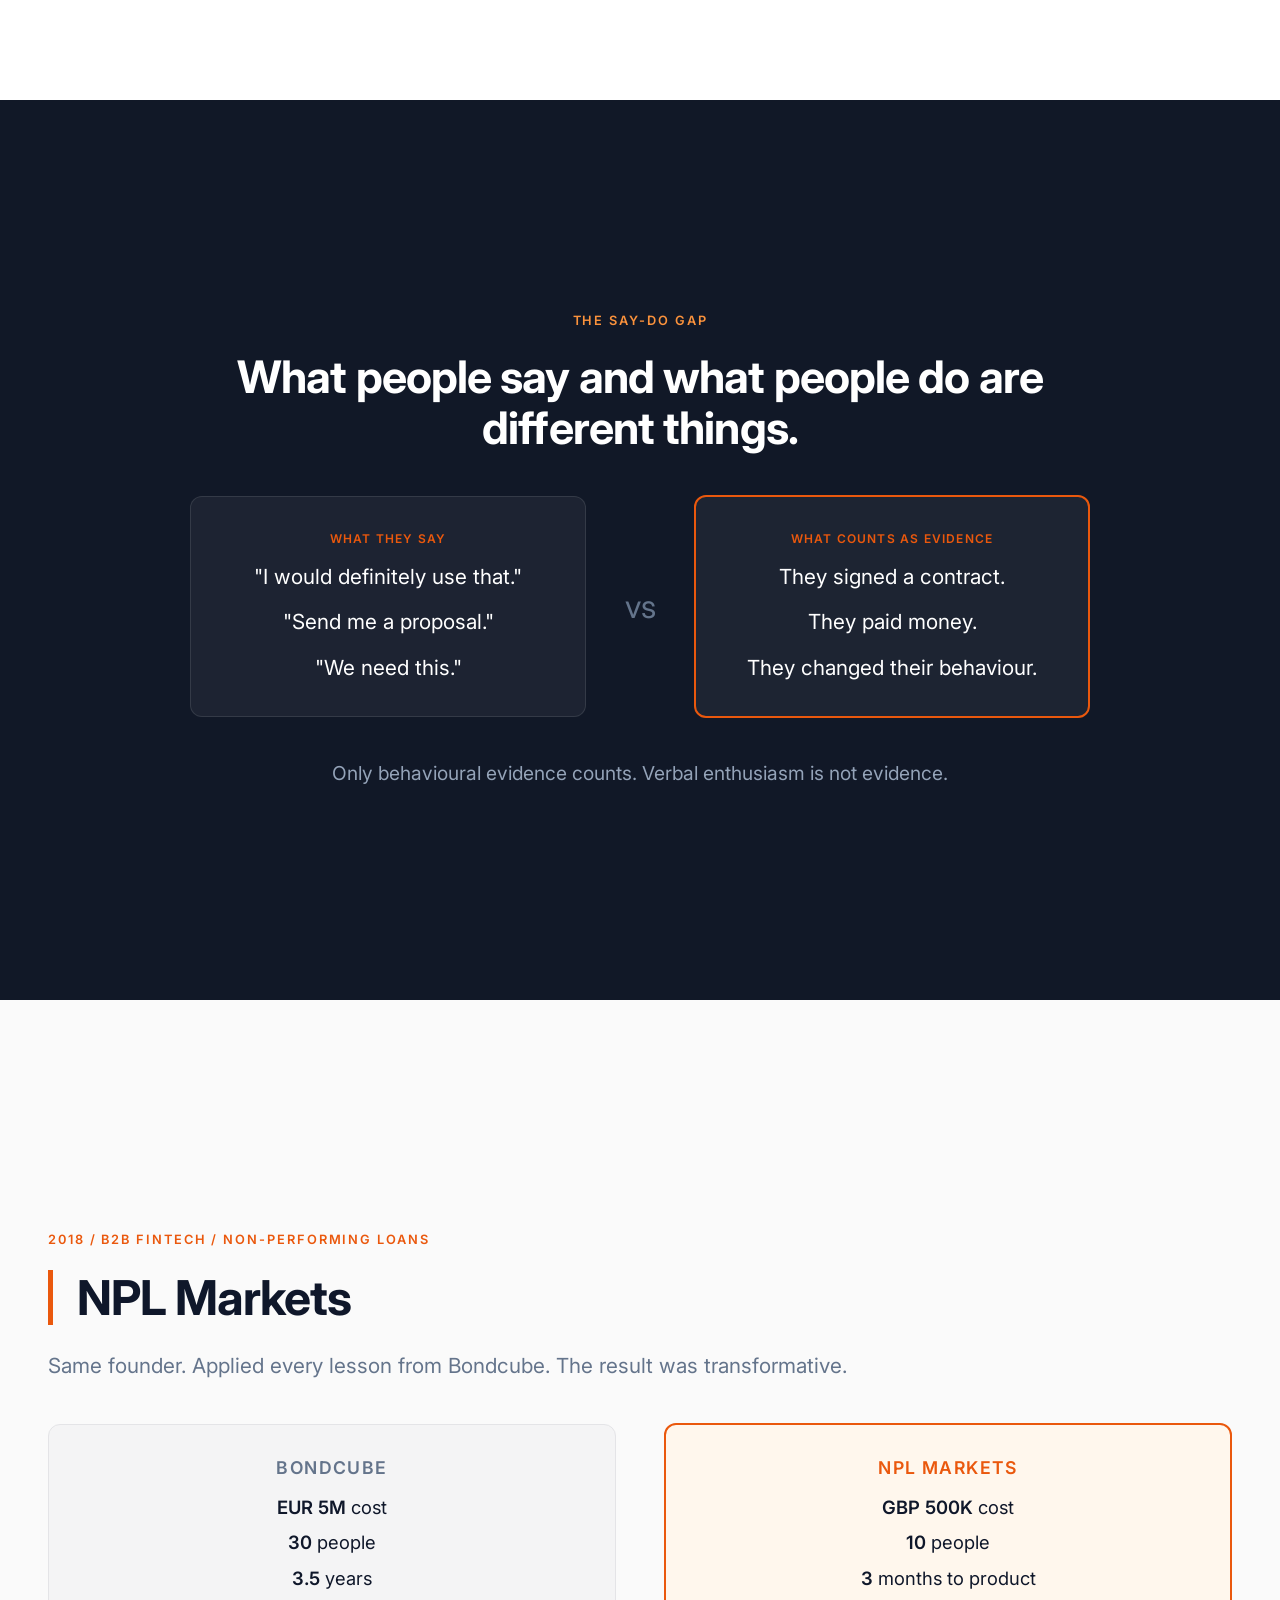
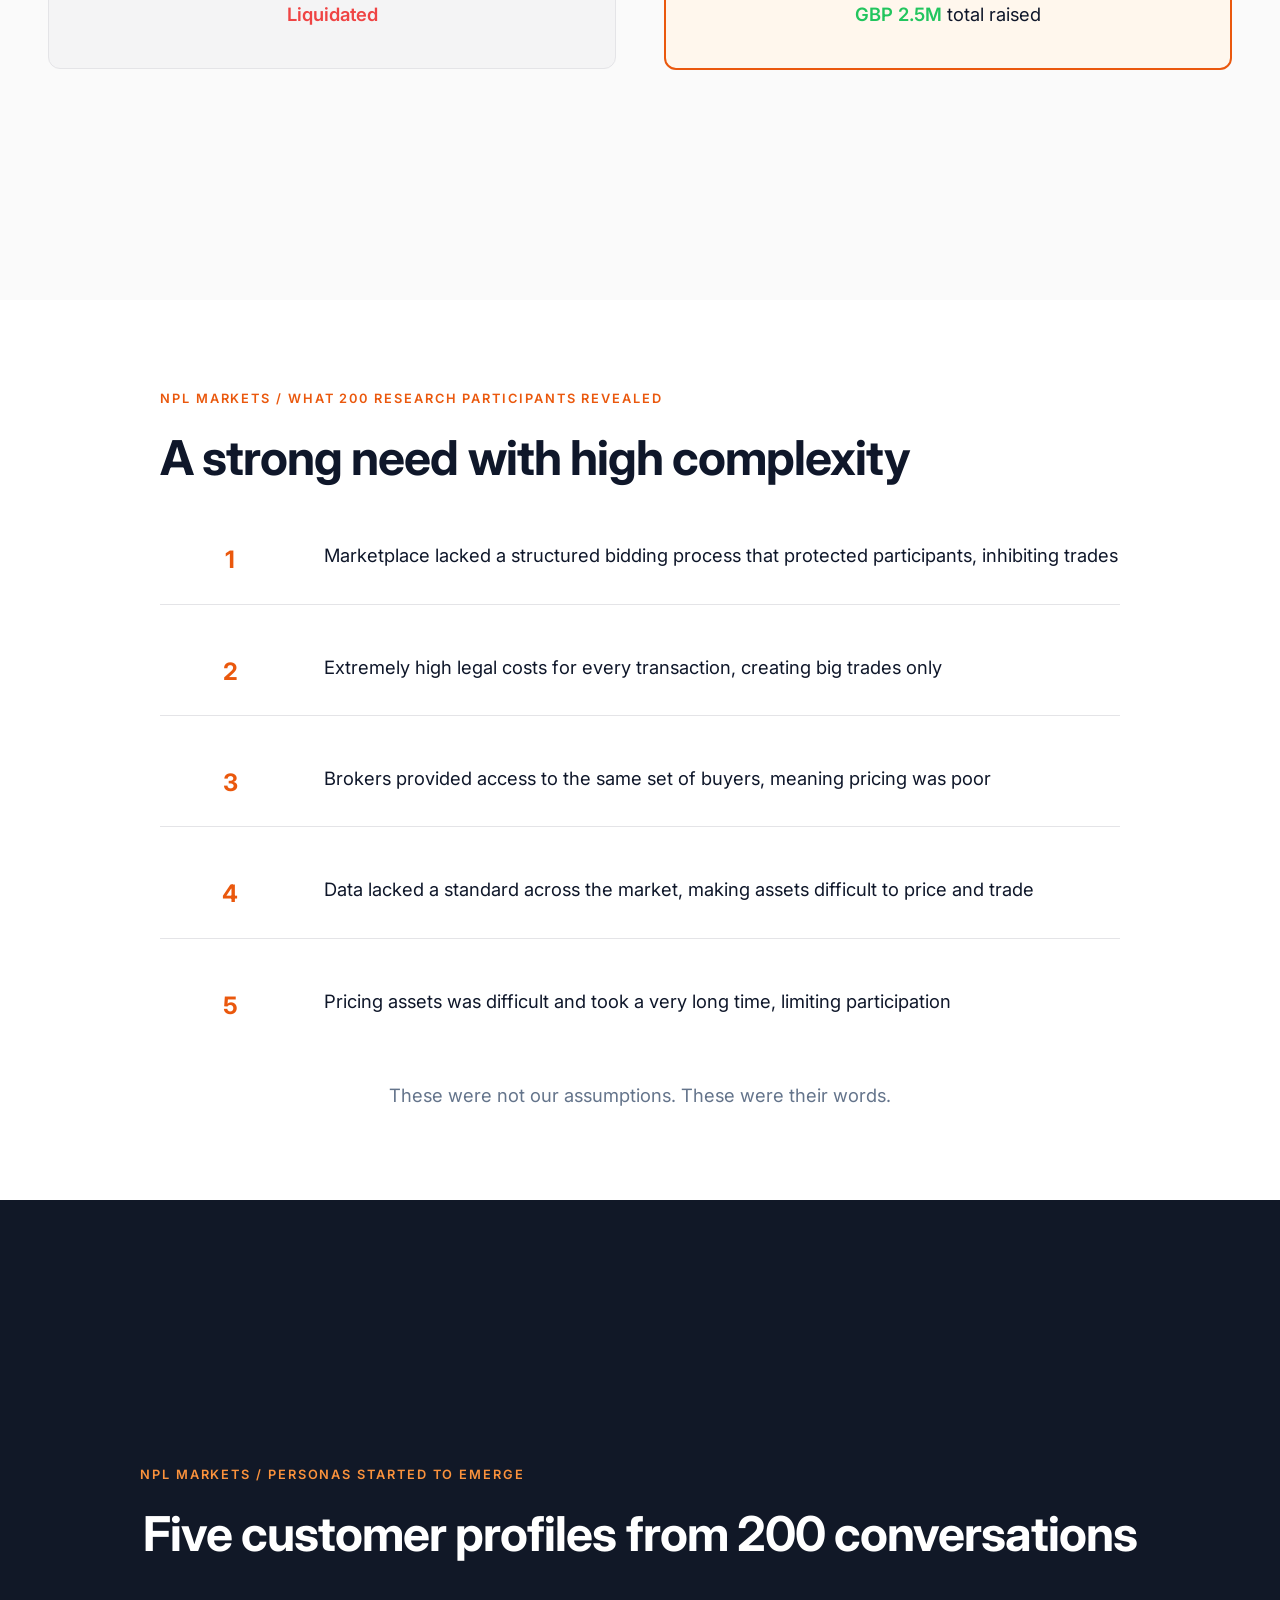
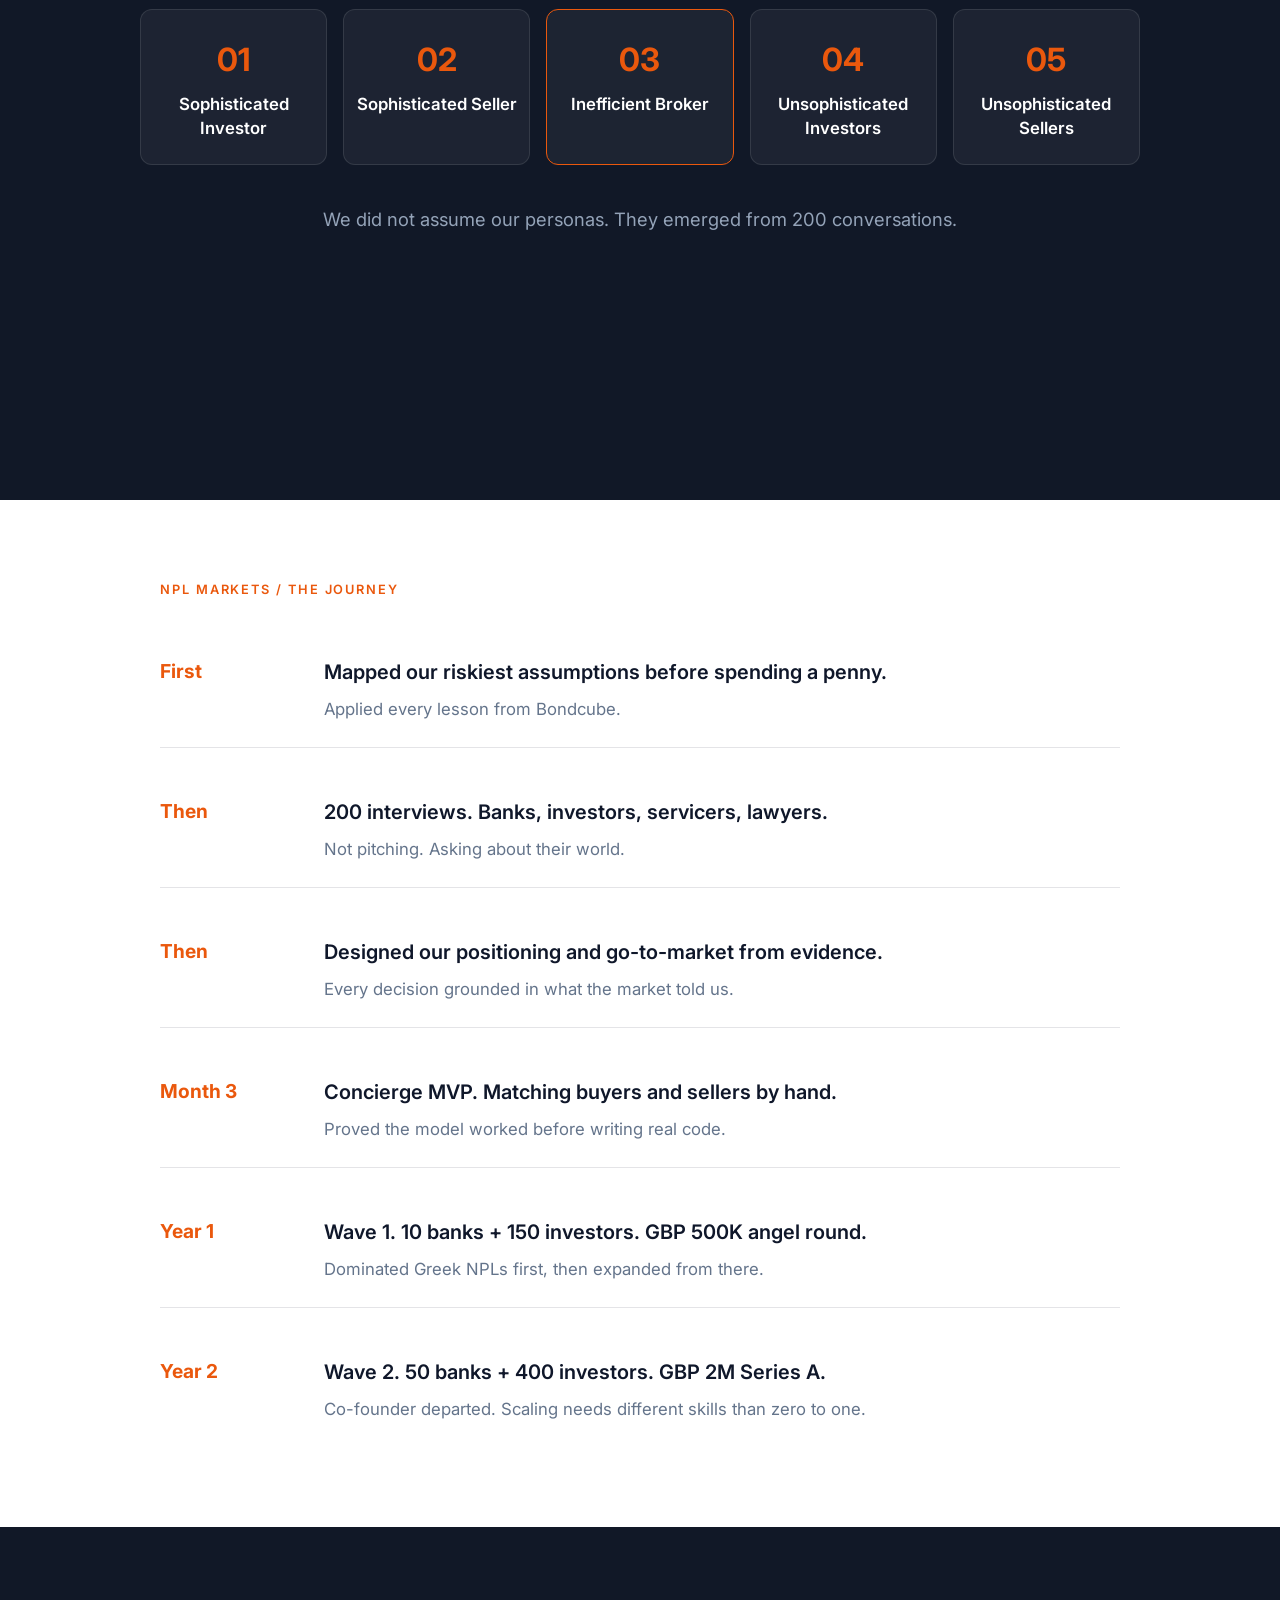
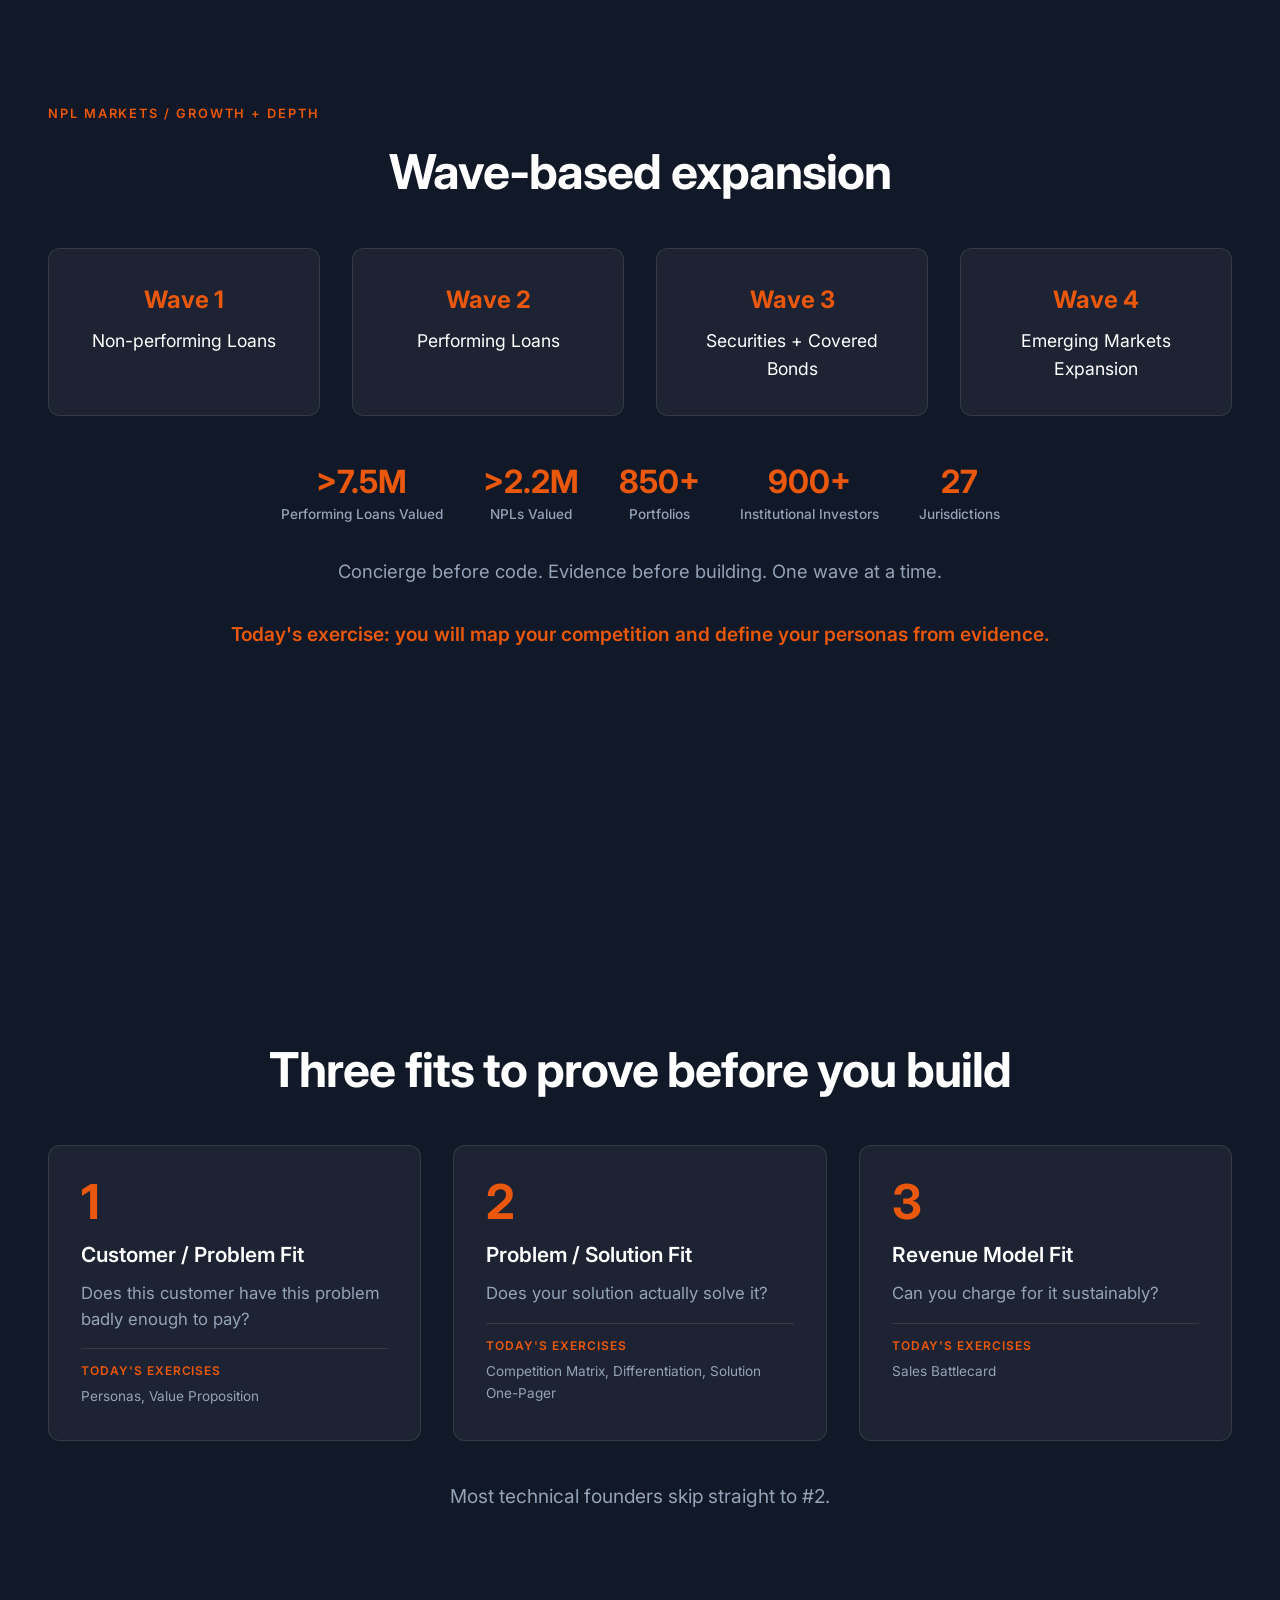
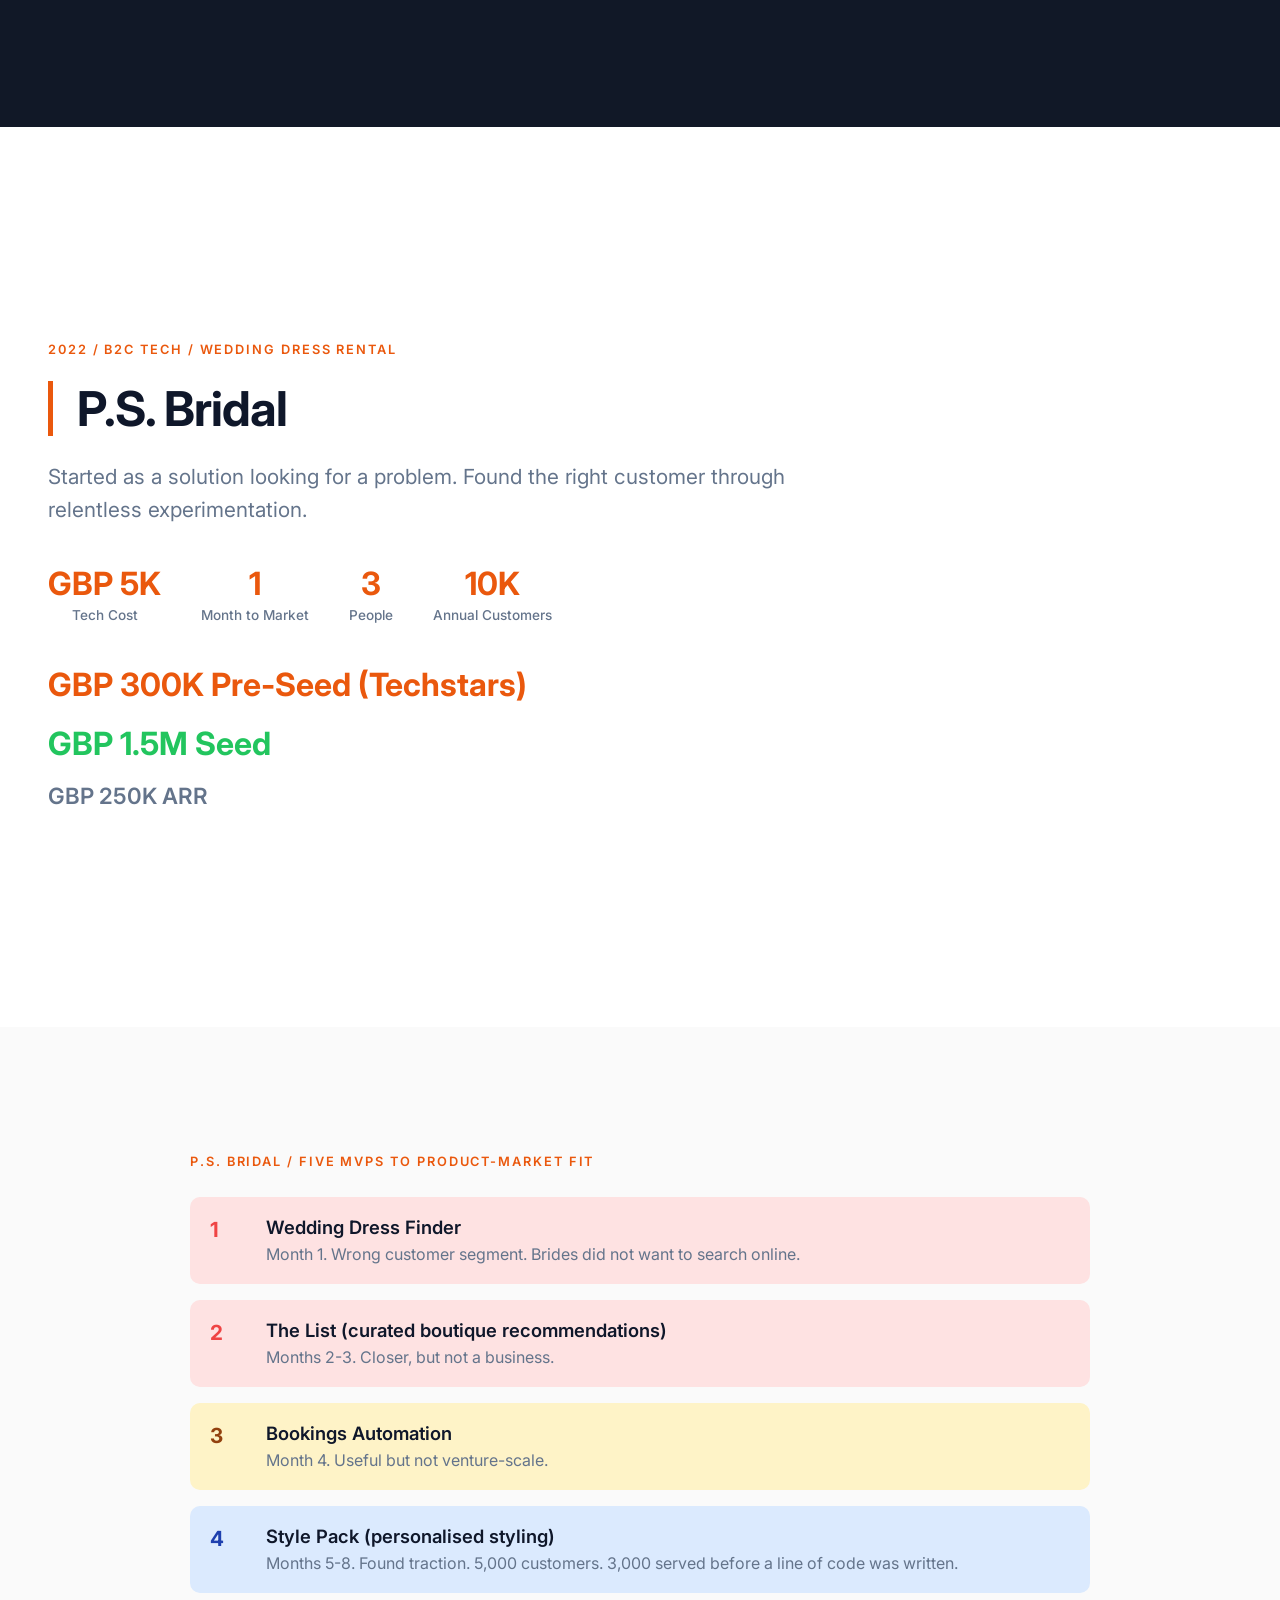
==== commit 5de27190: "fix: align all numbers across presentation slides - Style Pack: 3,000 customers before code (was 2,0" ====
--- a/workshop/presentation.html
+++ b/workshop/presentation.html
@@ -613,7 +613,7 @@
         <div class="compare-stat"><strong>GBP 500K</strong> cost</div>
         <div class="compare-stat"><strong>10</strong> people</div>
         <div class="compare-stat"><strong>3</strong> months to product</div>
-        <div class="compare-stat"><strong style="color: #22C55E;">GBP 2M</strong> Series A</div>
+        <div class="compare-stat"><strong style="color: #22C55E;">GBP 2.5M</strong> total raised</div>
       </div>
     </div>
   </div>
@@ -839,12 +839,13 @@
         <div class="stat-label">People</div>
       </div>
       <div class="stat-block">
-        <div class="stat-number">8,500</div>
-        <div class="stat-label">Customers</div>
+        <div class="stat-number">10K</div>
+        <div class="stat-label">Annual Customers</div>
       </div>
     </div>
     <p style="font-size: 2rem; font-weight: 700; color: #EA580D; margin-top: 24px;">GBP 300K Pre-Seed (Techstars)</p>
     <p style="font-size: 2rem; font-weight: 700; color: #22C55E; margin-top: 8px;">GBP 1.5M Seed</p>
+    <p style="font-size: 1.4rem; font-weight: 600; color: #64748B; margin-top: 8px;">GBP 250K ARR</p>
   </div>
 </section>
 
@@ -878,7 +879,7 @@
         <span style="font-weight: 700; color: #1E40AF; font-size: 1.3rem;">4</span>
         <div>
           <p style="font-size: 1.15rem; font-weight: 600;">Style Pack (personalised styling)</p>
-          <p style="color: #64748B; font-size: 1rem;">Months 5-8. Found traction. 5,000 customers. 2,000 served before a line of code was written.</p>
+          <p style="color: #64748B; font-size: 1rem;">Months 5-8. Found traction. 5,000 customers. 3,000 served before a line of code was written.</p>
         </div>
       </div>
       <div style="display: grid; grid-template-columns: 40px 1fr; gap: 16px; align-items: start; padding: 16px 20px; border-radius: 10px; background: #DCFCE7;">
@@ -1100,44 +1101,44 @@
     <div style="display: grid; grid-template-columns: 1fr 48px 1fr; gap: 0; align-items: stretch;">
       <div style="padding: 24px 32px; background: #F4F4F5; border-radius: 12px 0 0 0; border-bottom: 1px solid #E4E4E7;">
         <p style="font-size: 0.8rem; font-weight: 600; text-transform: uppercase; letter-spacing: 0.1em; color: #EF4444; margin-bottom: 16px;">Self-centric</p>
-        <p style="font-size: 1.15rem; color: #64748B; text-decoration: line-through;">What can we sell customers?</p>
+        <p style="font-size: 1.15rem; color: #64748B; text-decoration: line-through;">What can we build?</p>
       </div>
       <div style="display: flex; align-items: center; justify-content: center; background: #F4F4F5;">
         <span style="font-size: 1.5rem; color: #EA580D; font-weight: 700;">&rarr;</span>
       </div>
       <div style="padding: 24px 32px; background: #FFF7ED; border-radius: 0 12px 0 0; border-bottom: 1px solid #E4E4E7;">
         <p style="font-size: 0.8rem; font-weight: 600; text-transform: uppercase; letter-spacing: 0.1em; color: #22C55E; margin-bottom: 16px;">Customer-centric</p>
-        <p style="font-size: 1.15rem; color: #0F172A; font-weight: 500;">What jobs do our customers need to get done?</p>
+        <p style="font-size: 1.15rem; color: #0F172A; font-weight: 500;">What problem are they already trying to solve?</p>
       </div>
 
       <div style="padding: 24px 32px; background: #F4F4F5; border-bottom: 1px solid #E4E4E7;">
-        <p style="font-size: 1.15rem; color: #64748B; text-decoration: line-through;">How can we reach customers efficiently?</p>
+        <p style="font-size: 1.15rem; color: #64748B; text-decoration: line-through;">How do we reach customers?</p>
       </div>
       <div style="display: flex; align-items: center; justify-content: center; background: #F4F4F5;">
         <span style="font-size: 1.5rem; color: #EA580D; font-weight: 700;">&rarr;</span>
       </div>
       <div style="padding: 24px 32px; background: #FFF7ED; border-bottom: 1px solid #E4E4E7;">
-        <p style="font-size: 1.15rem; color: #0F172A; font-weight: 500;">How do our customers prefer to be addressed?</p>
+        <p style="font-size: 1.15rem; color: #0F172A; font-weight: 500;">Where do they already go for answers?</p>
       </div>
 
       <div style="padding: 24px 32px; background: #F4F4F5; border-bottom: 1px solid #E4E4E7;">
-        <p style="font-size: 1.15rem; color: #64748B; text-decoration: line-through;">What relationships do we need?</p>
+        <p style="font-size: 1.15rem; color: #64748B; text-decoration: line-through;">What features should we build?</p>
       </div>
       <div style="display: flex; align-items: center; justify-content: center; background: #F4F4F5;">
         <span style="font-size: 1.5rem; color: #EA580D; font-weight: 700;">&rarr;</span>
       </div>
       <div style="padding: 24px 32px; background: #FFF7ED; border-bottom: 1px solid #E4E4E7;">
-        <p style="font-size: 1.15rem; color: #0F172A; font-weight: 500;">What relationship do our customers expect?</p>
+        <p style="font-size: 1.15rem; color: #0F172A; font-weight: 500;">What do they expect from someone who helps them?</p>
       </div>
 
       <div style="padding: 24px 32px; background: #F4F4F5; border-radius: 0 0 0 12px;">
-        <p style="font-size: 1.15rem; color: #64748B; text-decoration: line-through;">How can we make money from customers?</p>
+        <p style="font-size: 1.15rem; color: #64748B; text-decoration: line-through;">How do we make money?</p>
       </div>
       <div style="display: flex; align-items: center; justify-content: center; background: #F4F4F5;">
         <span style="font-size: 1.5rem; color: #EA580D; font-weight: 700;">&rarr;</span>
       </div>
       <div style="padding: 24px 32px; background: #FFF7ED; border-radius: 0 0 12px 0;">
-        <p style="font-size: 1.15rem; color: #0F172A; font-weight: 500;">What values are customers truly willing to pay for?</p>
+        <p style="font-size: 1.15rem; color: #0F172A; font-weight: 500;">What would they pay to make this problem go away?</p>
       </div>
     </div>
   </div>
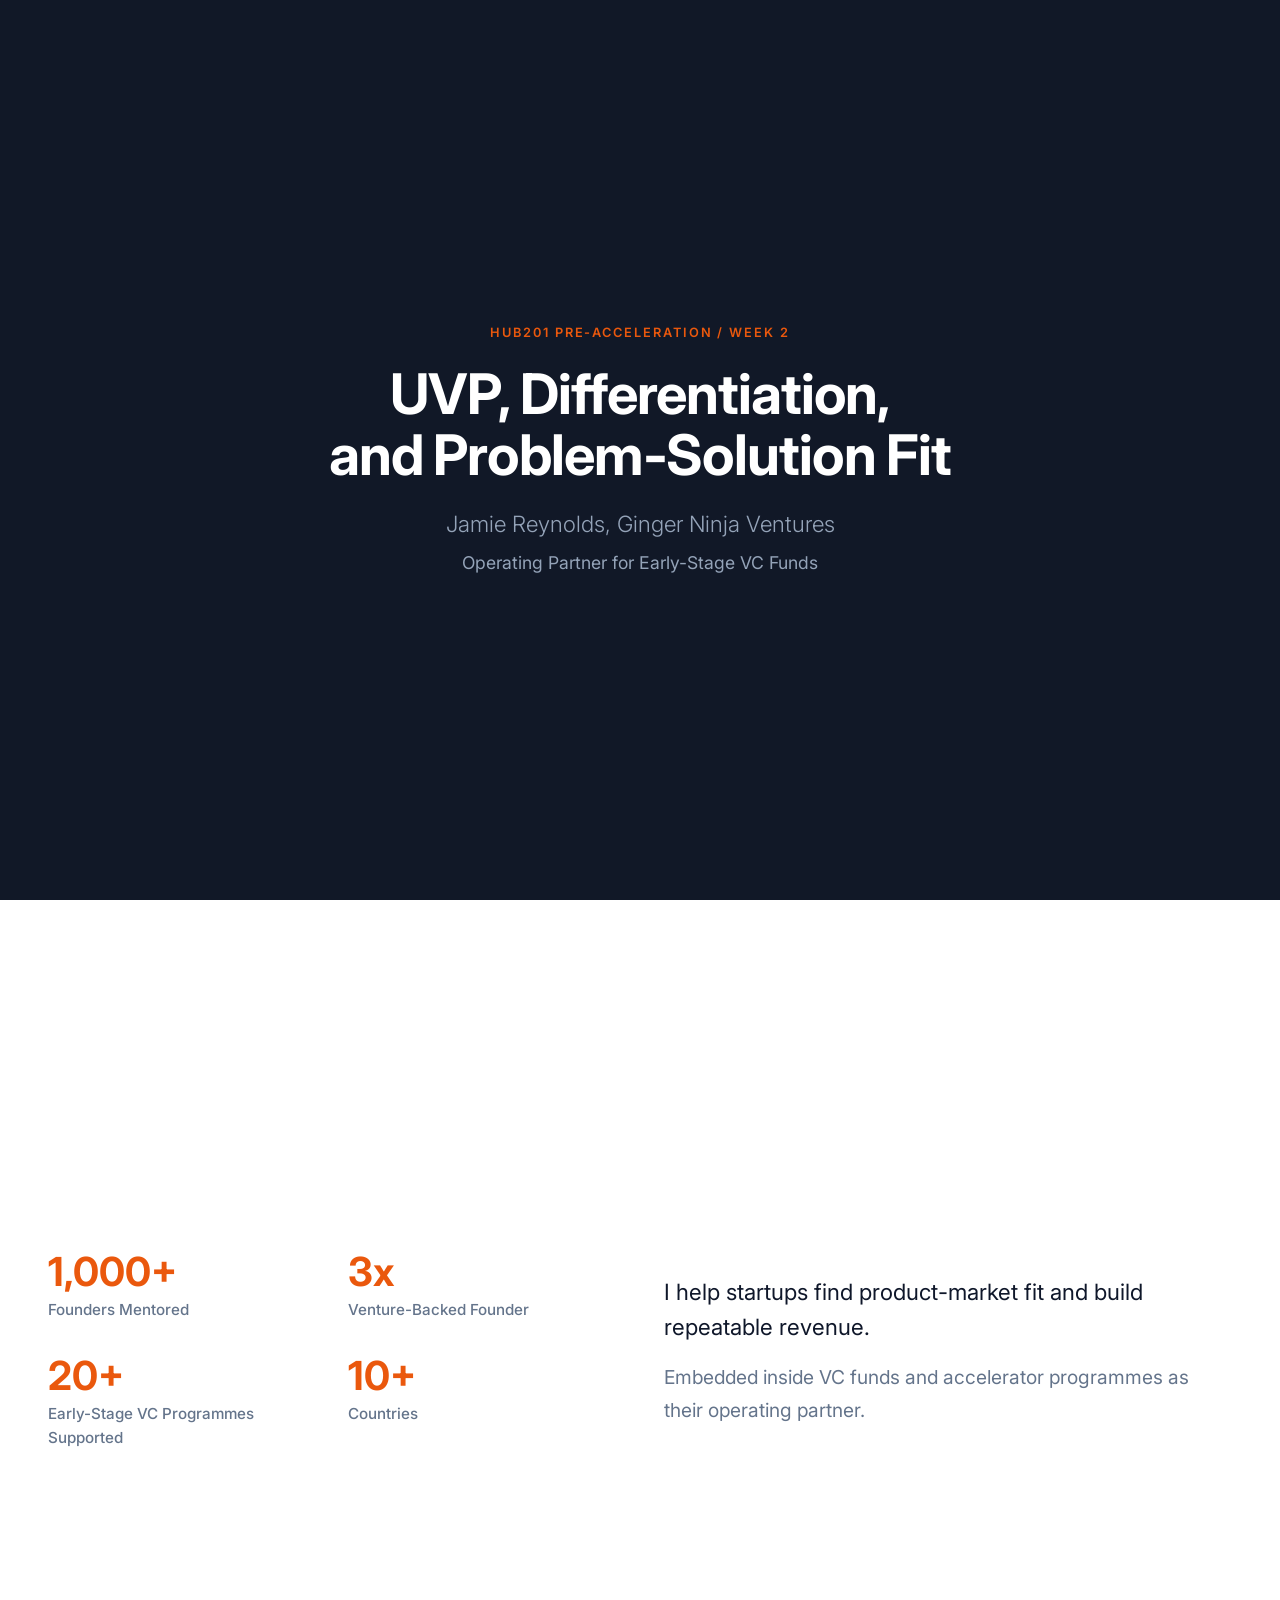
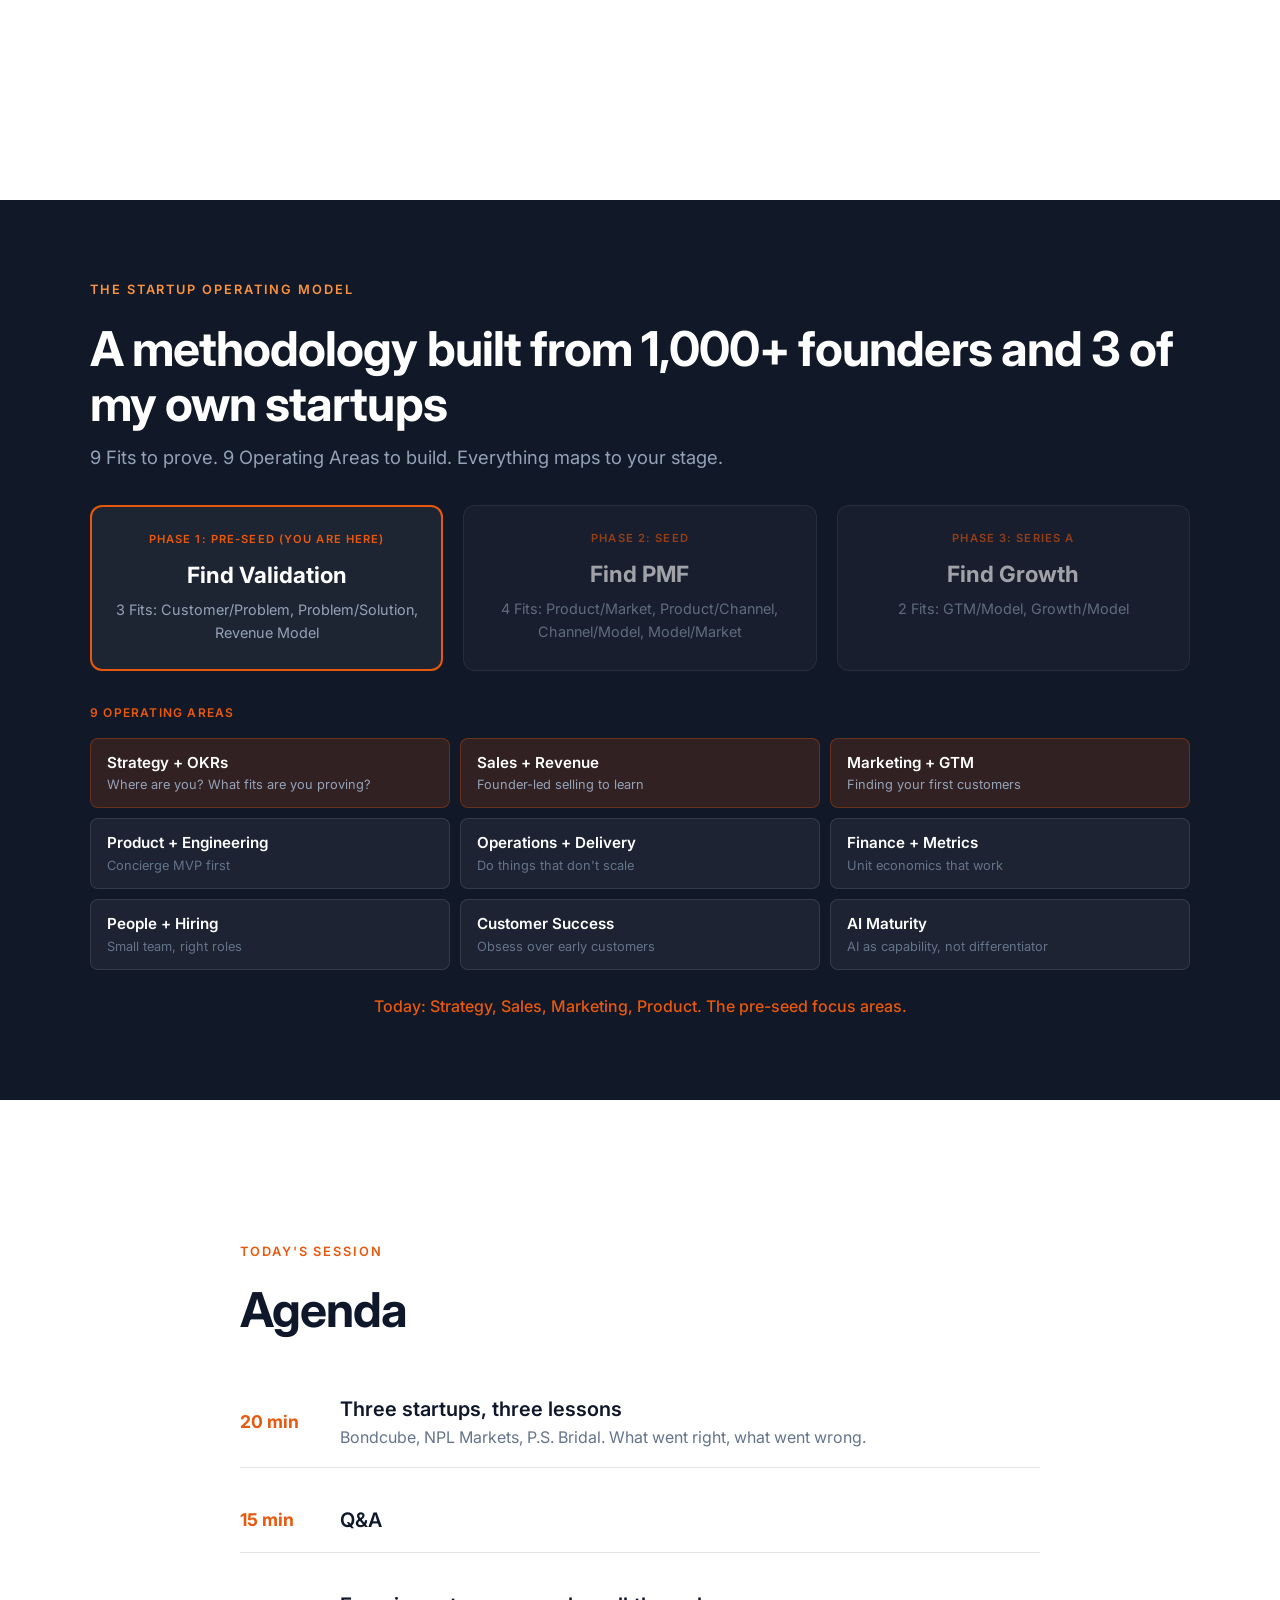
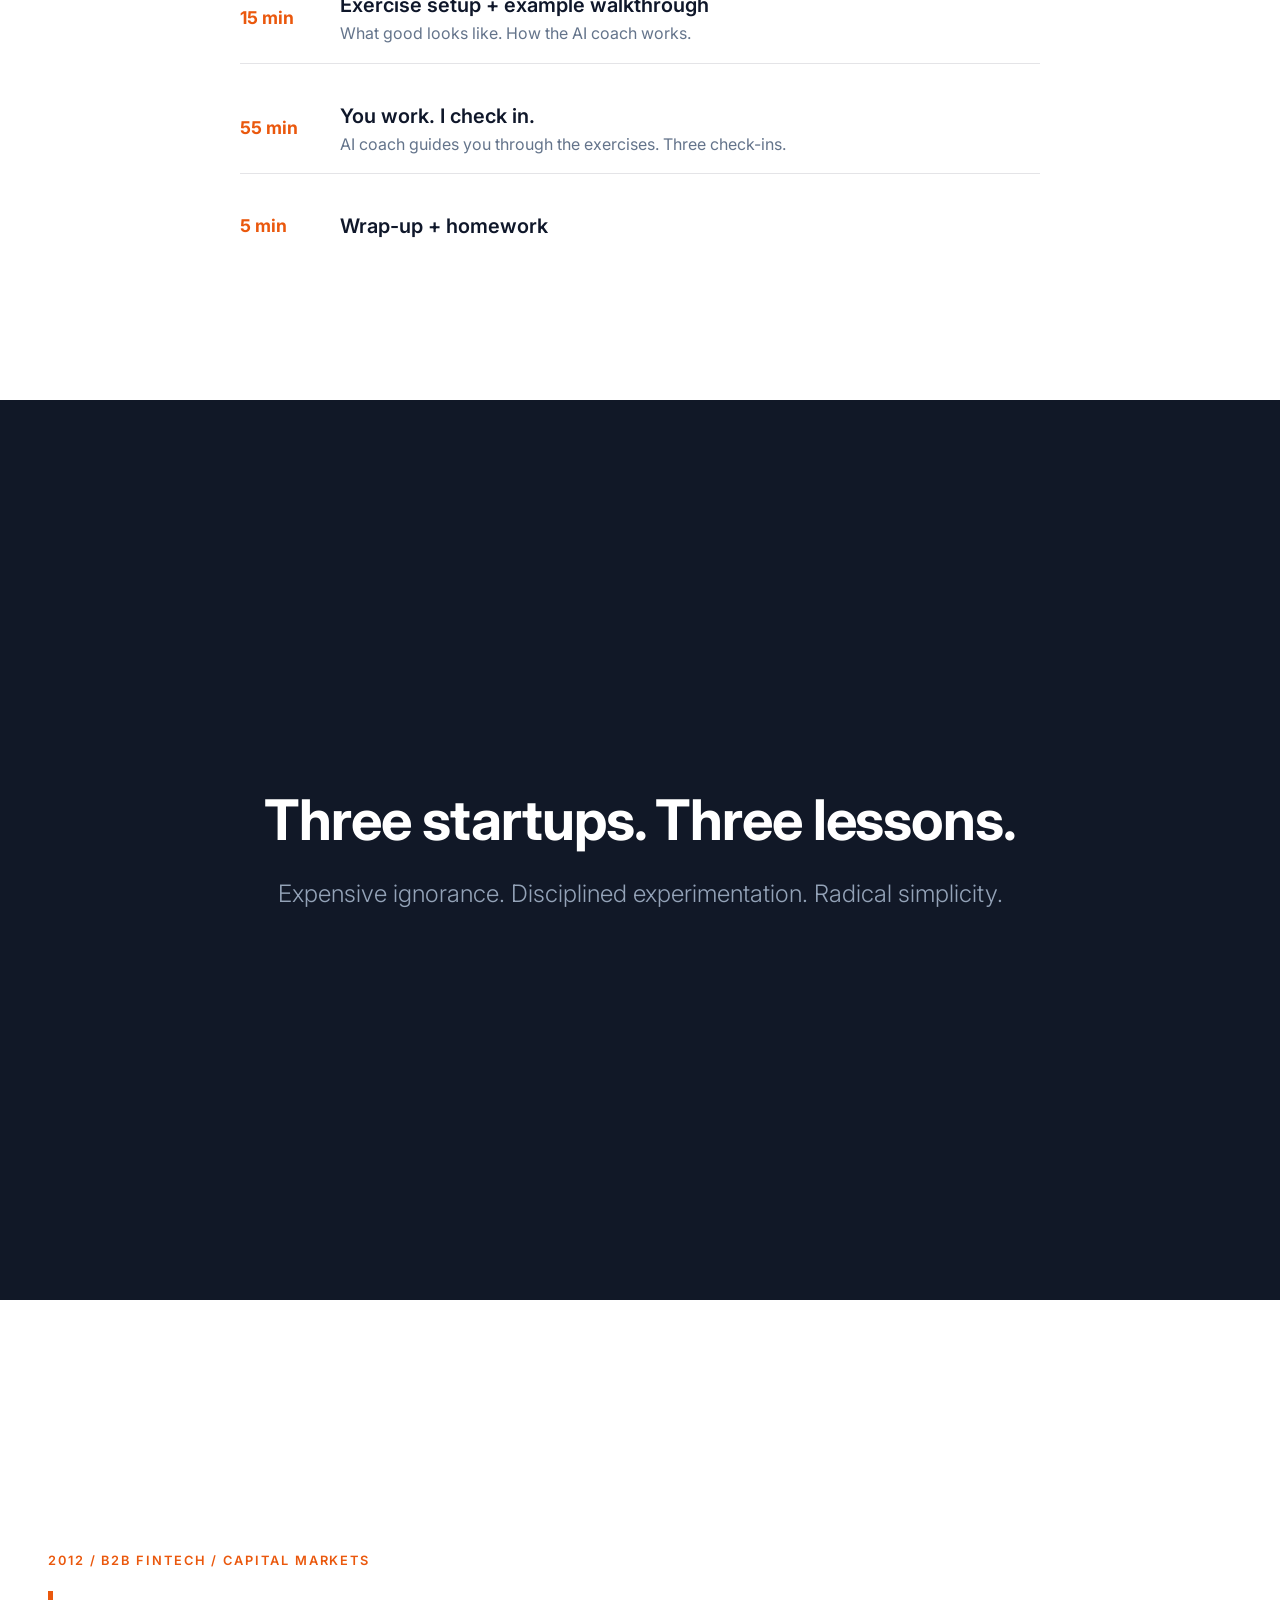
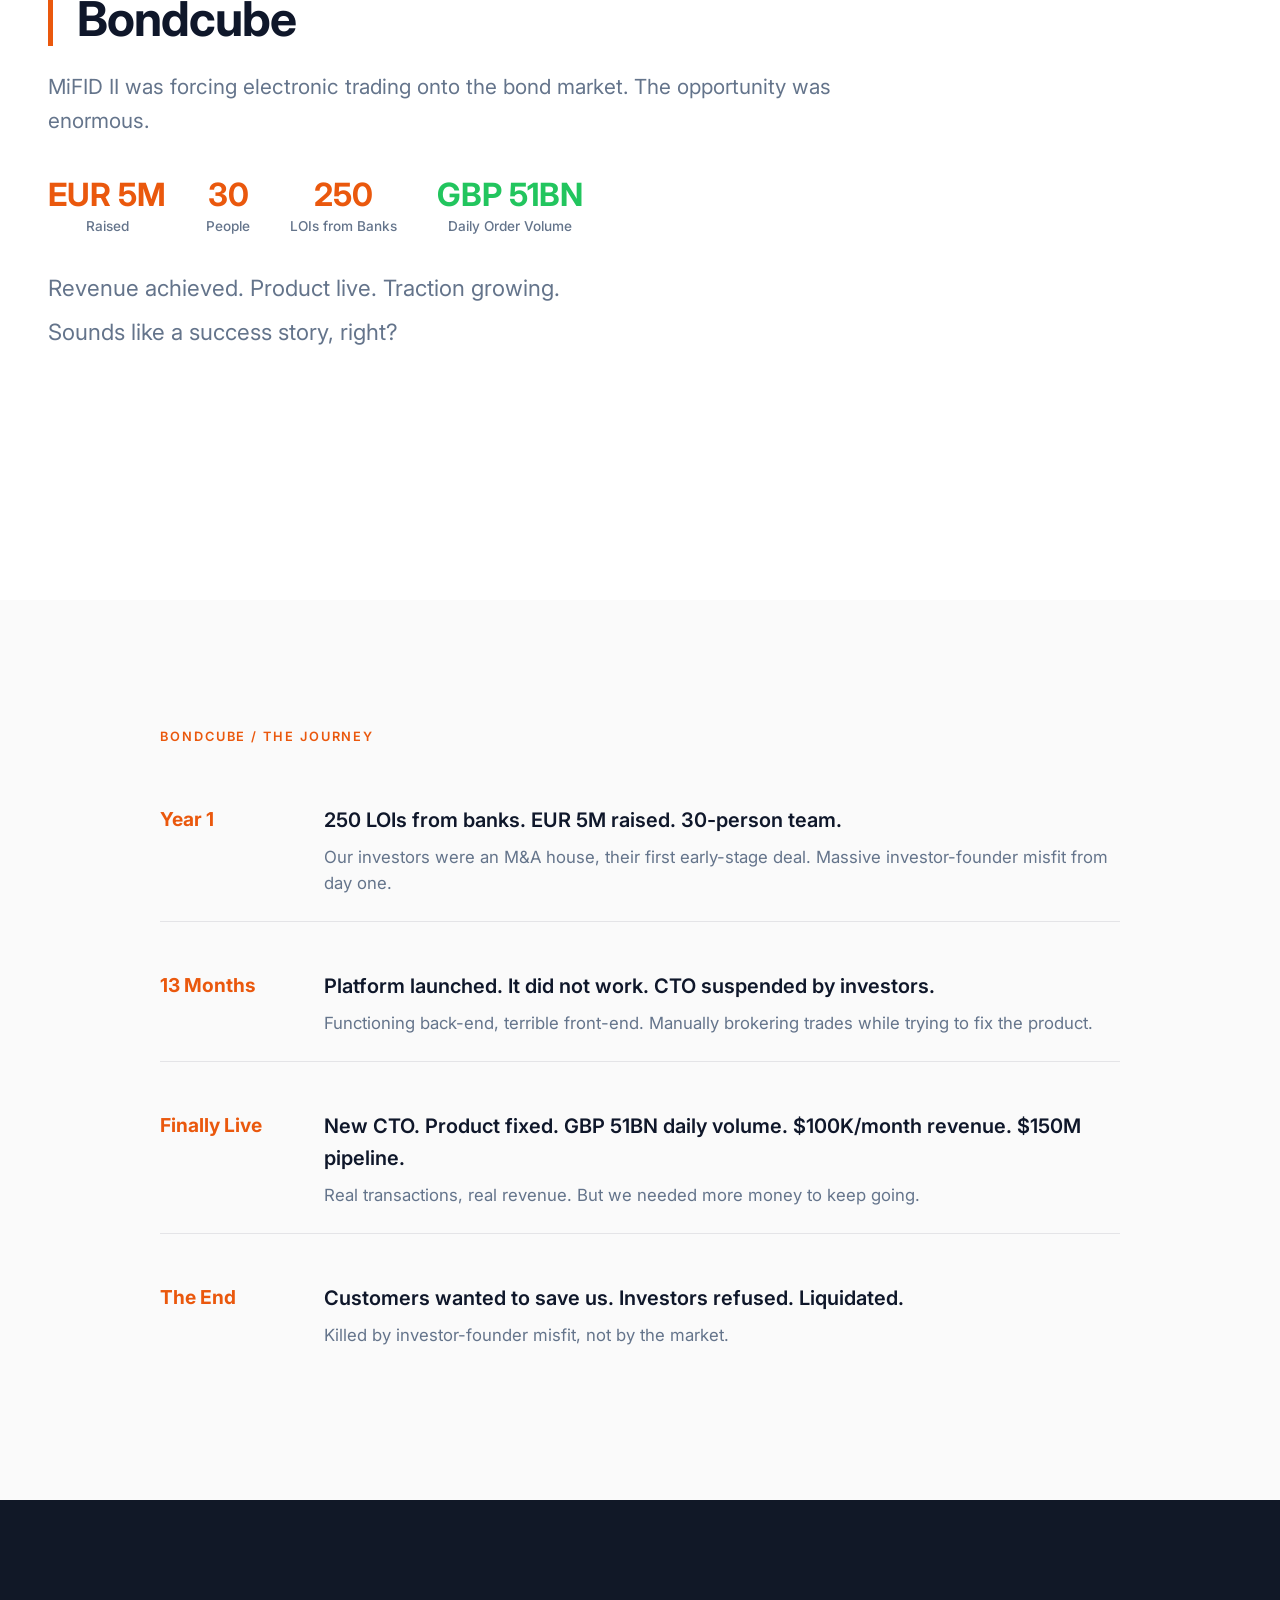
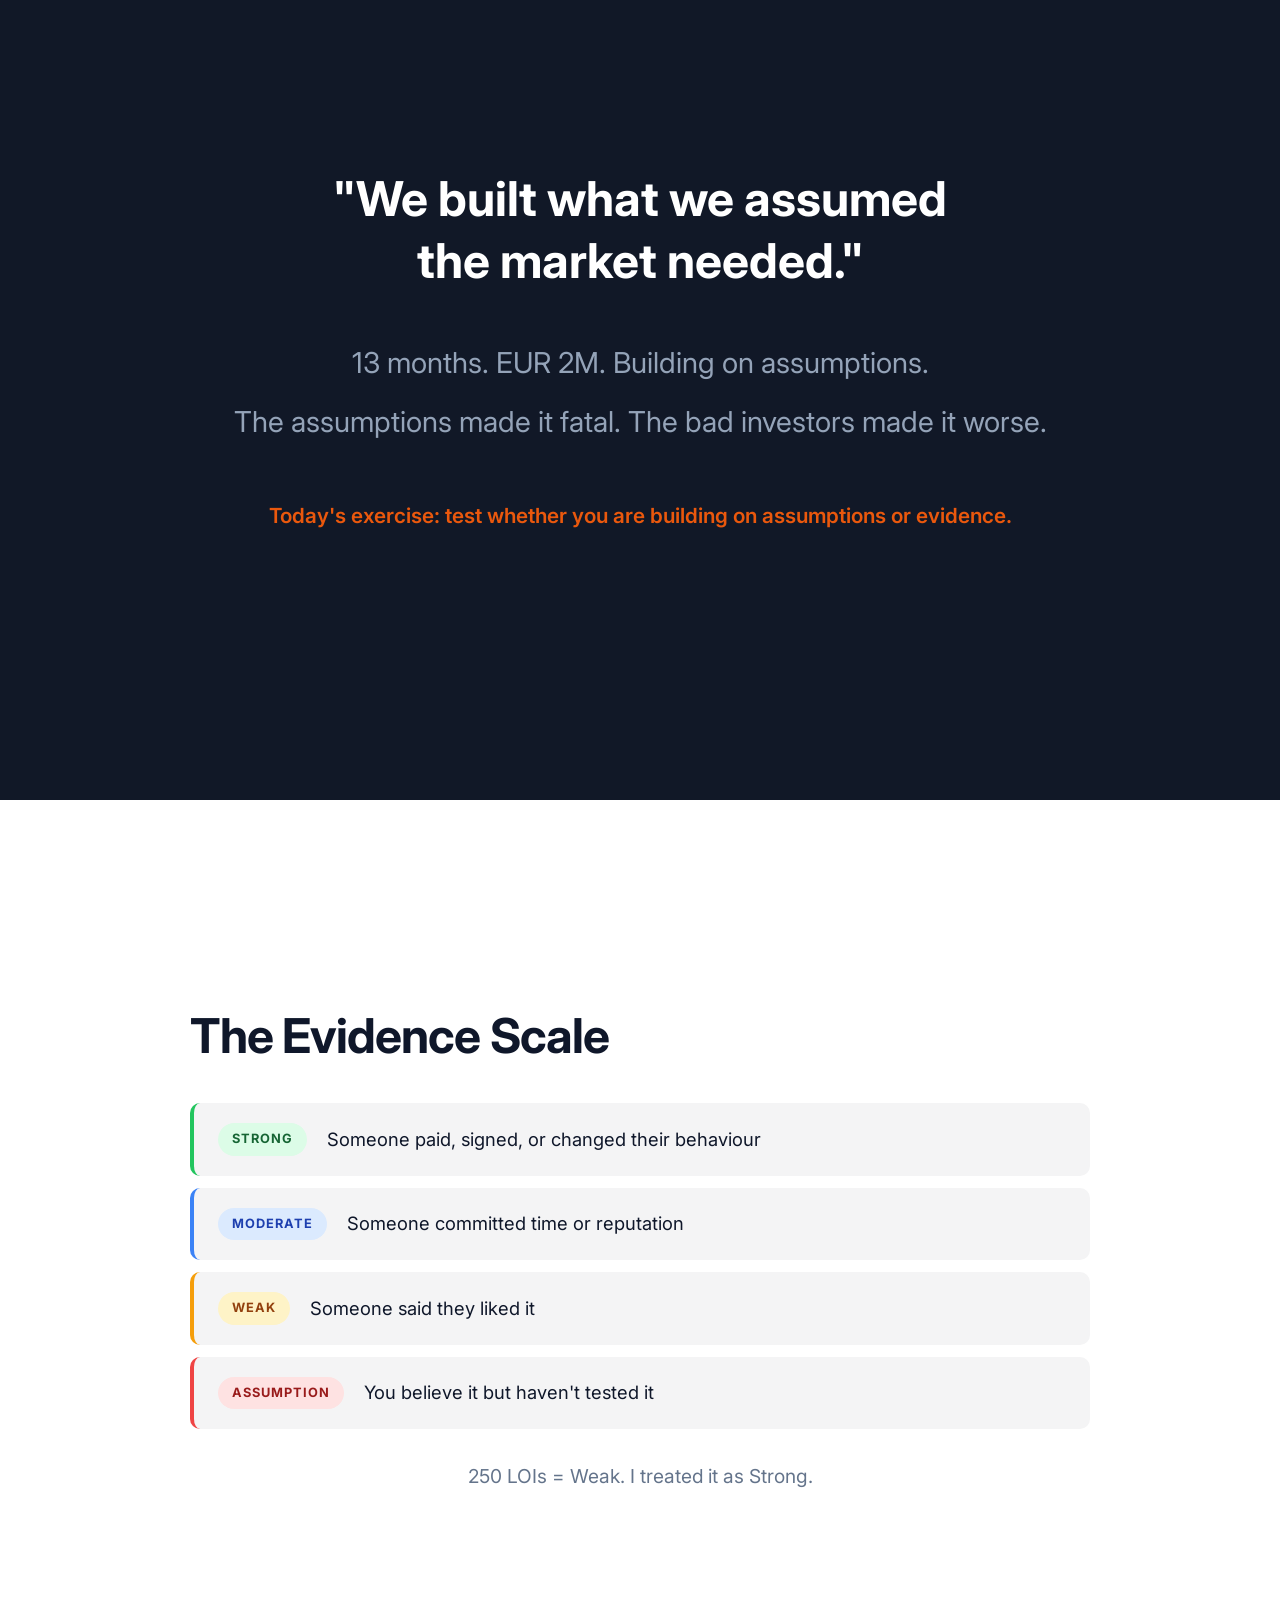
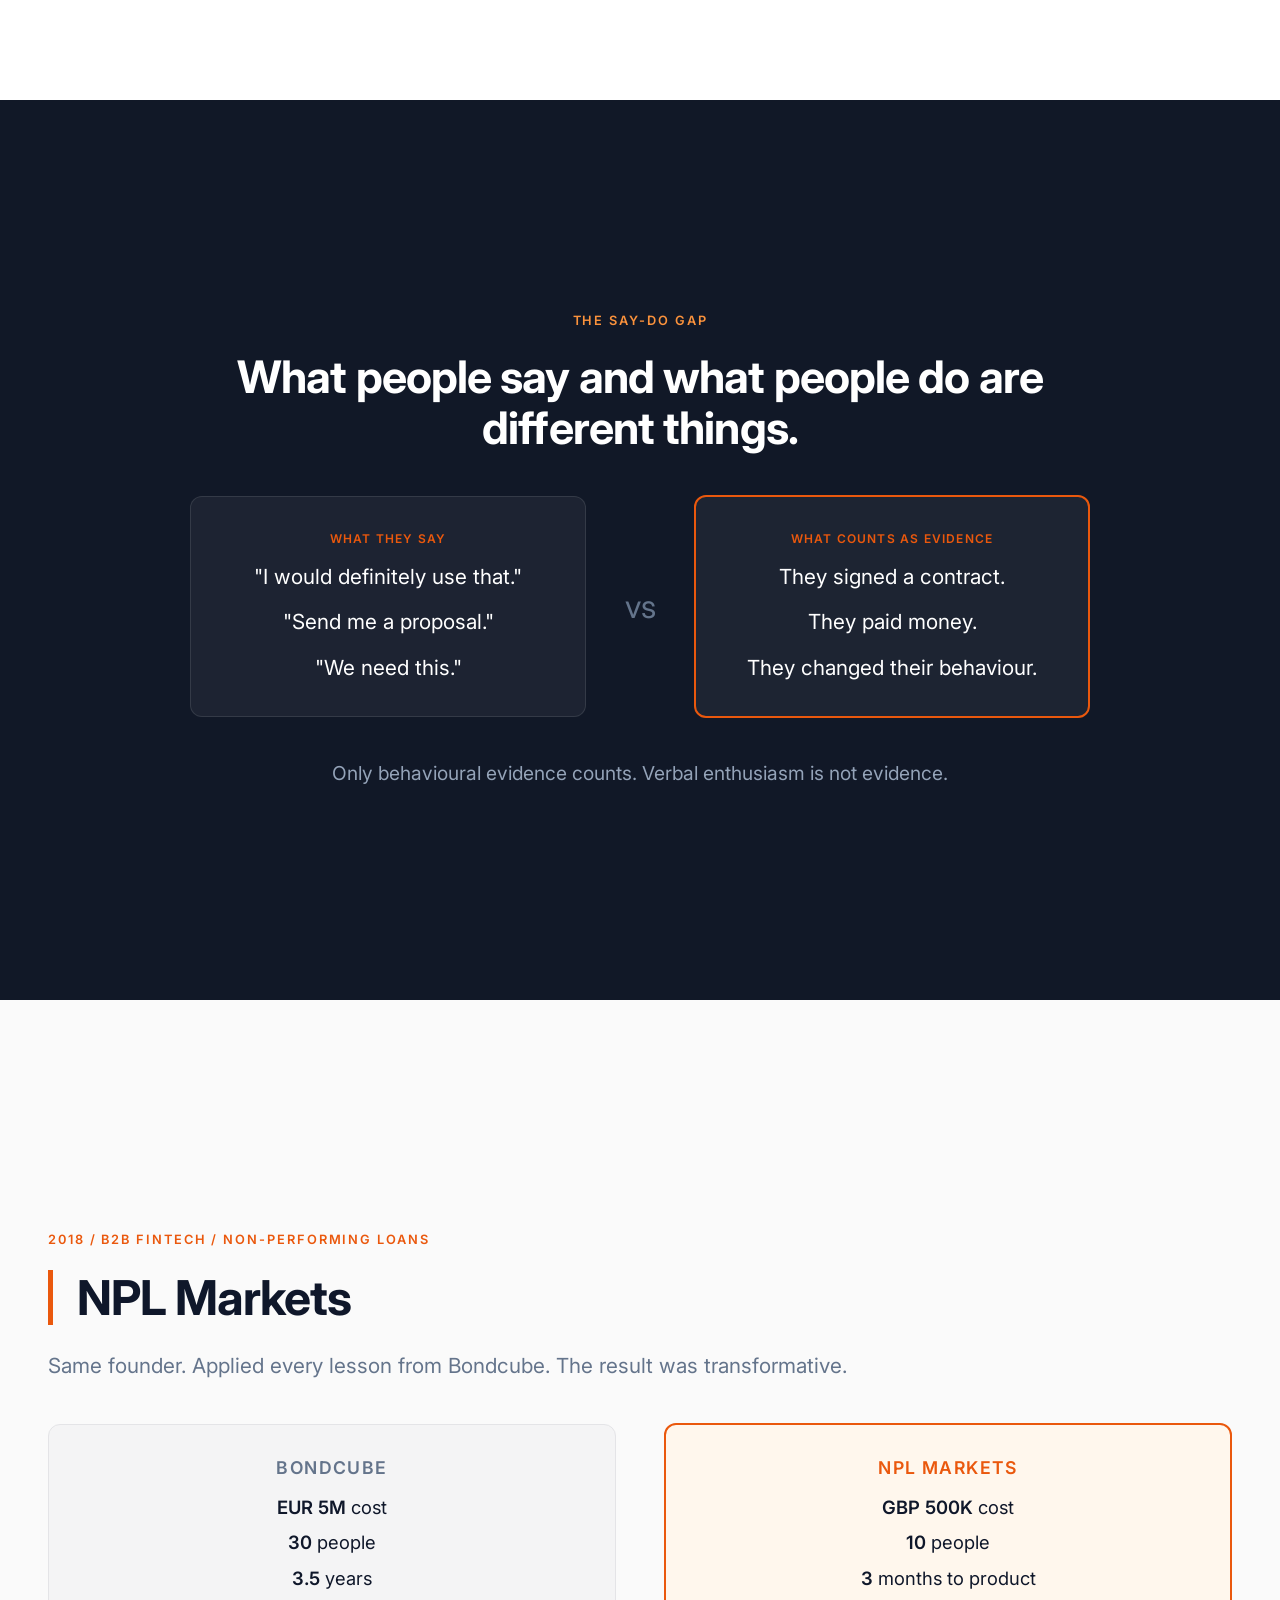
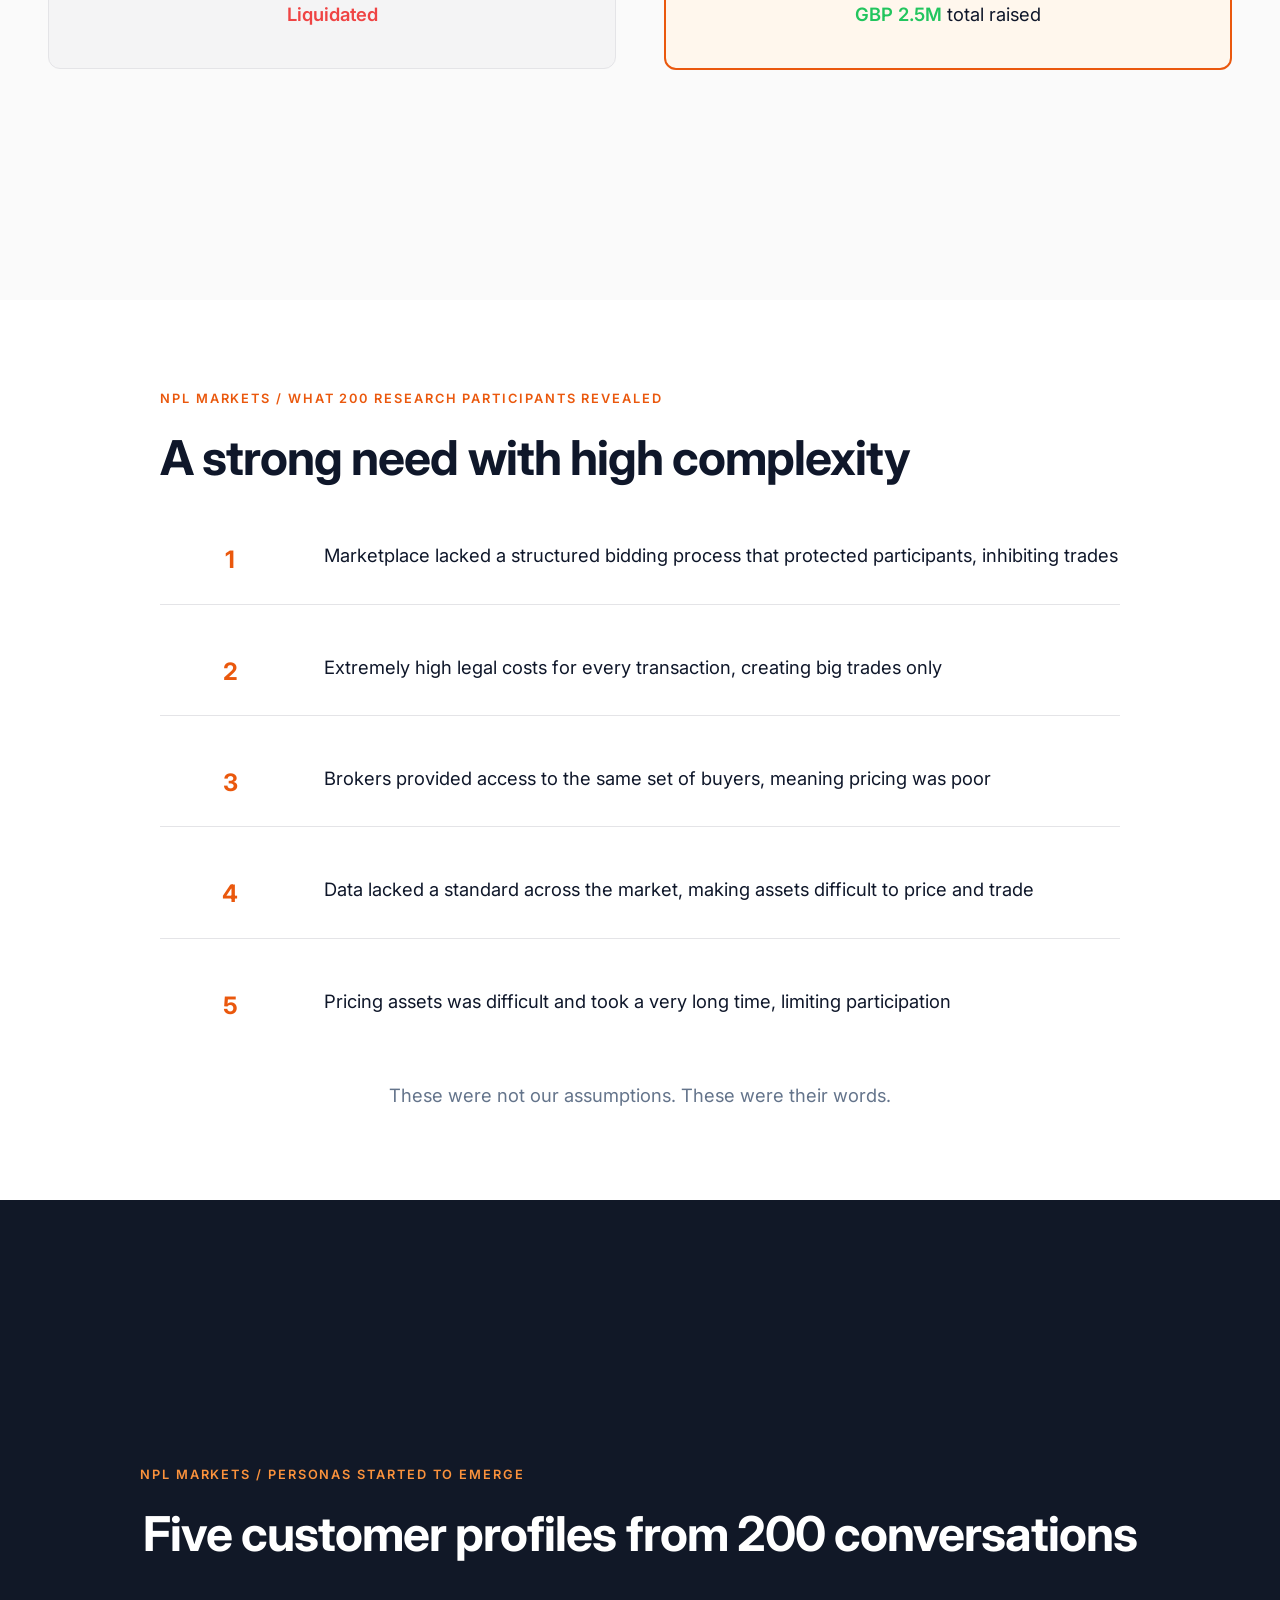
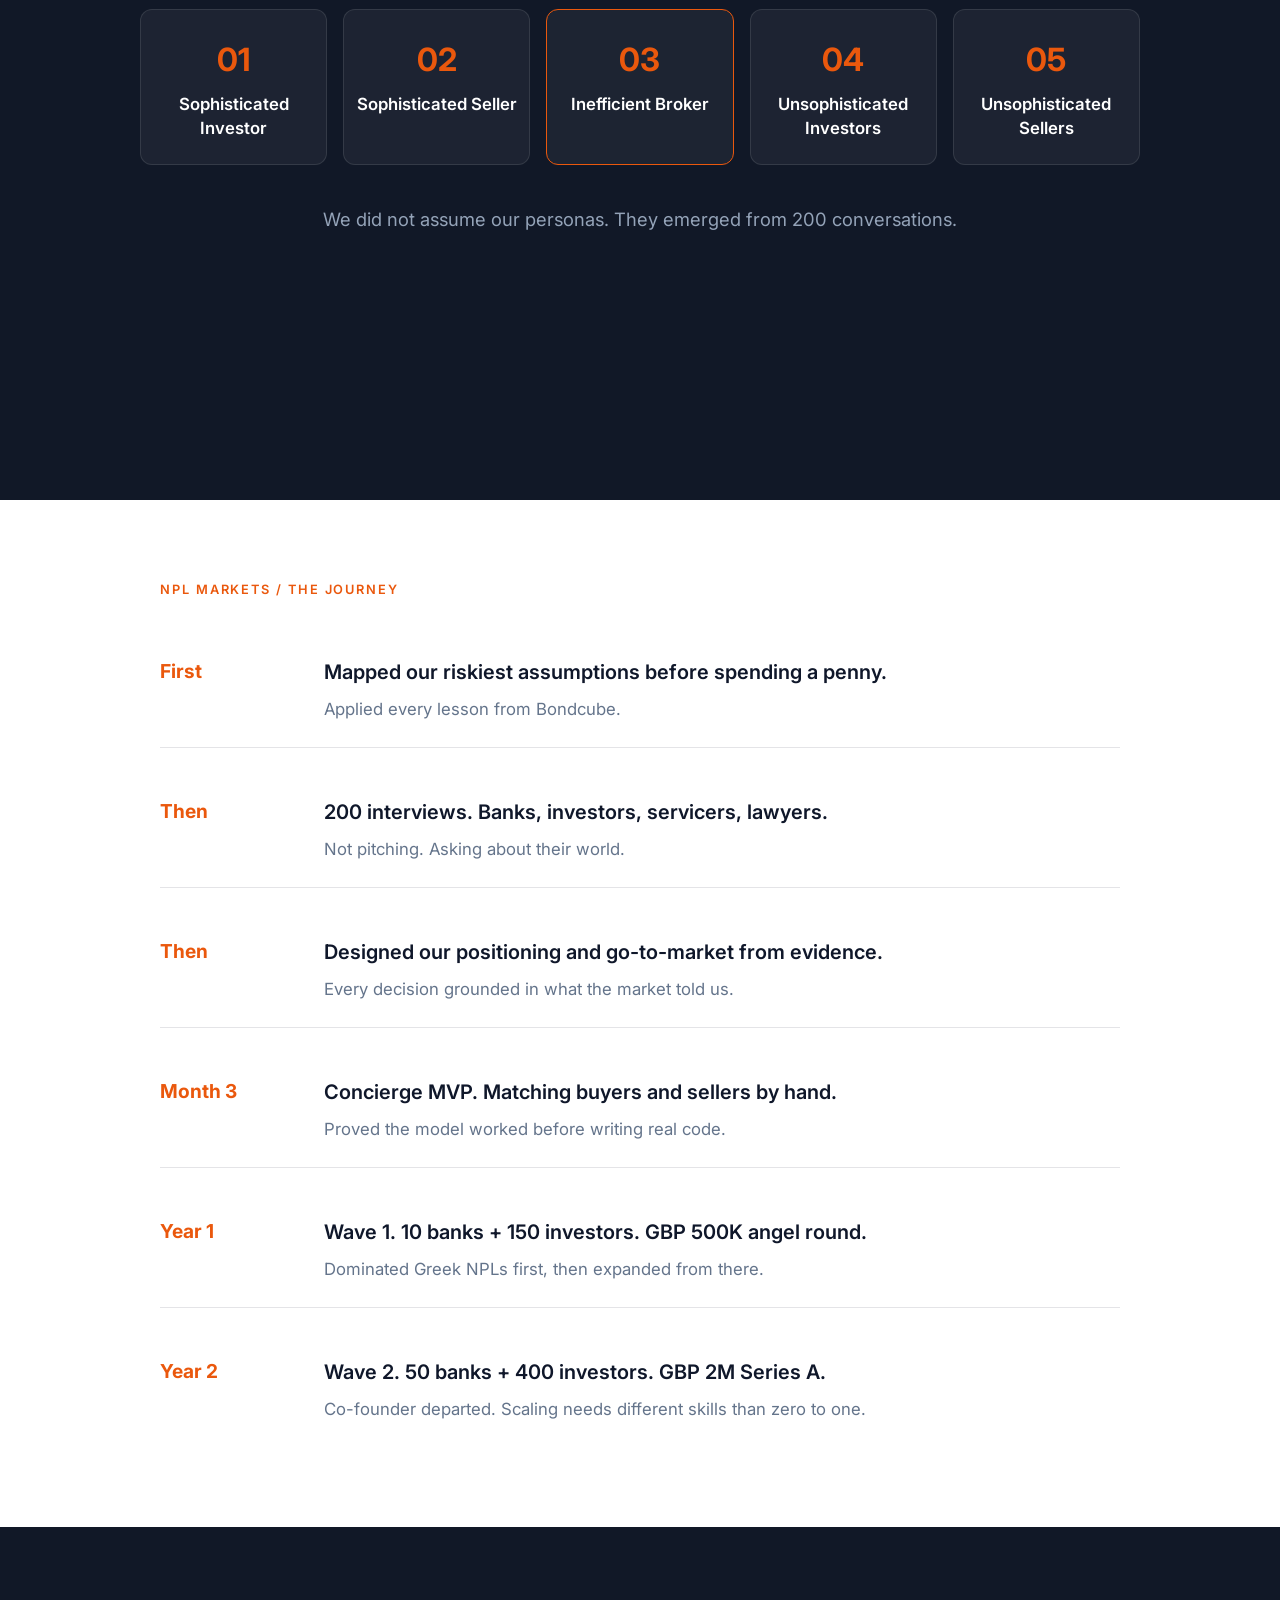
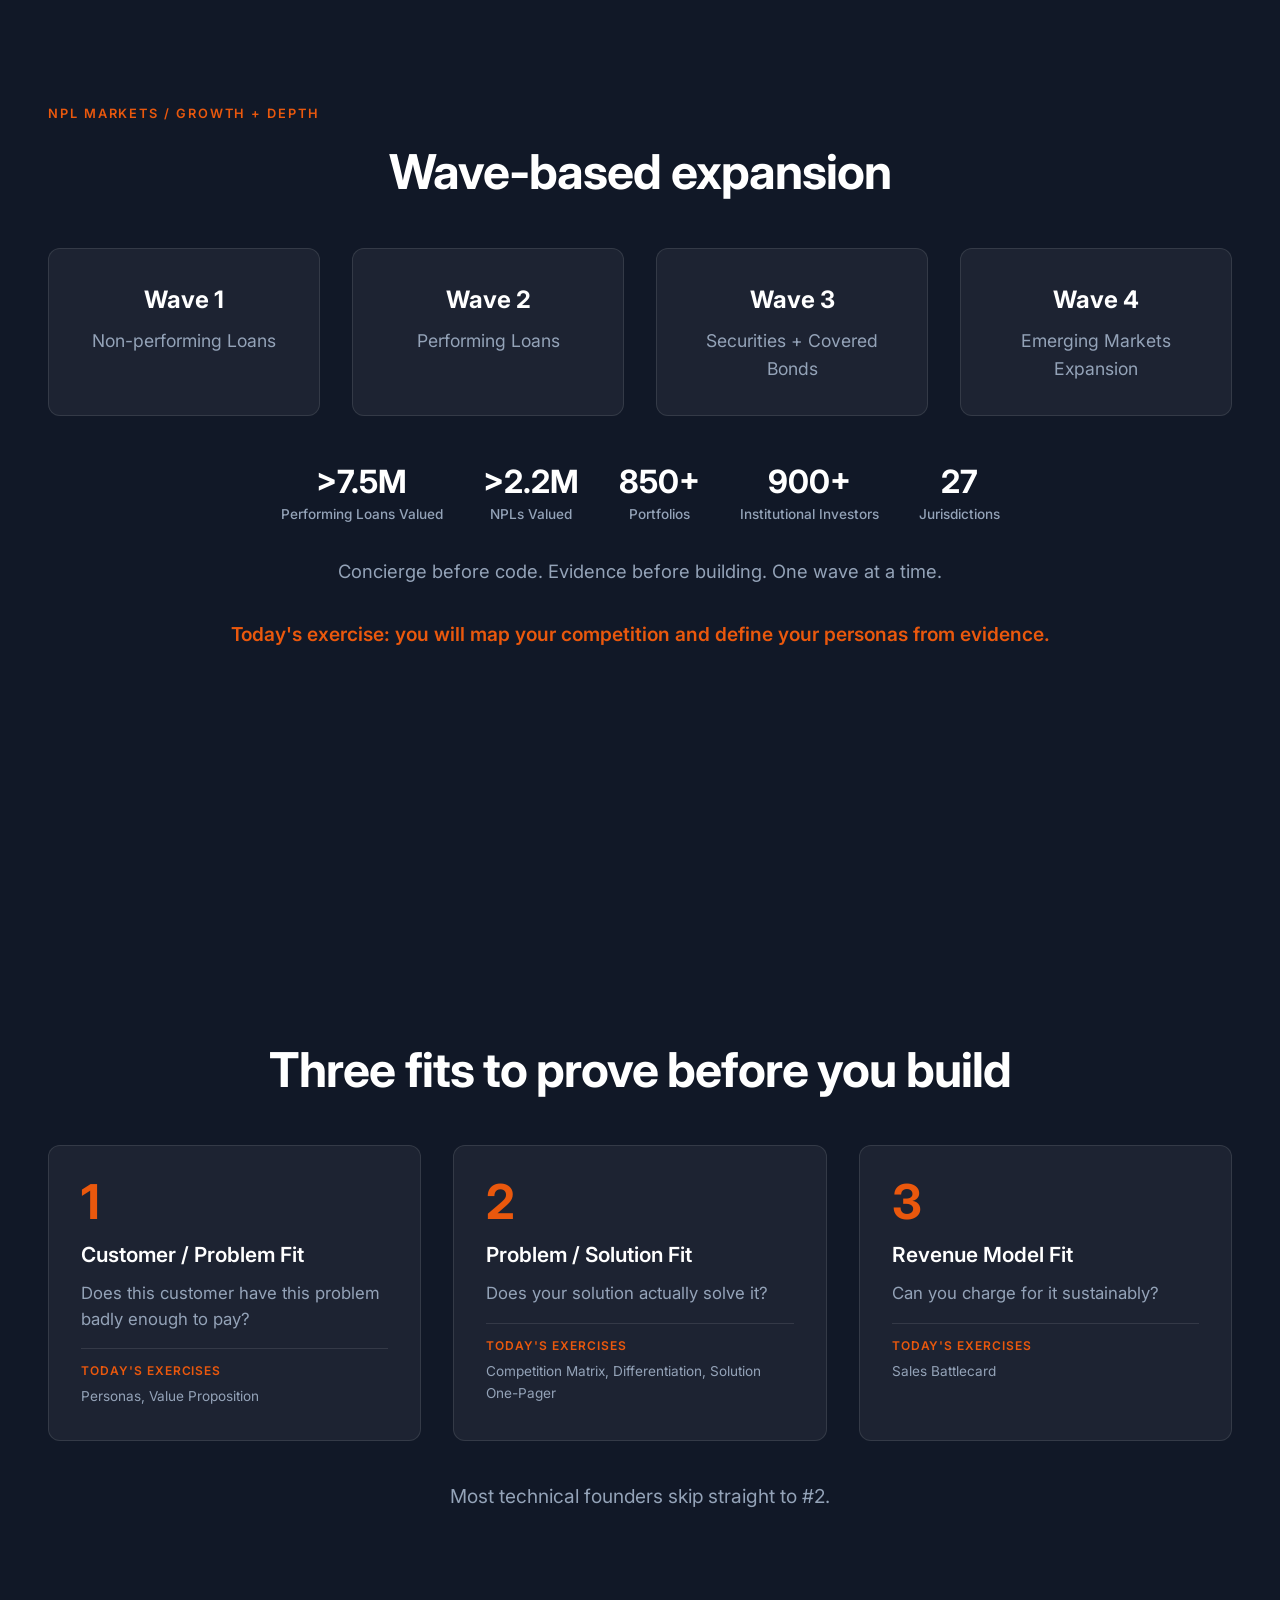
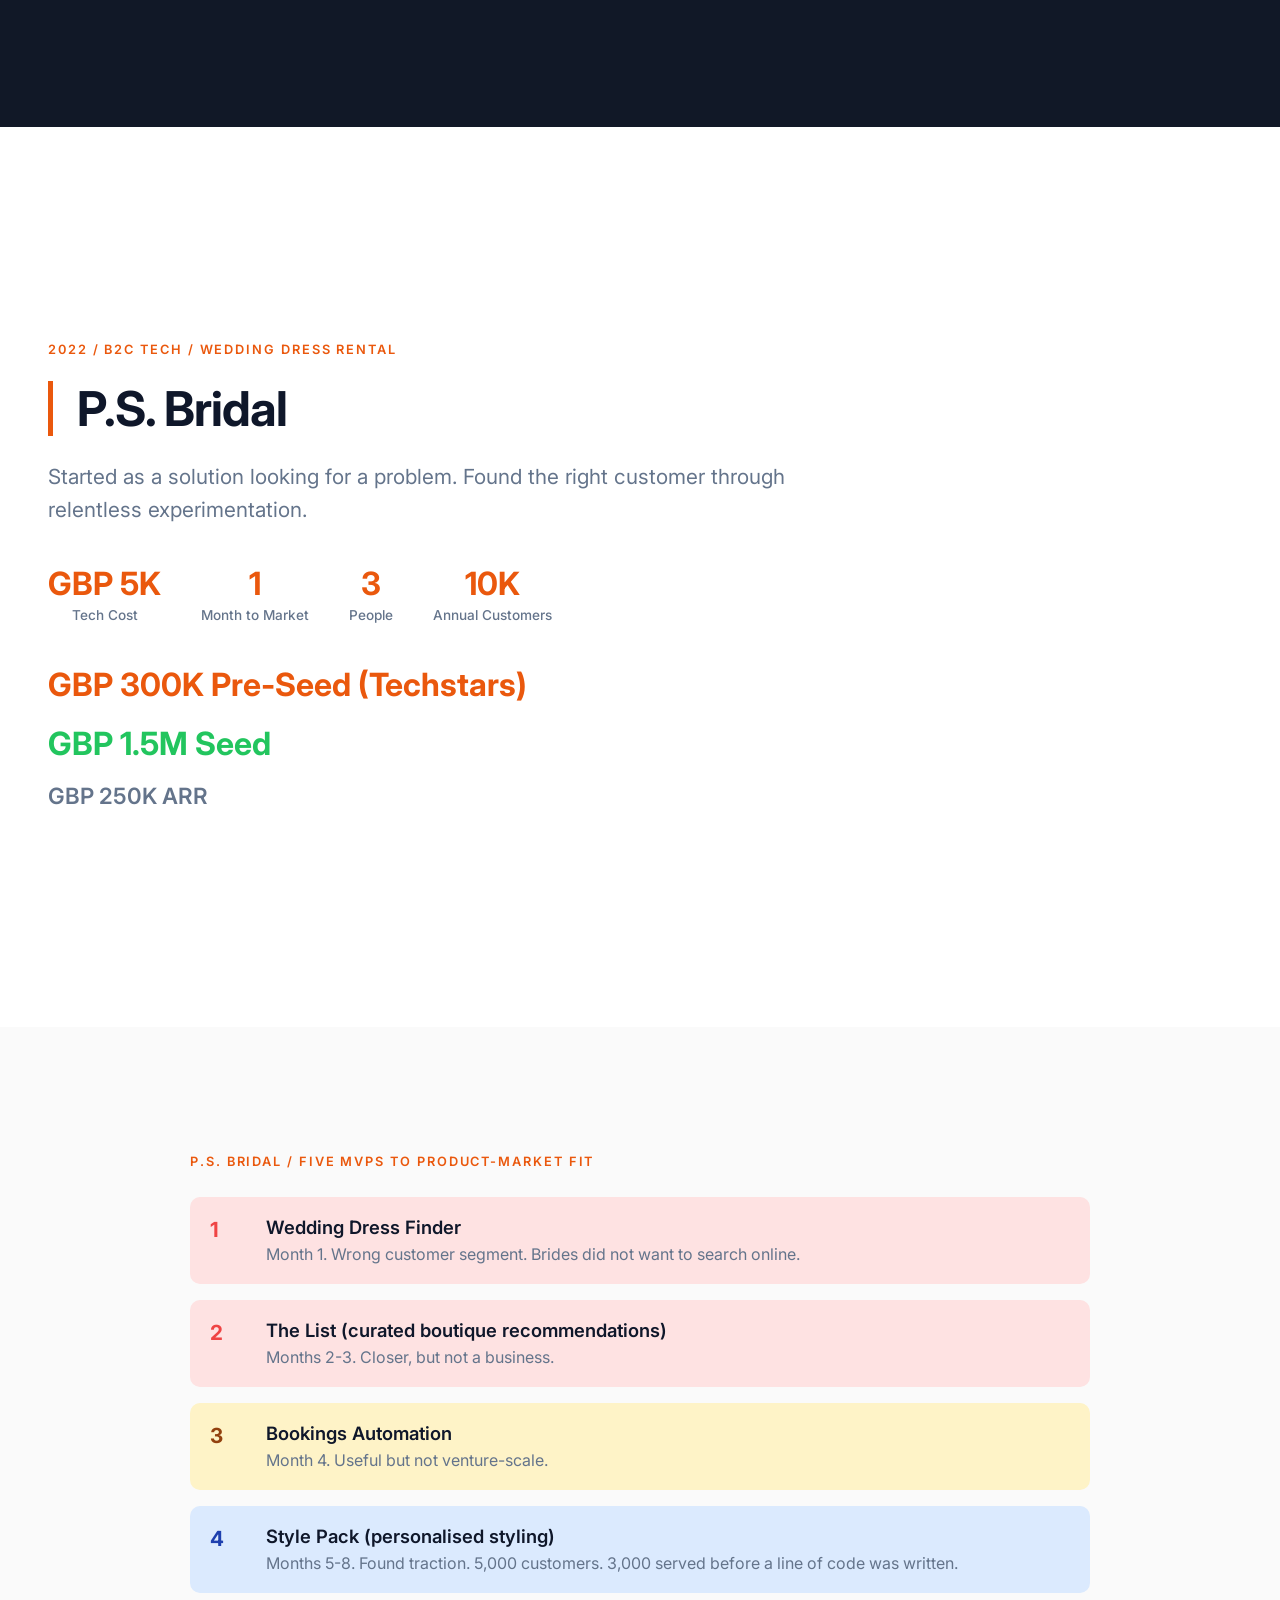
==== commit def242fe: "fix: reduce orange on NPL Markets growth slide for readability Wave labels and stat numbers now whit" ====
--- a/workshop/presentation.html
+++ b/workshop/presentation.html
@@ -739,41 +739,41 @@
     <h2 style="text-align: center; margin-bottom: 48px;">Wave-based expansion</h2>
     <div class="grid-4">
       <div class="card-dark" style="text-align: center;">
-        <p style="font-size: 1.5rem; font-weight: 700; color: #EA580D; margin-bottom: 8px;">Wave 1</p>
-        <p style="font-size: 1.1rem; color: #FFFFFF;">Non-performing Loans</p>
+        <p style="font-size: 1.5rem; font-weight: 700; color: #FFFFFF; margin-bottom: 8px;">Wave 1</p>
+        <p style="font-size: 1.1rem; color: #94A3B8;">Non-performing Loans</p>
       </div>
       <div class="card-dark" style="text-align: center;">
-        <p style="font-size: 1.5rem; font-weight: 700; color: #EA580D; margin-bottom: 8px;">Wave 2</p>
-        <p style="font-size: 1.1rem; color: #FFFFFF;">Performing Loans</p>
+        <p style="font-size: 1.5rem; font-weight: 700; color: #FFFFFF; margin-bottom: 8px;">Wave 2</p>
+        <p style="font-size: 1.1rem; color: #94A3B8;">Performing Loans</p>
       </div>
       <div class="card-dark" style="text-align: center;">
-        <p style="font-size: 1.5rem; font-weight: 700; color: #EA580D; margin-bottom: 8px;">Wave 3</p>
-        <p style="font-size: 1.1rem; color: #FFFFFF;">Securities + Covered Bonds</p>
+        <p style="font-size: 1.5rem; font-weight: 700; color: #FFFFFF; margin-bottom: 8px;">Wave 3</p>
+        <p style="font-size: 1.1rem; color: #94A3B8;">Securities + Covered Bonds</p>
       </div>
       <div class="card-dark" style="text-align: center;">
-        <p style="font-size: 1.5rem; font-weight: 700; color: #EA580D; margin-bottom: 8px;">Wave 4</p>
-        <p style="font-size: 1.1rem; color: #FFFFFF;">Emerging Markets Expansion</p>
+        <p style="font-size: 1.5rem; font-weight: 700; color: #FFFFFF; margin-bottom: 8px;">Wave 4</p>
+        <p style="font-size: 1.1rem; color: #94A3B8;">Emerging Markets Expansion</p>
       </div>
     </div>
     <div class="stat-row" style="justify-content: center; margin-top: 48px;">
       <div class="stat-block">
-        <div class="stat-number">>7.5M</div>
+        <div class="stat-number" style="color: #FFFFFF;">>7.5M</div>
         <div class="stat-label">Performing Loans Valued</div>
       </div>
       <div class="stat-block">
-        <div class="stat-number">>2.2M</div>
+        <div class="stat-number" style="color: #FFFFFF;">>2.2M</div>
         <div class="stat-label">NPLs Valued</div>
       </div>
       <div class="stat-block">
-        <div class="stat-number">850+</div>
+        <div class="stat-number" style="color: #FFFFFF;">850+</div>
         <div class="stat-label">Portfolios</div>
       </div>
       <div class="stat-block">
-        <div class="stat-number">900+</div>
+        <div class="stat-number" style="color: #FFFFFF;">900+</div>
         <div class="stat-label">Institutional Investors</div>
       </div>
       <div class="stat-block">
-        <div class="stat-number">27</div>
+        <div class="stat-number" style="color: #FFFFFF;">27</div>
         <div class="stat-label">Jurisdictions</div>
       </div>
     </div>
